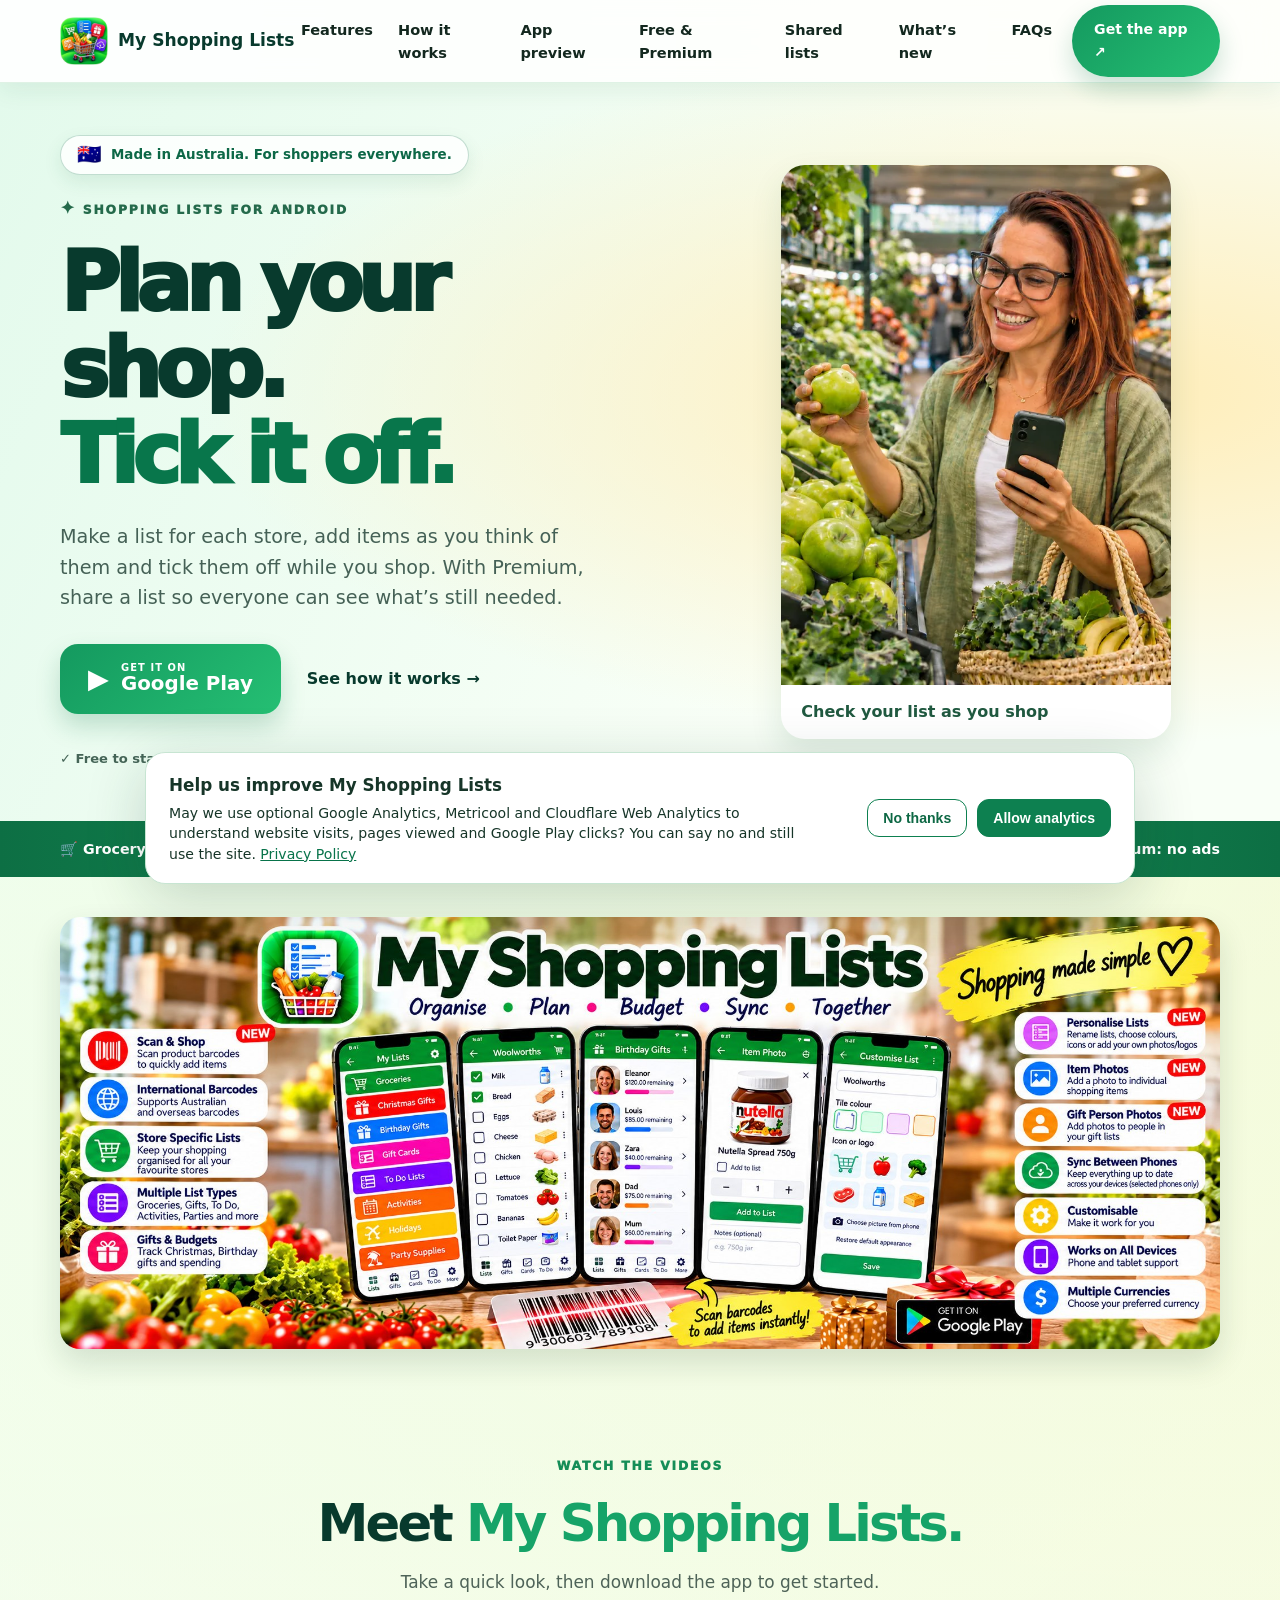
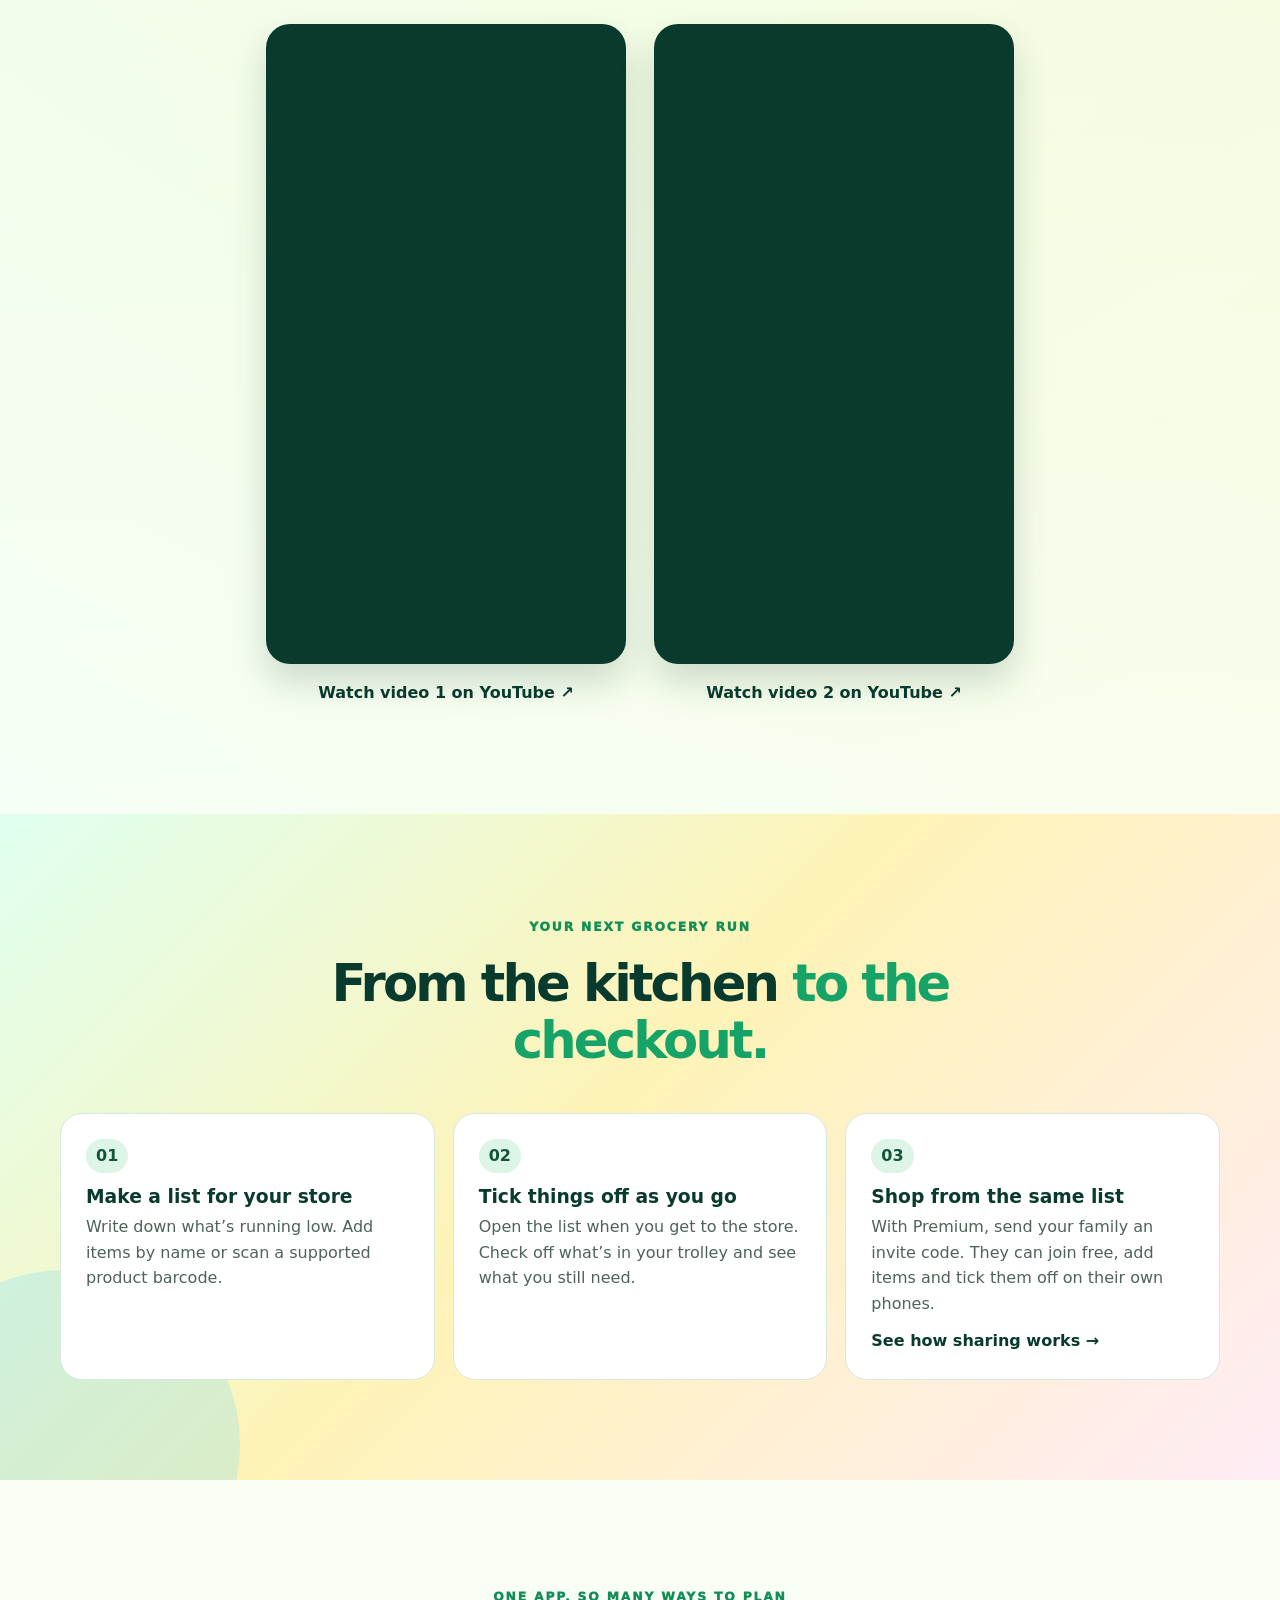
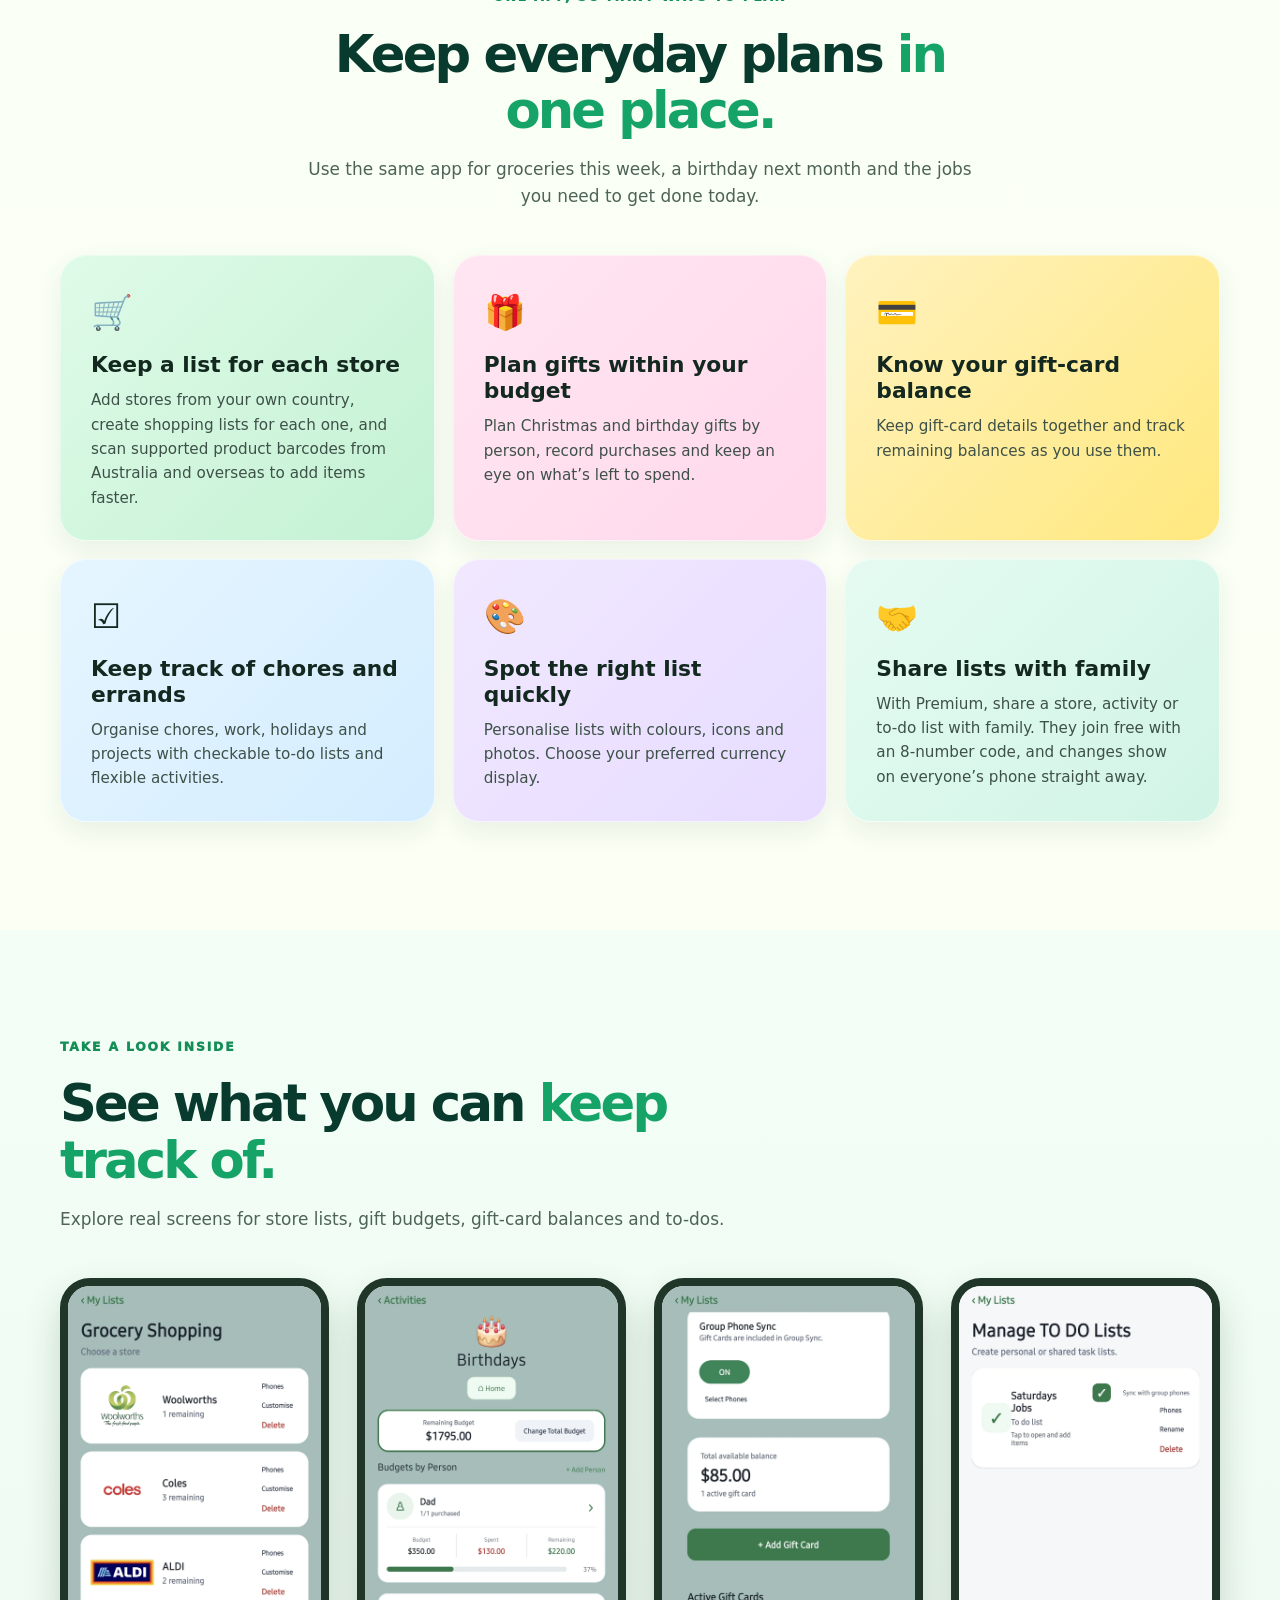
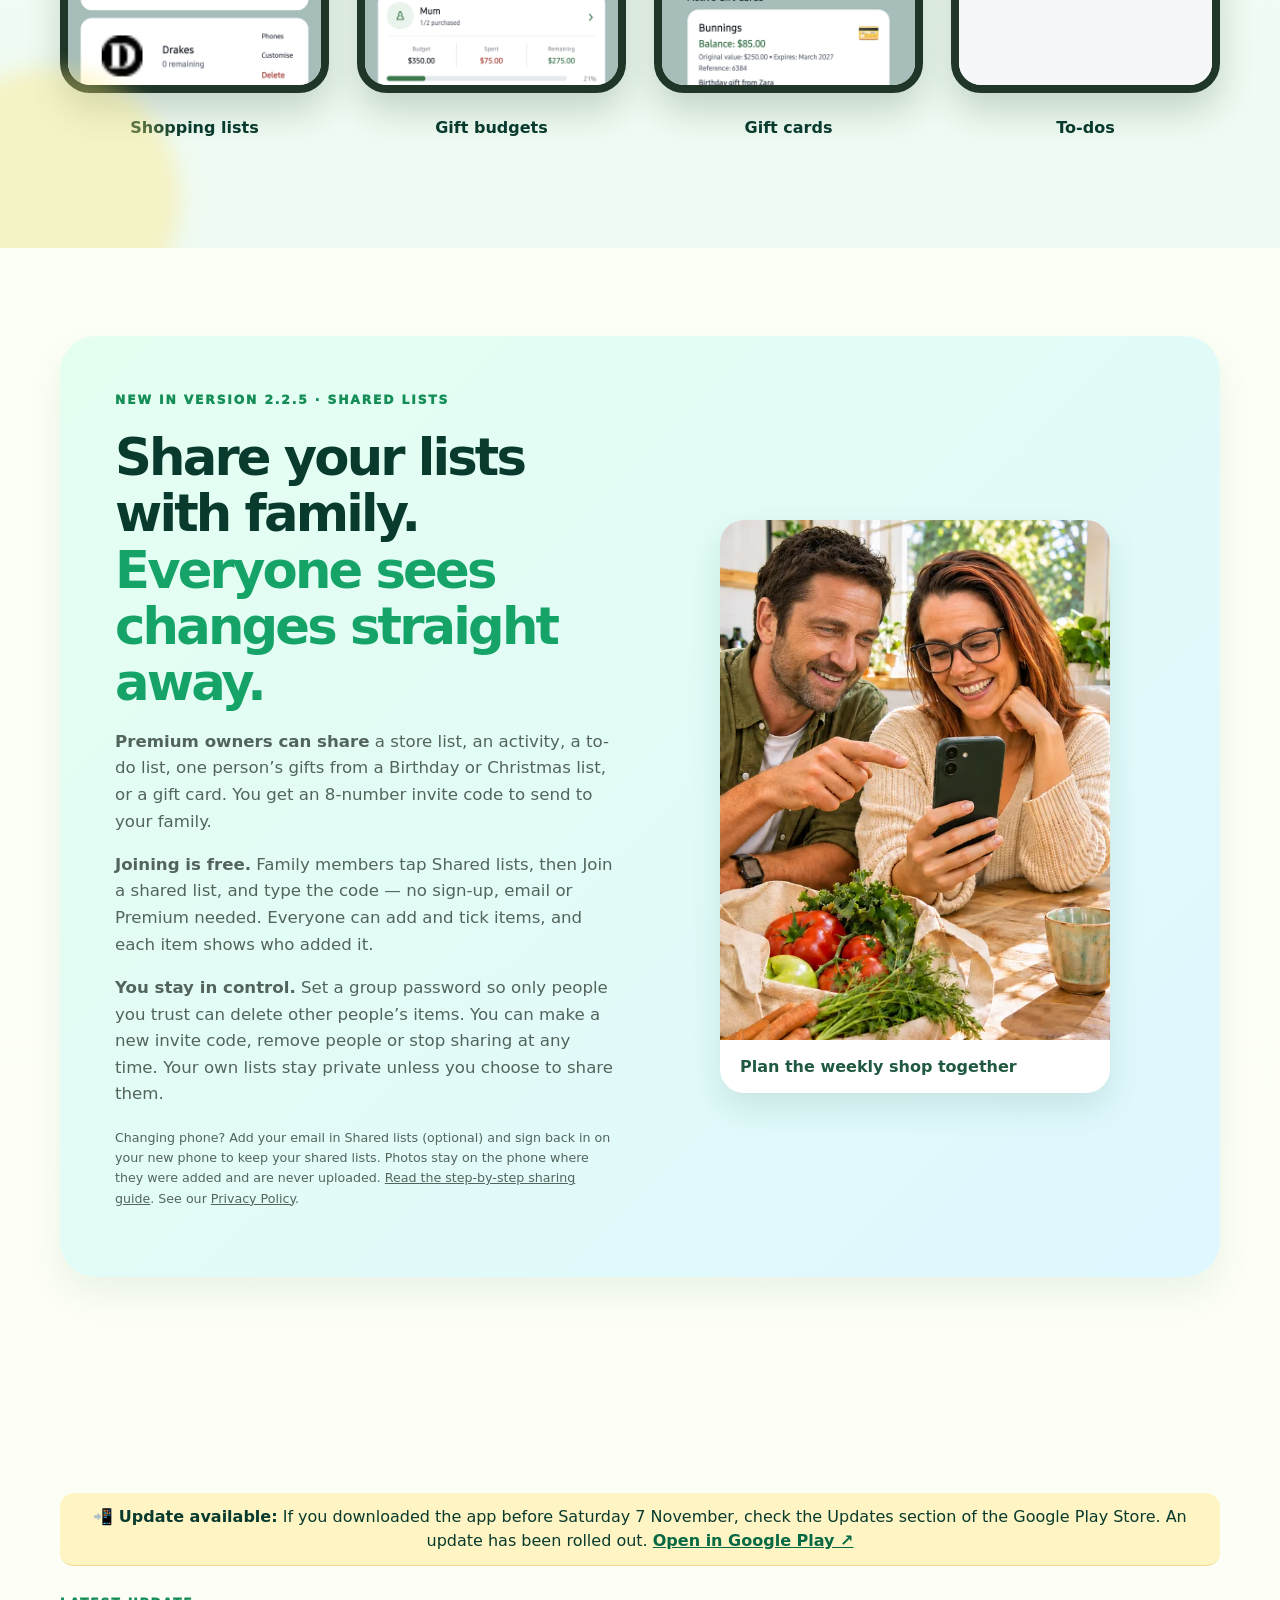
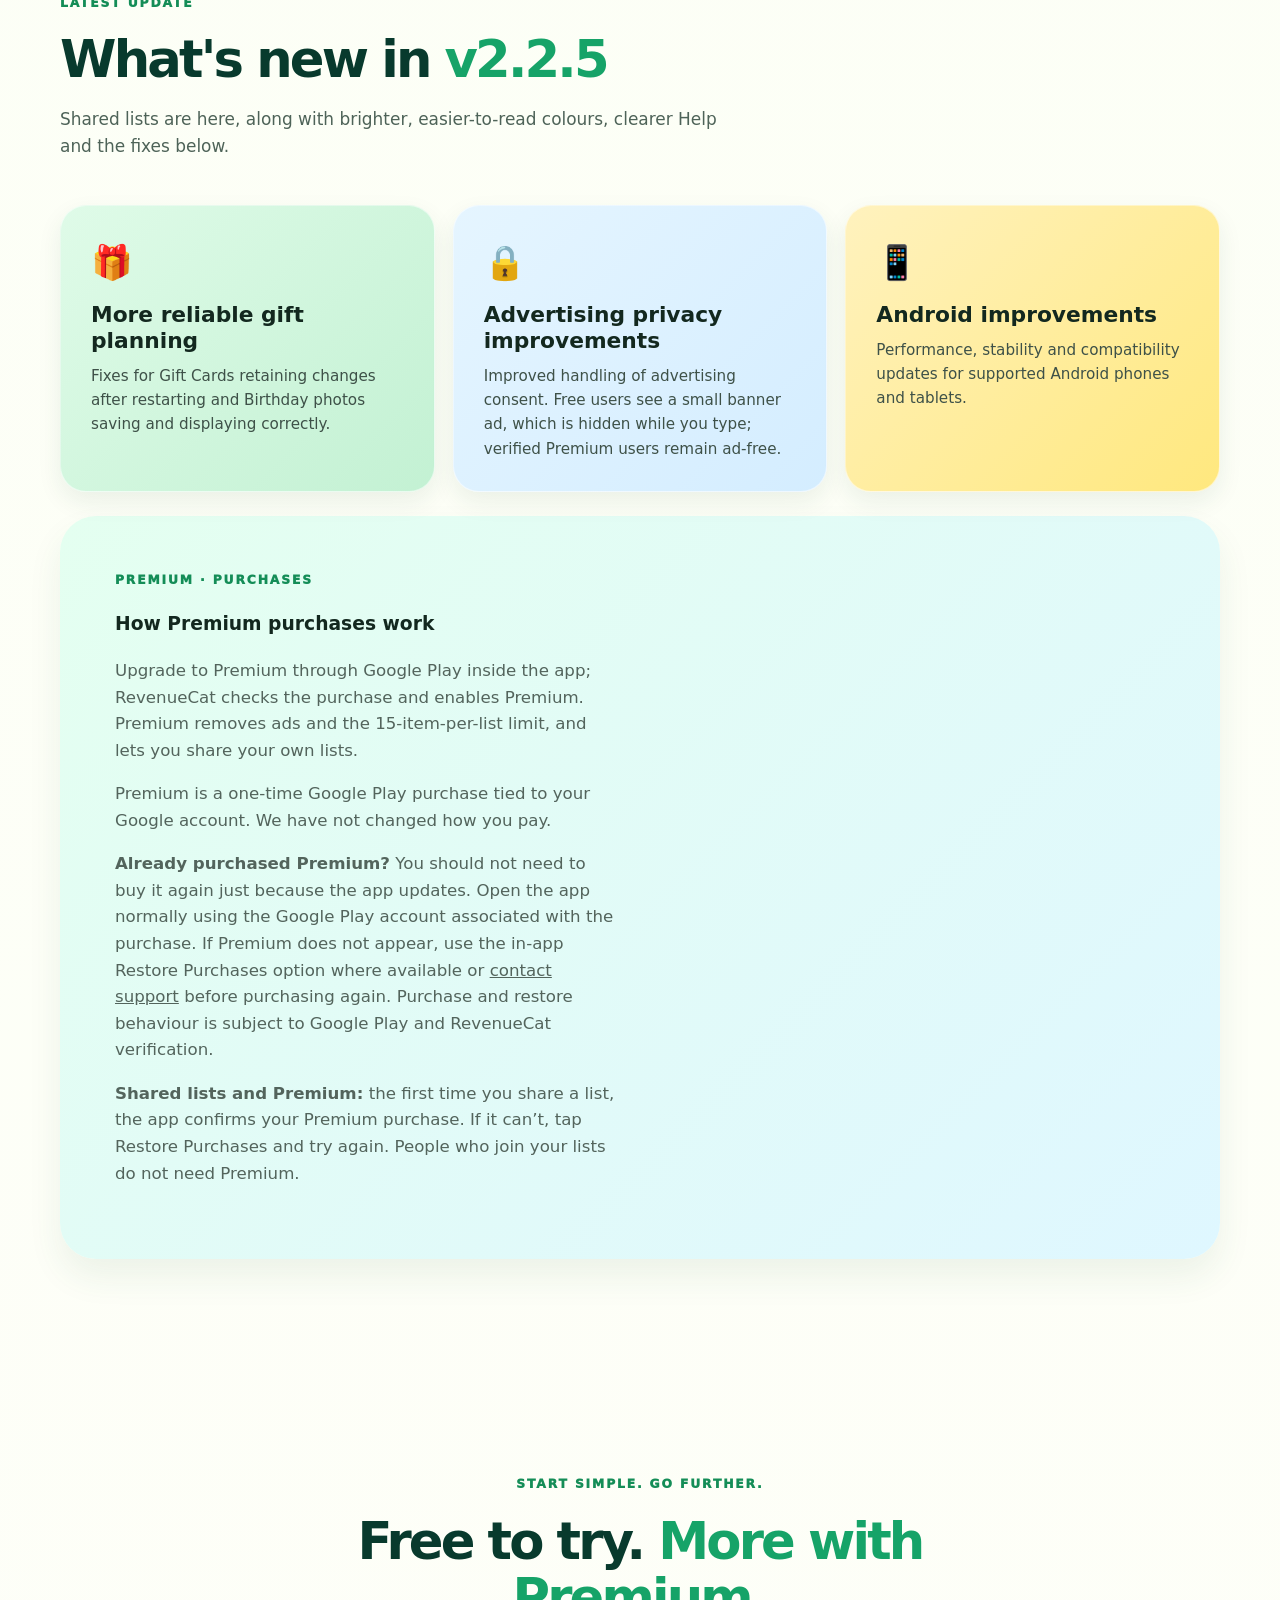
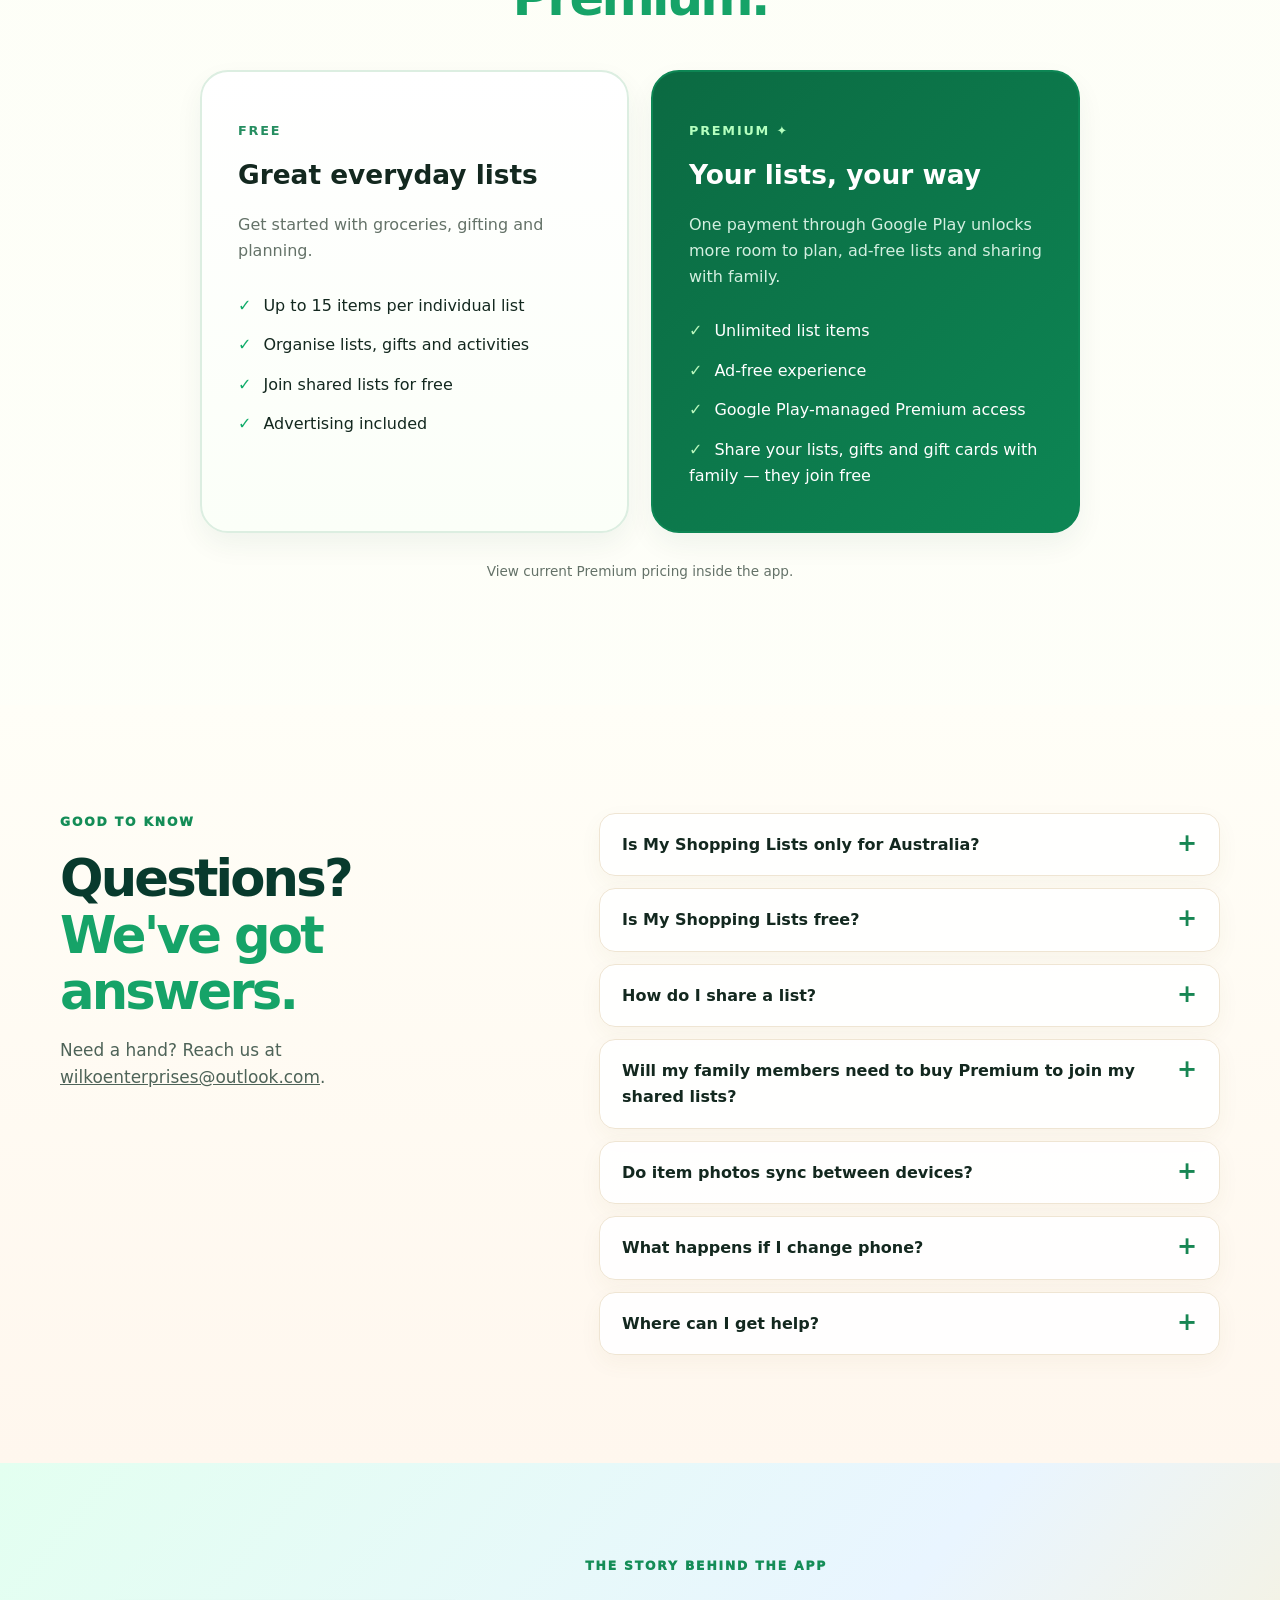
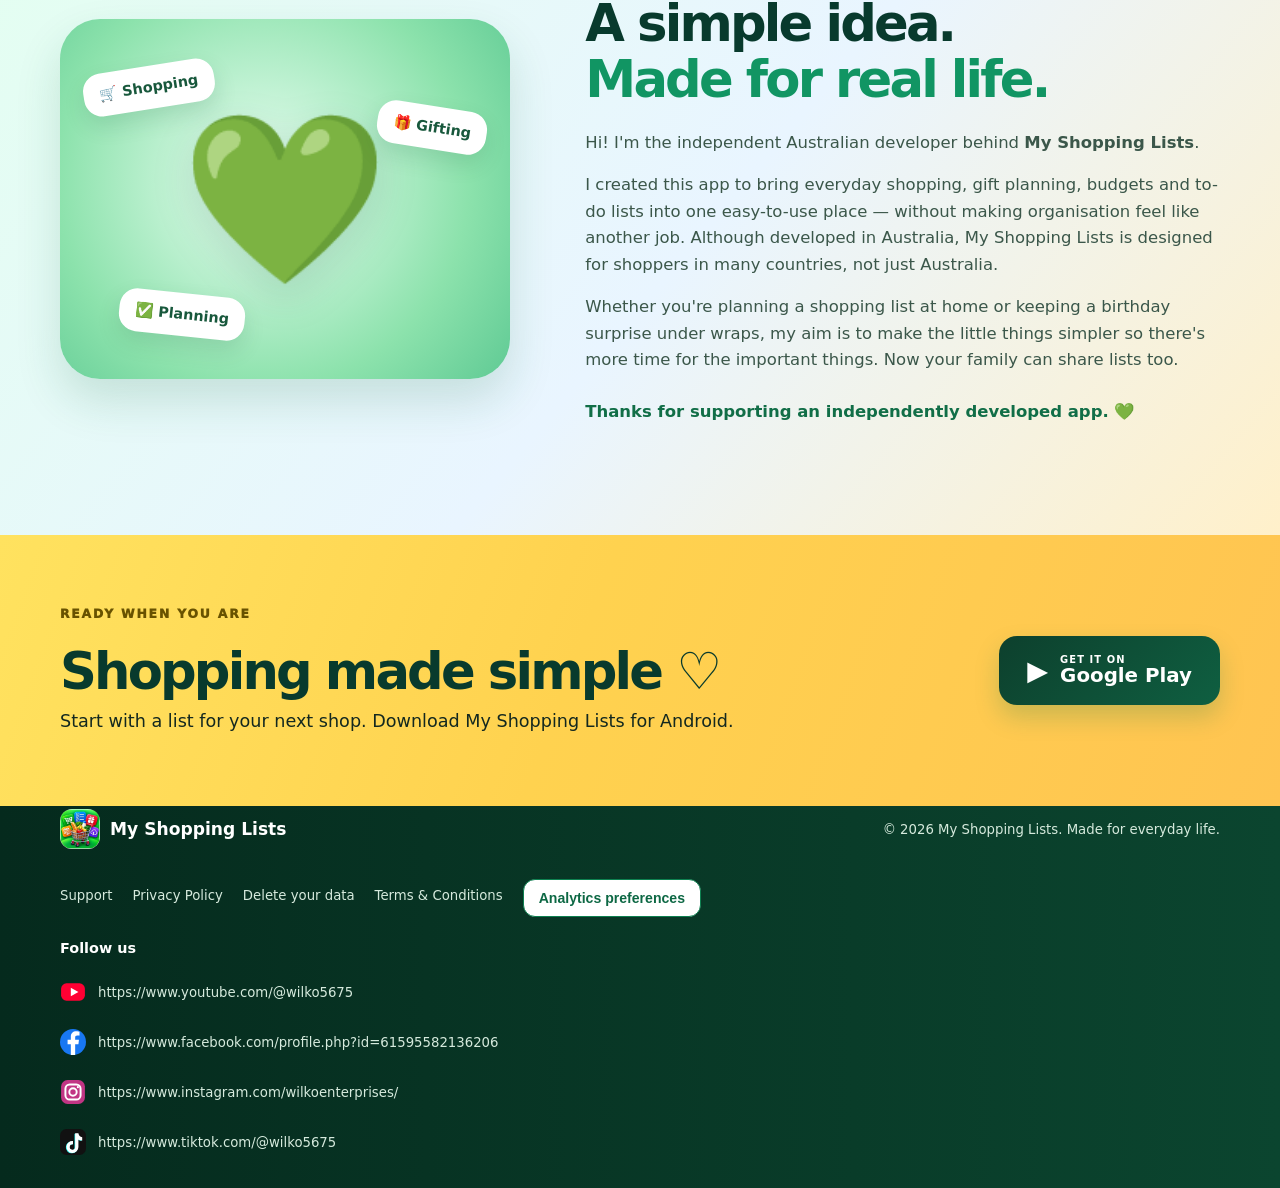
==== index.html @ 92d47229 "Add app feature banner above homepage videos" ====
<!doctype html>
<html lang="en-AU">
<head>
  <meta charset="utf-8">
  <meta name="viewport" content="width=device-width, initial-scale=1">
  <meta name="theme-color" content="#106c45">
  <meta name="description" content="Make shopping lists by store, tick off groceries as you shop and plan gift budgets. Share lists with family using a one-time Premium upgrade. Free to start on Android.">
  <meta property="og:title" content="My Shopping Lists — Organise. Plan. Budget.">
  <meta property="og:description" content="Made in Australia, designed for shoppers worldwide. Organise groceries, gifts and budgets. Premium offers an ad-free experience with unlimited lists.">
  <meta property="og:type" content="website">
  <meta property="og:url" content="https://myshoppinglistsapp.com/">
  <meta property="og:image" content="https://myshoppinglistsapp.com/hero-banner.webp">
  <link rel="icon" href="app-icon.webp" type="image/webp">
  <link rel="stylesheet" href="styles.css">
  <title>My Shopping Lists | Shopping made simple</title>
</head>
<body>
<a class="skip" href="#main">Skip to content</a>
<header class="nav-shell"><nav class="nav wrap" aria-label="Main navigation">
 <a class="brand" href="#top"><img src="app-icon.webp" alt="My Shopping Lists app icon" width="48" height="48"><span>My Shopping Lists</span></a>
 <div class="nav-links"><a href="#features">Features</a><a href="#who-its-for">How it works</a><a href="#screenshots">App preview</a><a href="#premium">Free &amp; Premium</a><a href="#shared-lists">Shared lists</a><a href="#release-225">What’s new</a><a href="#faq">FAQs</a></div>
 <a class="button button-small" href="https://play.google.com/store/apps/details?id=com.wilko.myshoppinglists" rel="noopener noreferrer" target="_blank">Get the app ↗</a>
</nav></header>
<main id="main">
<section class="hero" id="top"><div class="hero-bg"></div><div class="wrap hero-layout">
 <div class="hero-copy"><p class="aussie-badge"><span aria-hidden="true">🇦🇺</span> Made in Australia. For shoppers everywhere.</p><p class="eyebrow"><span class="spark">✦</span> SHOPPING LISTS FOR ANDROID</p><h1>Plan your shop.<br><em>Tick it off.</em></h1><p class="lead">Make a list for each store, add items as you think of them and tick them off while you shop. With Premium, share a list so everyone can see what’s still needed.</p>
 <div class="hero-ctas"><a class="button button-large" href="https://play.google.com/store/apps/details?id=com.wilko.myshoppinglists" target="_blank" rel="noopener noreferrer"><span class="play-icon">▶</span><span><small>GET IT ON</small><strong>Google Play</strong></span></a><a class="text-link" href="#who-its-for">See how it works <span aria-hidden="true">→</span></a></div>
 <div class="hero-facts"><span>✓ Free to start</span><span>✓ Join shared lists free</span><span>✓ One-time Premium upgrade</span></div></div>
 <figure class="lifestyle-card hero-photo">
  <div class="lifestyle-photo lifestyle-store">
   <img class="lifestyle-scene" src="shopping-in-store-v4.webp" alt="A shopper holds an apple and checks My Shopping Lists in the produce aisle." width="600" height="800" fetchpriority="high" decoding="async">
  </div>
  <figcaption>Check your list as you shop</figcaption>
 </figure>
</div></section>
<section class="ribbon" aria-label="What you can organise"><div class="wrap ribbon-items"><span>🛒 Grocery lists</span><span>🎂 Gifts &amp; budgets</span><span>💳 Gift cards</span><span>✓ To-do lists</span><span>✨ Premium: no ads</span></div></section>
<section class="wrap app-banner-section" aria-label="My Shopping Lists app features">
 <a href="https://play.google.com/store/apps/details?id=com.wilko.myshoppinglists" target="_blank" rel="noopener noreferrer">
  <img src="my-shopping-lists-feature-banner.jpg" alt="My Shopping Lists: shopping and barcode scanning, gifts and budgets, gift cards, to-do lists, customisation and sharing. Get the app on Google Play." width="2056" height="765" loading="lazy" decoding="async">
 </a>
</section>
<section class="section wrap video-section" id="watch" aria-labelledby="video-title">
 <div class="section-heading center">
  <p class="eyebrow">WATCH THE VIDEOS</p>
  <h2 id="video-title">Meet <span>My Shopping Lists.</span></h2>
  <p>Take a quick look, then download the app to get started.</p>
 </div>
 <div class="video-grid">
  <figure class="video-card">
   <div class="video-player">
    <iframe src="https://www.youtube-nocookie.com/embed/icVq8qqdOzg" title="My Shopping Lists — short video 1" width="360" height="640" loading="lazy" referrerpolicy="strict-origin-when-cross-origin" allow="encrypted-media; picture-in-picture; fullscreen" allowfullscreen></iframe>
   </div>
   <figcaption><a class="text-link" href="https://www.youtube.com/shorts/icVq8qqdOzg" target="_blank" rel="noopener noreferrer">Watch video 1 on YouTube ↗</a></figcaption>
  </figure>
  <figure class="video-card">
   <div class="video-player">
    <iframe src="https://www.youtube-nocookie.com/embed/Y_ELbmxKWzE" title="My Shopping Lists — short video 2" width="360" height="640" loading="lazy" referrerpolicy="strict-origin-when-cross-origin" allow="encrypted-media; picture-in-picture; fullscreen" allowfullscreen></iframe>
   </div>
   <figcaption><a class="text-link" href="https://www.youtube.com/shorts/Y_ELbmxKWzE" target="_blank" rel="noopener noreferrer">Watch video 2 on YouTube ↗</a></figcaption>
  </figure>
 </div>
</section>
<section class="audience-section" id="who-its-for" aria-labelledby="audience-title">
 <div class="wrap">
  <div class="section-heading center">
   <p class="eyebrow">YOUR NEXT GROCERY RUN</p>
   <h2 id="audience-title">From the kitchen <span>to the checkout.</span></h2>
  </div>
  <ol class="shopping-steps">
   <li><span class="step-number" aria-hidden="true">01</span><h3>Make a list for your store</h3><p>Write down what’s running low. Add items by name or scan a supported product barcode.</p></li>
   <li><span class="step-number" aria-hidden="true">02</span><h3>Tick things off as you go</h3><p>Open the list when you get to the store. Check off what’s in your trolley and see what you still need.</p></li>
   <li><span class="step-number" aria-hidden="true">03</span><h3>Shop from the same list</h3><p>With Premium, send your family an invite code. They can join free, add items and tick them off on their own phones.</p><a class="text-link" href="#shared-lists">See how sharing works →</a></li>
  </ol>
 </div>
</section>
<section class="section wrap" id="features"><div class="section-heading center"><p class="eyebrow">ONE APP, SO MANY WAYS TO PLAN</p><h2>Keep everyday plans <span>in one place.</span></h2><p>Use the same app for groceries this week, a birthday next month and the jobs you need to get done today.</p></div>
<div class="feature-grid">
 <article class="feature f-green"><div class="emoji">🛒</div><h3>Keep a list for each store</h3><p>Add stores from your own country, create shopping lists for each one, and scan supported product barcodes from Australia and overseas to add items faster.</p></article>
 <article class="feature f-pink"><div class="emoji">🎁</div><h3>Plan gifts within your budget</h3><p>Plan Christmas and birthday gifts by person, record purchases and keep an eye on what’s left to spend.</p></article>
 <article class="feature f-yellow"><div class="emoji">💳</div><h3>Know your gift-card balance</h3><p>Keep gift-card details together and track remaining balances as you use them.</p></article>
 <article class="feature f-blue"><div class="emoji">☑️</div><h3>Keep track of chores and errands</h3><p>Organise chores, work, holidays and projects with checkable to-do lists and flexible activities.</p></article>
 <article class="feature f-lilac"><div class="emoji">🎨</div><h3>Spot the right list quickly</h3><p>Personalise lists with colours, icons and photos. Choose your preferred currency display.</p></article>
 <article class="feature f-mint"><div class="emoji">🤝</div><h3>Share lists with family</h3><p>With Premium, share a store, activity or to-do list with family. They join free with an 8-number code, and changes show on everyone’s phone straight away.</p></article>
</div></section>
<section class="section showcase" id="screenshots"><div class="wrap"><div class="section-heading"><p class="eyebrow">TAKE A LOOK INSIDE</p><h2>See what you can <span>keep track of.</span></h2><p>Explore real screens for store lists, gift budgets, gift-card balances and to-dos.</p></div><div class="phone-strip">
 <figure class="phone"><img loading="lazy" src="grocery.webp" alt="Grocery shopping screen showing individual store lists"><figcaption>Shopping lists</figcaption></figure>
 <figure class="phone"><img loading="lazy" src="budgets.webp" alt="Birthday budgets with spending and remaining amounts"><figcaption>Gift budgets</figcaption></figure>
 <figure class="phone"><img loading="lazy" src="giftcards.webp" alt="Gift card balance tracking screen"><figcaption>Gift cards</figcaption></figure>
 <figure class="phone"><img loading="lazy" src="todo.webp" alt="To-do list management screen"><figcaption>To-dos</figcaption></figure>
 </div></div></section>
<section class="section wrap sync-section" id="shared-lists"><div class="sync-card"><div><p class="eyebrow">NEW IN VERSION 2.2.5 · SHARED LISTS</p><h2>Share your lists with family.<br><span>Everyone sees changes straight away.</span></h2><p><strong>Premium owners can share</strong> a store list, an activity, a to-do list, one person’s gifts from a Birthday or Christmas list, or a gift card. You get an 8-number invite code to send to your family.</p><p><strong>Joining is free.</strong> Family members tap Shared lists, then Join a shared list, and type the code — no sign-up, email or Premium needed. Everyone can add and tick items, and each item shows who added it.</p><p><strong>You stay in control.</strong> Set a group password so only people you trust can delete other people’s items. You can make a new invite code, remove people or stop sharing at any time. Your own lists stay private unless you choose to share them.</p><p class="fineprint">Changing phone? Add your email in Shared lists (optional) and sign back in on your new phone to keep your shared lists. Photos stay on the phone where they were added and are never uploaded. <a href="sync-guide.html">Read the step-by-step sharing guide</a>. See our <a href="privacy.html">Privacy Policy</a>.</p></div> <figure class="lifestyle-card sharing-photo">
  <div class="lifestyle-photo lifestyle-home">
   <img class="lifestyle-scene" src="planning-at-home-v4.webp" alt="Two people look at My Shopping Lists together at their kitchen table." width="600" height="800" loading="lazy" decoding="async">
  </div>
  <figcaption>Plan the weekly shop together</figcaption>
 </figure></div></section>
<section class="section wrap" id="release-225" aria-labelledby="release-title">
<div class="update-notice" role="note" style="background:#fff4c4;border-bottom:1px solid #f0dc8a;color:#083a2d;text-align:center;padding:12px 20px;font-size:1rem;line-height:1.5"><strong>📲 Update available:</strong> If you downloaded the app before Saturday 7 November, check the Updates section of the Google Play Store. An update has been rolled out. <a href="https://play.google.com/store/apps/details?id=com.wilko.myshoppinglists" target="_blank" rel="noopener noreferrer" style="color:#086945;font-weight:700">Open in Google Play ↗</a></div>
<div class="section-heading"><p class="eyebrow">LATEST UPDATE</p><h2 id="release-title">What's new in <span>v2.2.5</span></h2><p>Shared lists are here, along with brighter, easier-to-read colours, clearer Help and the fixes below.</p></div>
<div class="feature-grid">
<article class="feature f-green"><div class="emoji" aria-hidden="true">🎁</div><h3>More reliable gift planning</h3><p>Fixes for Gift Cards retaining changes after restarting and Birthday photos saving and displaying correctly.</p></article>
<article class="feature f-blue"><div class="emoji" aria-hidden="true">🔒</div><h3>Advertising privacy improvements</h3><p>Improved handling of advertising consent. Free users see a small banner ad, which is hidden while you type; verified Premium users remain ad-free.</p></article>
<article class="feature f-yellow"><div class="emoji" aria-hidden="true">📱</div><h3>Android improvements</h3><p>Performance, stability and compatibility updates for supported Android phones and tablets.</p></article>
</div>
<div class="sync-card" style="margin-top:24px"><div><p class="eyebrow">PREMIUM · PURCHASES</p><h3>How Premium purchases work</h3>
<p>Upgrade to Premium through Google Play inside the app; RevenueCat checks the purchase and enables Premium. Premium removes ads and the 15-item-per-list limit, and lets you share your own lists.</p>
<p>Premium is a one-time Google Play purchase tied to your Google account. We have not changed how you pay.</p>
<p><strong>Already purchased Premium?</strong> You should not need to buy it again just because the app updates. Open the app normally using the Google Play account associated with the purchase. If Premium does not appear, use the in-app Restore Purchases option where available or <a href="mailto:wilkoenterprises@outlook.com?subject=My%20Shopping%20Lists%20Premium%20Help">contact support</a> before purchasing again. Purchase and restore behaviour is subject to Google Play and RevenueCat verification.</p>
<p><strong>Shared lists and Premium:</strong> the first time you share a list, the app confirms your Premium purchase. If it can’t, tap Restore Purchases and try again. People who join your lists do not need Premium.</p>
</div></div>
</section>
<section class="section wrap" id="premium"><div class="section-heading center"><p class="eyebrow">START SIMPLE. GO FURTHER.</p><h2>Free to try. <span>More with Premium.</span></h2></div><div class="pricing"><article class="tier"><p class="tier-label">FREE</p><h3>Great everyday lists</h3><p>Get started with groceries, gifting and planning.</p><ul><li>Up to 15 items per individual list</li><li>Organise lists, gifts and activities</li><li>Join shared lists for free</li><li>Advertising included</li></ul></article><article class="tier tier-featured"><p class="tier-label">PREMIUM ✦</p><h3>Your lists, your way</h3><p>One payment through Google Play unlocks more room to plan, ad-free lists and sharing with family.</p><ul><li>Unlimited list items</li><li>Ad-free experience</li><li>Google Play-managed Premium access</li><li>Share your lists, gifts and gift cards with family — they join free</li></ul></article></div><p class="center small-note">View current Premium pricing inside the app.</p></section>
<section class="section faq-section" id="faq"><div class="wrap faq-layout"><div class="section-heading"><p class="eyebrow">GOOD TO KNOW</p><h2>Questions?<br><span>We've got answers.</span></h2><p>Need a hand? Reach us at <a href="mailto:wilkoenterprises@outlook.com">wilkoenterprises@outlook.com</a>.</p></div><div class="faq-list">
 <details><summary>Is My Shopping Lists only for Australia?</summary><p>No. It is independently developed in Australia but designed for shoppers internationally. You can add shops from your own country and scan supported product barcodes from Australia and overseas. Product matches depend on available barcode data, and Google Play availability may vary by country.</p></details>
 <details><summary>Is My Shopping Lists free?</summary><p>Yes. The free version supports up to 15 items per individual list and includes advertising, and you can join shared lists for free. Premium removes the limit and ads, and lets you share your own lists.</p></details>
 <details><summary>How do I share a list?</summary><p>With Premium, open a store, activity or to-do list and tap Share, then Share this list. Send the 8-number invite code to the people you want. Only people with the code can join, and you can make a new code, remove people or stop sharing at any time.</p></details>
 <details><summary>Will my family members need to buy Premium to join my shared lists?</summary><p>No. Anyone can join a shared list for free with the invite code. Everyone in the list can add and tick items; deleting other people’s items needs the group password, if the owner set one. Joining does not give members Premium for their own lists.</p></details>
 <details><summary>Do item photos sync between devices?</summary><p>No. Photos for items, list tiles and gift-list people stay on the phone where they were added, including in shared lists. Budgets also stay on each phone.</p></details>
 <details><summary>What happens if I change phone?</summary><p>If you share your own lists, add your email first: tap Shared lists, then Add my email. On your new phone, tap Shared lists, then Moved from another phone? Sign in with email, and your shared lists come back. Use Restore Purchases to get Premium back. If you only joined other people’s lists, just join again with the invite code.</p></details>
 <details><summary>Where can I get help?</summary><p>Open Settings → Help &amp; How To in the app, or email <a href="mailto:wilkoenterprises@outlook.com">wilkoenterprises@outlook.com</a>.</p></details>
 </div></div></section>
<section class="founder-section" id="our-story" aria-labelledby="founder-title">
 <div class="wrap founder-layout">
  <div class="founder-visual" aria-hidden="true"><span class="founder-sticker sticker-one">🛒 Shopping</span><span class="founder-big-icon">💚</span><span class="founder-sticker sticker-two">🎁 Gifting</span><span class="founder-sticker sticker-three">✅ Planning</span></div>
  <div class="founder-copy">
   <p class="eyebrow">THE STORY BEHIND THE APP</p>
   <h2 id="founder-title">A simple idea.<br><span>Made for real life.</span></h2>
   <p>Hi! I'm the independent Australian developer behind <strong>My Shopping Lists</strong>.</p>
   <p>I created this app to bring everyday shopping, gift planning, budgets and to-do lists into one easy-to-use place — without making organisation feel like another job. Although developed in Australia, My Shopping Lists is designed for shoppers in many countries, not just Australia.</p>
   <p>Whether you're planning a shopping list at home or keeping a birthday surprise under wraps, my aim is to make the little things simpler so there's more time for the important things. Now your family can share lists too.</p>
   <p class="founder-signoff">Thanks for supporting an independently developed app. <span aria-hidden="true">💚</span></p>
  </div>
 </div>
</section>
<section class="download-section"><div class="wrap download-content"><div><p class="eyebrow">READY WHEN YOU ARE</p><h2>Shopping made simple <span>♡</span></h2><p>Start with a list for your next shop. Download My Shopping Lists for Android.</p></div><a class="button button-large button-dark" href="https://play.google.com/store/apps/details?id=com.wilko.myshoppinglists" target="_blank" rel="noopener noreferrer"><span class="play-icon">▶</span><span><small>GET IT ON</small><strong>Google Play</strong></span></a></div></section>
</main>
<footer class="footer"><div class="wrap footer-row"><a class="brand" href="#top"><img src="app-icon.webp" alt="" width="40" height="40"><span>My Shopping Lists</span></a><p>© <span id="year">2026</span> My Shopping Lists. Made for everyday life.</p><div class="footer-links"><a href="support.html">Support</a><a href="privacy.html">Privacy Policy</a><a href="delete-data.html">Delete your data</a><a href="terms.html">Terms &amp; Conditions</a><button type="button" id="analytics-preferences" aria-label="Change analytics preferences">Analytics preferences</button></div>
<nav class="social-links" aria-label="Follow My Shopping Lists">
 <span>Follow us</span>
 <ul class="social-list">
  <li><a href="https://www.youtube.com/@wilko5675" target="_blank" rel="noopener noreferrer" aria-label="YouTube: https://www.youtube.com/@wilko5675 (opens in a new tab)"><svg class="social-icon" viewBox="0 0 24 24" aria-hidden="true" focusable="false"><rect x="1" y="4" width="22" height="16" rx="5" fill="#ff0033"/><path d="m10 8 7 4-7 4z" fill="#fff"/></svg><span class="social-address">https://www.youtube.com/@wilko5675</span></a></li>
  <li><a href="https://www.facebook.com/profile.php?id=61595582136206" target="_blank" rel="noopener noreferrer" aria-label="Facebook: https://www.facebook.com/profile.php?id=61595582136206 (opens in a new tab)"><svg class="social-icon" viewBox="0 0 24 24" aria-hidden="true" focusable="false"><circle cx="12" cy="12" r="12" fill="#1877f2"/><path d="M14 24V14h3l.5-4H14V8c0-1.2.4-2 2-2h2V2.5C17.4 2.3 16.3 2 15 2c-3 0-5 1.8-5 5v3H7v4h3v10z" fill="#fff"/></svg><span class="social-address">https://www.facebook.com/profile.php?id=61595582136206</span></a></li>
  <li><a href="https://www.instagram.com/wilkoenterprises/" target="_blank" rel="noopener noreferrer" aria-label="Instagram: https://www.instagram.com/wilkoenterprises/ (opens in a new tab)"><svg class="social-icon" viewBox="0 0 24 24" aria-hidden="true" focusable="false"><rect x="1" y="1" width="22" height="22" rx="6" fill="#c13584"/><rect x="5" y="5" width="14" height="14" rx="4" fill="none" stroke="#fff" stroke-width="1.8"/><circle cx="12" cy="12" r="3.4" fill="none" stroke="#fff" stroke-width="1.8"/><circle cx="16.5" cy="7.5" r="1" fill="#fff"/></svg><span class="social-address">https://www.instagram.com/wilkoenterprises/</span></a></li>
  <li><a href="https://www.tiktok.com/@wilko5675" target="_blank" rel="noopener noreferrer" aria-label="TikTok: https://www.tiktok.com/@wilko5675 (opens in a new tab)"><svg class="social-icon" viewBox="0 0 24 24" aria-hidden="true" focusable="false"><rect width="24" height="24" rx="6" fill="#111"/><path d="M14 4h3c.3 2 1.5 3.3 3.5 3.6v3a8 8 0 0 1-3.5-1v7a5.5 5.5 0 1 1-5-5.5v3a2.5 2.5 0 1 0 2 2.5z" fill="#25f4ee" transform="translate(-.6 .4)"/><path d="M14 4h3c.3 2 1.5 3.3 3.5 3.6v3a8 8 0 0 1-3.5-1v7a5.5 5.5 0 1 1-5-5.5v3a2.5 2.5 0 1 0 2 2.5z" fill="#fff"/></svg><span class="social-address">https://www.tiktok.com/@wilko5675</span></a></li>
 </ul>
</nav></div></footer>
<script src="script.js" defer></script>
<script src="analytics.js?v=20261114-metricool-retry" defer></script></body></html>
---- styles.css ----
:root{
  --forest:#083a2d;
  --green:#14995f;
  --green-2:#25bf73;
  --mint:#e8fff1;
  --mint-2:#d7f9e8;
  --pink:#ffe3f3;
  --yellow:#ffe571;
  --yellow-2:#fff1a8;
  --blue:#dff4ff;
  --purple:#efe4ff;
  --ink:#13281f;
  --muted:#4e6358;
  --off:#fcfff9;
}
*{box-sizing:border-box}
html{scroll-behavior:smooth}
body{
  margin:0;
  color:var(--ink);
  font-family:Inter,ui-sans-serif,system-ui,-apple-system,Segoe UI,Arial,sans-serif;
  line-height:1.6;
  background:
    radial-gradient(circle at top left, #ebfff3 0%, transparent 28%),
    radial-gradient(circle at top right, #fff4af 0%, transparent 25%),
    linear-gradient(180deg,#f7fff9 0%,#fbfff4 38%,#fffefa 100%);
}
a{color:inherit}
img{max-width:100%}
.wrap{width:min(1160px,calc(100% - 40px));margin:auto}
.skip{position:absolute;top:-100px;left:12px;z-index:200;background:white;padding:12px}.skip:focus{top:12px}
.nav-shell{
  background:rgba(255,255,255,.88);
  backdrop-filter:blur(14px);
  position:sticky;top:0;z-index:10;
  border-bottom:1px solid #dff2e5;
  box-shadow:0 8px 22px rgba(30,92,60,.08);
}
.nav{display:flex;align-items:center;justify-content:space-between;gap:20px;min-height:82px}
.brand{display:flex;align-items:center;gap:10px;font-size:1.07rem;font-weight:900;text-decoration:none;color:var(--forest);white-space:nowrap}.brand img{border-radius:12px}
.nav-links{display:flex;gap:25px;font-size:.91rem;font-weight:650}.nav-links a{text-decoration:none}.nav-links a:hover{color:var(--green)}
.button{background:linear-gradient(135deg,var(--green) 0%,var(--green-2) 100%);color:#fff;border-radius:100px;padding:13px 22px;text-decoration:none;font-weight:800;display:inline-flex;align-items:center;justify-content:center;gap:12px;box-shadow:0 12px 24px rgba(18,120,73,.22);transition:transform .2s,box-shadow .2s}.button:hover{transform:translateY(-3px);box-shadow:0 16px 30px rgba(18,120,73,.34)}
.button-small{font-size:.88rem}.button-large{padding:13px 28px;border-radius:18px}.button-large span:last-child{display:flex;flex-direction:column;line-height:1.12;align-items:flex-start}.button small{font-size:.62rem;letter-spacing:.11em}.button strong{font-size:1.24rem}.play-icon{font-size:1.7rem}
.hero{position:relative;overflow:hidden;background:linear-gradient(120deg,#ddffe7 0%,#fff7ae 48%,#ffe7f4 100%)}
.hero:before,.hero:after{content:'';position:absolute;border-radius:50%;filter:blur(8px);opacity:.65;pointer-events:none}
.hero:before{width:420px;height:420px;left:-120px;top:-80px;background:#92f4b8}
.hero:after{width:380px;height:380px;right:-90px;bottom:-80px;background:#ffe17a}
.hero-layout{display:grid;grid-template-columns:1.1fr .9fr;align-items:center;gap:24px;min-height:620px;padding-block:70px}
.hero-copy{position:relative;z-index:2}.eyebrow{font-size:.77rem;font-weight:950;letter-spacing:.15em;color:#148d57;margin:0 0 18px}.spark{font-size:1.1rem}
.hero h1{font-size:clamp(3.7rem,6.2vw,6.6rem);line-height:1.05;letter-spacing:-.075em;color:var(--forest);margin:0 0 24px;font-weight:950}.hero h1 em{font-style:normal;color:#0fa565}
.lead{font-size:1.2rem;color:#456156;max-width:545px}
.hero-ctas{display:flex;align-items:center;gap:26px;flex-wrap:wrap;margin-top:30px}.text-link{font-weight:800;color:var(--forest);text-decoration:none}.text-link:hover{text-decoration:underline}.hero-facts{display:flex;flex-wrap:wrap;gap:12px 19px;margin-top:34px;font-size:.82rem;color:#456557;font-weight:700}
.hero-art{height:480px;display:grid;place-items:center;position:relative}.blob{position:absolute;border-radius:50%}
.blob-a{width:460px;height:460px;background:radial-gradient(circle at 40% 40%, #f5fff7 0%, #baf3ca 55%, #84df9f 100%);filter:blur(1px)}
.blob-b{width:320px;height:320px;background:radial-gradient(circle at 50% 50%, #fff8d0 0%, #ffe56e 75%, #ffd952 100%);right:-20px;top:5px;opacity:.78}
.icon-card{position:relative;z-index:2;width:min(350px,85%);filter:drop-shadow(0 30px 34px rgba(30,112,58,.34));transform:rotate(-7deg)}.icon-card img{border-radius:25%;display:block}
.floating-note{position:absolute;z-index:3;background:rgba(255,255,255,.95);padding:13px 18px;border-radius:16px;font-weight:850;box-shadow:0 12px 35px rgba(34,93,37,.20);font-size:.84rem}.note-top{top:55px;right:-10px;transform:rotate(7deg)}.note-bottom{bottom:27px;left:-10px;transform:rotate(-5deg)}
.ribbon{background:linear-gradient(90deg,#0d6f44 0%,#159457 48%,#0d6f44 100%);color:white}.ribbon-items{display:flex;align-items:center;justify-content:space-between;gap:14px;flex-wrap:wrap;padding:17px 0;font-size:.89rem;font-weight:750}
.section{padding-block:108px}
.section-heading{margin-bottom:45px;max-width:670px}.section-heading.center{text-align:center;margin-inline:auto}.section-heading h2,.sync-card h2,.download-section h2{font-size:clamp(2.2rem,4vw,3.65rem);line-height:1.1;letter-spacing:-.055em;margin:0 0 18px;color:var(--forest);font-weight:900}.section-heading h2 span,.sync-card h2 span{color:#16a368}.section-heading>p:last-child{font-size:1.06rem;color:var(--muted)}
.feature-grid{display:grid;grid-template-columns:repeat(3,1fr);gap:18px}
.feature{border-radius:26px;padding:30px;min-height:235px;transition:transform .2s, box-shadow .2s;box-shadow:0 10px 24px rgba(24,74,47,.08);border:1px solid rgba(255,255,255,.55)}.feature:hover{transform:translateY(-5px);box-shadow:0 18px 30px rgba(24,74,47,.14)}
.feature h3{font-size:1.36rem;line-height:1.2;margin:12px 0 10px}.feature p{margin:0;color:#3e5148;font-size:.95rem}.emoji{font-size:2.1rem}
.f-green{background:linear-gradient(135deg,#dffbe8 0%,#c3f1d3 100%)}
.f-pink{background:linear-gradient(135deg,#ffe6f1 0%,#ffd8ec 100%)}
.f-yellow{background:linear-gradient(135deg,#fff2be 0%,#ffe87e 100%)}
.f-blue{background:linear-gradient(135deg,#e5f5ff 0%,#d4edff 100%)}
.f-lilac{background:linear-gradient(135deg,#f1e8ff 0%,#e7dcff 100%)}
.f-mint{background:linear-gradient(135deg,#e5fbf2 0%,#d1f4e6 100%)}
.showcase{background:linear-gradient(180deg,#f3fff6 0%,#effaf2 100%);overflow:hidden;position:relative}
.showcase:before{content:'';position:absolute;inset:auto auto -80px -80px;width:260px;height:260px;border-radius:50%;background:rgba(255,229,113,.35);filter:blur(10px)}
.phone-strip{display:grid;grid-template-columns:repeat(4,minmax(0,1fr));gap:28px}.phone{margin:0;text-align:center}.phone img{width:100%;height:415px;object-fit:cover;object-position:top;border:8px solid #203629;border-radius:30px;background:#fff;box-shadow:0 18px 36px rgba(19,59,36,.20)}.phone figcaption{margin-top:14px;font-weight:850;color:var(--forest)}
.sync-section{padding-top:88px}.sync-card{background:linear-gradient(135deg,#e4fff0 0%,#dff7ff 100%);border-radius:36px;padding:55px;display:grid;grid-template-columns:1fr 1fr;gap:50px;align-items:center;box-shadow:0 18px 34px rgba(32,99,60,.08)}.sync-card p:not(.eyebrow){color:#53645c;font-size:1.04rem}.sync-card .fineprint{font-size:.79rem!important;margin-top:20px}.sync-visual{display:flex;justify-content:center;align-items:center;gap:13px}.device{background:white;box-shadow:0 10px 26px rgba(38,106,66,.16);border:5px solid #2e4938;border-radius:24px;padding:20px 13px;display:flex;flex-direction:column;gap:10px;text-align:center;min-width:140px;font-size:1.4rem}.device strong{font-size:.86rem}.device span{border-radius:9px;background:#ecf6ef;padding:9px 3px;font-size:.73rem}.sync-lines{font-size:2rem;color:#128652;font-weight:900}
.pricing{display:grid;grid-template-columns:1fr 1fr;gap:22px;max-width:880px;margin:0 auto}.tier{border:2px solid #dceee1;border-radius:28px;padding:36px;background:linear-gradient(180deg,#ffffff 0%,#fbfff8 100%);box-shadow:0 12px 28px rgba(23,74,47,.06)}.tier-featured{background:linear-gradient(135deg,#0b6a42 0%,#0d8654 100%);color:white;border-color:#0d8654}.tier-label{font-size:.8rem;font-weight:900;letter-spacing:.14em;color:#268e61}.tier-featured .tier-label{color:#b5ffbf}.tier h3{font-size:1.65rem;margin:0 0 9px}.tier>p:not(.tier-label){color:#647268}.tier-featured>p:not(.tier-label){color:#d3efe0}.tier ul{list-style:none;padding:0;margin:22px 0 0}.tier li{padding:7px 0}.tier li:before{content:'✓';font-weight:900;color:#10ac6a;margin-right:12px}.tier-featured li:before{color:#baf7bd}.center{text-align:center}.small-note{font-size:.85rem;color:#647268;margin-top:28px}
.faq-section{background:linear-gradient(180deg,#fffef7 0%,#fff7ee 100%)}.faq-layout{display:grid;grid-template-columns:.85fr 1.15fr;gap:80px}.faq-list{display:flex;flex-direction:column;gap:12px}.faq-list details{background:rgba(255,255,255,.92);border:1px solid #efe5d3;border-radius:16px;padding:18px 22px;box-shadow:0 8px 22px rgba(120,90,30,.05)}.faq-list summary{font-weight:800;cursor:pointer;list-style:none;position:relative;padding-right:20px}.faq-list summary:after{content:'+';position:absolute;right:0;font-size:1.5rem;top:-8px;color:#178653}.faq-list details[open] summary:after{content:'−'}.faq-list details p{color:var(--muted);font-size:.95rem}
.download-section{background:linear-gradient(110deg,#ffe25f 0%,#ffd24f 45%,#ffc451 100%)}.download-content{display:flex;justify-content:space-between;align-items:center;gap:35px;padding-block:70px}.download-section h2{margin:0 0 8px}.download-section h2 span{font-weight:500}.download-section p:last-child{margin:0;font-size:1.1rem}.download-section .eyebrow{color:#685200}.button-dark{background:linear-gradient(135deg,#0d402d 0%,#0f5f41 100%)}
.footer{background:linear-gradient(90deg,#052a1d 0%,#0b452f 100%);color:white}.footer-row{display:flex;align-items:center;justify-content:space-between;gap:20px;flex-wrap:wrap;min-height:125px}.footer .brand{color:white}.footer p,.footer a:not(.brand){font-size:.83rem;color:#d6eadd}
@media(max-width:930px){.nav-links{display:none}.hero-layout{grid-template-columns:1fr 1fr}.hero-art{height:380px}.blob-a{width:320px;height:320px}.feature-grid{grid-template-columns:repeat(2,1fr)}.phone-strip{gap:12px}.phone img{height:340px}.sync-card{gap:20px;padding:34px}.faq-layout{gap:35px}}
@media(max-width:650px){.wrap{width:min(100% - 30px,1160px)}.nav{min-height:70px}.brand{font-size:.85rem}.brand img{width:37px;height:37px}.button-small{font-size:.77rem;padding:10px 13px}.hero-layout{display:flex;flex-direction:column;padding-block:55px 35px;text-align:center}.hero h1{font-size:clamp(3.1rem,13vw,4.6rem)}.hero-ctas,.hero-facts{justify-content:center}.hero-art{height:320px;width:100%}.icon-card{width:245px}.blob-a{width:270px;height:270px}.blob-b{width:200px;height:200px;right:5%}.floating-note{font-size:.68rem;padding:8px 10px}.note-top{top:18px;right:0}.note-bottom{bottom:8px;left:0}.ribbon-items{justify-content:center;font-size:.75rem;gap:10px 16px}.section{padding-block:65px}.feature-grid{grid-template-columns:1fr;gap:13px}.feature{min-height:0;padding:25px}.phone-strip{grid-template-columns:repeat(2,1fr);gap:16px}.phone img{height:350px;border-width:6px;border-radius:23px}.sync-card{grid-template-columns:1fr;padding:28px 20px}.sync-visual{gap:7px}.device{min-width:0;flex:1}.pricing{grid-template-columns:1fr}.faq-layout{grid-template-columns:1fr;gap:0}.download-content{text-align:center;flex-direction:column;padding-block:54px}.footer-row{flex-direction:column;padding-block:25px;min-height:0;text-align:center}.footer p{margin:0}}


/* Who it's for — vibrant audience section */
.audience-section{padding:104px 0 100px;background:linear-gradient(135deg,#e0fff0 0%,#fef3b7 47%,#ffecf6 100%);position:relative;overflow:hidden}
.audience-section:before{content:"";position:absolute;left:-110px;bottom:-140px;width:350px;height:350px;border-radius:50%;background:rgba(104,214,251,.24);pointer-events:none}
.audience-section .wrap{position:relative;z-index:1}
.audience-grid{display:grid;grid-template-columns:repeat(4,minmax(0,1fr));gap:18px}
.audience-card{background:rgba(255,255,255,.88);border:1px solid rgba(255,255,255,.95);box-shadow:0 15px 32px rgba(22,88,55,.11);border-radius:27px;padding:27px 23px;transition:transform .2s,box-shadow .2s}
.audience-card:hover{transform:translateY(-5px);box-shadow:0 20px 40px rgba(22,88,55,.17)}
.audience-card:nth-child(1){border-top:6px solid #26b66f}
.audience-card:nth-child(2){border-top:6px solid #ff6d9d}
.audience-card:nth-child(3){border-top:6px solid #ffbd3b}
.audience-card:nth-child(4){border-top:6px solid #9471ee}
.audience-icon{display:inline-grid;place-items:center;font-size:2.2rem;width:68px;height:68px;border-radius:20px;background:#f4faf5}
.audience-card h3{font-size:1.15rem;line-height:1.25;margin:17px 0 11px;color:#083a2d}
.audience-card p{font-size:.94rem;line-height:1.6;color:#486256;margin:0}
.audience-closing{text-align:center;color:#205940;font-size:1.07rem;margin:33px 0 0}
@media(max-width:930px){.audience-grid{grid-template-columns:repeat(2,minmax(0,1fr))}}
@media(max-width:650px){.audience-section{padding:67px 0}.audience-grid{grid-template-columns:1fr;gap:14px}.audience-card{padding:25px}}


/* The story behind My Shopping Lists */
.founder-section{padding:94px 0;background:linear-gradient(130deg,#e3fff0 0%,#e9f5ff 55%,#fff0ca 100%)}
.founder-layout{display:grid;grid-template-columns:.83fr 1.17fr;gap:75px;align-items:center}
.founder-visual{min-height:360px;border-radius:40px;background:radial-gradient(circle at 45% 45%,#ecfff4 0%,#8ce2ac 65%,#5fca94 100%);position:relative;display:grid;place-items:center;overflow:hidden;box-shadow:0 22px 45px rgba(19,103,65,.16)}
.founder-big-icon{font-size:clamp(6rem,13vw,11rem);filter:drop-shadow(0 14px 20px rgba(18,83,59,.16))}
.founder-sticker{position:absolute;background:white;padding:10px 16px;border-radius:18px;box-shadow:0 10px 22px rgba(18,83,59,.14);font-weight:850;font-size:.9rem;color:#18583c}
.sticker-one{left:5%;top:13%;transform:rotate(-9deg)}.sticker-two{right:5%;top:24%;transform:rotate(9deg)}.sticker-three{left:13%;bottom:12%;transform:rotate(6deg)}
.founder-copy h2{font-size:clamp(2.2rem,4vw,3.65rem);line-height:1.1;letter-spacing:-.055em;margin:0 0 22px;color:#083a2d;font-weight:900}.founder-copy h2 span{color:#119563}
.founder-copy p:not(.eyebrow){font-size:1.03rem;color:#3b574a;max-width:650px}.founder-copy .founder-signoff{font-weight:800;color:#116e47!important;margin-top:25px}
@media(max-width:930px){.founder-layout{gap:30px}.founder-visual{min-height:310px}}
@media(max-width:650px){.founder-section{padding:65px 0}.founder-layout{grid-template-columns:1fr;gap:35px}.founder-visual{min-height:260px}.founder-big-icon{font-size:7rem}}


/* Australian-made badge in the hero */
.aussie-badge{display:inline-flex;align-items:center;gap:9px;margin:0 0 19px;padding:9px 16px;border:1px solid rgba(9,114,70,.24);border-radius:999px;background:rgba(255,255,255,.84);color:#0d6847;font-weight:850;font-size:.84rem;line-height:1.3;box-shadow:0 7px 18px rgba(26,103,64,.10)}
.aussie-badge span{font-size:1.23rem;line-height:1}
@media(max-width:650px){.aussie-badge{font-size:.76rem;padding:9px 13px}}

.footer-links{display:flex;flex-wrap:wrap;gap:12px 20px;align-items:center}.footer-links a{text-decoration:none}.footer-links a:hover{text-decoration:underline}


/* Consent choices: optional Google Analytics does not load until accepted. */
#analytics-consent{position:fixed;bottom:16px;left:16px;right:16px;z-index:1000;max-width:990px;margin:auto;background:#fff;color:#163528;border:1px solid #c7e5d2;box-shadow:0 14px 60px #153d2f33;border-radius:20px;padding:19px 23px;display:flex;align-items:center;justify-content:space-between;gap:20px}
#analytics-consent strong{font-size:1.05rem}
#analytics-consent p{font-size:.88rem;line-height:1.45;margin:4px 0 0;max-width:640px}
#analytics-consent a{color:#08734a}
.analytics-buttons{display:flex;gap:10px;flex-shrink:0}
.analytics-buttons button,#analytics-preferences{border-radius:12px;padding:10px 15px;font-size:.88rem;font-weight:750;cursor:pointer;border:1px solid #0d8050;background:#fff;color:#0d6844}
.analytics-buttons #analytics-accept{background:#0d8050;color:white}
#analytics-preferences{margin-top:6px}
@media(max-width:650px){#analytics-consent{flex-direction:column;align-items:stretch;padding:16px}.analytics-buttons{justify-content:flex-end;flex-wrap:wrap}}

/* Lifestyle scenes in the app preview */
.lifestyle-gallery {
  display: grid;
  grid-template-columns: repeat(2, minmax(0, 1fr));
  gap: 20px;
  max-width: 800px;
  margin: 0 auto 40px;
}
.lifestyle-card {
  margin: 0;
  overflow: hidden;
  border-radius: 24px;
  background: #fff;
  box-shadow: 0 15px 32px rgba(22, 88, 55, .12);
}
.lifestyle-photo {
  position: relative;
  aspect-ratio: 3 / 4;
}
.lifestyle-scene {
  display: block;
  width: 100%;
  height: auto;
}
.lifestyle-card figcaption {
  padding: 14px 16px;
  color: #205940;
  text-align: center;
  font-weight: 750;
}
@media (max-width: 540px) {
  .lifestyle-gallery {
    grid-template-columns: 1fr;
    max-width: 390px;
  }
}

/* Homepage shopping story */
.hero {
  background: radial-gradient(ellipse at 86% 42%, #ffedb8, transparent 58%),
    linear-gradient(115deg, #e3faec, #f9fff7 65%);
}
.hero::before, .hero::after { content: none; }
.hero-layout { gap: clamp(30px, 6vw, 88px); padding-block: 52px; }
.hero h1 { font-size: clamp(3.1rem, 6.4vw, 6rem); }
.hero h1 em { color: #08764b; }
.hero-copy .eyebrow { color: #246a4b; }
.hero-photo, .sharing-photo { width: min(100%, 390px); justify-self: center; }
.hero-photo .lifestyle-photo { background: #c4dac1; }
.sharing-photo .lifestyle-photo { background: #e8d5b8; }
.hero-photo figcaption, .sharing-photo figcaption { text-align: left; padding-inline: 20px; }
.shopping-steps {
  list-style: none;
  margin: 0;
  padding: 0;
  display: grid;
  grid-template-columns: repeat(3, minmax(0, 1fr));
  gap: 18px;
}
.shopping-steps li { padding: 25px; border: 1px solid #d7e8dc; border-radius: 22px; background: #fff; }
.step-number { display: inline-block; padding: 4px 10px; border-radius: 100px; background: #dcf5e6; color: #145537; font-weight: 800; }
.shopping-steps h3 { margin: 12px 0 6px; color: var(--forest); line-height: 1.25; }
.shopping-steps p { margin: 0; color: var(--muted); }
.shopping-steps a { display: inline-block; margin-top: 12px; }
#release-225 .update-notice { border-radius: 14px; margin-bottom: 28px; }
main [id] { scroll-margin-top: 95px; }
@media (max-width: 650px) {
  .hero-layout { padding-block: 40px 30px; }
  .hero h1 { font-size: clamp(2.8rem, 11vw, 4.25rem); }
  .hero-facts { margin-top: 23px; }
  .shopping-steps { grid-template-columns: 1fr; }
}

/* Responsive portrait YouTube Short; playback starts only on user action. */
.video-section .section-heading{margin-bottom:28px}
.video-player{width:min(100%,360px);aspect-ratio:9/16;margin-inline:auto;border-radius:24px;overflow:hidden;background:#083a2d;box-shadow:0 18px 36px rgba(19,59,36,.18)}
.video-player iframe{display:block;width:100%;height:100%;border:0}

/* Keep both Shorts side by side at every screen width. */
.video-grid{display:grid;grid-template-columns:repeat(2,minmax(0,360px));justify-content:center;gap:28px;max-width:748px;margin-inline:auto}
.video-card{min-width:0;margin:0;text-align:center}
.video-card figcaption{margin-top:16px}
@media(max-width:650px){.video-grid{gap:12px}.video-player{border-radius:14px}.video-card figcaption{font-size:.8rem}}

/* Social profiles: one linked address per row, with platform emblems. */
.social-links{width:100%;padding:0 0 24px}
.social-links>span{display:block;font-weight:800;font-size:.9rem;color:#fff;margin-bottom:10px}
.social-list{list-style:none;margin:0;padding:0;display:flex;flex-direction:column;gap:6px}
.social-list li{min-width:0}
.social-links a{display:inline-flex;align-items:center;gap:12px;max-width:100%;min-height:44px;text-align:left;text-decoration:none;padding:6px 0}
.social-address{min-width:0;overflow-wrap:anywhere}
.social-icon{width:26px;height:26px;flex:0 0 26px}
.social-links a:hover .social-address{text-decoration:underline}
.social-links a:focus-visible{outline:2px solid #b5ffbf;outline-offset:5px;border-radius:2px}

/* Full promotional banner, preserved without cropping. */
.app-banner-section{padding-top:40px}
.app-banner-section a{display:block;border-radius:20px;overflow:hidden;box-shadow:0 14px 30px rgba(19,59,36,.14)}
.app-banner-section img{display:block;width:100%;height:auto}
.app-banner-section a:focus-visible{outline:3px solid #14995f;outline-offset:5px}
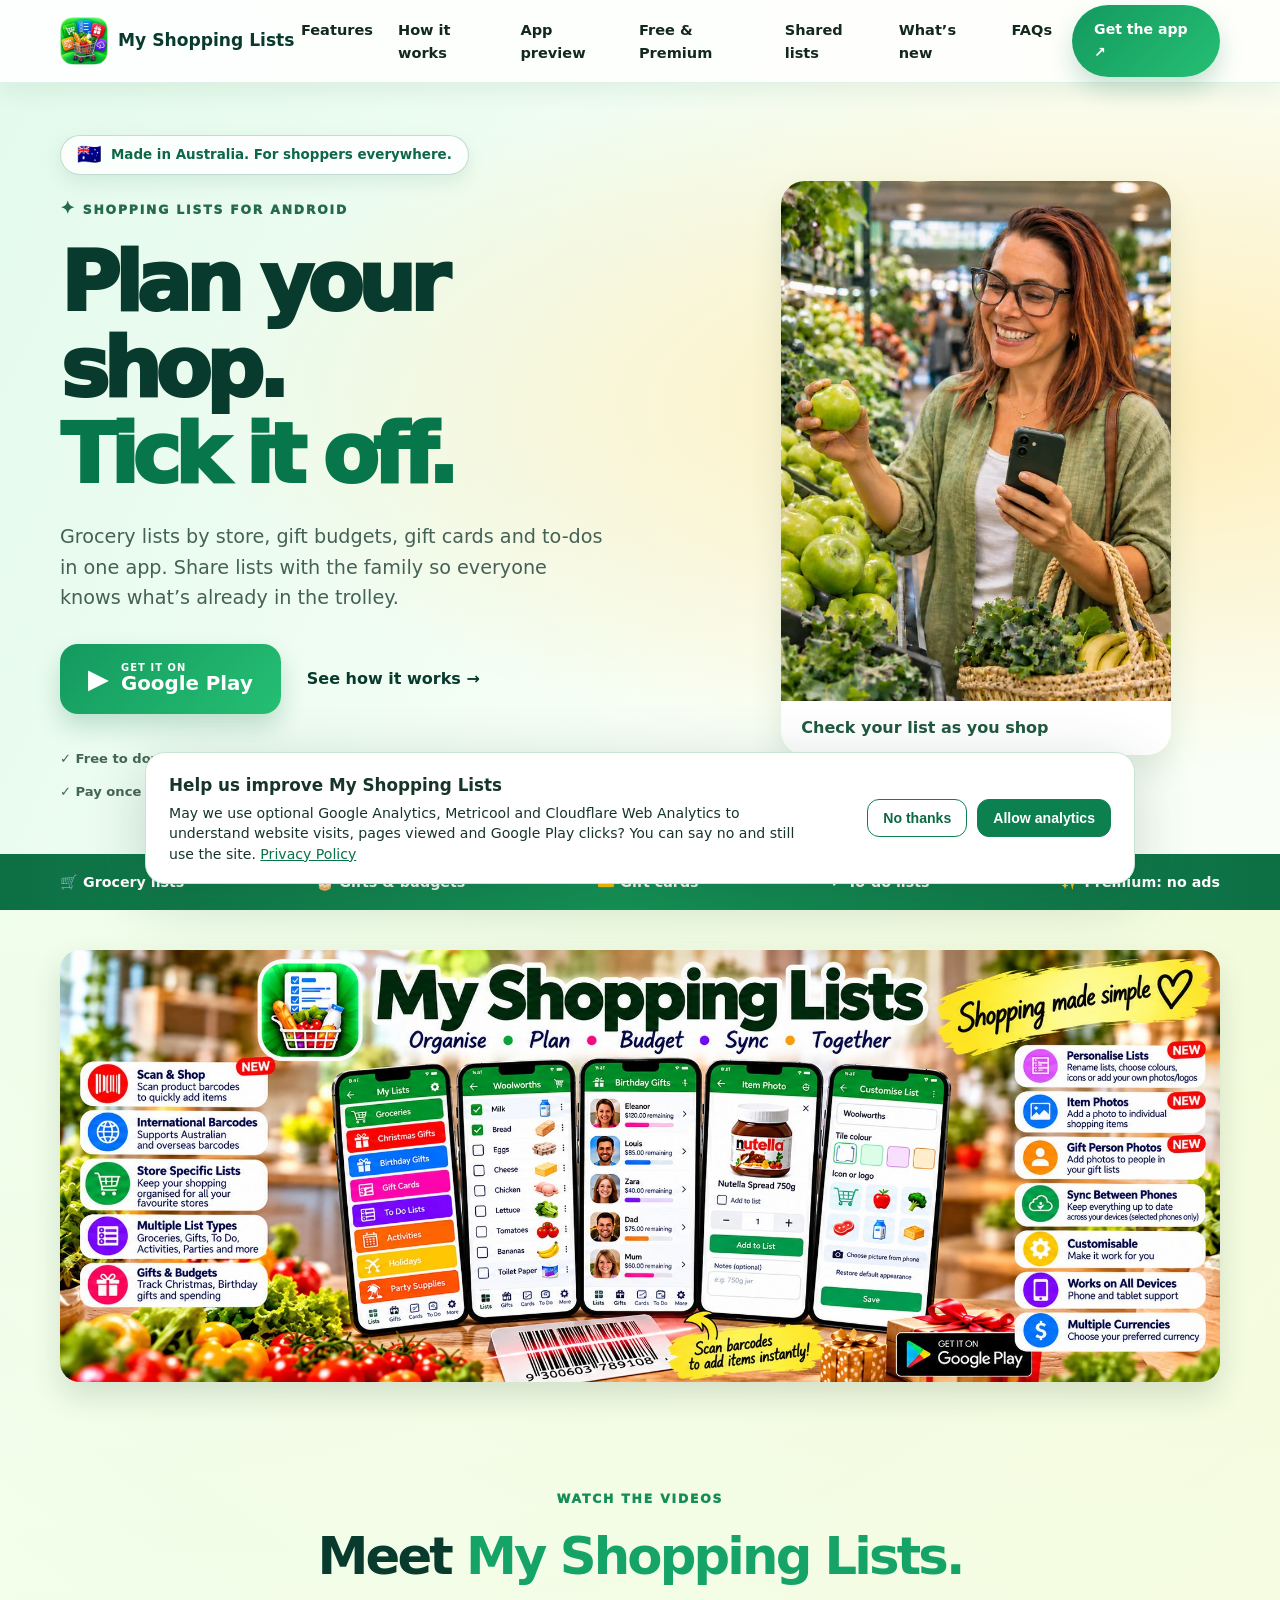
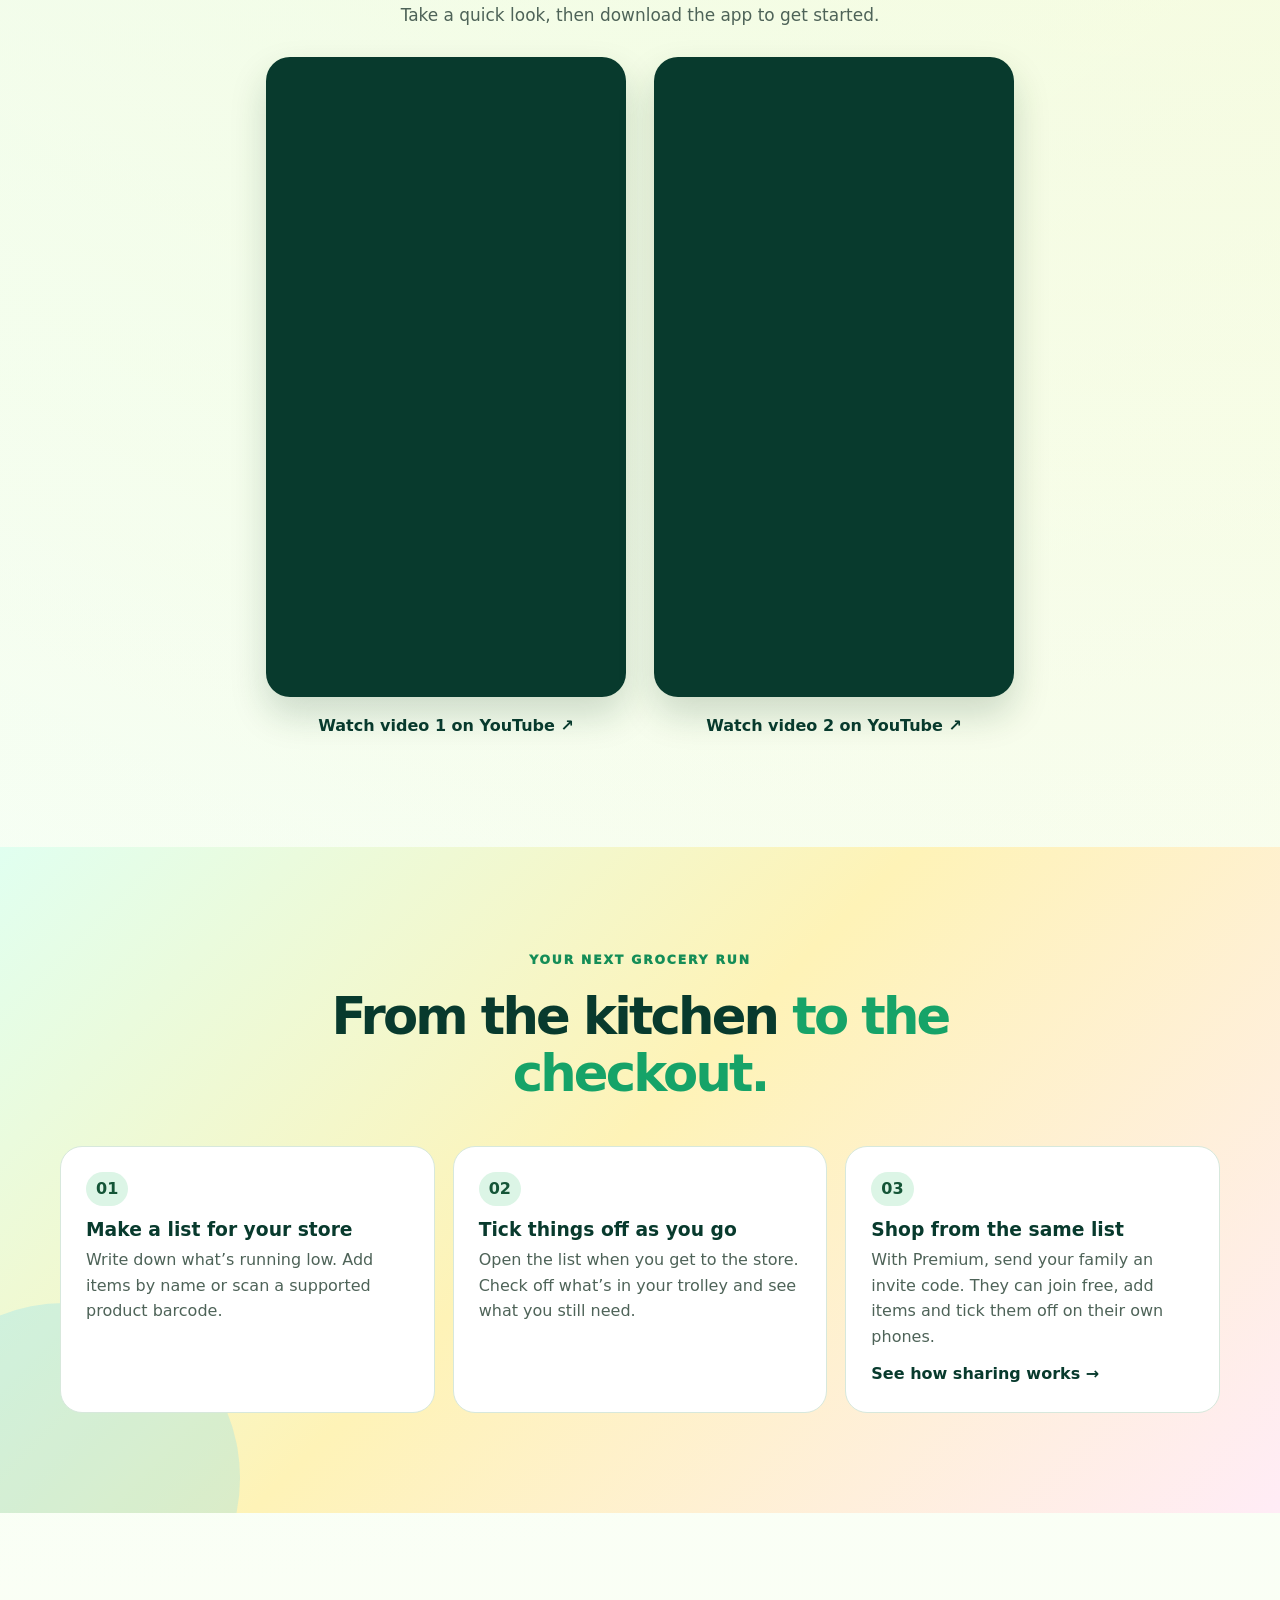
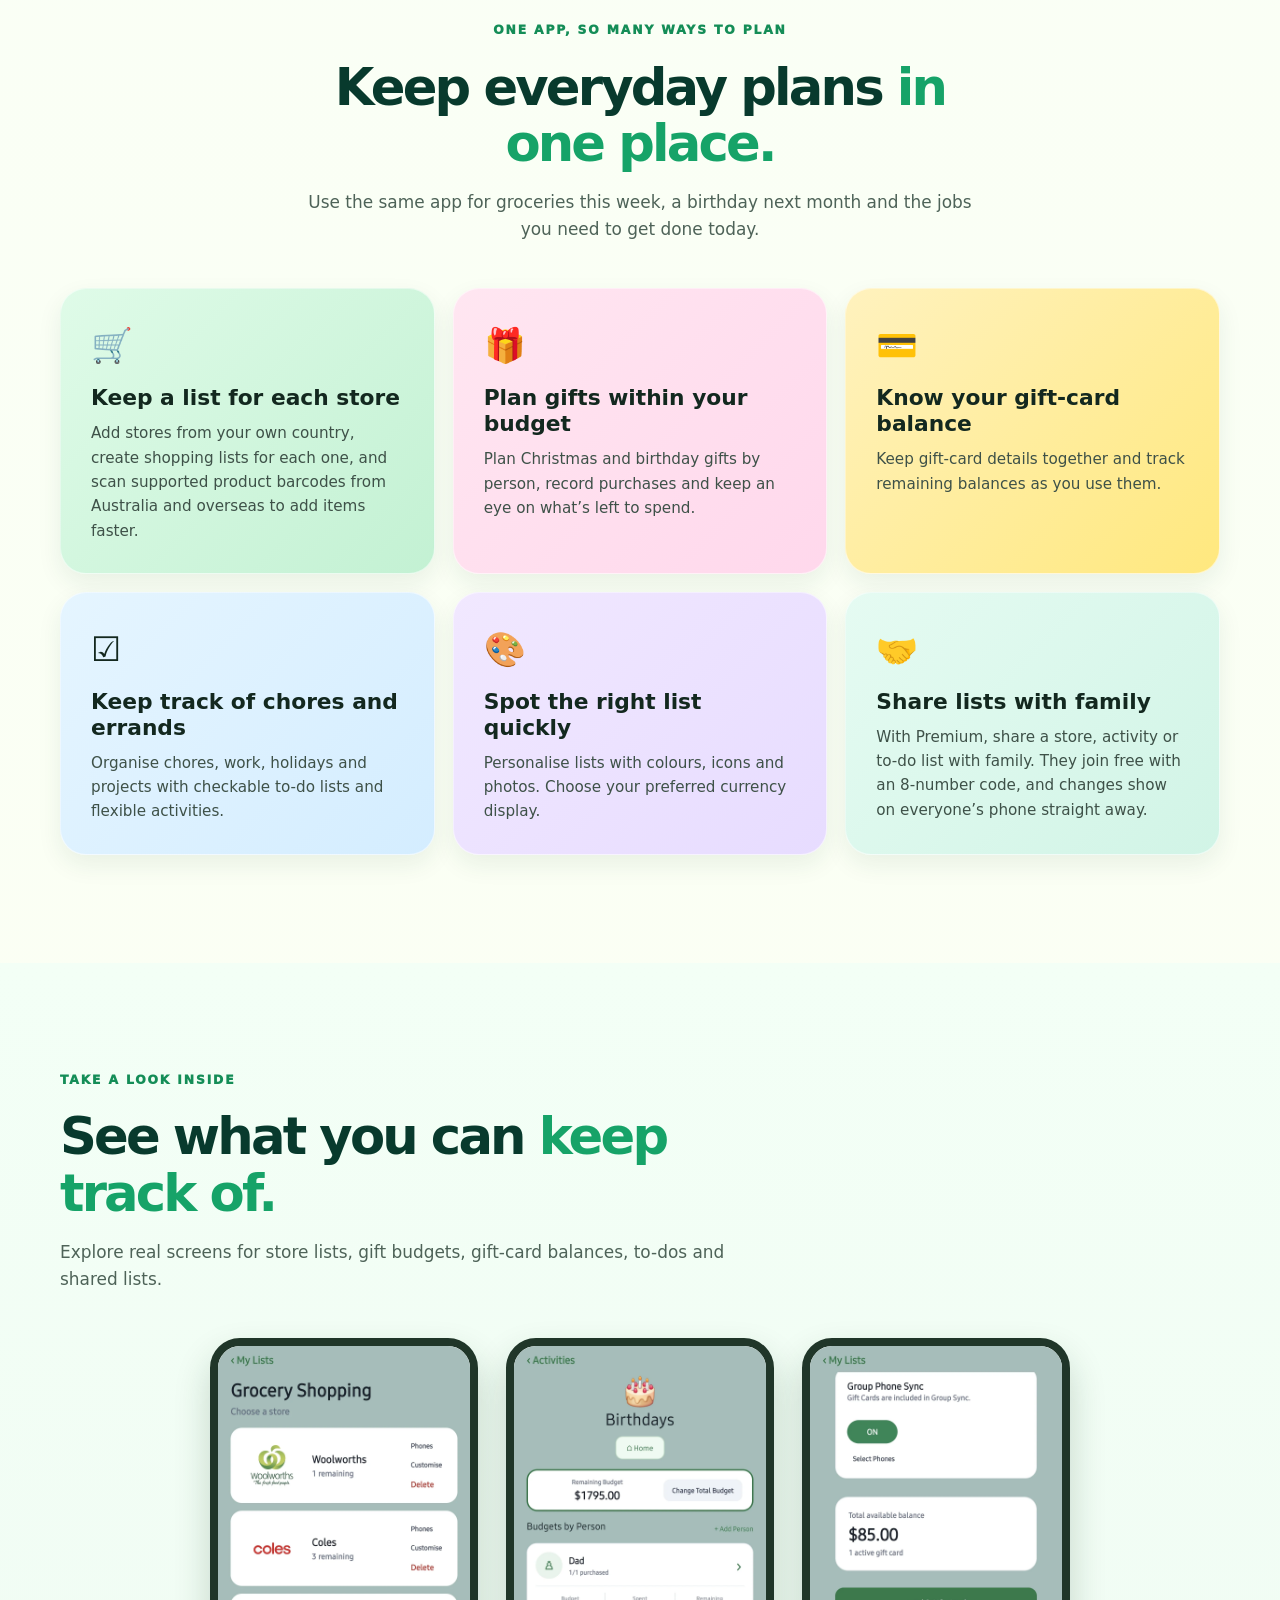
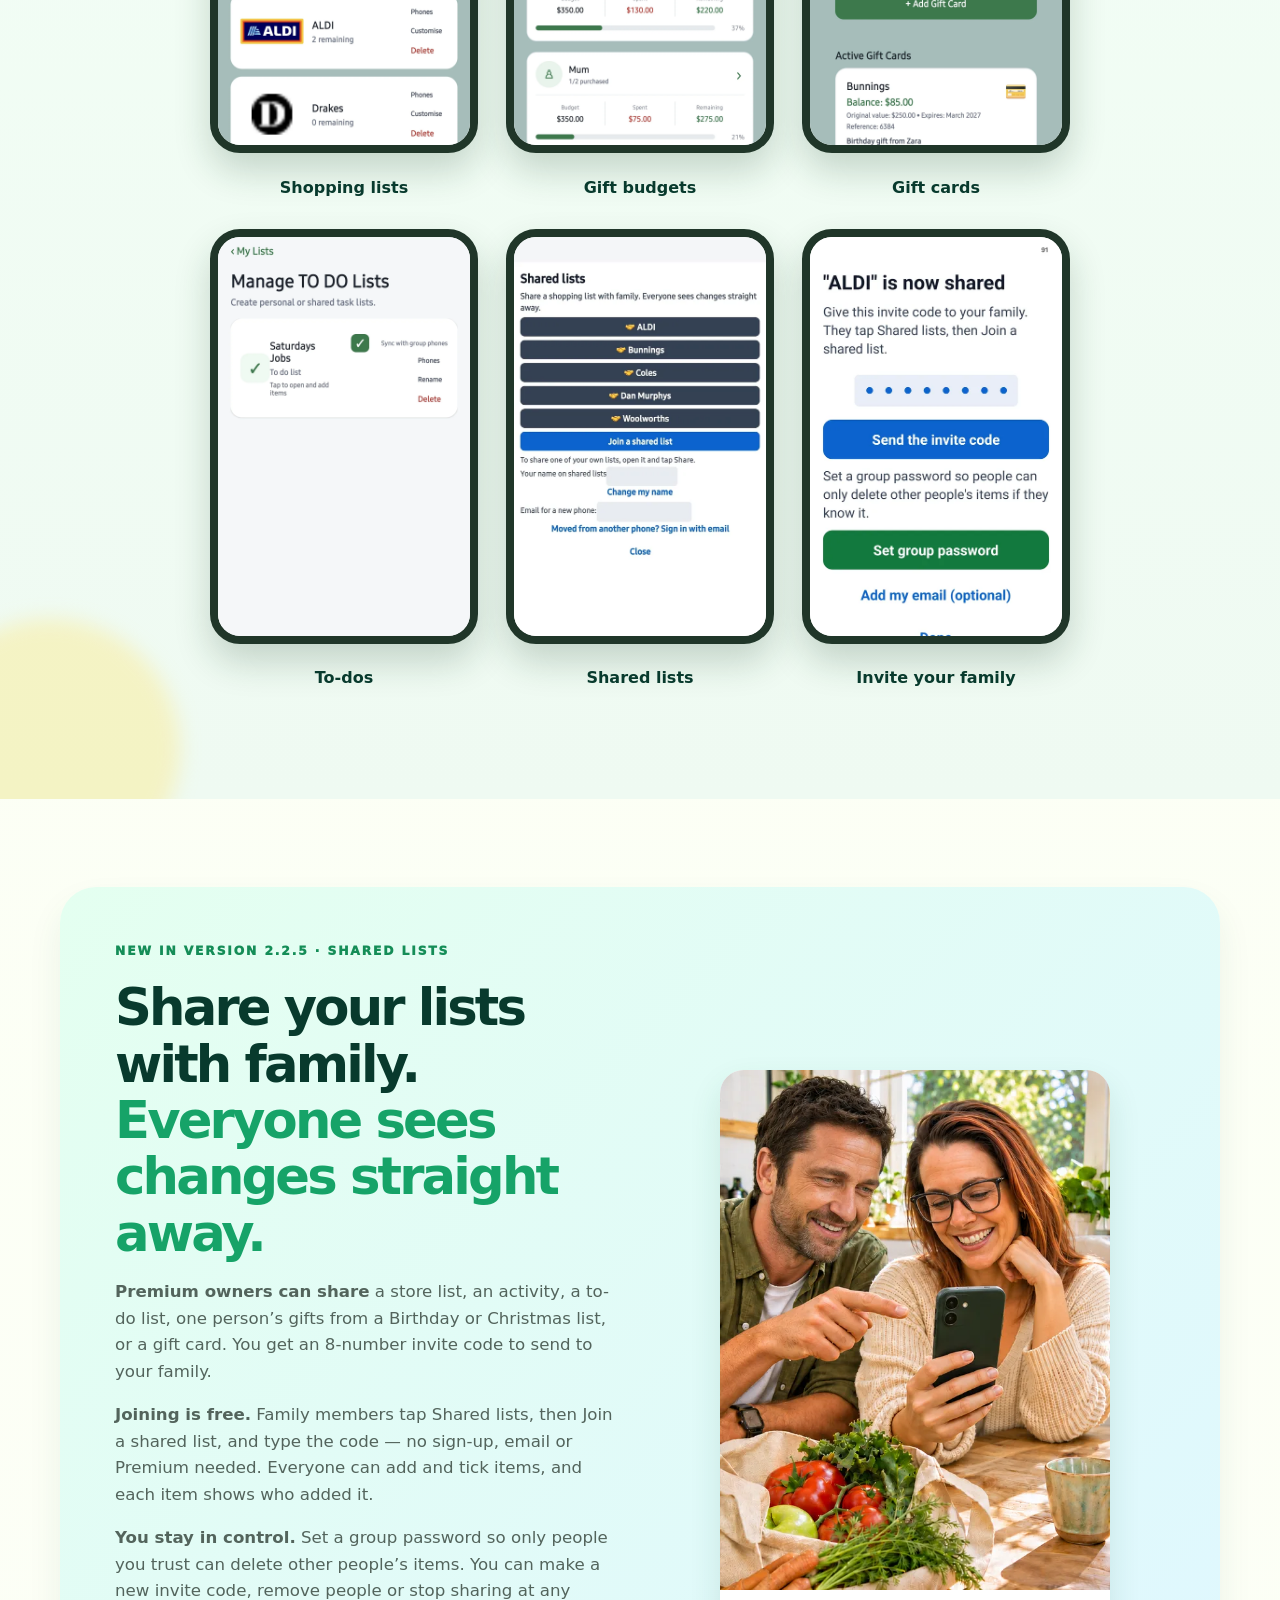
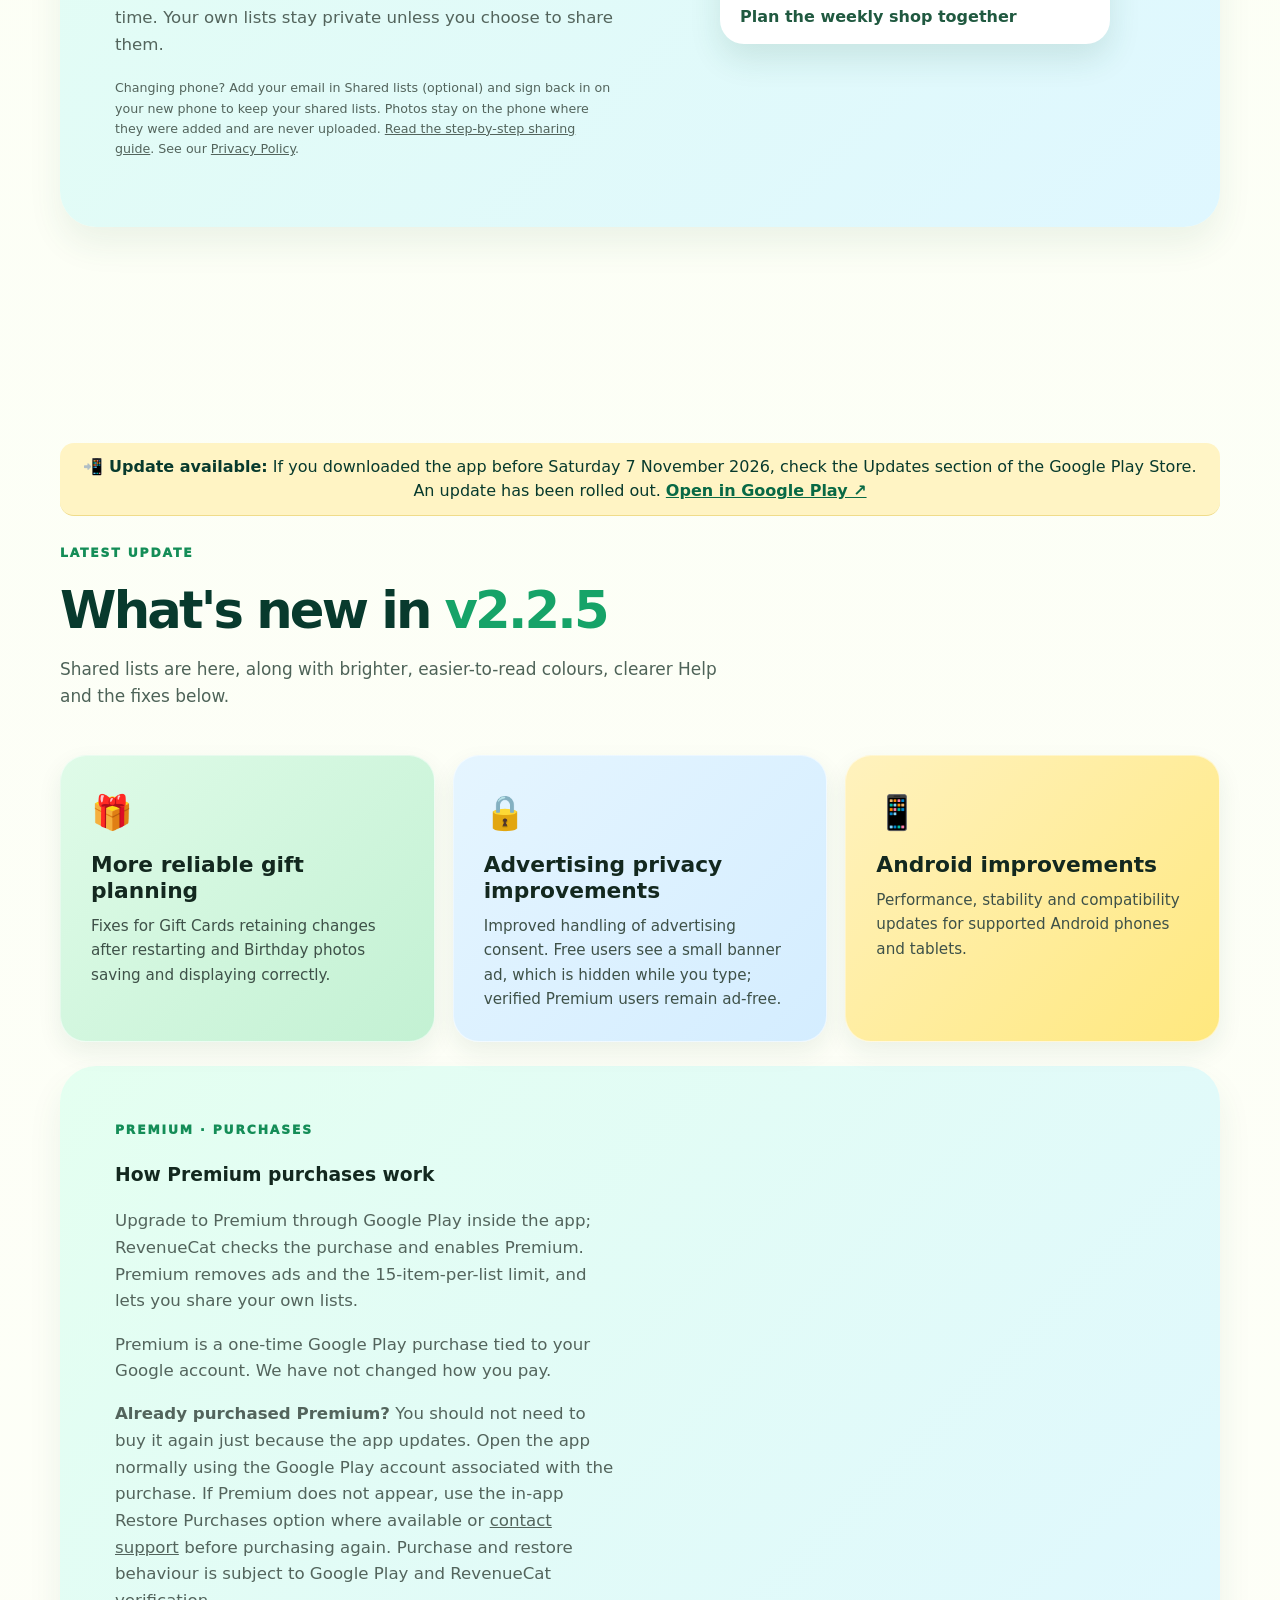
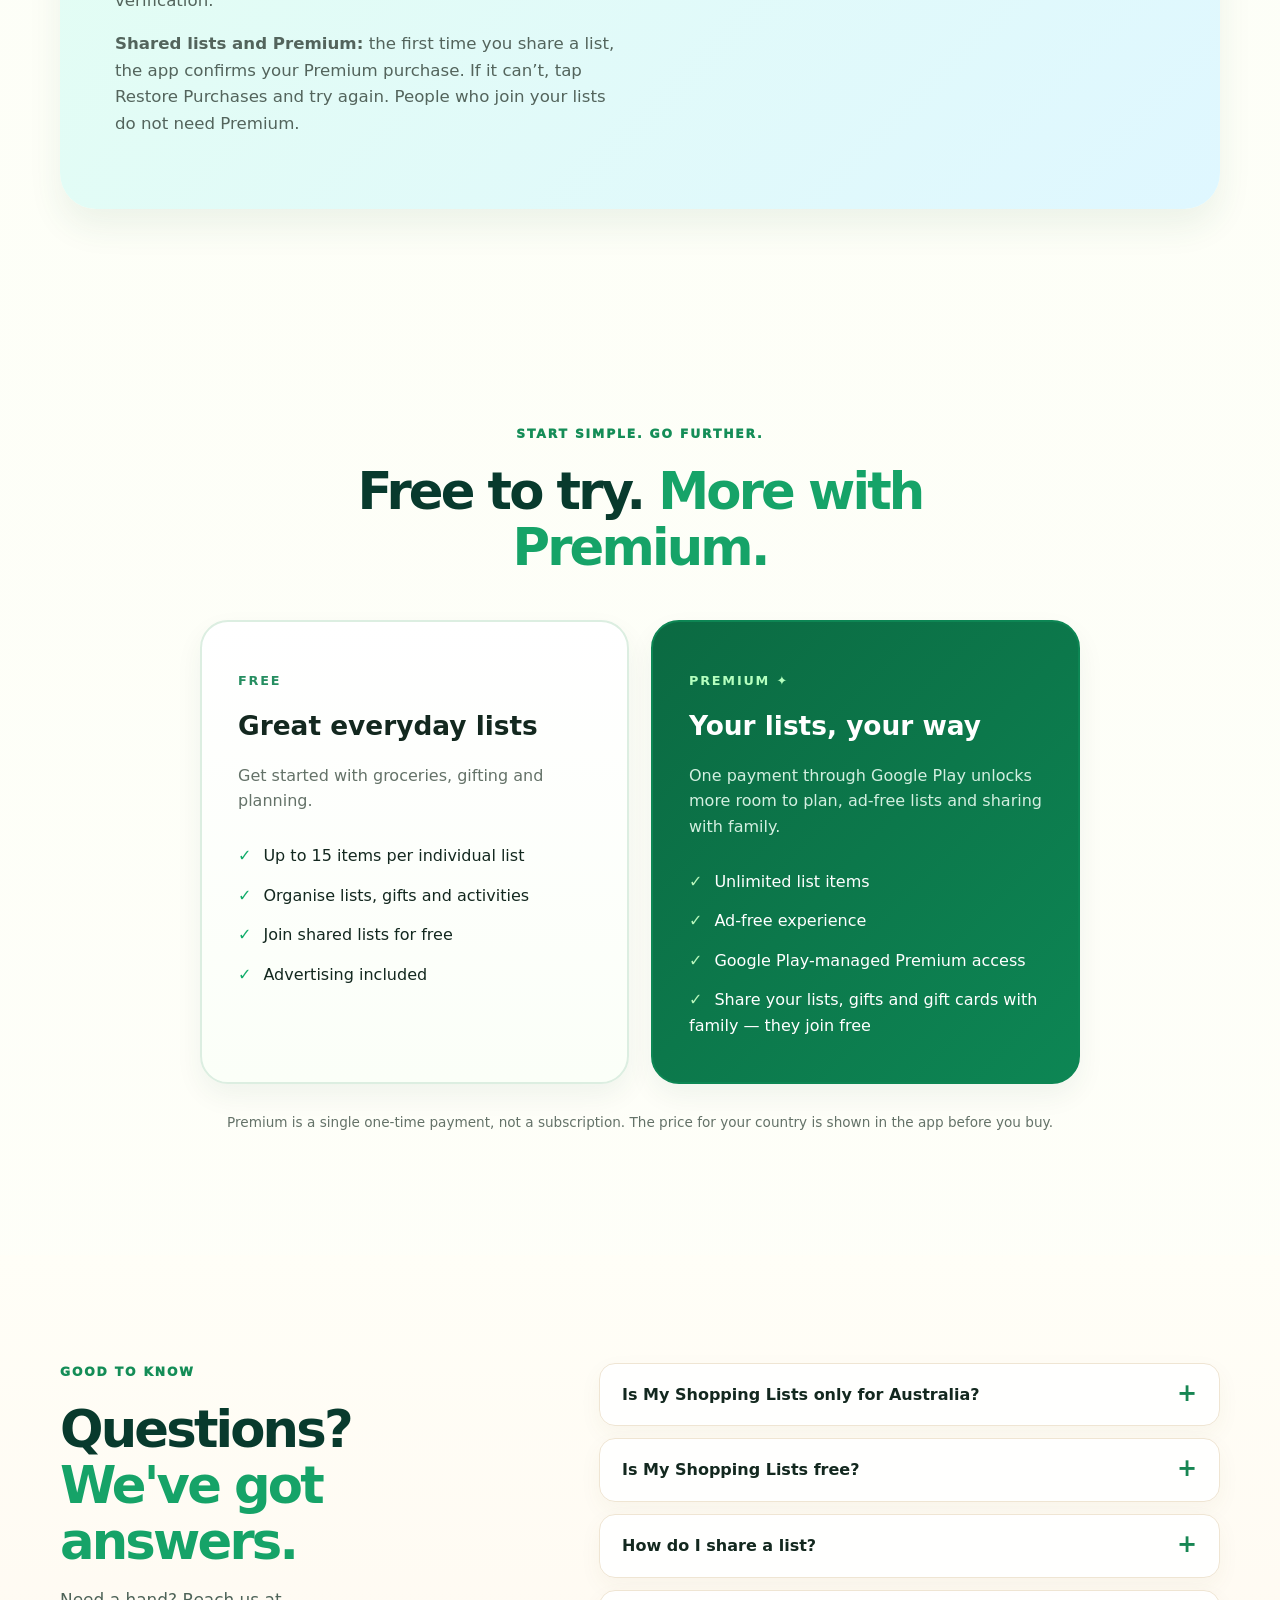
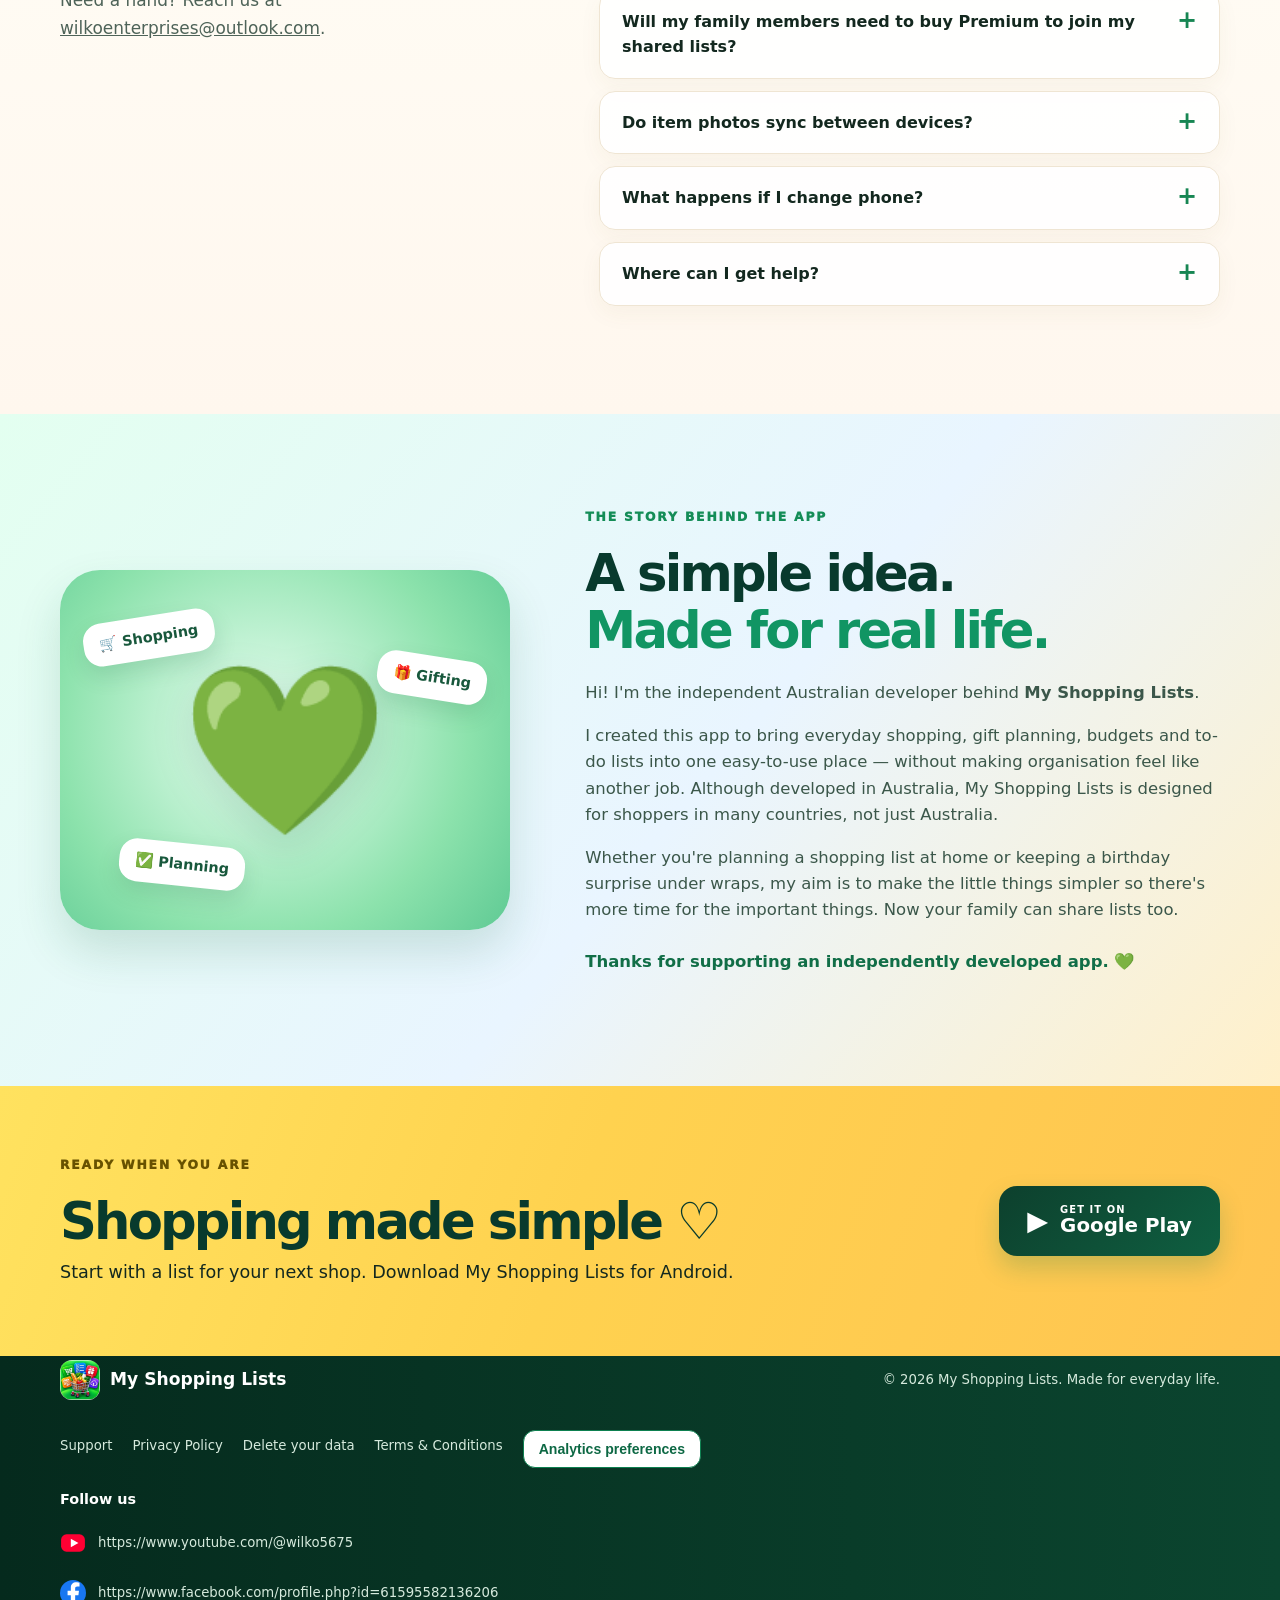
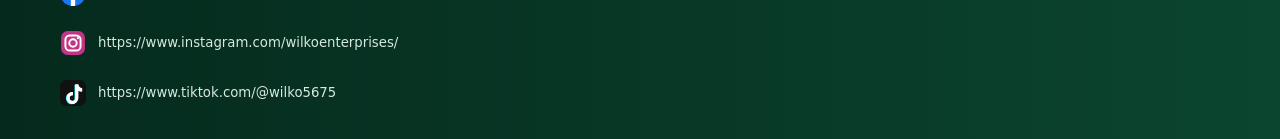
==== commit c2cc9405: "Sharpen hero, search title and pricing copy; show sharing screens - New page title, meta and OG titl" ====
--- a/index.html
+++ b/index.html
@@ -4,15 +4,15 @@
   <meta charset="utf-8">
   <meta name="viewport" content="width=device-width, initial-scale=1">
   <meta name="theme-color" content="#106c45">
-  <meta name="description" content="Make shopping lists by store, tick off groceries as you shop and plan gift budgets. Share lists with family using a one-time Premium upgrade. Free to start on Android.">
-  <meta property="og:title" content="My Shopping Lists — Organise. Plan. Budget.">
+  <meta name="description" content="Make grocery lists by store, share them with family, plan gift budgets and track gift card balances. Free on Android, with a one-time Premium upgrade and no subscription.">
+  <meta property="og:title" content="My Shopping Lists — Shared shopping lists &amp; gift budgets for Android">
   <meta property="og:description" content="Made in Australia, designed for shoppers worldwide. Organise groceries, gifts and budgets. Premium offers an ad-free experience with unlimited lists.">
   <meta property="og:type" content="website">
   <meta property="og:url" content="https://myshoppinglistsapp.com/">
   <meta property="og:image" content="https://myshoppinglistsapp.com/hero-banner.webp">
   <link rel="icon" href="app-icon.webp" type="image/webp">
   <link rel="stylesheet" href="styles.css">
-  <title>My Shopping Lists | Shopping made simple</title>
+  <title>Shared Shopping List &amp; Gift Budget App for Android | My Shopping Lists</title>
 </head>
 <body>
 <a class="skip" href="#main">Skip to content</a>
@@ -23,9 +23,9 @@
 </nav></header>
 <main id="main">
 <section class="hero" id="top"><div class="hero-bg"></div><div class="wrap hero-layout">
- <div class="hero-copy"><p class="aussie-badge"><span aria-hidden="true">🇦🇺</span> Made in Australia. For shoppers everywhere.</p><p class="eyebrow"><span class="spark">✦</span> SHOPPING LISTS FOR ANDROID</p><h1>Plan your shop.<br><em>Tick it off.</em></h1><p class="lead">Make a list for each store, add items as you think of them and tick them off while you shop. With Premium, share a list so everyone can see what’s still needed.</p>
+ <div class="hero-copy"><p class="aussie-badge"><span aria-hidden="true">🇦🇺</span> Made in Australia. For shoppers everywhere.</p><p class="eyebrow"><span class="spark">✦</span> SHOPPING LISTS FOR ANDROID</p><h1>Plan your shop.<br><em>Tick it off.</em></h1><p class="lead">Grocery lists by store, gift budgets, gift cards and to-dos in one app. Share lists with the family so everyone knows what’s already in the trolley.</p>
  <div class="hero-ctas"><a class="button button-large" href="https://play.google.com/store/apps/details?id=com.wilko.myshoppinglists" target="_blank" rel="noopener noreferrer"><span class="play-icon">▶</span><span><small>GET IT ON</small><strong>Google Play</strong></span></a><a class="text-link" href="#who-its-for">See how it works <span aria-hidden="true">→</span></a></div>
- <div class="hero-facts"><span>✓ Free to start</span><span>✓ Join shared lists free</span><span>✓ One-time Premium upgrade</span></div></div>
+ <div class="hero-facts"><span>✓ Free to download, no sign-up</span><span>✓ Family joins shared lists free</span><span>✓ Pay once for Premium, no subscription</span></div></div>
  <figure class="lifestyle-card hero-photo">
   <div class="lifestyle-photo lifestyle-store">
    <img class="lifestyle-scene" src="shopping-in-store-v4.webp" alt="A shopper holds an apple and checks My Shopping Lists in the produce aisle." width="600" height="800" fetchpriority="high" decoding="async">
@@ -82,11 +82,13 @@
  <article class="feature f-lilac"><div class="emoji">🎨</div><h3>Spot the right list quickly</h3><p>Personalise lists with colours, icons and photos. Choose your preferred currency display.</p></article>
  <article class="feature f-mint"><div class="emoji">🤝</div><h3>Share lists with family</h3><p>With Premium, share a store, activity or to-do list with family. They join free with an 8-number code, and changes show on everyone’s phone straight away.</p></article>
 </div></section>
-<section class="section showcase" id="screenshots"><div class="wrap"><div class="section-heading"><p class="eyebrow">TAKE A LOOK INSIDE</p><h2>See what you can <span>keep track of.</span></h2><p>Explore real screens for store lists, gift budgets, gift-card balances and to-dos.</p></div><div class="phone-strip">
+<section class="section showcase" id="screenshots"><div class="wrap"><div class="section-heading"><p class="eyebrow">TAKE A LOOK INSIDE</p><h2>See what you can <span>keep track of.</span></h2><p>Explore real screens for store lists, gift budgets, gift-card balances, to-dos and shared lists.</p></div><div class="phone-strip">
  <figure class="phone"><img loading="lazy" src="grocery.webp" alt="Grocery shopping screen showing individual store lists"><figcaption>Shopping lists</figcaption></figure>
  <figure class="phone"><img loading="lazy" src="budgets.webp" alt="Birthday budgets with spending and remaining amounts"><figcaption>Gift budgets</figcaption></figure>
  <figure class="phone"><img loading="lazy" src="giftcards.webp" alt="Gift card balance tracking screen"><figcaption>Gift cards</figcaption></figure>
  <figure class="phone"><img loading="lazy" src="todo.webp" alt="To-do list management screen"><figcaption>To-dos</figcaption></figure>
+ <figure class="phone"><img loading="lazy" src="guide/shared-lists-screen.webp" alt="Shared lists screen showing store lists shared with family and a Join a shared list button"><figcaption>Shared lists</figcaption></figure>
+ <figure class="phone"><img loading="lazy" src="guide/invite-code-shared.webp" alt="Invite code screen after sharing a list, with options to send the code and set a group password"><figcaption>Invite your family</figcaption></figure>
  </div></div></section>
 <section class="section wrap sync-section" id="shared-lists"><div class="sync-card"><div><p class="eyebrow">NEW IN VERSION 2.2.5 · SHARED LISTS</p><h2>Share your lists with family.<br><span>Everyone sees changes straight away.</span></h2><p><strong>Premium owners can share</strong> a store list, an activity, a to-do list, one person’s gifts from a Birthday or Christmas list, or a gift card. You get an 8-number invite code to send to your family.</p><p><strong>Joining is free.</strong> Family members tap Shared lists, then Join a shared list, and type the code — no sign-up, email or Premium needed. Everyone can add and tick items, and each item shows who added it.</p><p><strong>You stay in control.</strong> Set a group password so only people you trust can delete other people’s items. You can make a new invite code, remove people or stop sharing at any time. Your own lists stay private unless you choose to share them.</p><p class="fineprint">Changing phone? Add your email in Shared lists (optional) and sign back in on your new phone to keep your shared lists. Photos stay on the phone where they were added and are never uploaded. <a href="sync-guide.html">Read the step-by-step sharing guide</a>. See our <a href="privacy.html">Privacy Policy</a>.</p></div> <figure class="lifestyle-card sharing-photo">
   <div class="lifestyle-photo lifestyle-home">
@@ -95,7 +97,7 @@
   <figcaption>Plan the weekly shop together</figcaption>
  </figure></div></section>
 <section class="section wrap" id="release-225" aria-labelledby="release-title">
-<div class="update-notice" role="note" style="background:#fff4c4;border-bottom:1px solid #f0dc8a;color:#083a2d;text-align:center;padding:12px 20px;font-size:1rem;line-height:1.5"><strong>📲 Update available:</strong> If you downloaded the app before Saturday 7 November, check the Updates section of the Google Play Store. An update has been rolled out. <a href="https://play.google.com/store/apps/details?id=com.wilko.myshoppinglists" target="_blank" rel="noopener noreferrer" style="color:#086945;font-weight:700">Open in Google Play ↗</a></div>
+<div class="update-notice" role="note" style="background:#fff4c4;border-bottom:1px solid #f0dc8a;color:#083a2d;text-align:center;padding:12px 20px;font-size:1rem;line-height:1.5"><strong>📲 Update available:</strong> If you downloaded the app before Saturday 7 November 2026, check the Updates section of the Google Play Store. An update has been rolled out. <a href="https://play.google.com/store/apps/details?id=com.wilko.myshoppinglists" target="_blank" rel="noopener noreferrer" style="color:#086945;font-weight:700">Open in Google Play ↗</a></div>
 <div class="section-heading"><p class="eyebrow">LATEST UPDATE</p><h2 id="release-title">What's new in <span>v2.2.5</span></h2><p>Shared lists are here, along with brighter, easier-to-read colours, clearer Help and the fixes below.</p></div>
 <div class="feature-grid">
 <article class="feature f-green"><div class="emoji" aria-hidden="true">🎁</div><h3>More reliable gift planning</h3><p>Fixes for Gift Cards retaining changes after restarting and Birthday photos saving and displaying correctly.</p></article>
@@ -109,10 +111,10 @@
 <p><strong>Shared lists and Premium:</strong> the first time you share a list, the app confirms your Premium purchase. If it can’t, tap Restore Purchases and try again. People who join your lists do not need Premium.</p>
 </div></div>
 </section>
-<section class="section wrap" id="premium"><div class="section-heading center"><p class="eyebrow">START SIMPLE. GO FURTHER.</p><h2>Free to try. <span>More with Premium.</span></h2></div><div class="pricing"><article class="tier"><p class="tier-label">FREE</p><h3>Great everyday lists</h3><p>Get started with groceries, gifting and planning.</p><ul><li>Up to 15 items per individual list</li><li>Organise lists, gifts and activities</li><li>Join shared lists for free</li><li>Advertising included</li></ul></article><article class="tier tier-featured"><p class="tier-label">PREMIUM ✦</p><h3>Your lists, your way</h3><p>One payment through Google Play unlocks more room to plan, ad-free lists and sharing with family.</p><ul><li>Unlimited list items</li><li>Ad-free experience</li><li>Google Play-managed Premium access</li><li>Share your lists, gifts and gift cards with family — they join free</li></ul></article></div><p class="center small-note">View current Premium pricing inside the app.</p></section>
+<section class="section wrap" id="premium"><div class="section-heading center"><p class="eyebrow">START SIMPLE. GO FURTHER.</p><h2>Free to try. <span>More with Premium.</span></h2></div><div class="pricing"><article class="tier"><p class="tier-label">FREE</p><h3>Great everyday lists</h3><p>Get started with groceries, gifting and planning.</p><ul><li>Up to 15 items per individual list</li><li>Organise lists, gifts and activities</li><li>Join shared lists for free</li><li>Advertising included</li></ul></article><article class="tier tier-featured"><p class="tier-label">PREMIUM ✦</p><h3>Your lists, your way</h3><p>One payment through Google Play unlocks more room to plan, ad-free lists and sharing with family.</p><ul><li>Unlimited list items</li><li>Ad-free experience</li><li>Google Play-managed Premium access</li><li>Share your lists, gifts and gift cards with family — they join free</li></ul></article></div><p class="center small-note">Premium is a single one-time payment, not a subscription. The price for your country is shown in the app before you buy.</p></section>
 <section class="section faq-section" id="faq"><div class="wrap faq-layout"><div class="section-heading"><p class="eyebrow">GOOD TO KNOW</p><h2>Questions?<br><span>We've got answers.</span></h2><p>Need a hand? Reach us at <a href="mailto:wilkoenterprises@outlook.com">wilkoenterprises@outlook.com</a>.</p></div><div class="faq-list">
  <details><summary>Is My Shopping Lists only for Australia?</summary><p>No. It is independently developed in Australia but designed for shoppers internationally. You can add shops from your own country and scan supported product barcodes from Australia and overseas. Product matches depend on available barcode data, and Google Play availability may vary by country.</p></details>
- <details><summary>Is My Shopping Lists free?</summary><p>Yes. The free version supports up to 15 items per individual list and includes advertising, and you can join shared lists for free. Premium removes the limit and ads, and lets you share your own lists.</p></details>
+ <details><summary>Is My Shopping Lists free?</summary><p>Yes. The free version supports up to 15 items per individual list and includes advertising, and you can join shared lists for free. Premium removes the limit and ads, and lets you share your own lists. It is a one-time payment, not a subscription, and the price for your country is shown in the app before you buy.</p></details>
  <details><summary>How do I share a list?</summary><p>With Premium, open a store, activity or to-do list and tap Share, then Share this list. Send the 8-number invite code to the people you want. Only people with the code can join, and you can make a new code, remove people or stop sharing at any time.</p></details>
  <details><summary>Will my family members need to buy Premium to join my shared lists?</summary><p>No. Anyone can join a shared list for free with the invite code. Everyone in the list can add and tick items; deleting other people’s items needs the group password, if the owner set one. Joining does not give members Premium for their own lists.</p></details>
  <details><summary>Do item photos sync between devices?</summary><p>No. Photos for items, list tiles and gift-list people stay on the phone where they were added, including in shared lists. Budgets also stay on each phone.</p></details>
--- a/styles.css
+++ b/styles.css
@@ -230,3 +230,6 @@
 .app-banner-section a{display:block;border-radius:20px;overflow:hidden;box-shadow:0 14px 30px rgba(19,59,36,.14)}
 .app-banner-section img{display:block;width:100%;height:auto}
 .app-banner-section a:focus-visible{outline:3px solid #14995f;outline-offset:5px}
+
+/* Six app screens: three per row on wider screens */
+@media(min-width:651px){.phone-strip{grid-template-columns:repeat(3,minmax(0,1fr));max-width:860px;margin-inline:auto}}
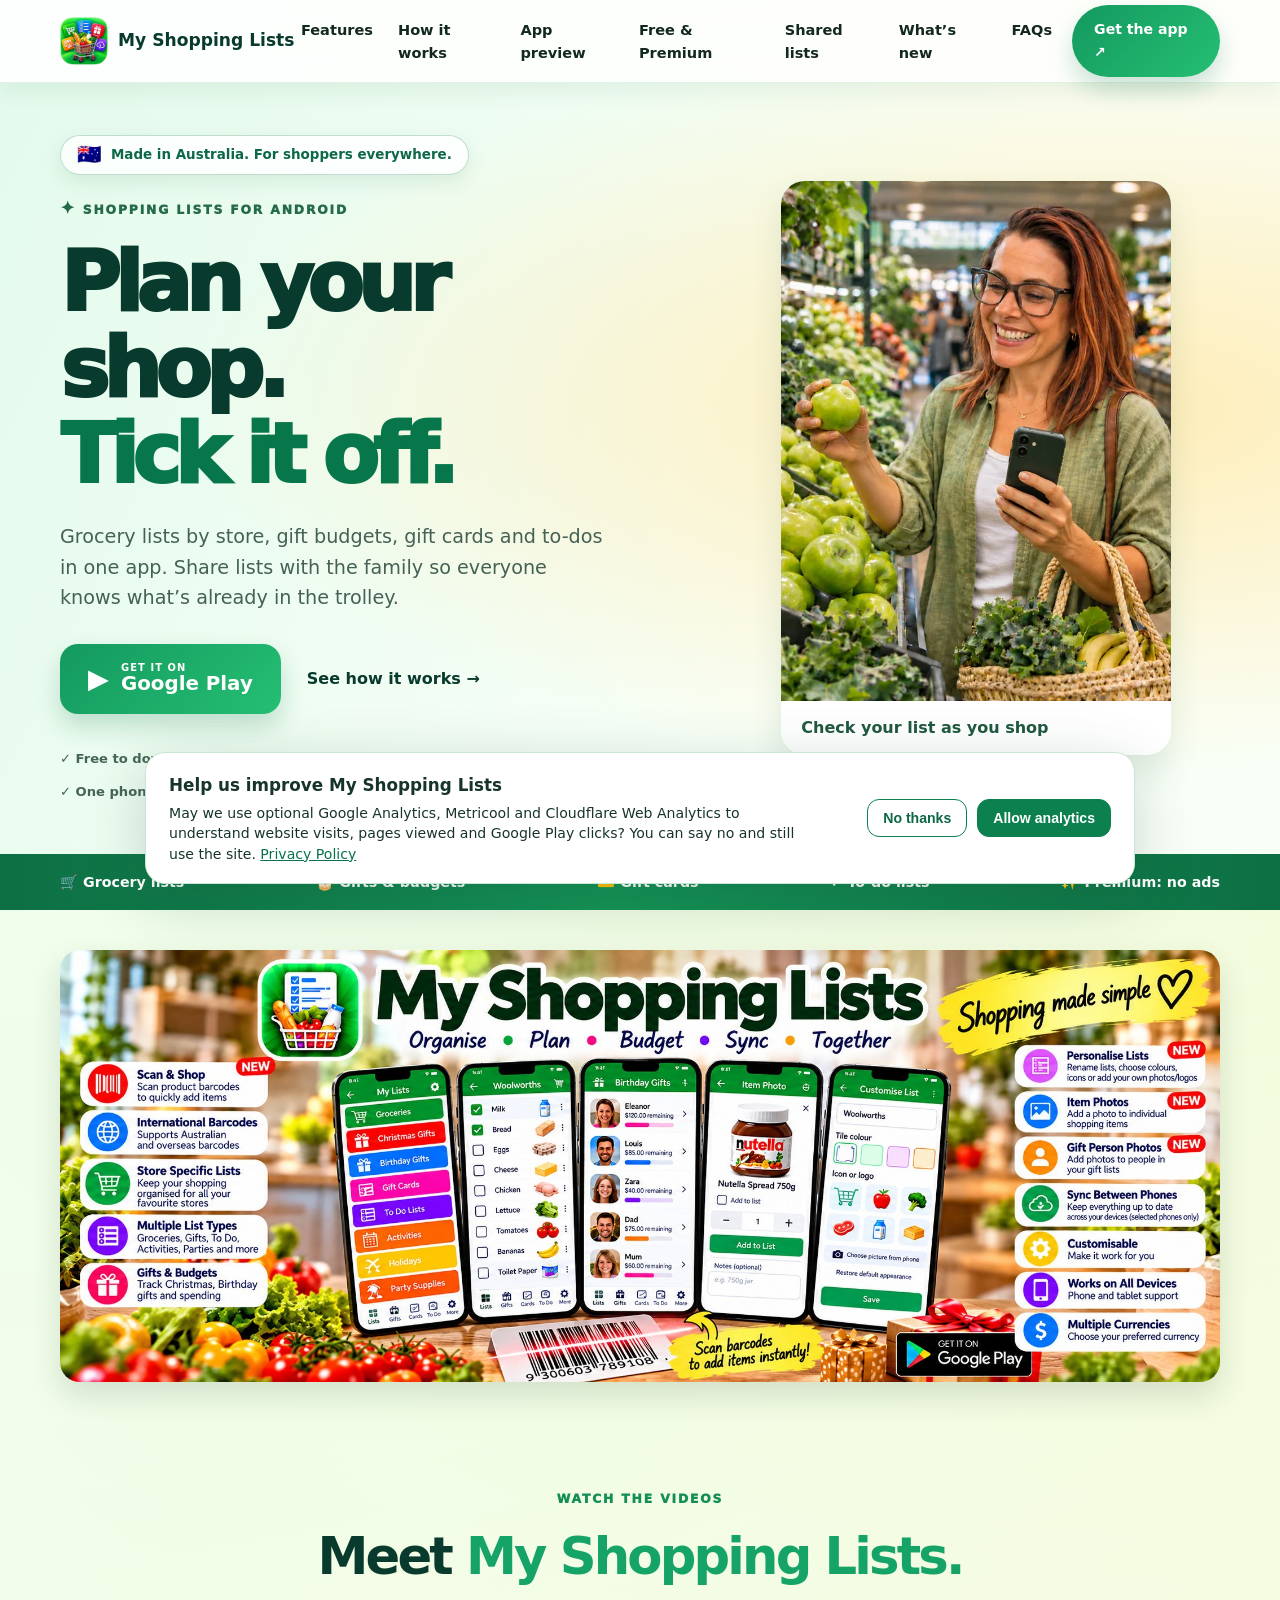
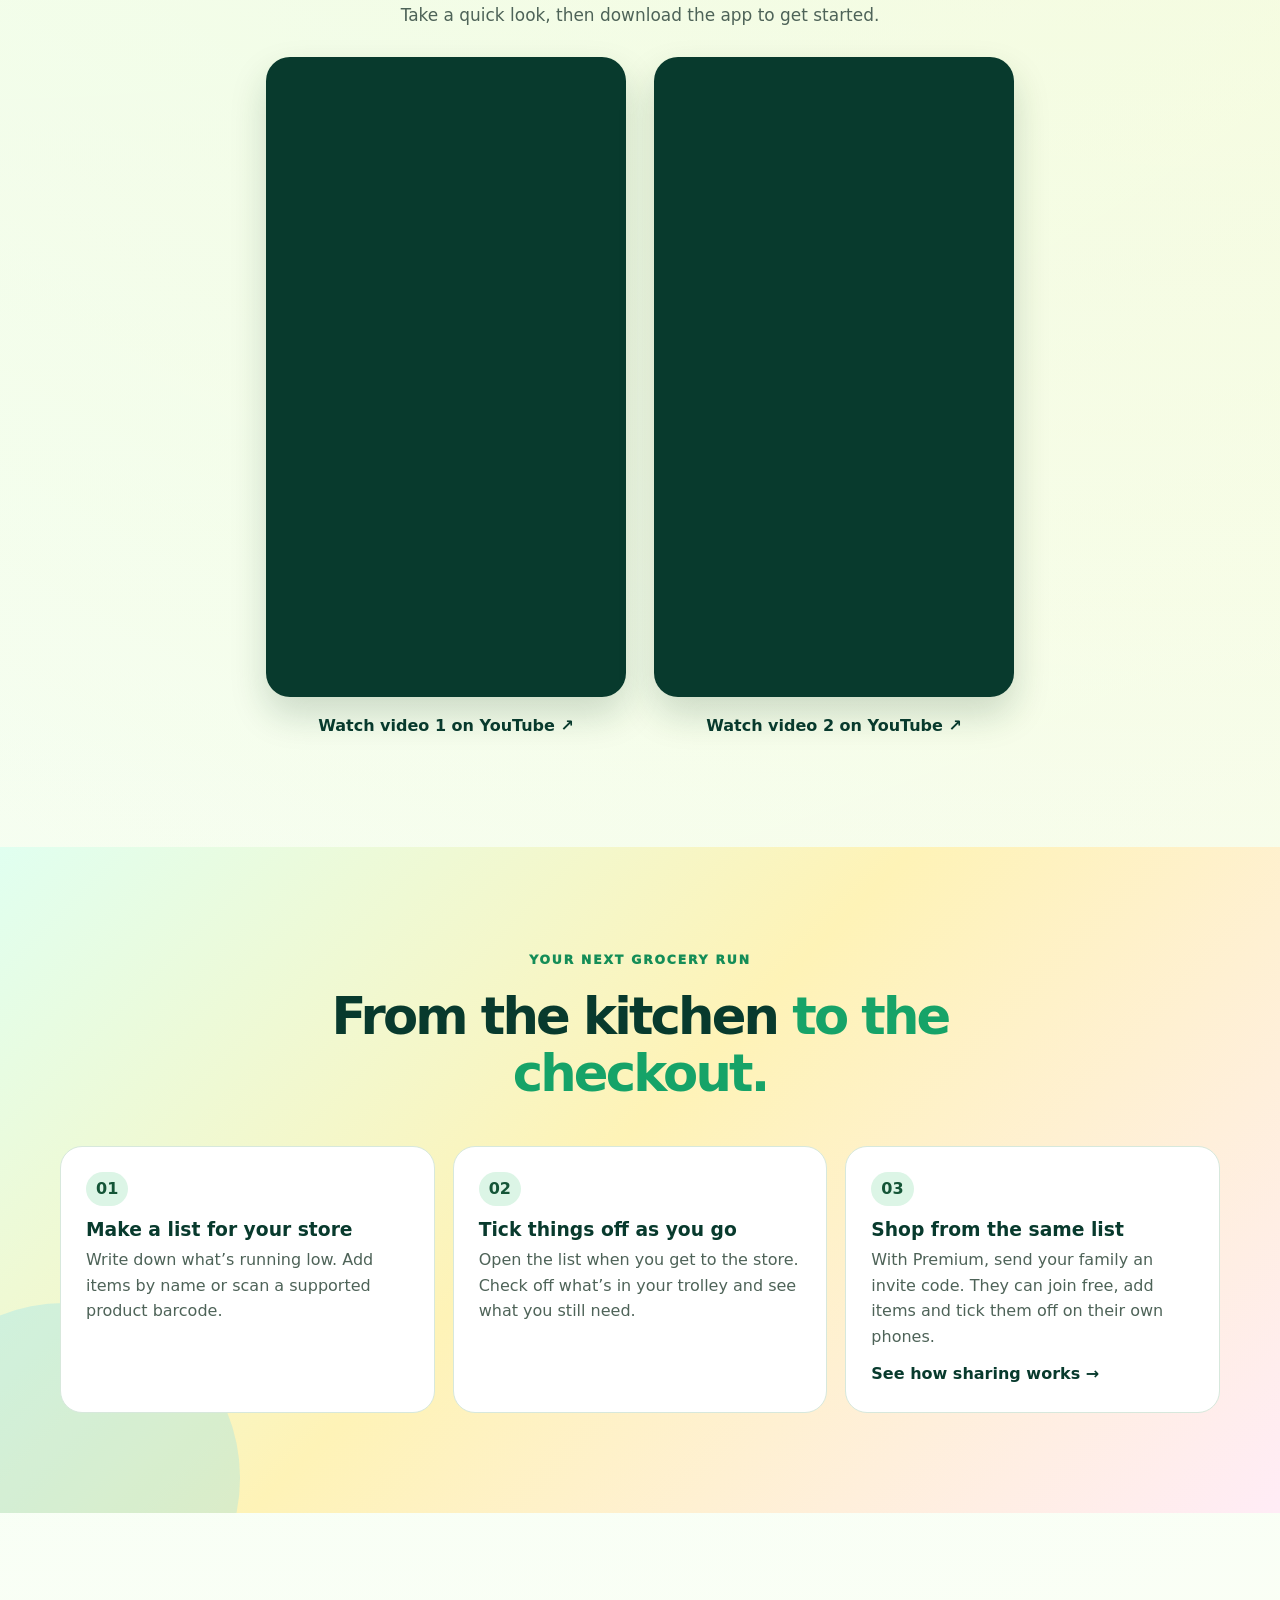
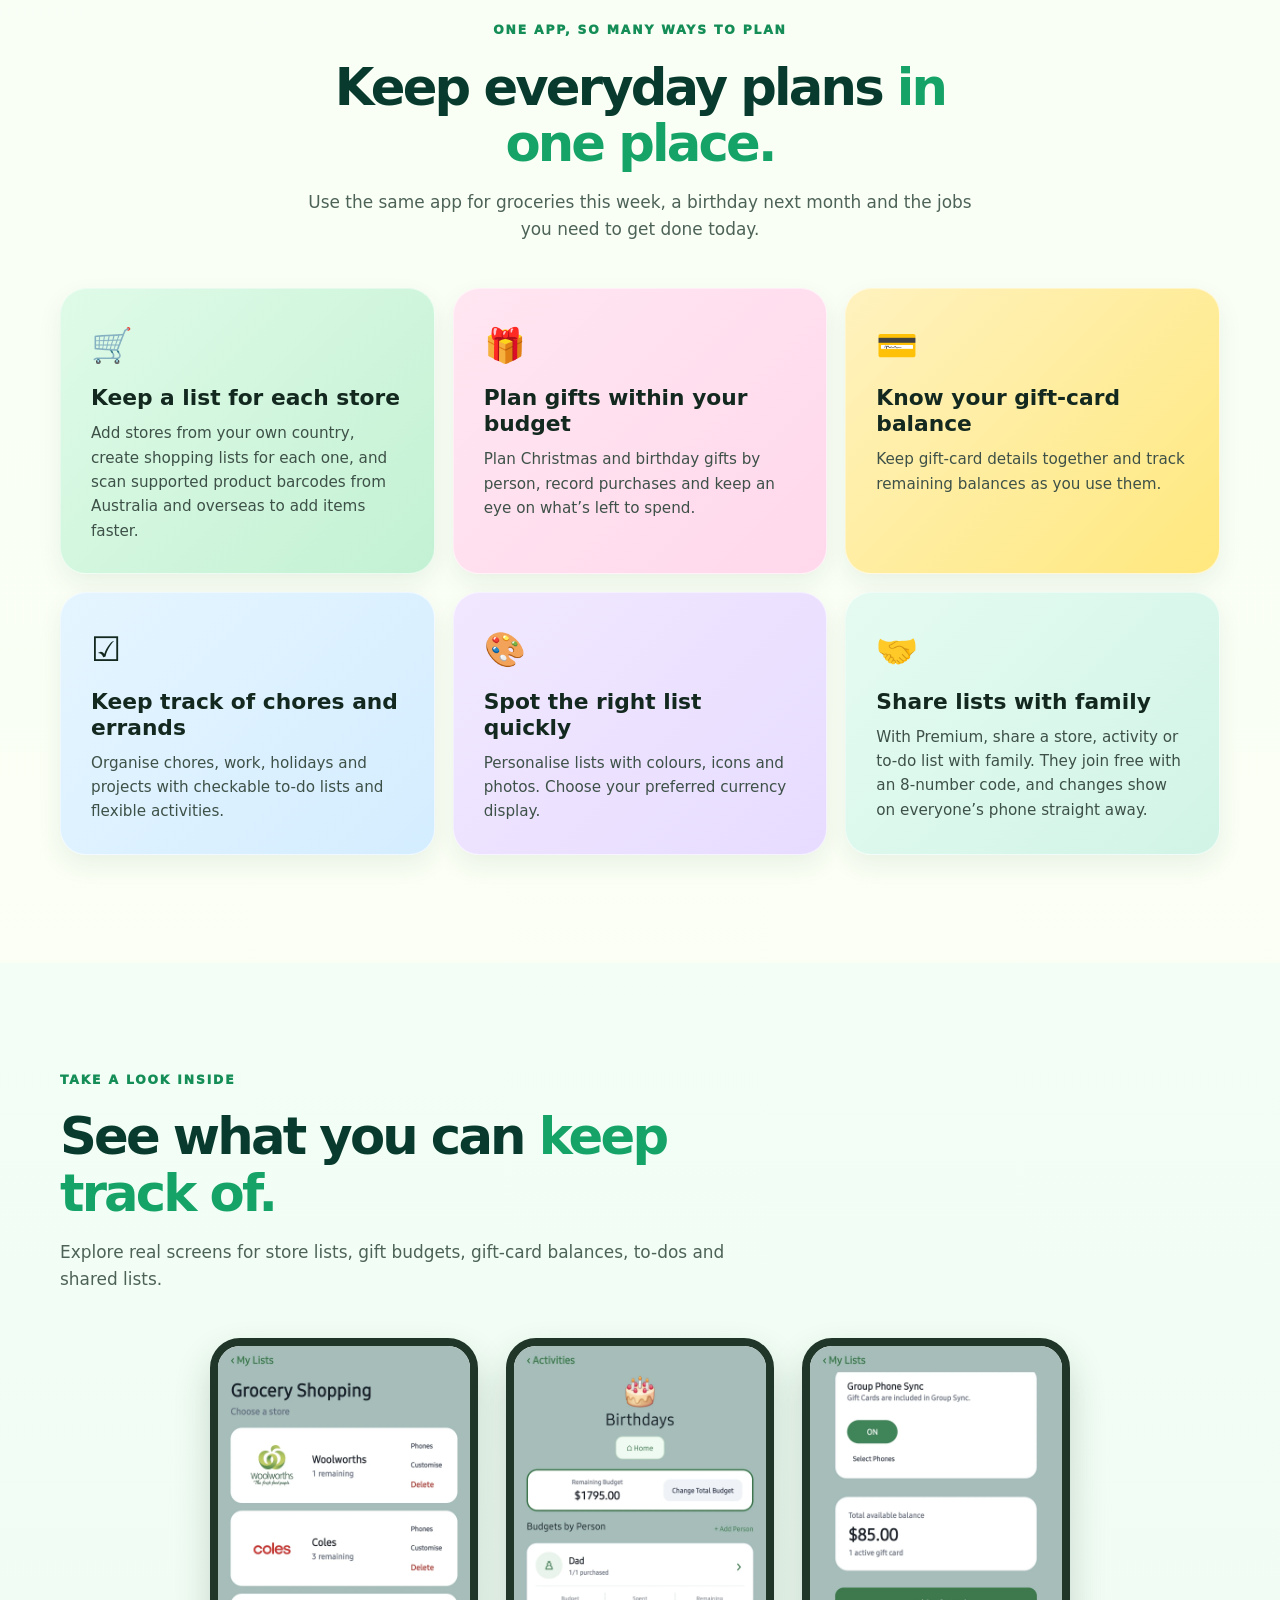
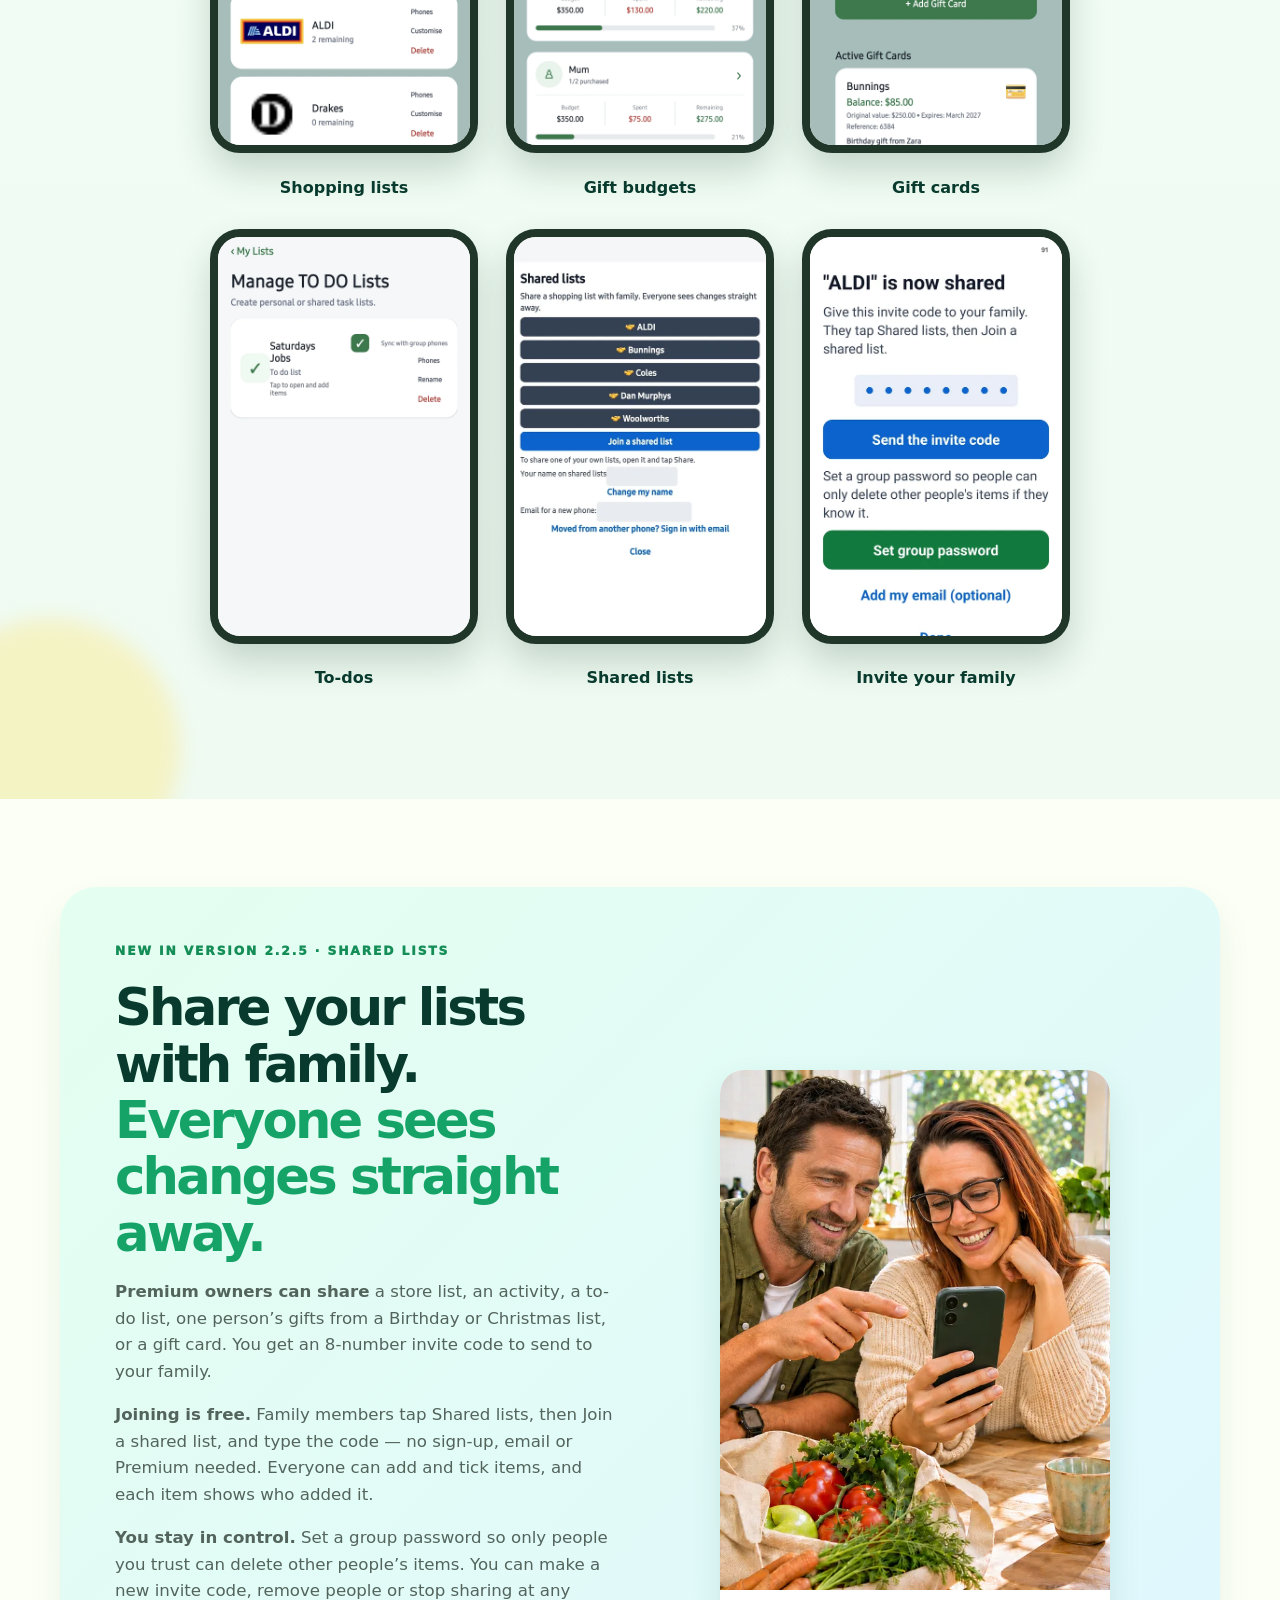
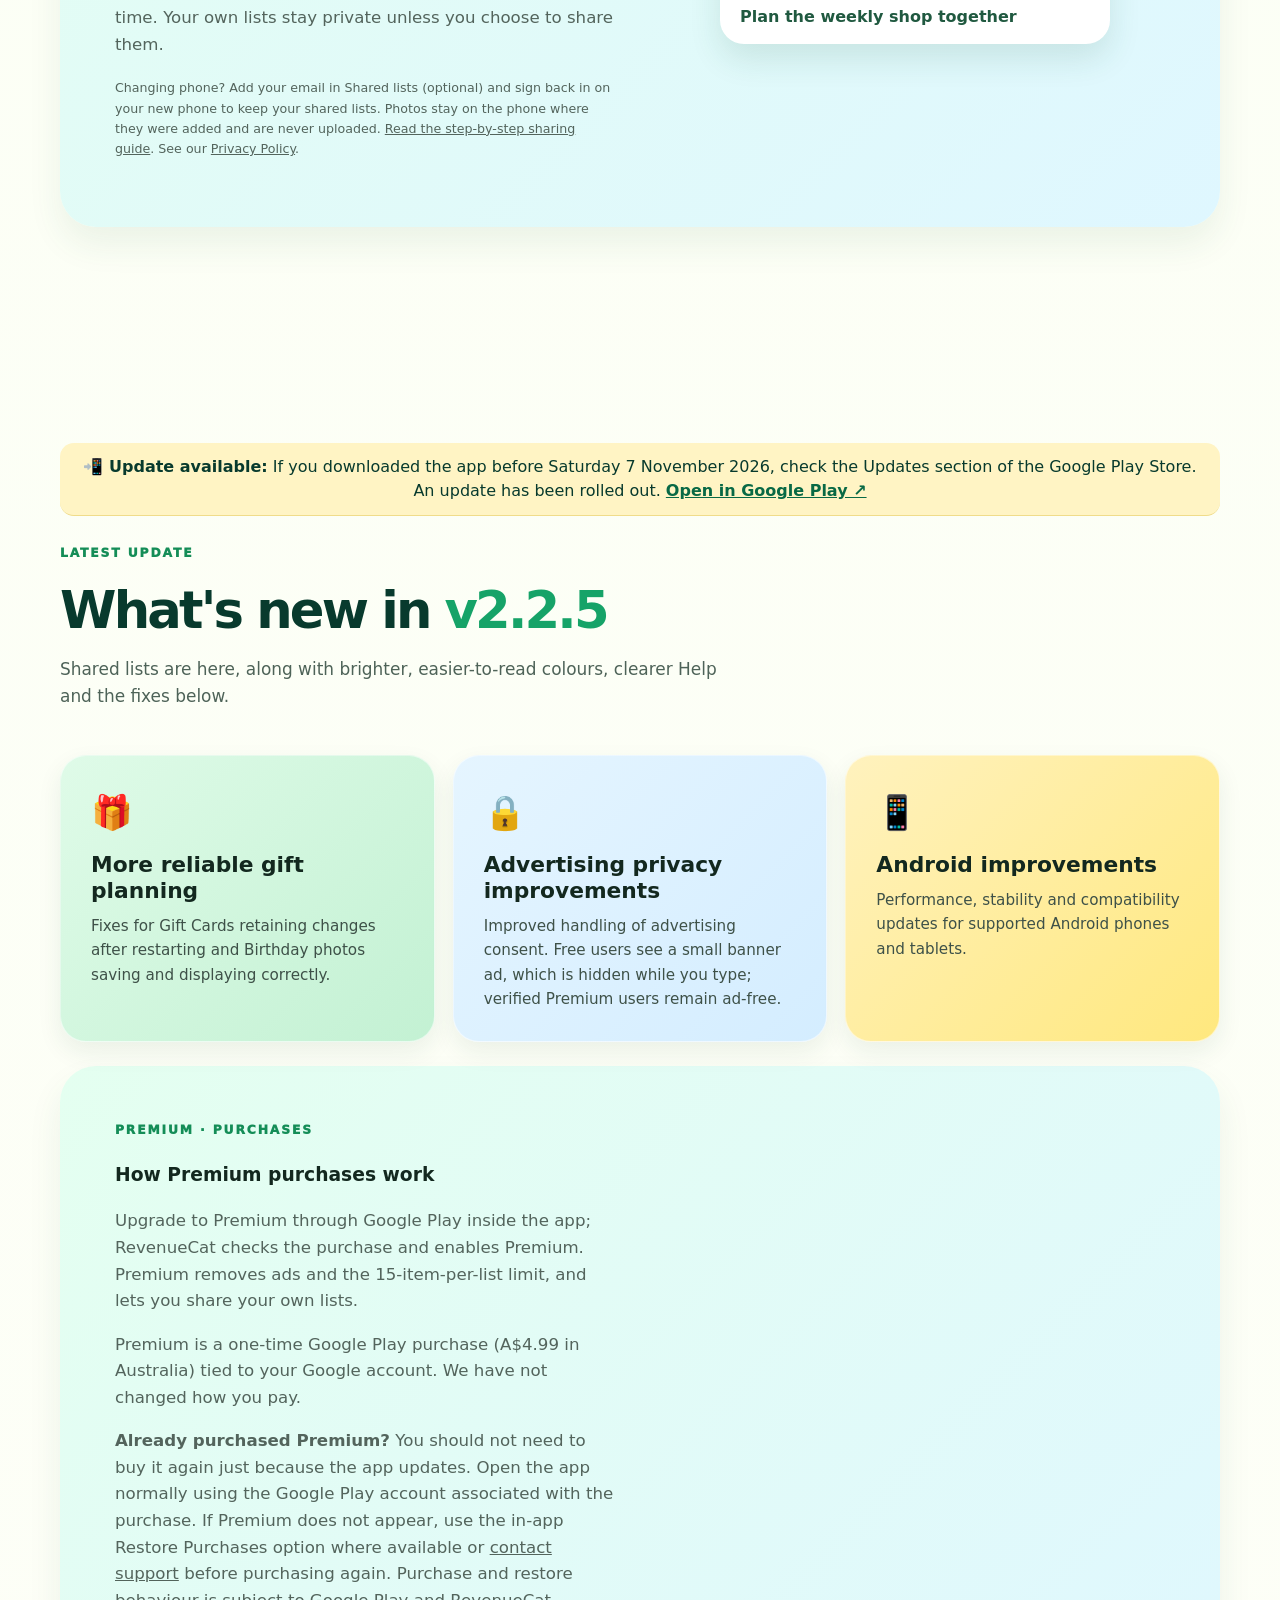
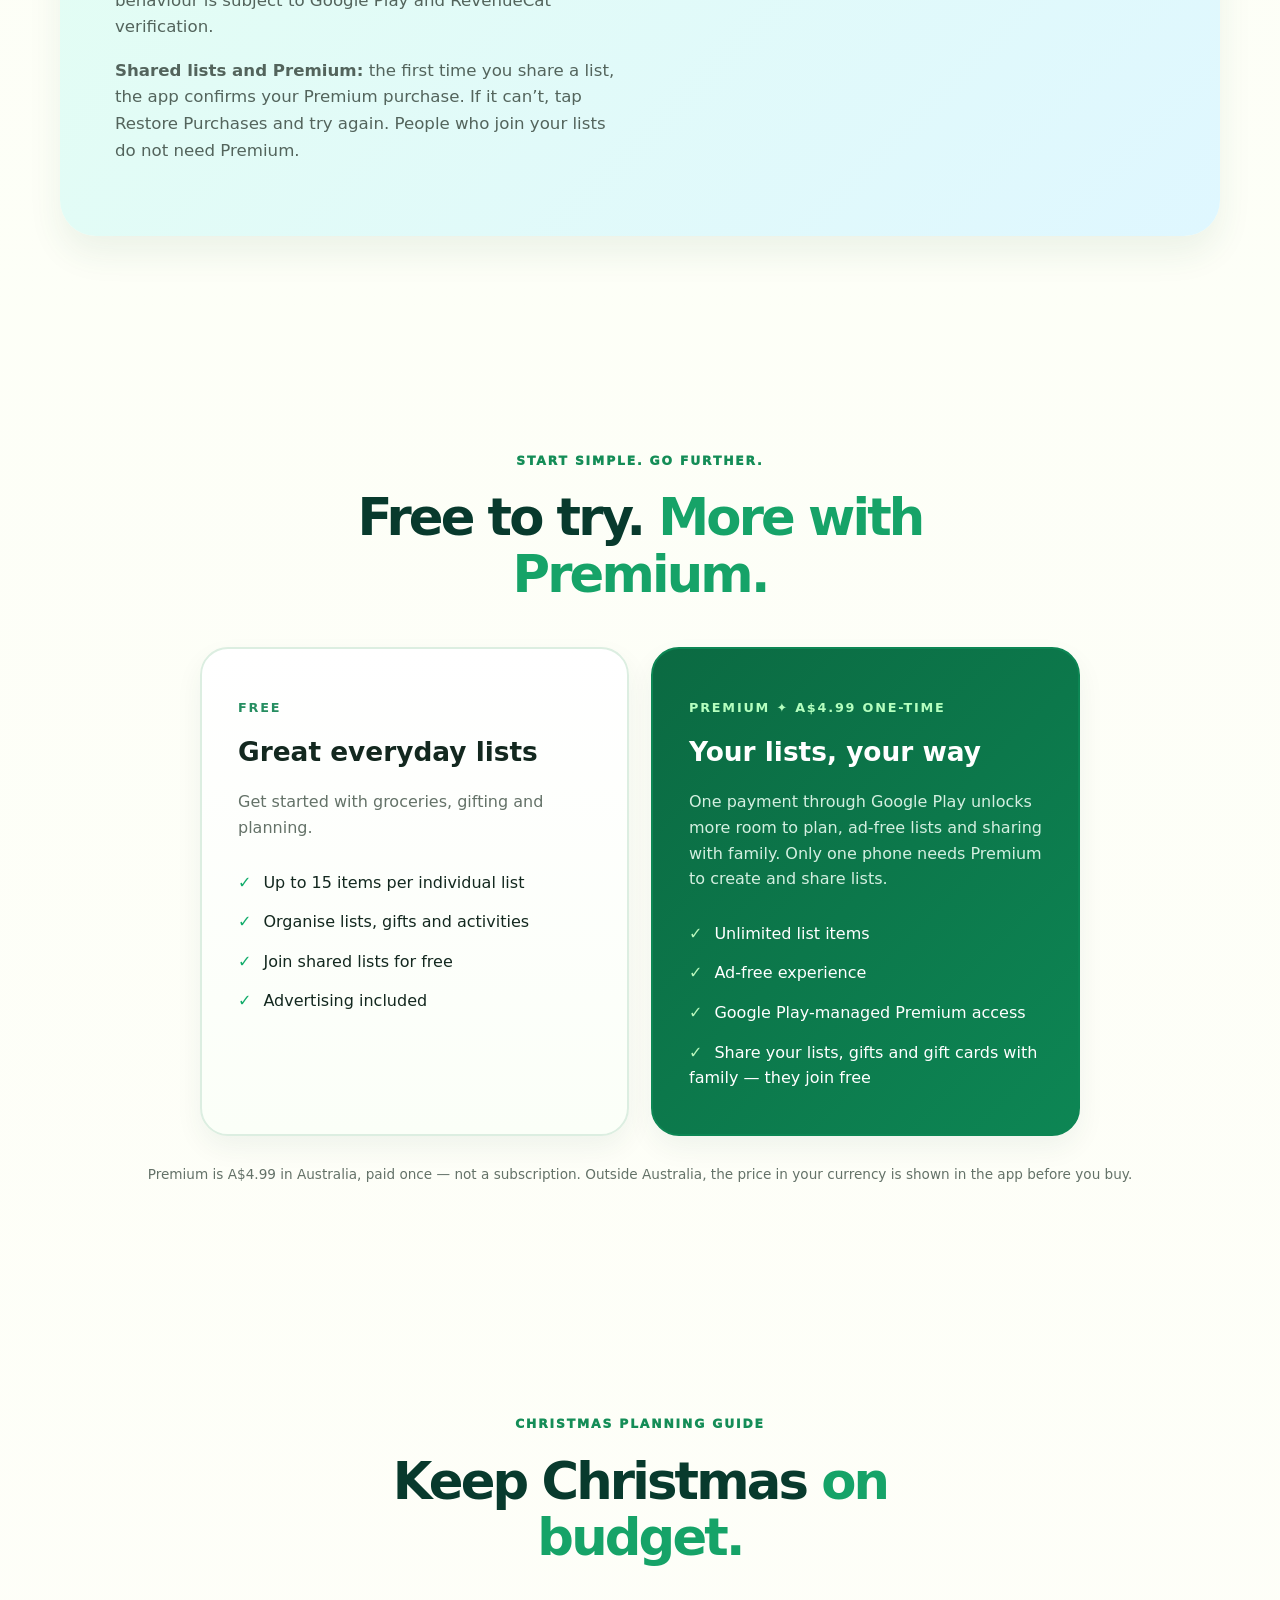
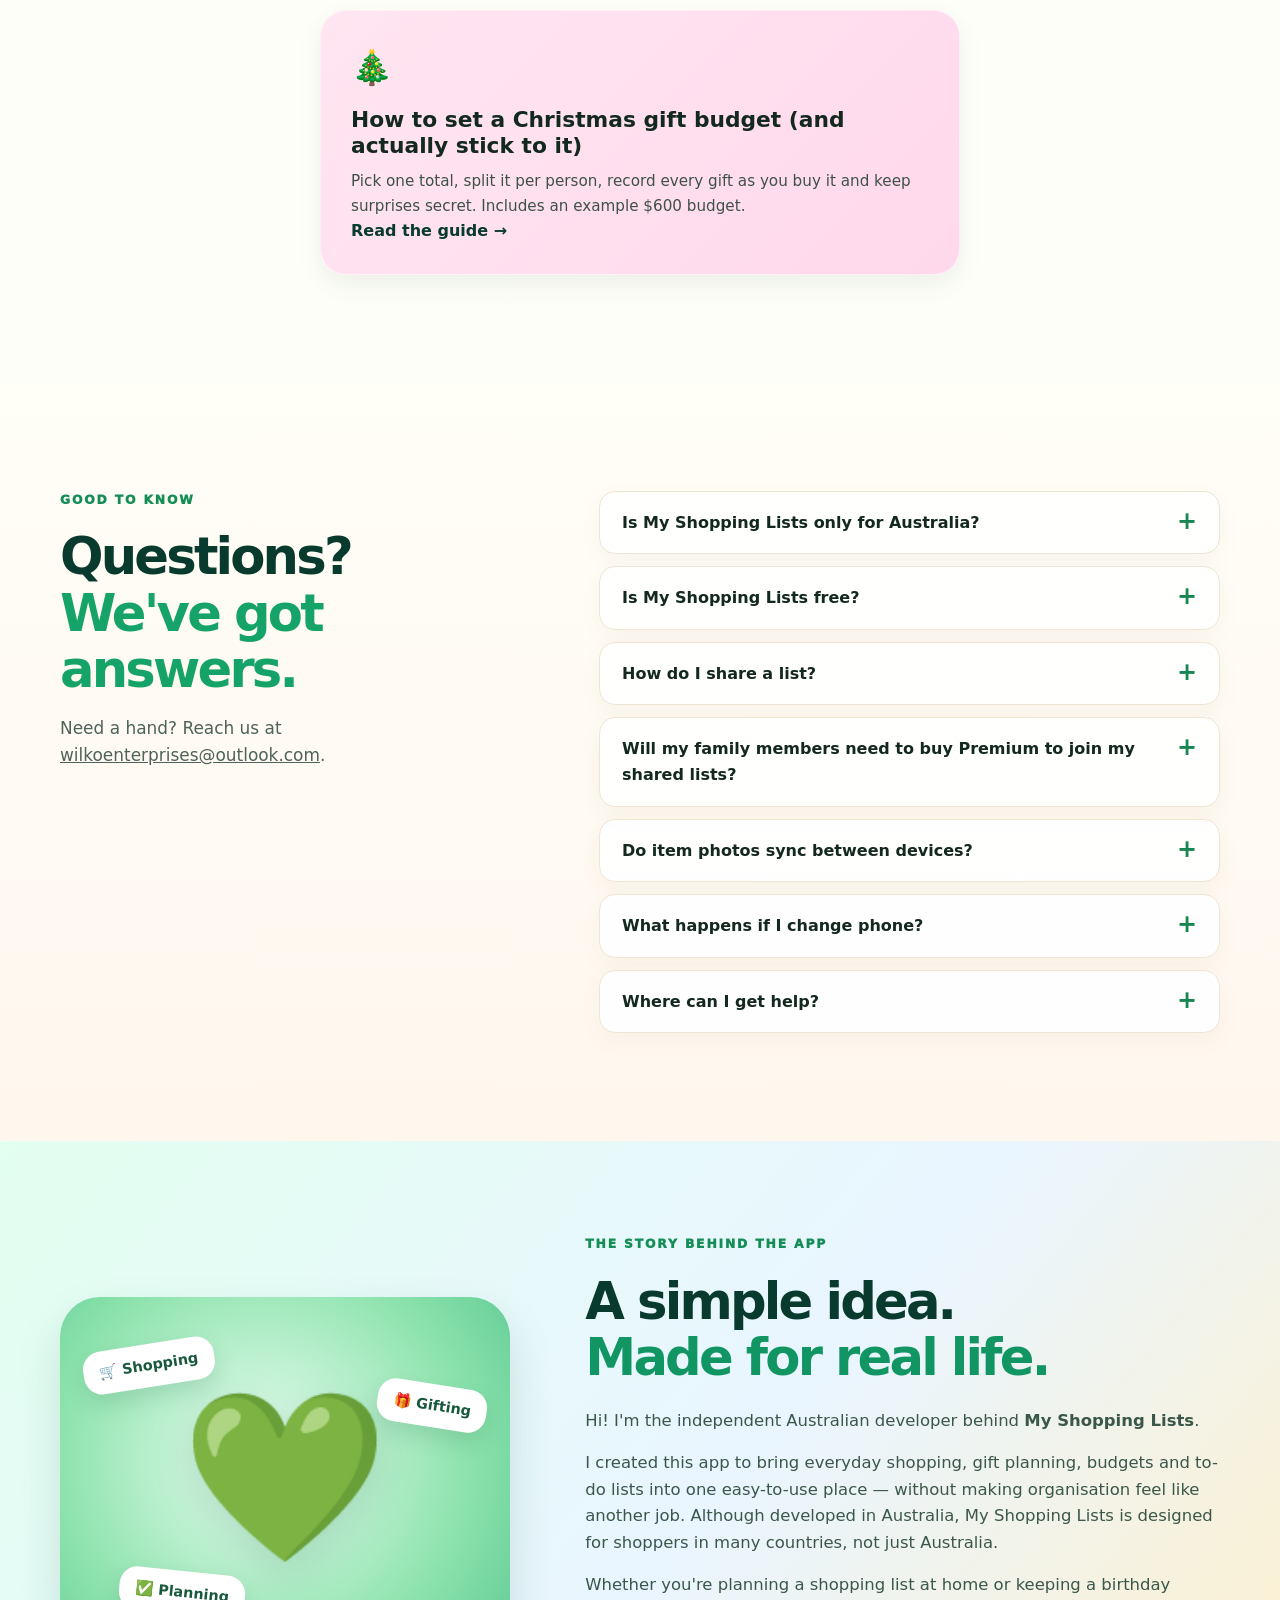
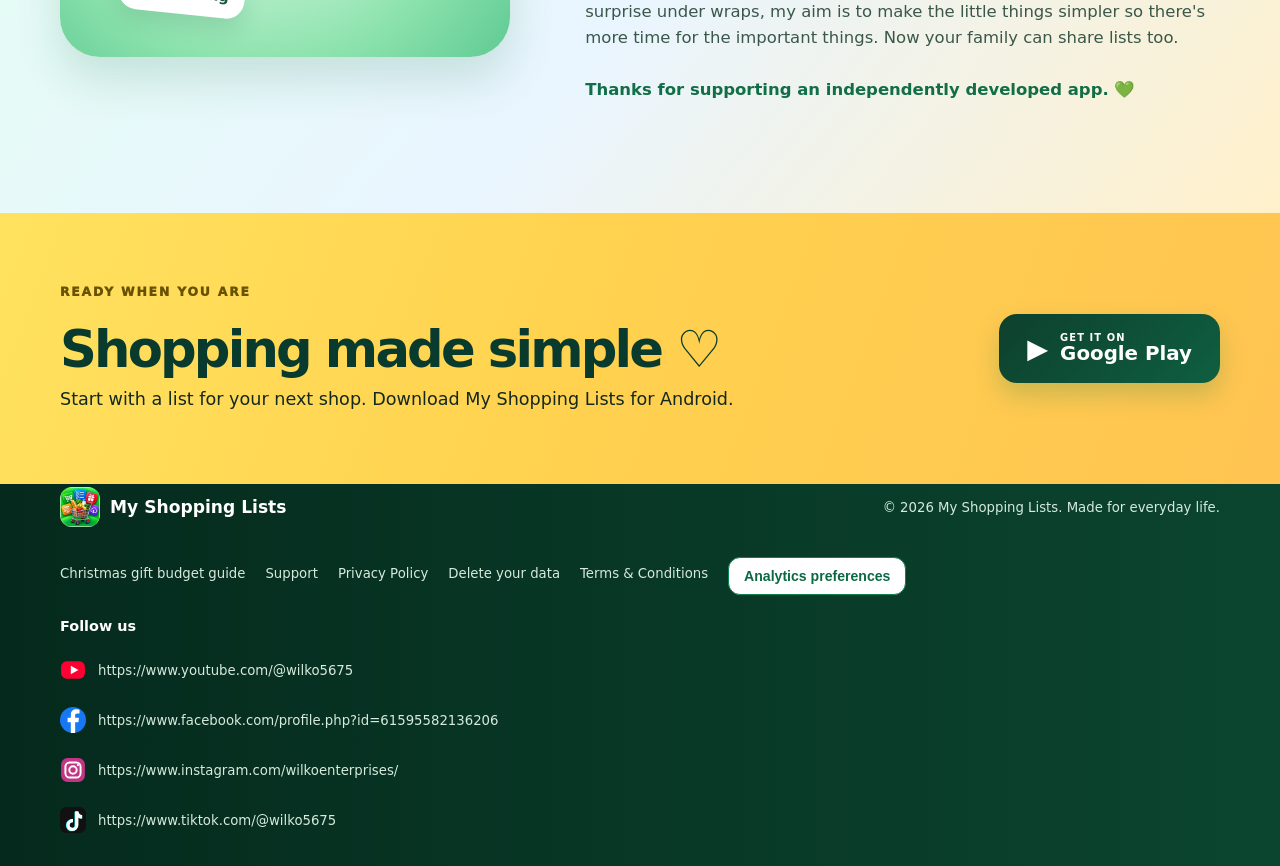
==== commit 3ce8dba7: "Add A$4.99 Premium price and Christmas gift budget guide - Show A$4.99 one-time price in hero, prici" ====
--- a/index.html
+++ b/index.html
@@ -4,7 +4,7 @@
   <meta charset="utf-8">
   <meta name="viewport" content="width=device-width, initial-scale=1">
   <meta name="theme-color" content="#106c45">
-  <meta name="description" content="Make grocery lists by store, share them with family, plan gift budgets and track gift card balances. Free on Android, with a one-time Premium upgrade and no subscription.">
+  <meta name="description" content="Make grocery lists by store, share them with family, plan gift budgets and track gift card balances. Free on Android. Premium is a one-time A$4.99 — only one phone needs it, family joins free.">
   <meta property="og:title" content="My Shopping Lists — Shared shopping lists &amp; gift budgets for Android">
   <meta property="og:description" content="Made in Australia, designed for shoppers worldwide. Organise groceries, gifts and budgets. Premium offers an ad-free experience with unlimited lists.">
   <meta property="og:type" content="website">
@@ -25,7 +25,7 @@
 <section class="hero" id="top"><div class="hero-bg"></div><div class="wrap hero-layout">
  <div class="hero-copy"><p class="aussie-badge"><span aria-hidden="true">🇦🇺</span> Made in Australia. For shoppers everywhere.</p><p class="eyebrow"><span class="spark">✦</span> SHOPPING LISTS FOR ANDROID</p><h1>Plan your shop.<br><em>Tick it off.</em></h1><p class="lead">Grocery lists by store, gift budgets, gift cards and to-dos in one app. Share lists with the family so everyone knows what’s already in the trolley.</p>
  <div class="hero-ctas"><a class="button button-large" href="https://play.google.com/store/apps/details?id=com.wilko.myshoppinglists" target="_blank" rel="noopener noreferrer"><span class="play-icon">▶</span><span><small>GET IT ON</small><strong>Google Play</strong></span></a><a class="text-link" href="#who-its-for">See how it works <span aria-hidden="true">→</span></a></div>
- <div class="hero-facts"><span>✓ Free to download, no sign-up</span><span>✓ Family joins shared lists free</span><span>✓ Pay once for Premium, no subscription</span></div></div>
+ <div class="hero-facts"><span>✓ Free to download, no sign-up</span><span>✓ Premium A$4.99 once, no subscription</span><span>✓ One phone buys, the family joins free</span></div></div>
  <figure class="lifestyle-card hero-photo">
   <div class="lifestyle-photo lifestyle-store">
    <img class="lifestyle-scene" src="shopping-in-store-v4.webp" alt="A shopper holds an apple and checks My Shopping Lists in the produce aisle." width="600" height="800" fetchpriority="high" decoding="async">
@@ -106,17 +106,18 @@
 </div>
 <div class="sync-card" style="margin-top:24px"><div><p class="eyebrow">PREMIUM · PURCHASES</p><h3>How Premium purchases work</h3>
 <p>Upgrade to Premium through Google Play inside the app; RevenueCat checks the purchase and enables Premium. Premium removes ads and the 15-item-per-list limit, and lets you share your own lists.</p>
-<p>Premium is a one-time Google Play purchase tied to your Google account. We have not changed how you pay.</p>
+<p>Premium is a one-time Google Play purchase (A$4.99 in Australia) tied to your Google account. We have not changed how you pay.</p>
 <p><strong>Already purchased Premium?</strong> You should not need to buy it again just because the app updates. Open the app normally using the Google Play account associated with the purchase. If Premium does not appear, use the in-app Restore Purchases option where available or <a href="mailto:wilkoenterprises@outlook.com?subject=My%20Shopping%20Lists%20Premium%20Help">contact support</a> before purchasing again. Purchase and restore behaviour is subject to Google Play and RevenueCat verification.</p>
 <p><strong>Shared lists and Premium:</strong> the first time you share a list, the app confirms your Premium purchase. If it can’t, tap Restore Purchases and try again. People who join your lists do not need Premium.</p>
 </div></div>
 </section>
-<section class="section wrap" id="premium"><div class="section-heading center"><p class="eyebrow">START SIMPLE. GO FURTHER.</p><h2>Free to try. <span>More with Premium.</span></h2></div><div class="pricing"><article class="tier"><p class="tier-label">FREE</p><h3>Great everyday lists</h3><p>Get started with groceries, gifting and planning.</p><ul><li>Up to 15 items per individual list</li><li>Organise lists, gifts and activities</li><li>Join shared lists for free</li><li>Advertising included</li></ul></article><article class="tier tier-featured"><p class="tier-label">PREMIUM ✦</p><h3>Your lists, your way</h3><p>One payment through Google Play unlocks more room to plan, ad-free lists and sharing with family.</p><ul><li>Unlimited list items</li><li>Ad-free experience</li><li>Google Play-managed Premium access</li><li>Share your lists, gifts and gift cards with family — they join free</li></ul></article></div><p class="center small-note">Premium is a single one-time payment, not a subscription. The price for your country is shown in the app before you buy.</p></section>
+<section class="section wrap" id="premium"><div class="section-heading center"><p class="eyebrow">START SIMPLE. GO FURTHER.</p><h2>Free to try. <span>More with Premium.</span></h2></div><div class="pricing"><article class="tier"><p class="tier-label">FREE</p><h3>Great everyday lists</h3><p>Get started with groceries, gifting and planning.</p><ul><li>Up to 15 items per individual list</li><li>Organise lists, gifts and activities</li><li>Join shared lists for free</li><li>Advertising included</li></ul></article><article class="tier tier-featured"><p class="tier-label">PREMIUM ✦ A$4.99 ONE-TIME</p><h3>Your lists, your way</h3><p>One payment through Google Play unlocks more room to plan, ad-free lists and sharing with family. Only one phone needs Premium to create and share lists.</p><ul><li>Unlimited list items</li><li>Ad-free experience</li><li>Google Play-managed Premium access</li><li>Share your lists, gifts and gift cards with family — they join free</li></ul></article></div><p class="center small-note">Premium is A$4.99 in Australia, paid once — not a subscription. Outside Australia, the price in your currency is shown in the app before you buy.</p></section>
+<section class="section wrap" id="guides" aria-labelledby="guides-title"><div class="section-heading center"><p class="eyebrow">CHRISTMAS PLANNING GUIDE</p><h2 id="guides-title">Keep Christmas <span>on budget.</span></h2></div><div class="feature-grid" style="grid-template-columns:minmax(0,640px);justify-content:center"><article class="feature f-pink"><div class="emoji" aria-hidden="true">🎄</div><h3><a href="christmas-gift-budget.html" style="color:inherit;text-decoration:none">How to set a Christmas gift budget (and actually stick to it)</a></h3><p>Pick one total, split it per person, record every gift as you buy it and keep surprises secret. Includes an example $600 budget.</p><a class="text-link" href="christmas-gift-budget.html">Read the guide →</a></article></div></section>
 <section class="section faq-section" id="faq"><div class="wrap faq-layout"><div class="section-heading"><p class="eyebrow">GOOD TO KNOW</p><h2>Questions?<br><span>We've got answers.</span></h2><p>Need a hand? Reach us at <a href="mailto:wilkoenterprises@outlook.com">wilkoenterprises@outlook.com</a>.</p></div><div class="faq-list">
  <details><summary>Is My Shopping Lists only for Australia?</summary><p>No. It is independently developed in Australia but designed for shoppers internationally. You can add shops from your own country and scan supported product barcodes from Australia and overseas. Product matches depend on available barcode data, and Google Play availability may vary by country.</p></details>
- <details><summary>Is My Shopping Lists free?</summary><p>Yes. The free version supports up to 15 items per individual list and includes advertising, and you can join shared lists for free. Premium removes the limit and ads, and lets you share your own lists. It is a one-time payment, not a subscription, and the price for your country is shown in the app before you buy.</p></details>
+ <details><summary>Is My Shopping Lists free?</summary><p>Yes. The free version supports up to 15 items per individual list and includes advertising, and you can join shared lists for free. Premium removes the limit and ads, and lets you share your own lists. Premium is a one-time payment of A$4.99 in Australia, not a subscription. Outside Australia, the price in your currency is shown in the app before you buy.</p></details>
  <details><summary>How do I share a list?</summary><p>With Premium, open a store, activity or to-do list and tap Share, then Share this list. Send the 8-number invite code to the people you want. Only people with the code can join, and you can make a new code, remove people or stop sharing at any time.</p></details>
- <details><summary>Will my family members need to buy Premium to join my shared lists?</summary><p>No. Anyone can join a shared list for free with the invite code. Everyone in the list can add and tick items; deleting other people’s items needs the group password, if the owner set one. Joining does not give members Premium for their own lists.</p></details>
+ <details><summary>Will my family members need to buy Premium to join my shared lists?</summary><p>No. Only one phone needs Premium to create and share lists. Anyone can join a shared list for free with the invite code. Everyone in the list can add and tick items; deleting other people’s items needs the group password, if the owner set one. Joining does not give members Premium for their own lists.</p></details>
  <details><summary>Do item photos sync between devices?</summary><p>No. Photos for items, list tiles and gift-list people stay on the phone where they were added, including in shared lists. Budgets also stay on each phone.</p></details>
  <details><summary>What happens if I change phone?</summary><p>If you share your own lists, add your email first: tap Shared lists, then Add my email. On your new phone, tap Shared lists, then Moved from another phone? Sign in with email, and your shared lists come back. Use Restore Purchases to get Premium back. If you only joined other people’s lists, just join again with the invite code.</p></details>
  <details><summary>Where can I get help?</summary><p>Open Settings → Help &amp; How To in the app, or email <a href="mailto:wilkoenterprises@outlook.com">wilkoenterprises@outlook.com</a>.</p></details>
@@ -136,7 +137,7 @@
 </section>
 <section class="download-section"><div class="wrap download-content"><div><p class="eyebrow">READY WHEN YOU ARE</p><h2>Shopping made simple <span>♡</span></h2><p>Start with a list for your next shop. Download My Shopping Lists for Android.</p></div><a class="button button-large button-dark" href="https://play.google.com/store/apps/details?id=com.wilko.myshoppinglists" target="_blank" rel="noopener noreferrer"><span class="play-icon">▶</span><span><small>GET IT ON</small><strong>Google Play</strong></span></a></div></section>
 </main>
-<footer class="footer"><div class="wrap footer-row"><a class="brand" href="#top"><img src="app-icon.webp" alt="" width="40" height="40"><span>My Shopping Lists</span></a><p>© <span id="year">2026</span> My Shopping Lists. Made for everyday life.</p><div class="footer-links"><a href="support.html">Support</a><a href="privacy.html">Privacy Policy</a><a href="delete-data.html">Delete your data</a><a href="terms.html">Terms &amp; Conditions</a><button type="button" id="analytics-preferences" aria-label="Change analytics preferences">Analytics preferences</button></div>
+<footer class="footer"><div class="wrap footer-row"><a class="brand" href="#top"><img src="app-icon.webp" alt="" width="40" height="40"><span>My Shopping Lists</span></a><p>© <span id="year">2026</span> My Shopping Lists. Made for everyday life.</p><div class="footer-links"><a href="christmas-gift-budget.html">Christmas gift budget guide</a><a href="support.html">Support</a><a href="privacy.html">Privacy Policy</a><a href="delete-data.html">Delete your data</a><a href="terms.html">Terms &amp; Conditions</a><button type="button" id="analytics-preferences" aria-label="Change analytics preferences">Analytics preferences</button></div>
 <nav class="social-links" aria-label="Follow My Shopping Lists">
  <span>Follow us</span>
  <ul class="social-list">
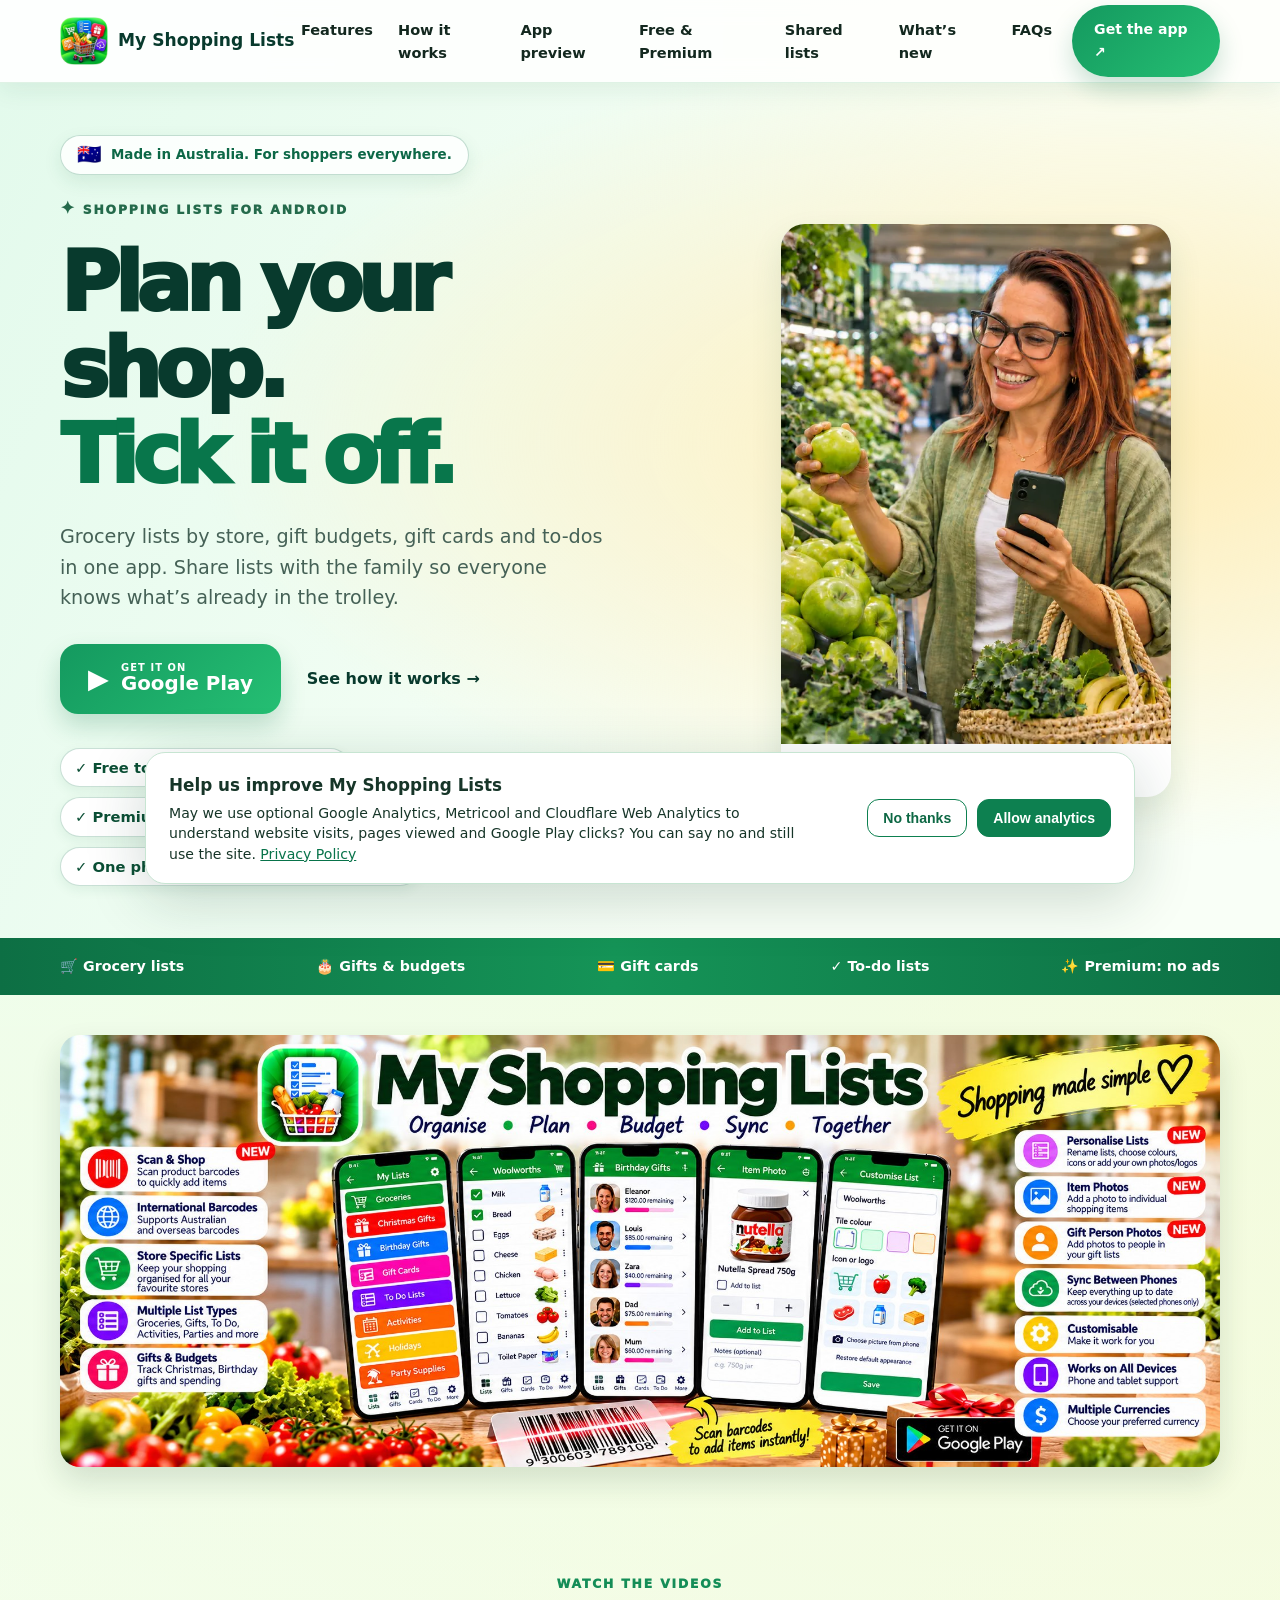
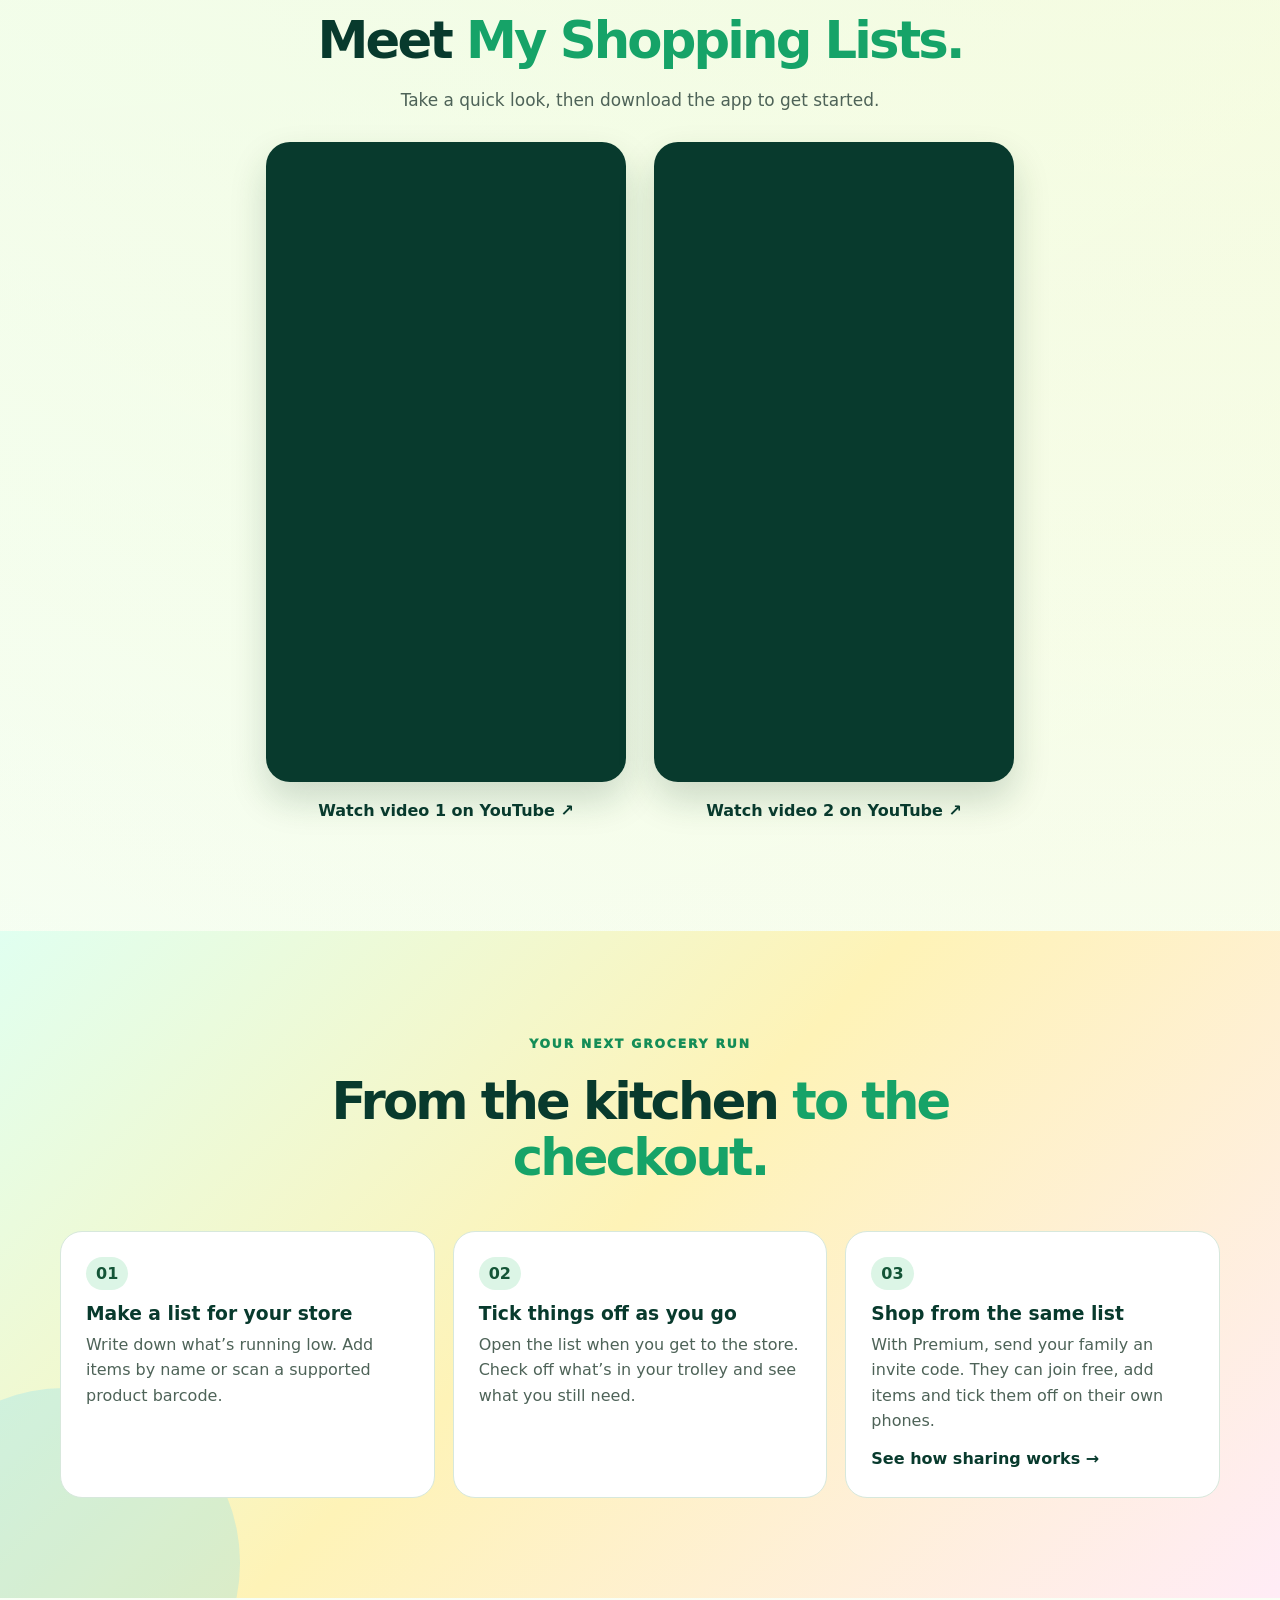
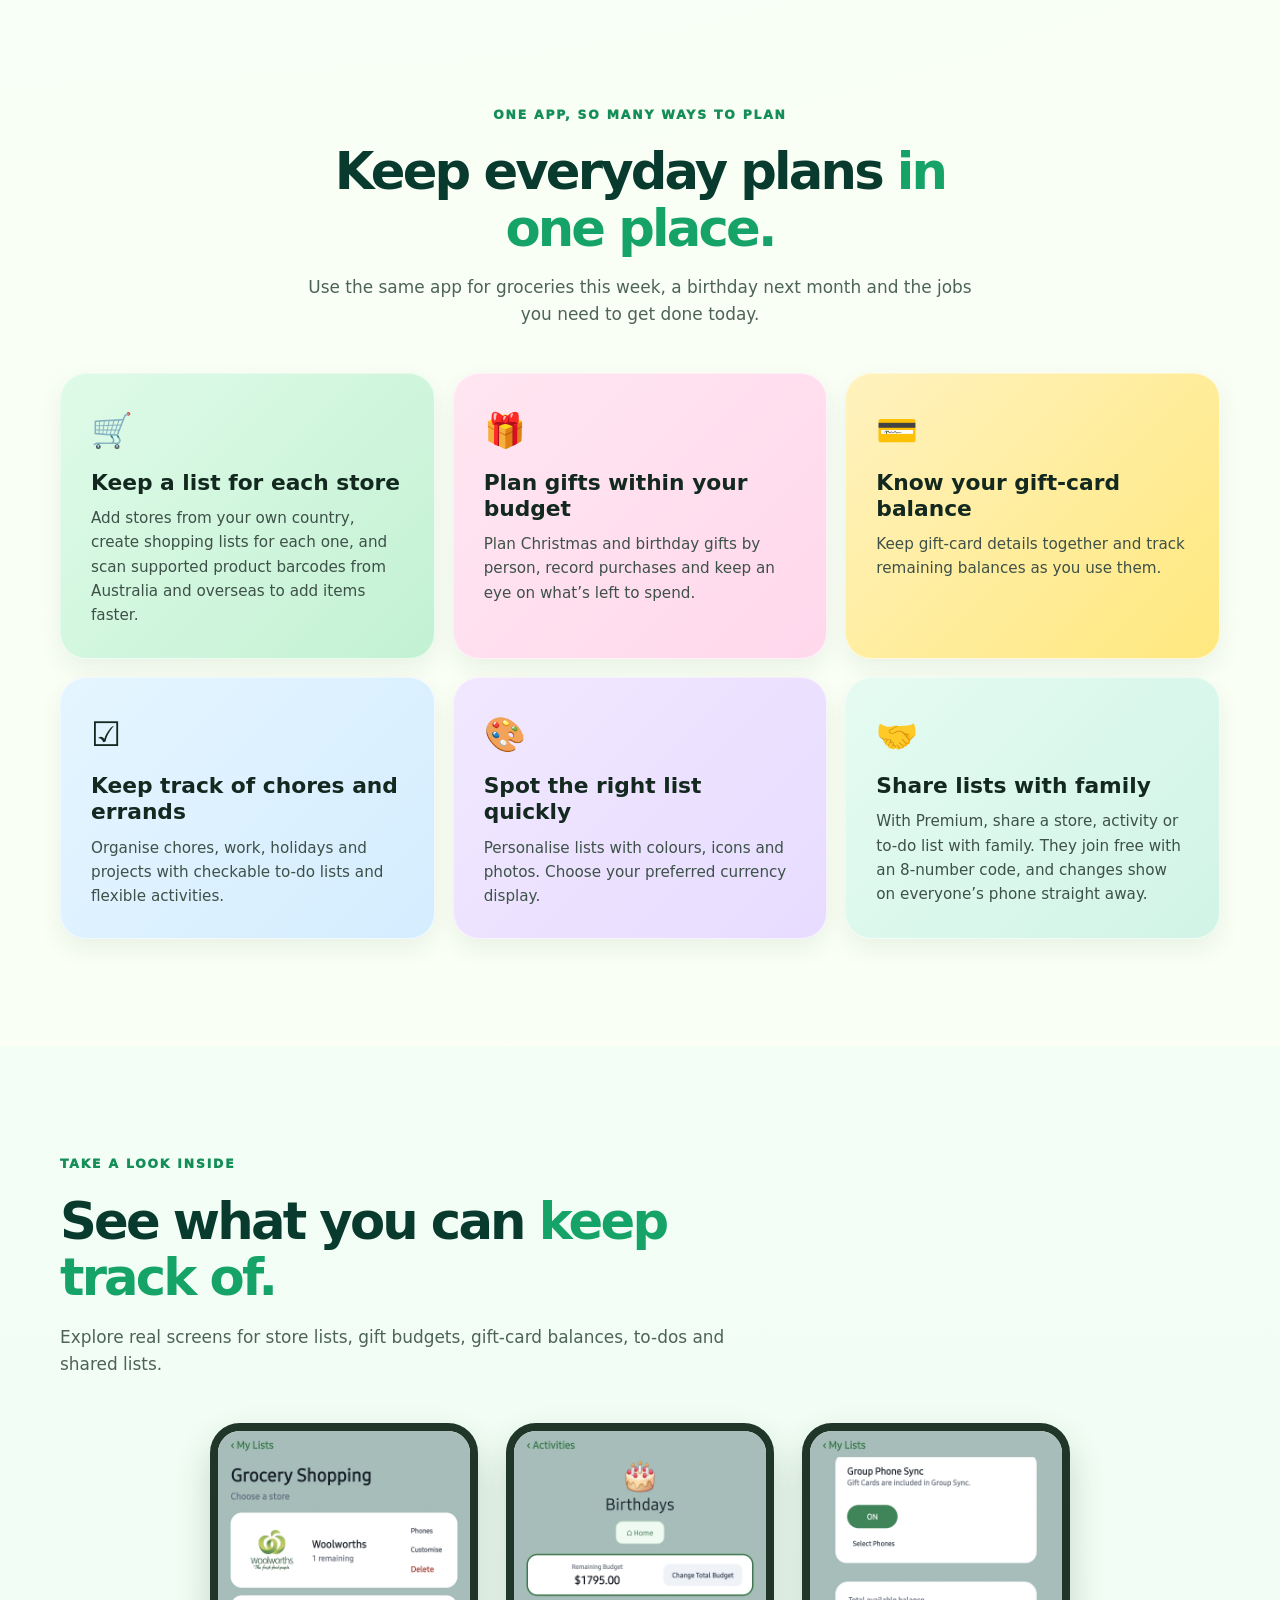
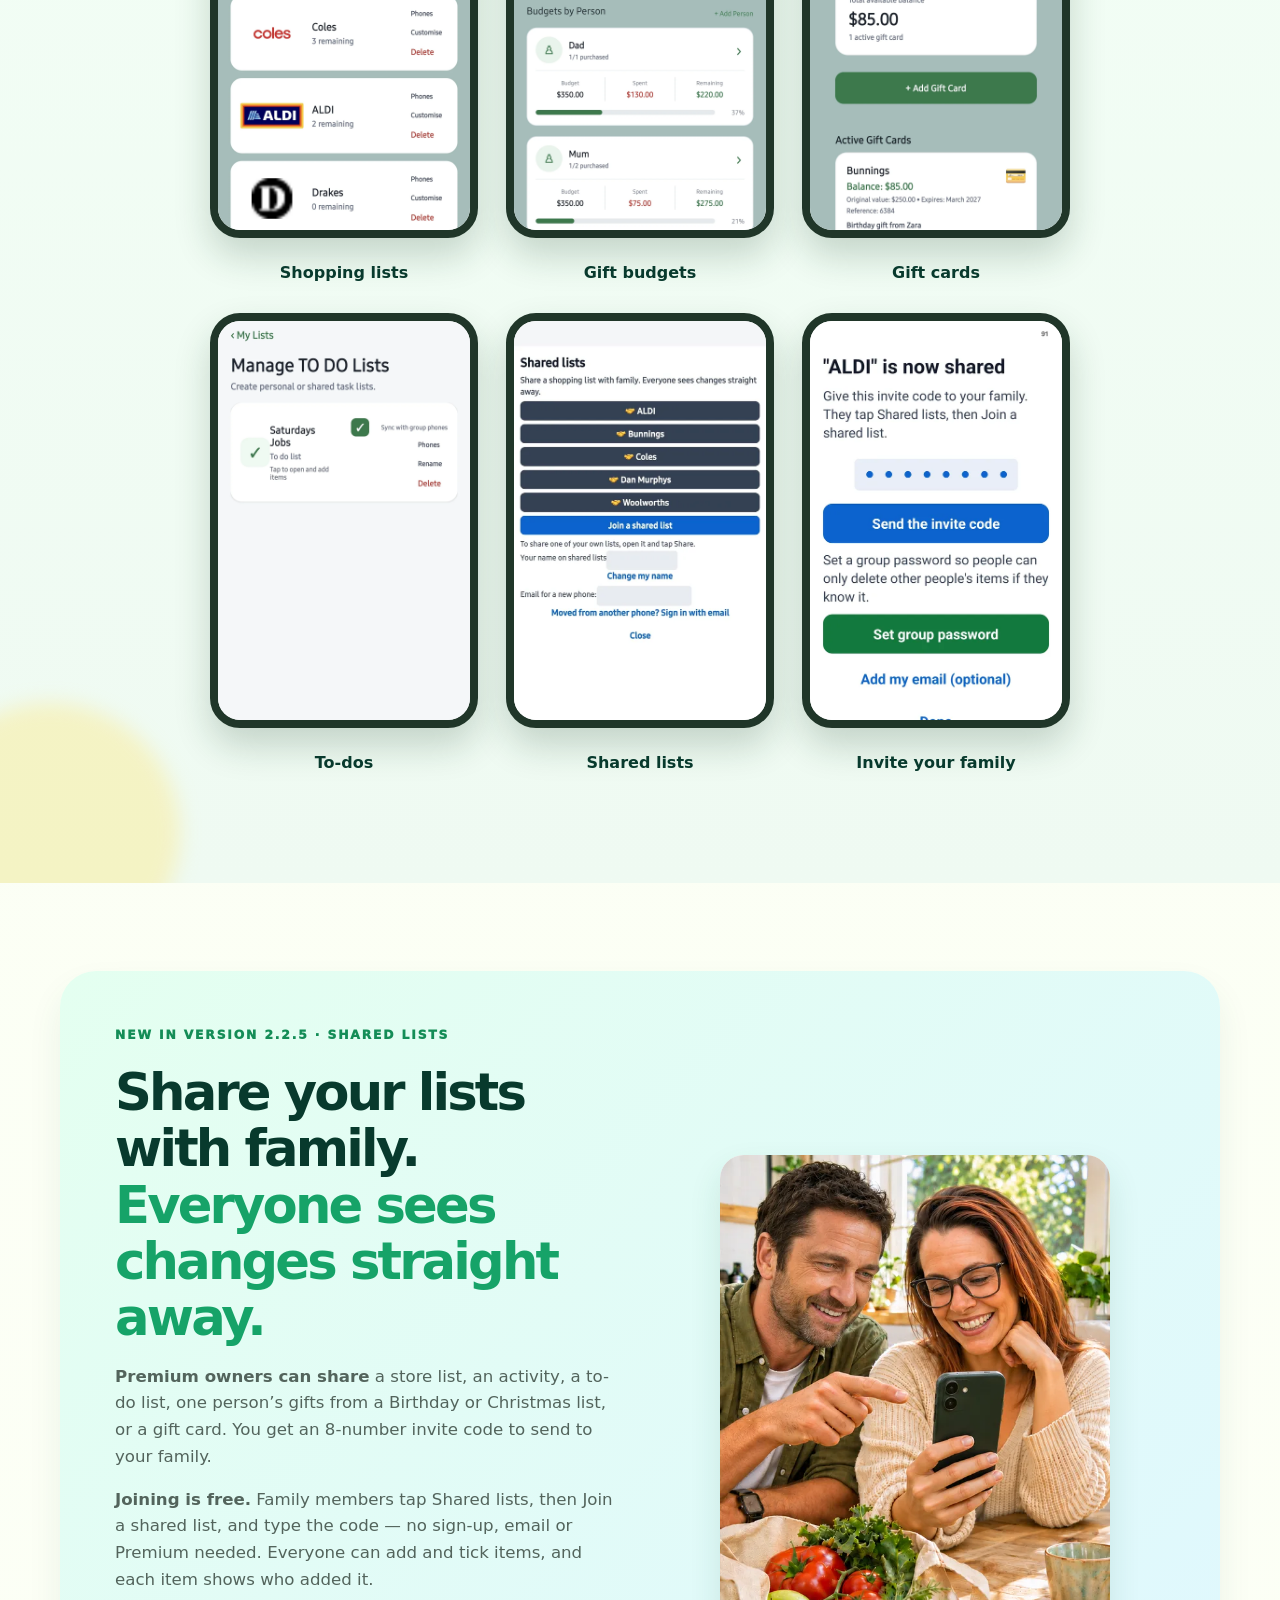
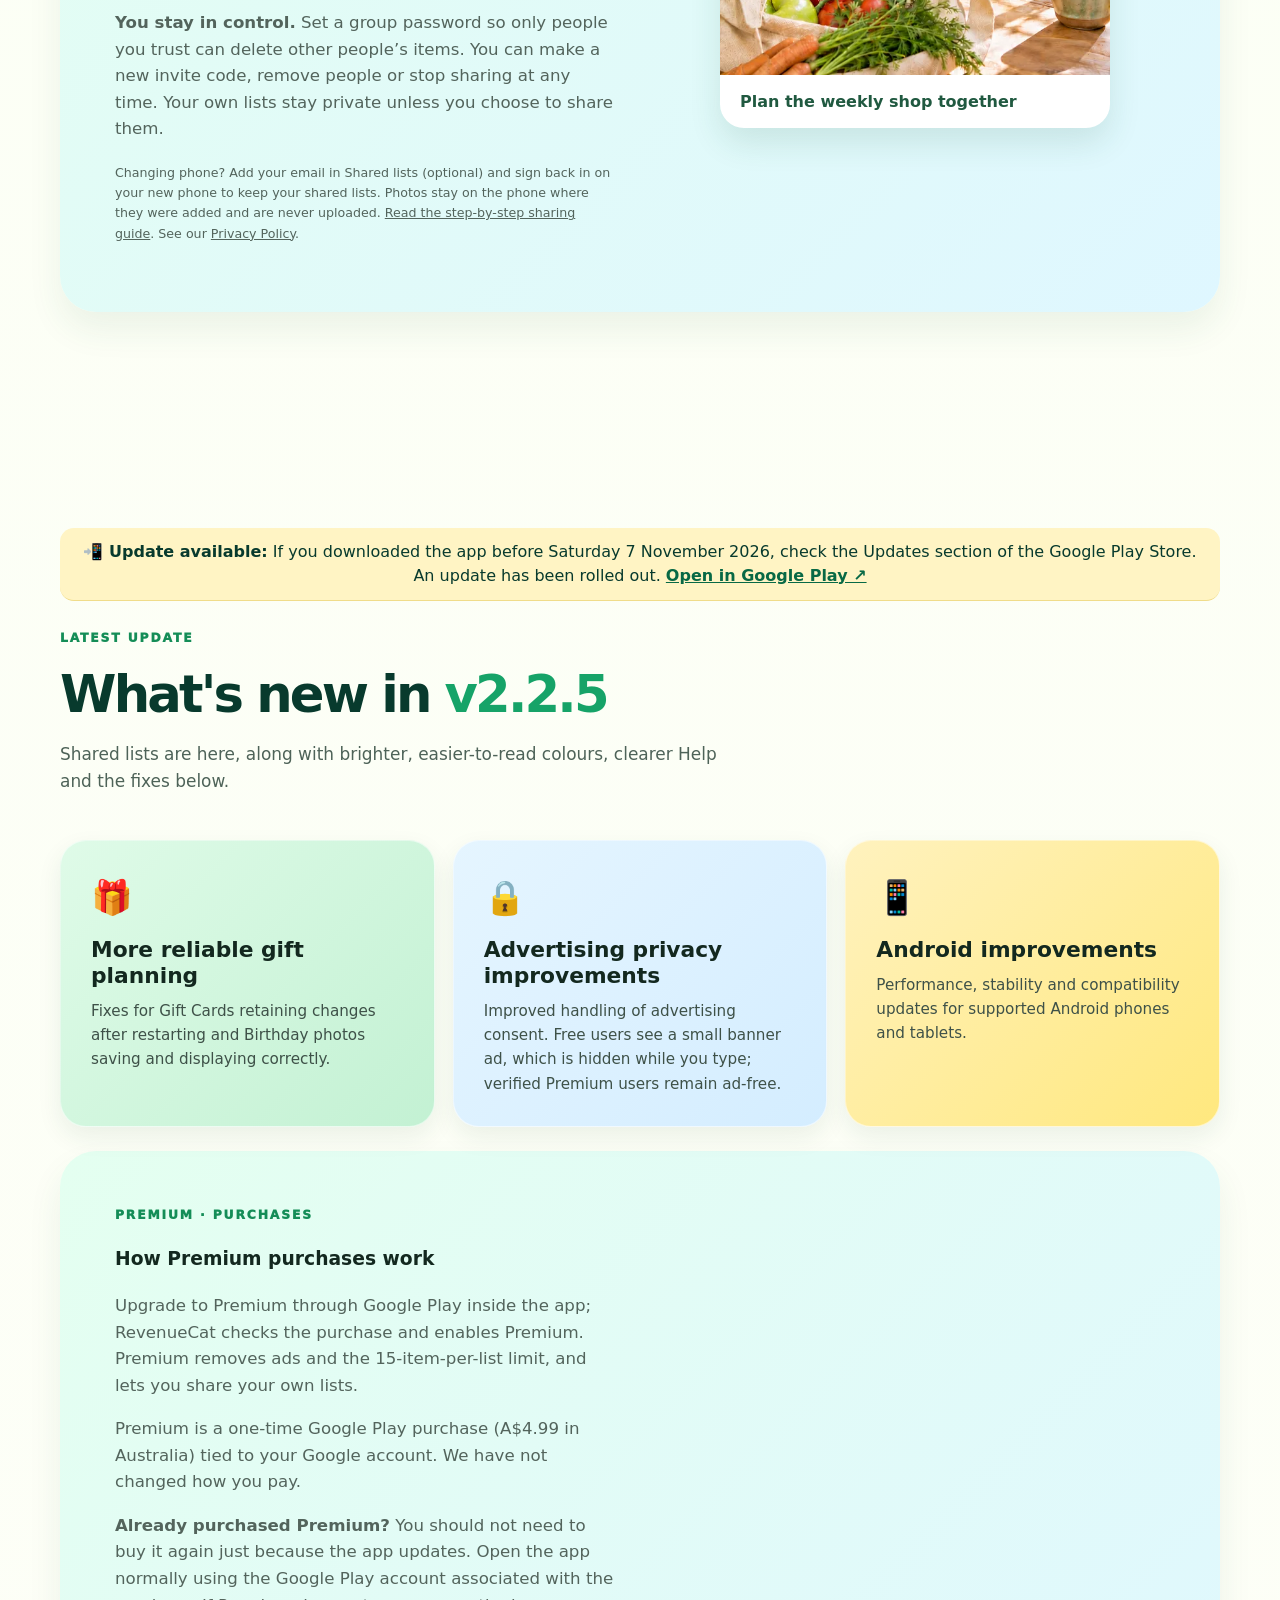
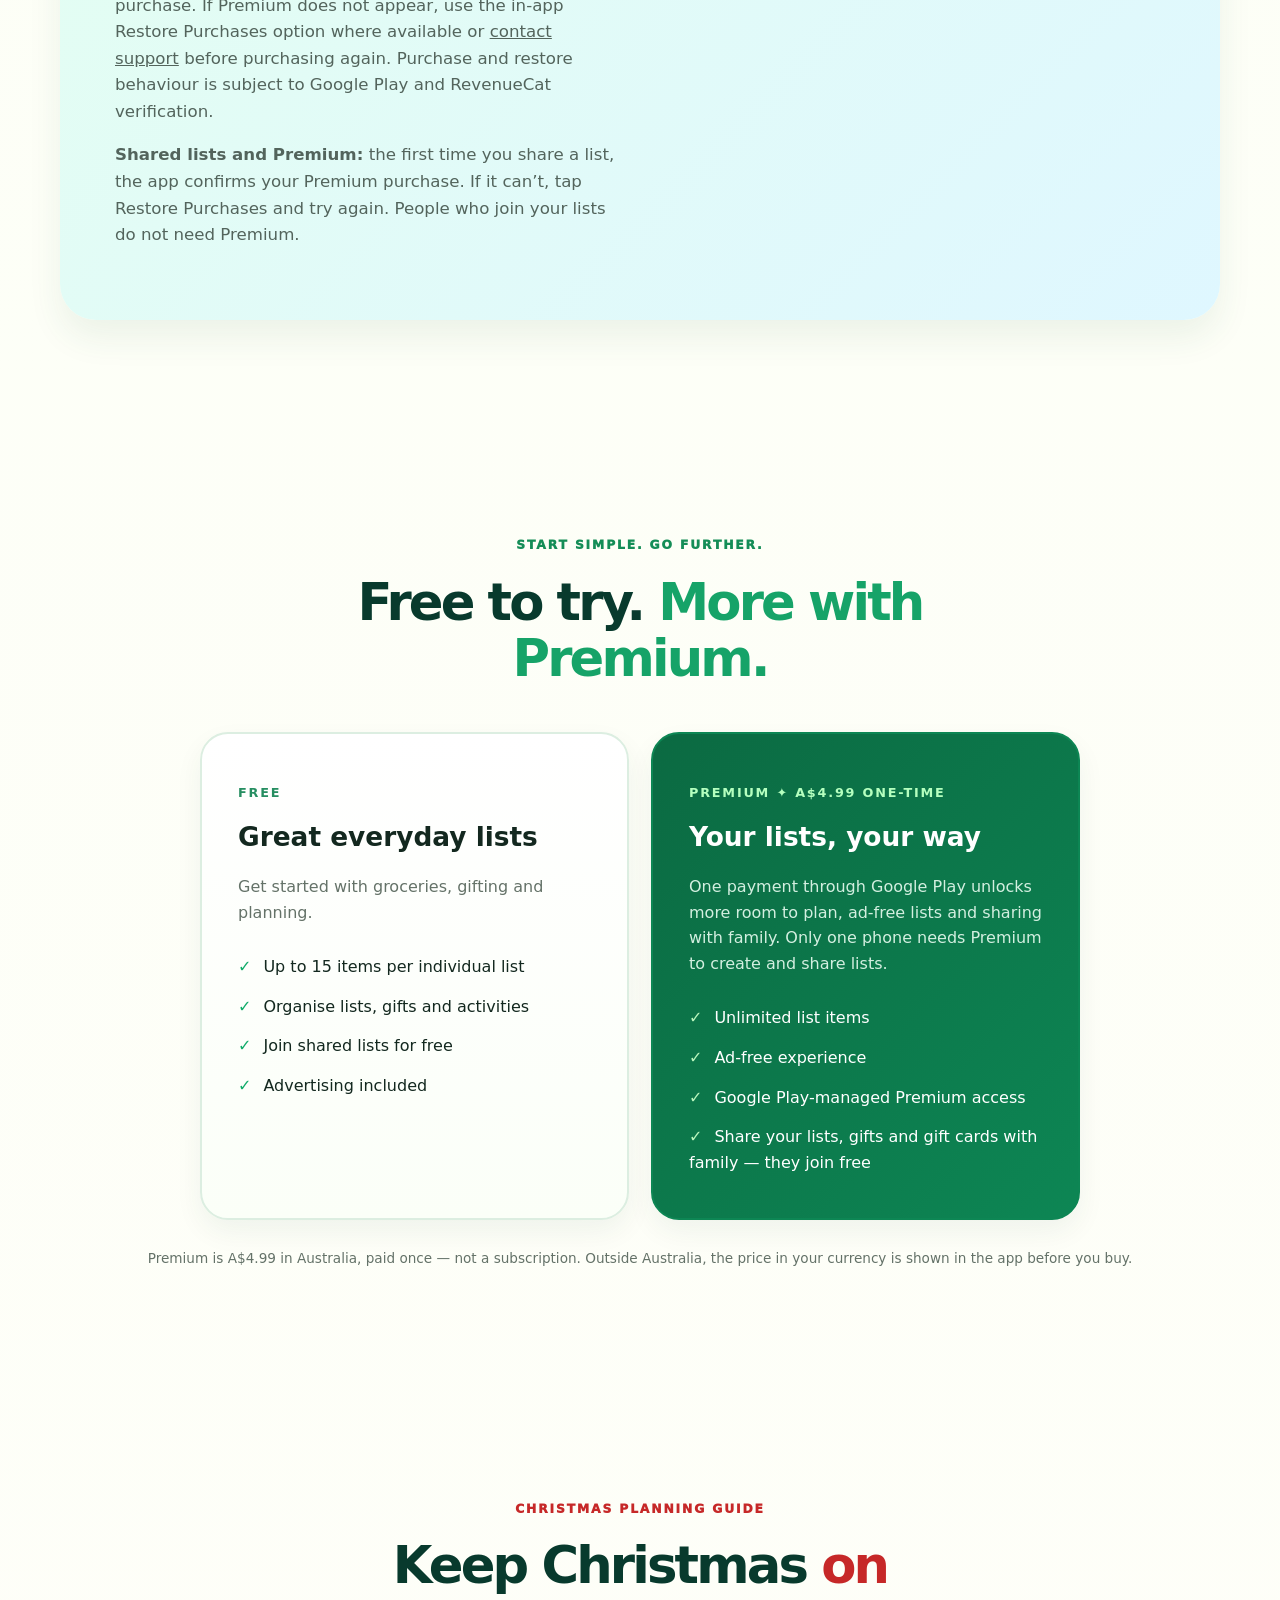
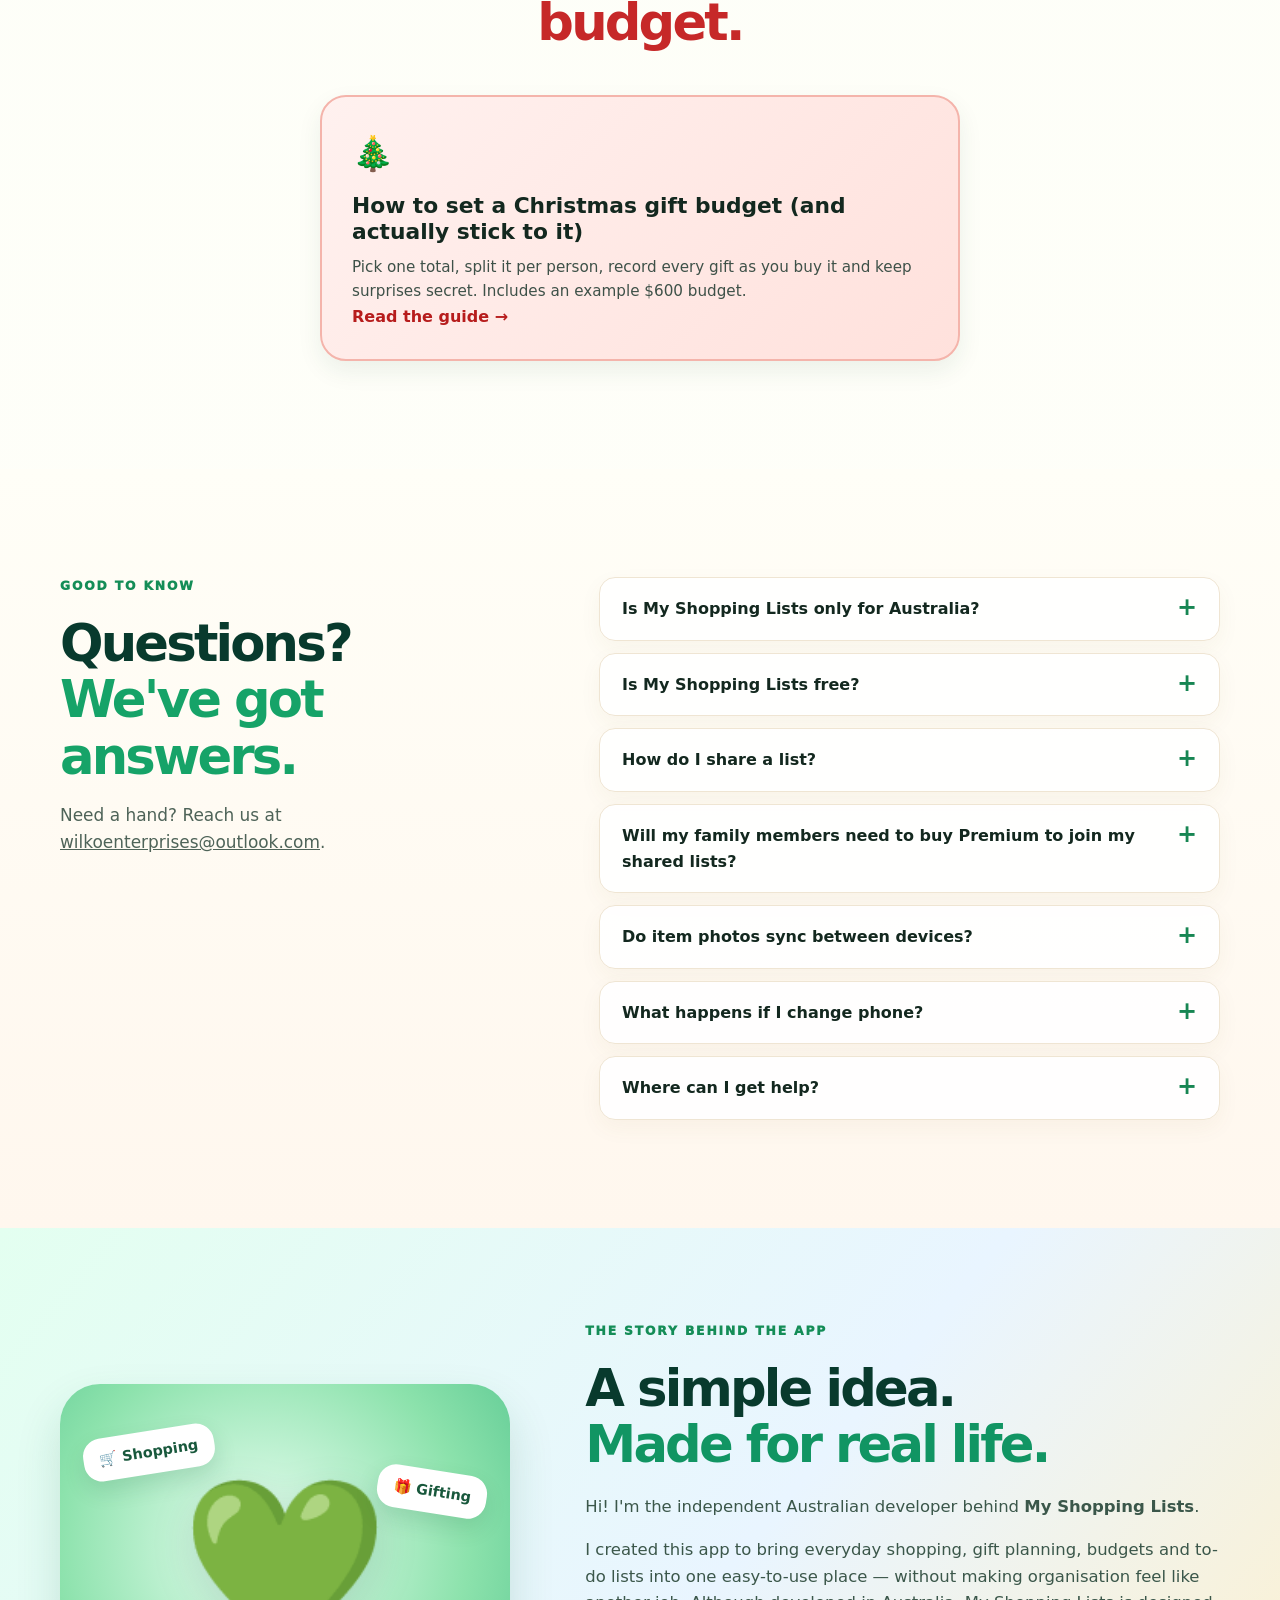
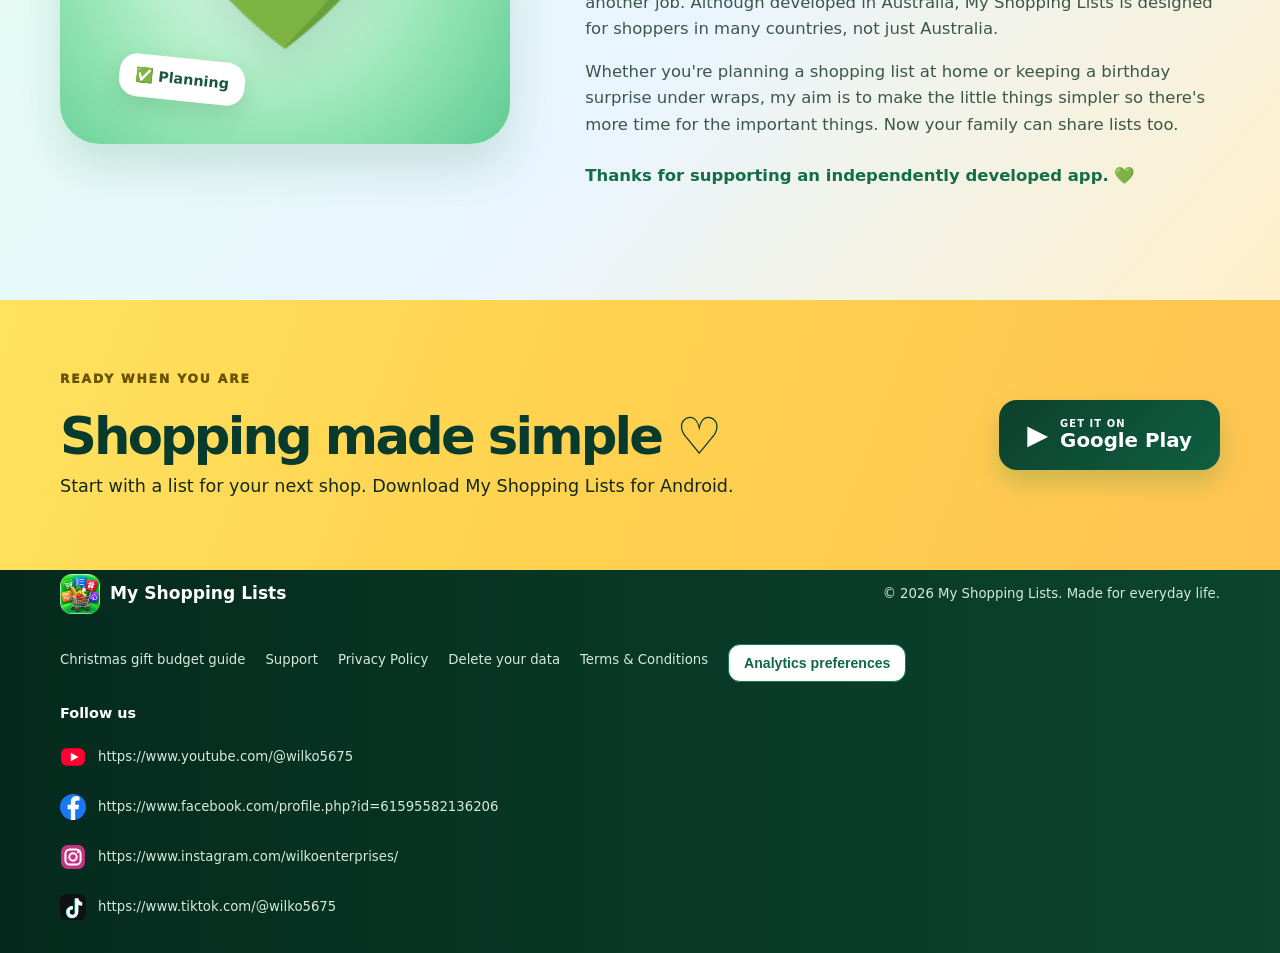
==== commit 4275f2a4: "Higher-contrast hero selling points; festive red Christmas guide card Co-Authored-By: Claude Opus 5." ====
--- a/index.html
+++ b/index.html
@@ -112,7 +112,7 @@
 </div></div>
 </section>
 <section class="section wrap" id="premium"><div class="section-heading center"><p class="eyebrow">START SIMPLE. GO FURTHER.</p><h2>Free to try. <span>More with Premium.</span></h2></div><div class="pricing"><article class="tier"><p class="tier-label">FREE</p><h3>Great everyday lists</h3><p>Get started with groceries, gifting and planning.</p><ul><li>Up to 15 items per individual list</li><li>Organise lists, gifts and activities</li><li>Join shared lists for free</li><li>Advertising included</li></ul></article><article class="tier tier-featured"><p class="tier-label">PREMIUM ✦ A$4.99 ONE-TIME</p><h3>Your lists, your way</h3><p>One payment through Google Play unlocks more room to plan, ad-free lists and sharing with family. Only one phone needs Premium to create and share lists.</p><ul><li>Unlimited list items</li><li>Ad-free experience</li><li>Google Play-managed Premium access</li><li>Share your lists, gifts and gift cards with family — they join free</li></ul></article></div><p class="center small-note">Premium is A$4.99 in Australia, paid once — not a subscription. Outside Australia, the price in your currency is shown in the app before you buy.</p></section>
-<section class="section wrap" id="guides" aria-labelledby="guides-title"><div class="section-heading center"><p class="eyebrow">CHRISTMAS PLANNING GUIDE</p><h2 id="guides-title">Keep Christmas <span>on budget.</span></h2></div><div class="feature-grid" style="grid-template-columns:minmax(0,640px);justify-content:center"><article class="feature f-pink"><div class="emoji" aria-hidden="true">🎄</div><h3><a href="christmas-gift-budget.html" style="color:inherit;text-decoration:none">How to set a Christmas gift budget (and actually stick to it)</a></h3><p>Pick one total, split it per person, record every gift as you buy it and keep surprises secret. Includes an example $600 budget.</p><a class="text-link" href="christmas-gift-budget.html">Read the guide →</a></article></div></section>
+<section class="section wrap" id="guides" aria-labelledby="guides-title"><div class="section-heading center"><p class="eyebrow">CHRISTMAS PLANNING GUIDE</p><h2 id="guides-title">Keep Christmas <span>on budget.</span></h2></div><div class="feature-grid" style="grid-template-columns:minmax(0,640px);justify-content:center"><article class="feature xmas"><div class="emoji" aria-hidden="true">🎄</div><h3><a href="christmas-gift-budget.html" style="color:inherit;text-decoration:none">How to set a Christmas gift budget (and actually stick to it)</a></h3><p>Pick one total, split it per person, record every gift as you buy it and keep surprises secret. Includes an example $600 budget.</p><a class="text-link" href="christmas-gift-budget.html">Read the guide →</a></article></div></section>
 <section class="section faq-section" id="faq"><div class="wrap faq-layout"><div class="section-heading"><p class="eyebrow">GOOD TO KNOW</p><h2>Questions?<br><span>We've got answers.</span></h2><p>Need a hand? Reach us at <a href="mailto:wilkoenterprises@outlook.com">wilkoenterprises@outlook.com</a>.</p></div><div class="faq-list">
  <details><summary>Is My Shopping Lists only for Australia?</summary><p>No. It is independently developed in Australia but designed for shoppers internationally. You can add shops from your own country and scan supported product barcodes from Australia and overseas. Product matches depend on available barcode data, and Google Play availability may vary by country.</p></details>
  <details><summary>Is My Shopping Lists free?</summary><p>Yes. The free version supports up to 15 items per individual list and includes advertising, and you can join shared lists for free. Premium removes the limit and ads, and lets you share your own lists. Premium is a one-time payment of A$4.99 in Australia, not a subscription. Outside Australia, the price in your currency is shown in the app before you buy.</p></details>
--- a/styles.css
+++ b/styles.css
@@ -233,3 +233,14 @@
 
 /* Six app screens: three per row on wider screens */
 @media(min-width:651px){.phone-strip{grid-template-columns:repeat(3,minmax(0,1fr));max-width:860px;margin-inline:auto}}
+
+/* Hero selling points: higher contrast pills */
+.hero-facts{gap:10px;font-size:.92rem}
+.hero-facts span{background:#fff;color:#0b4f35;border:1px solid rgba(9,114,70,.22);border-radius:999px;padding:7px 14px;box-shadow:0 4px 12px rgba(26,103,64,.08)}
+@media(max-width:650px){.hero-facts{font-size:.84rem;gap:8px}.hero-facts span{padding:6px 12px}}
+
+/* Seasonal: Christmas guide card (remove after Christmas) */
+#guides .eyebrow{color:#c62828}
+#guides h2 span{color:#c62828}
+#guides .feature.xmas{background:linear-gradient(135deg,#fff1ef 0%,#ffe1dc 100%);border:2px solid #f4b4ab}
+#guides .feature.xmas .text-link{color:#b71c1c}
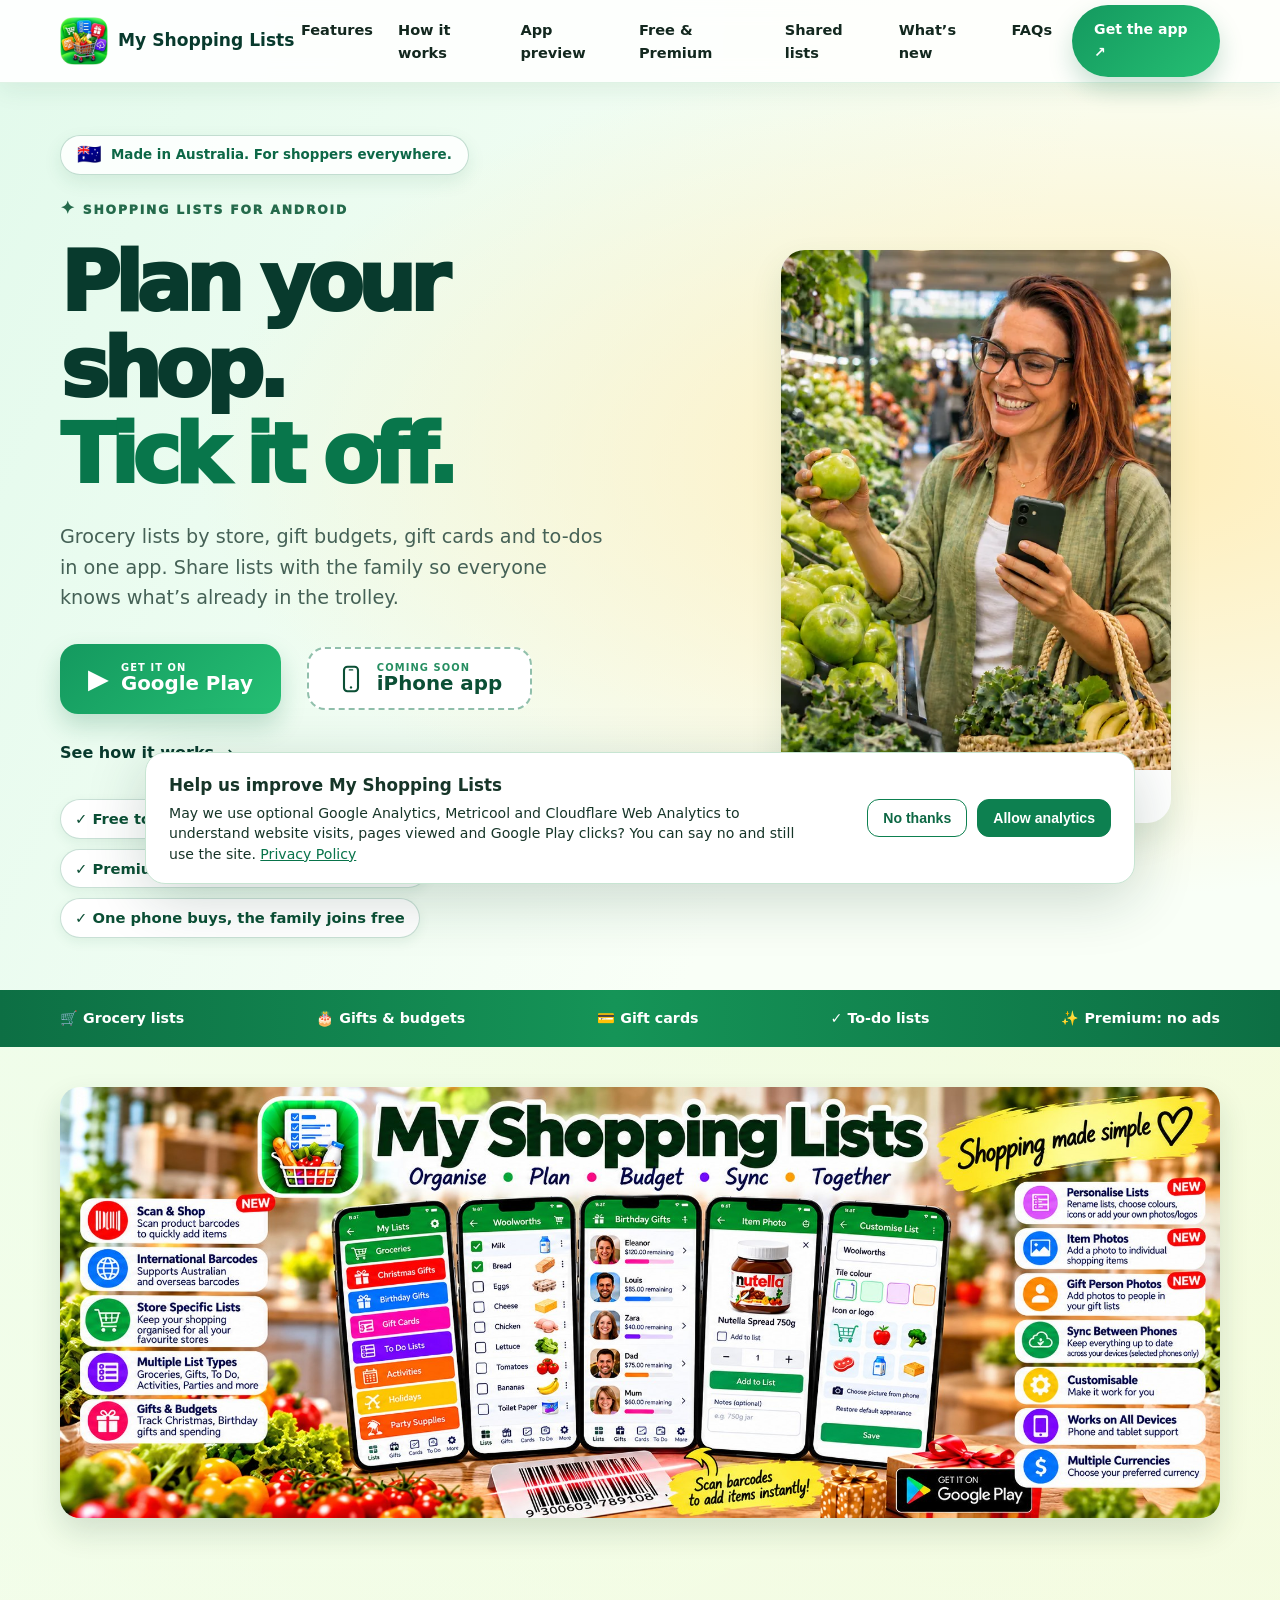
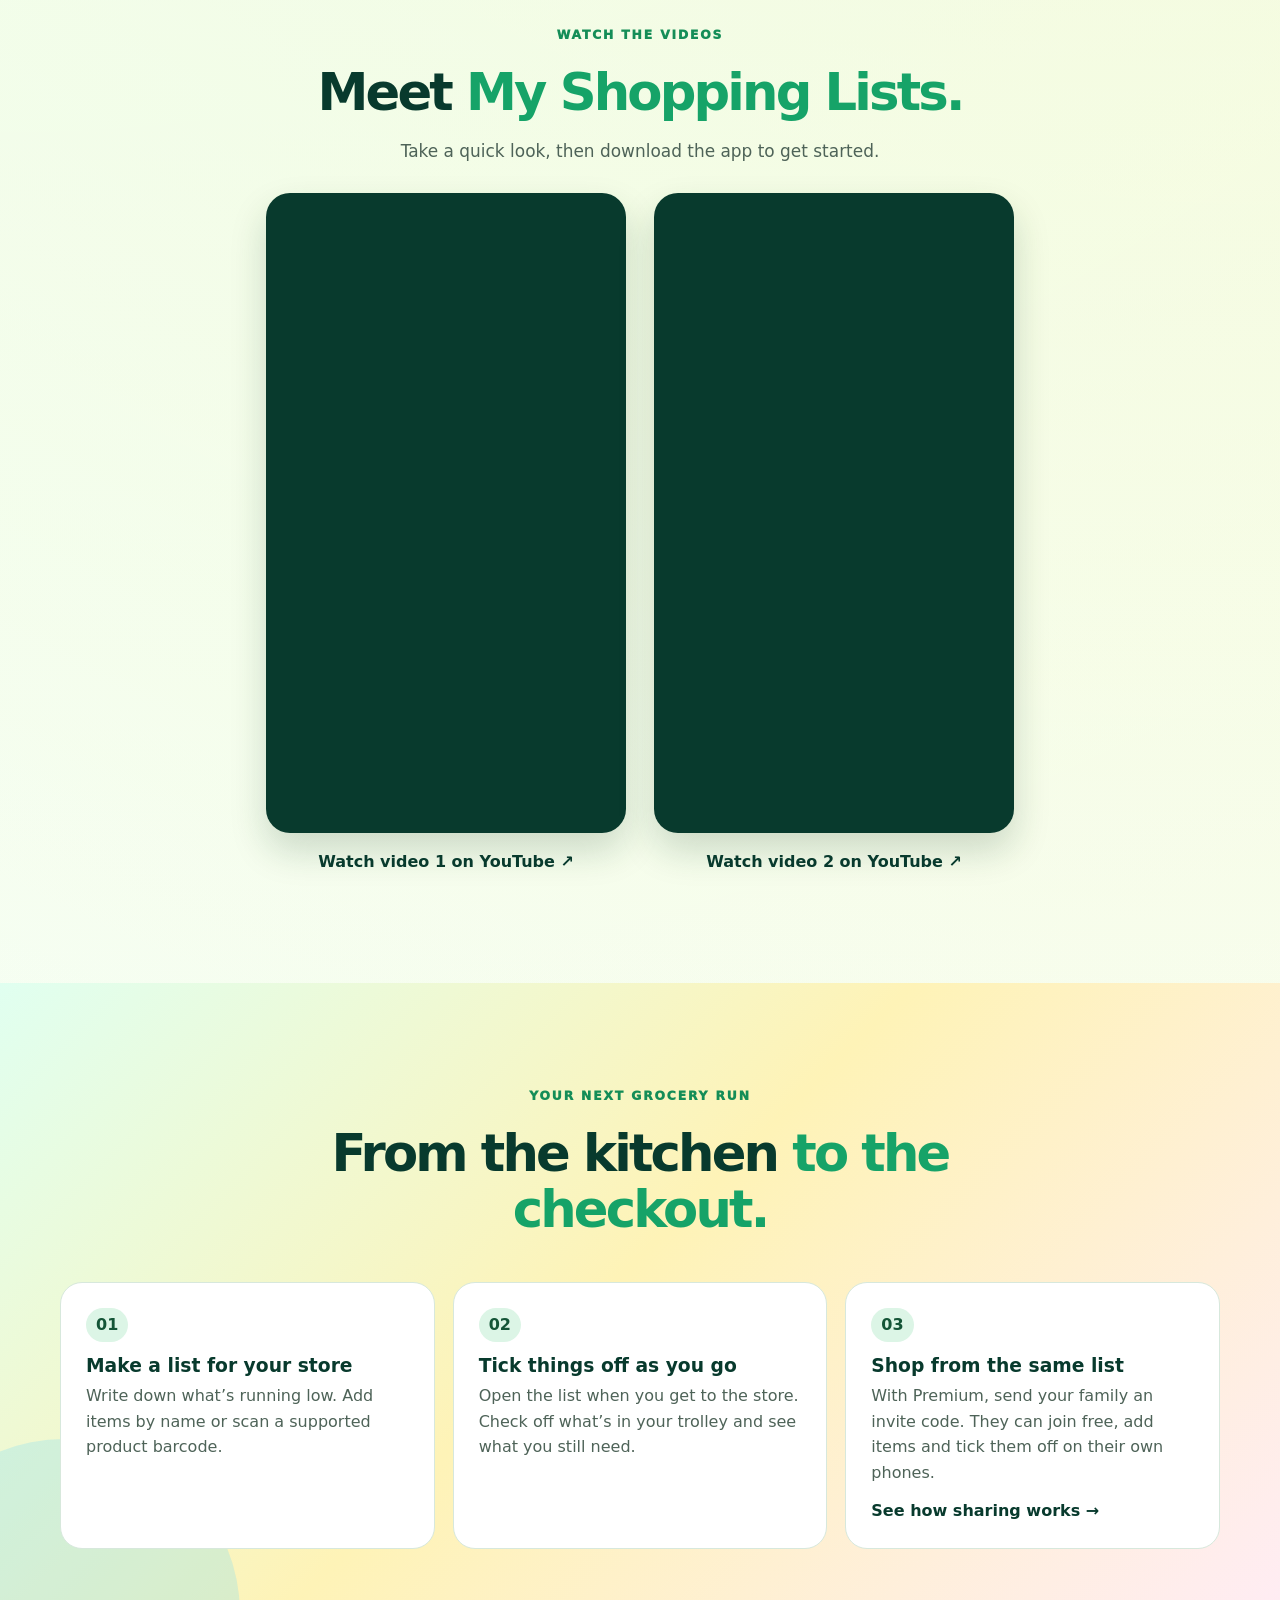
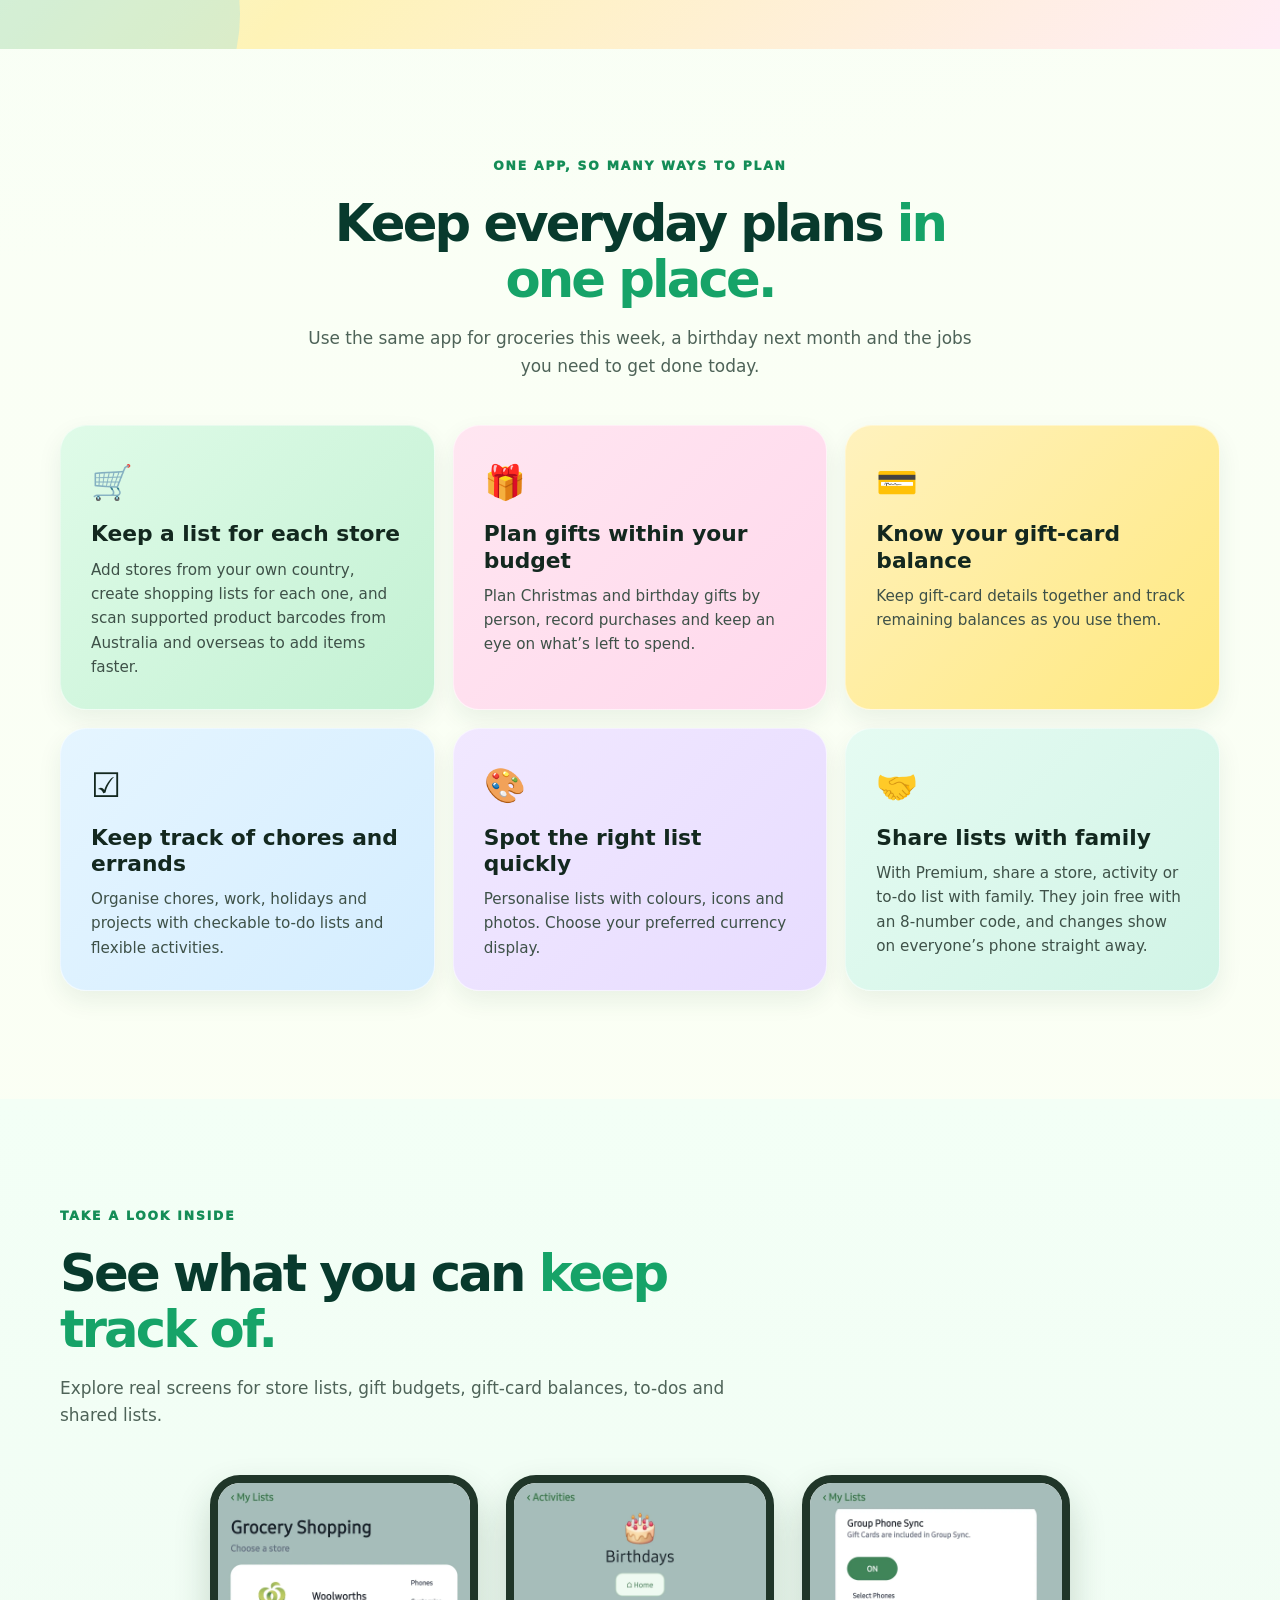
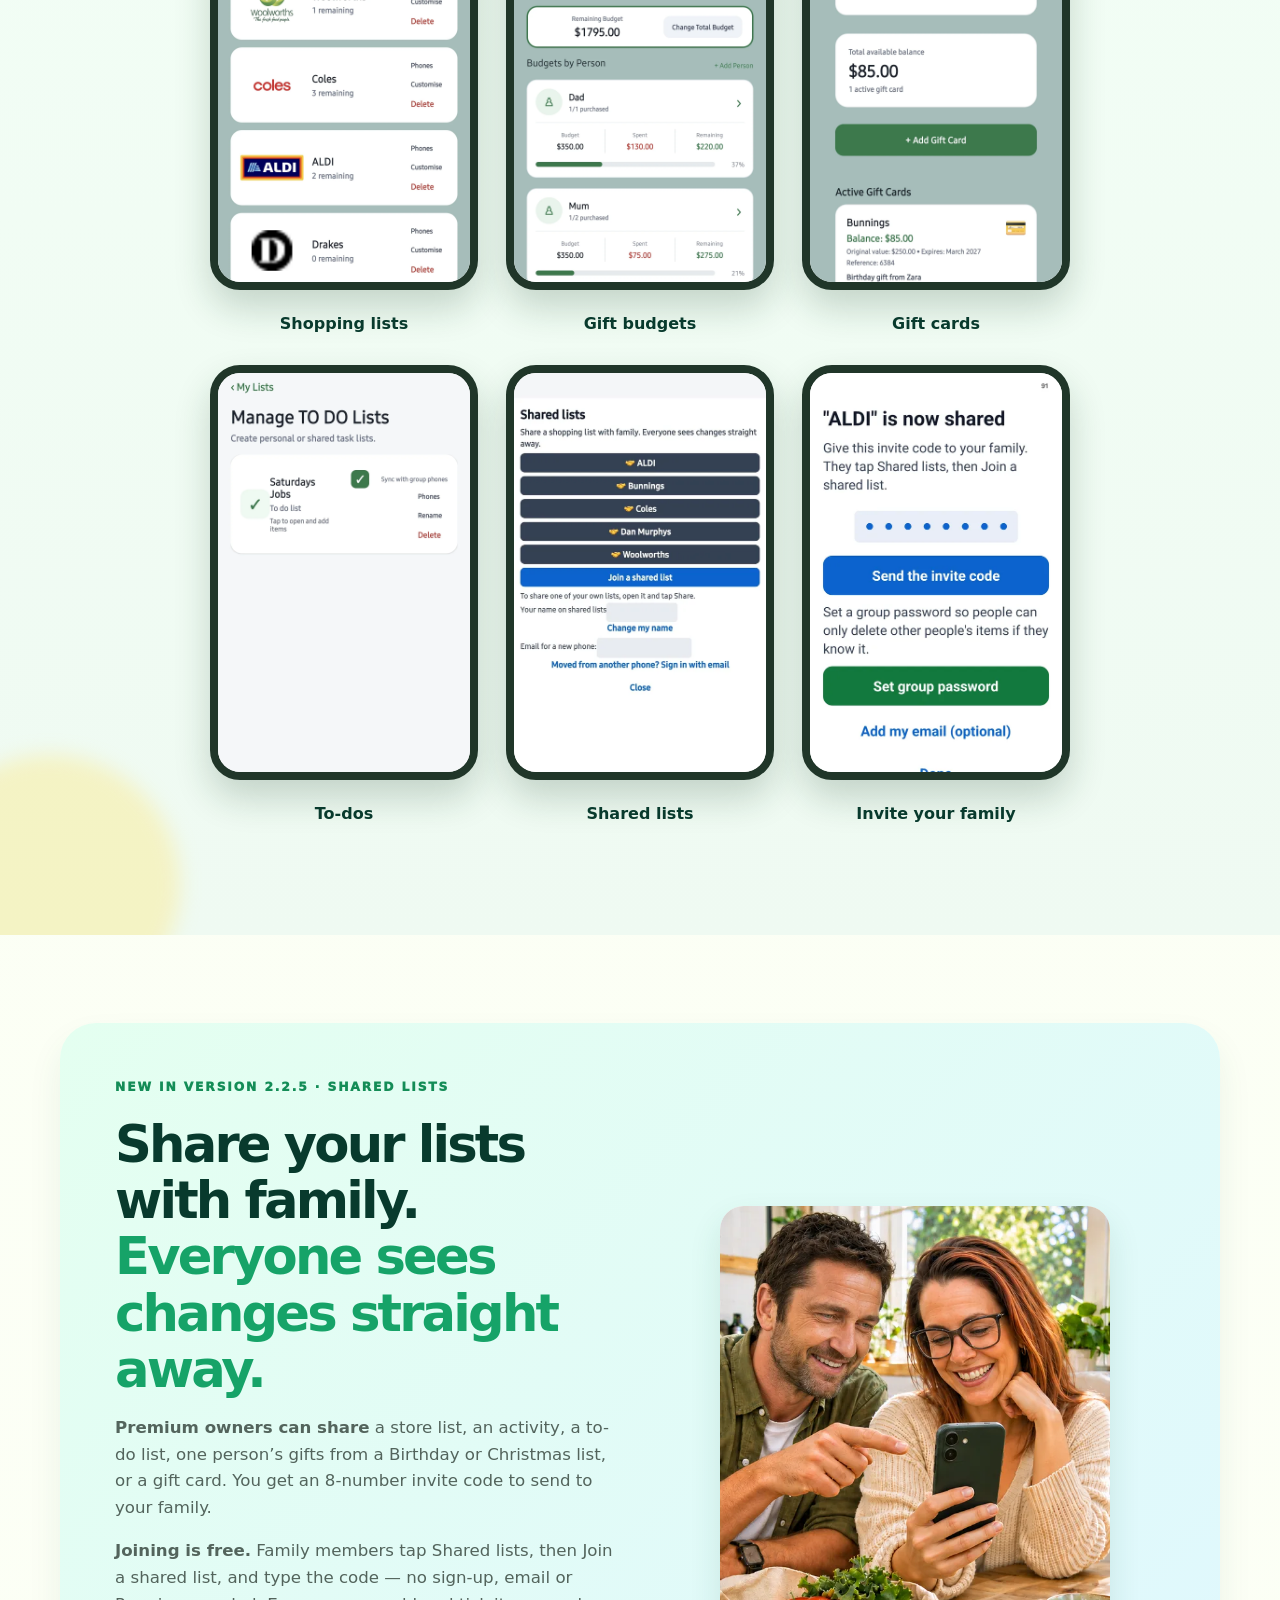
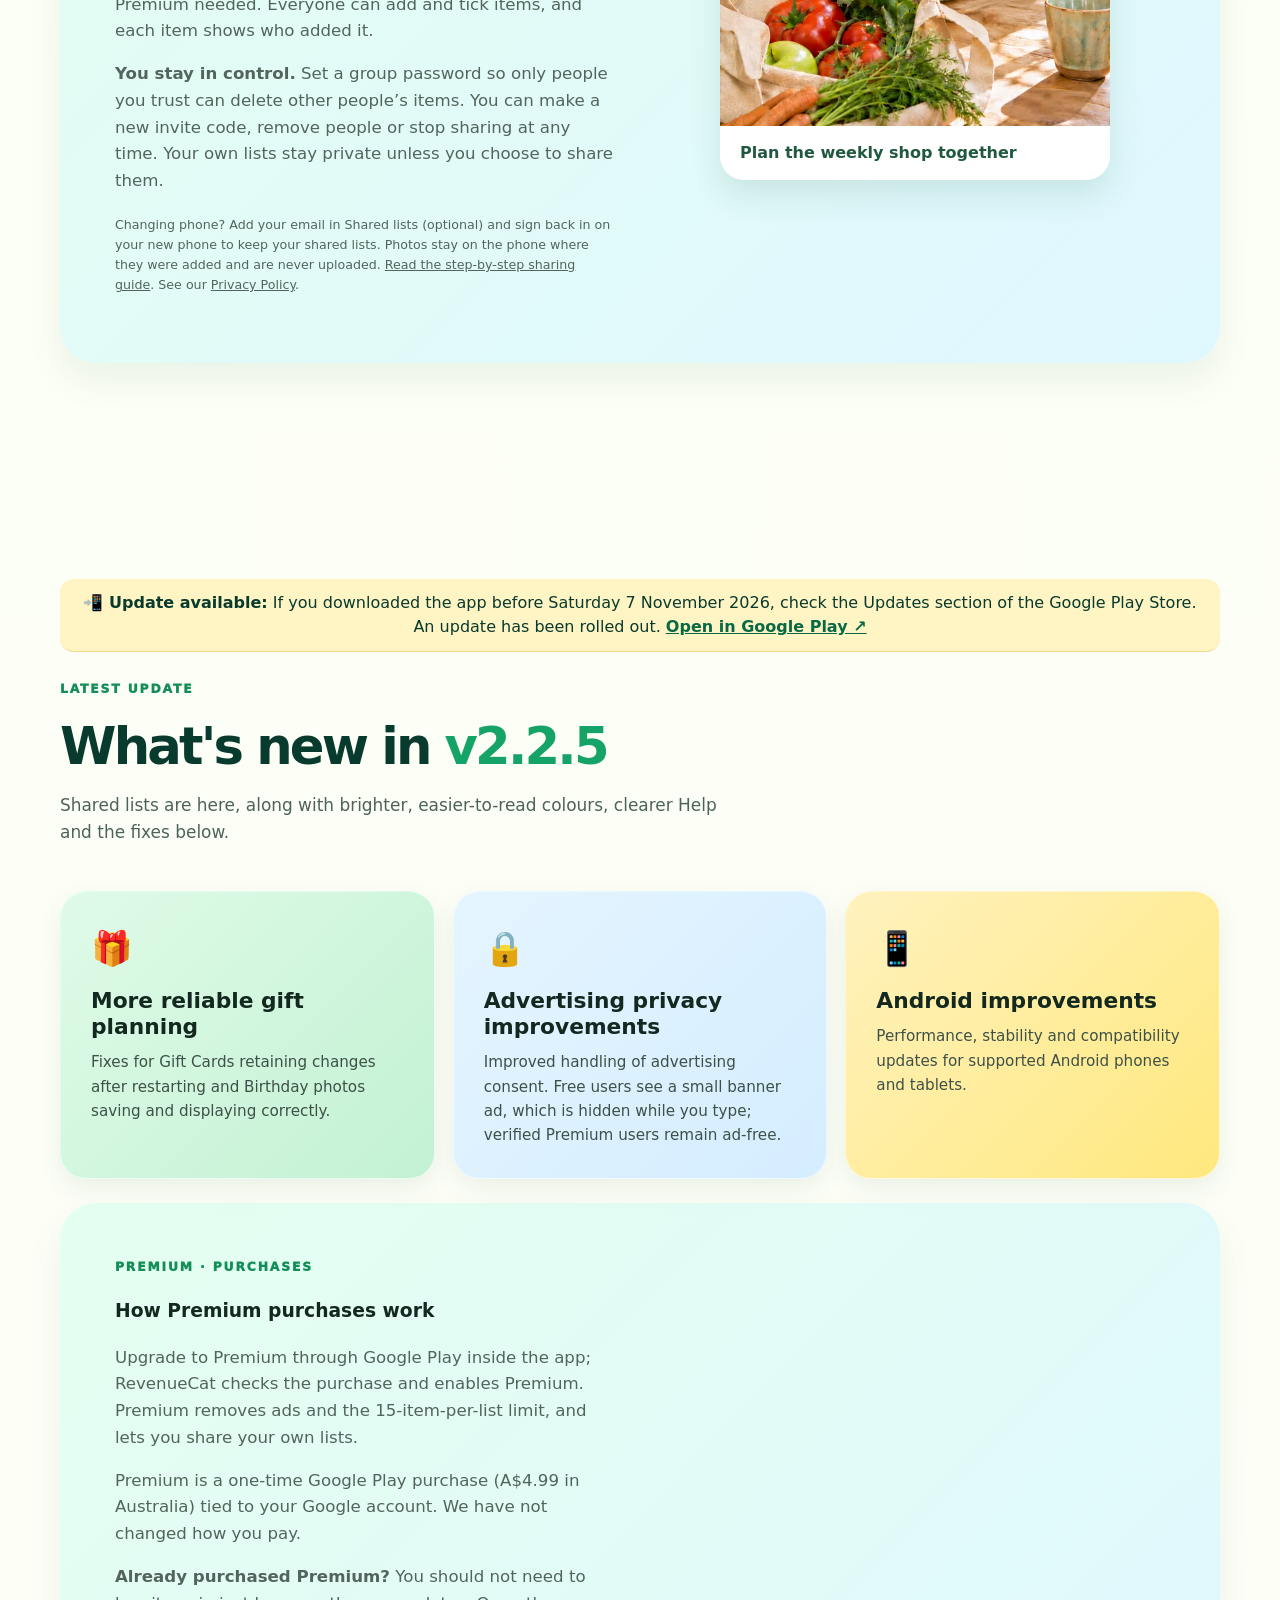
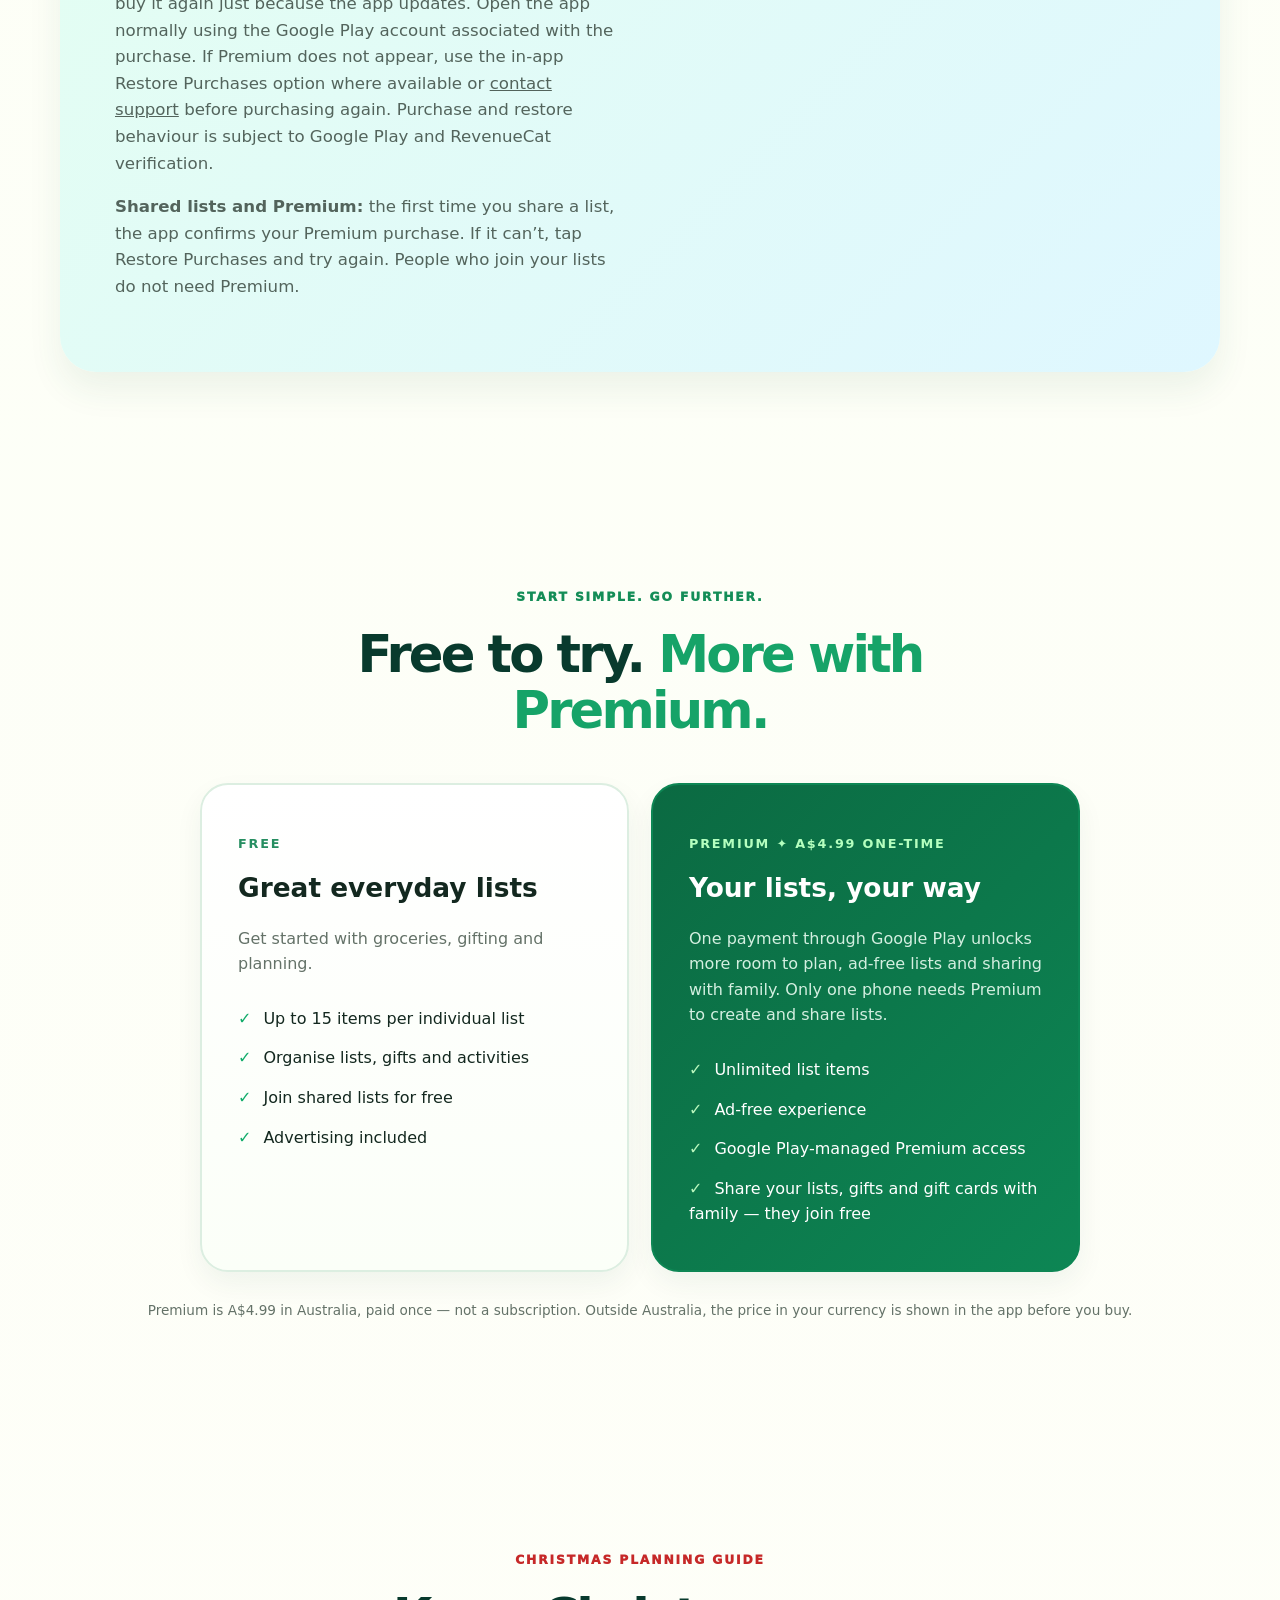
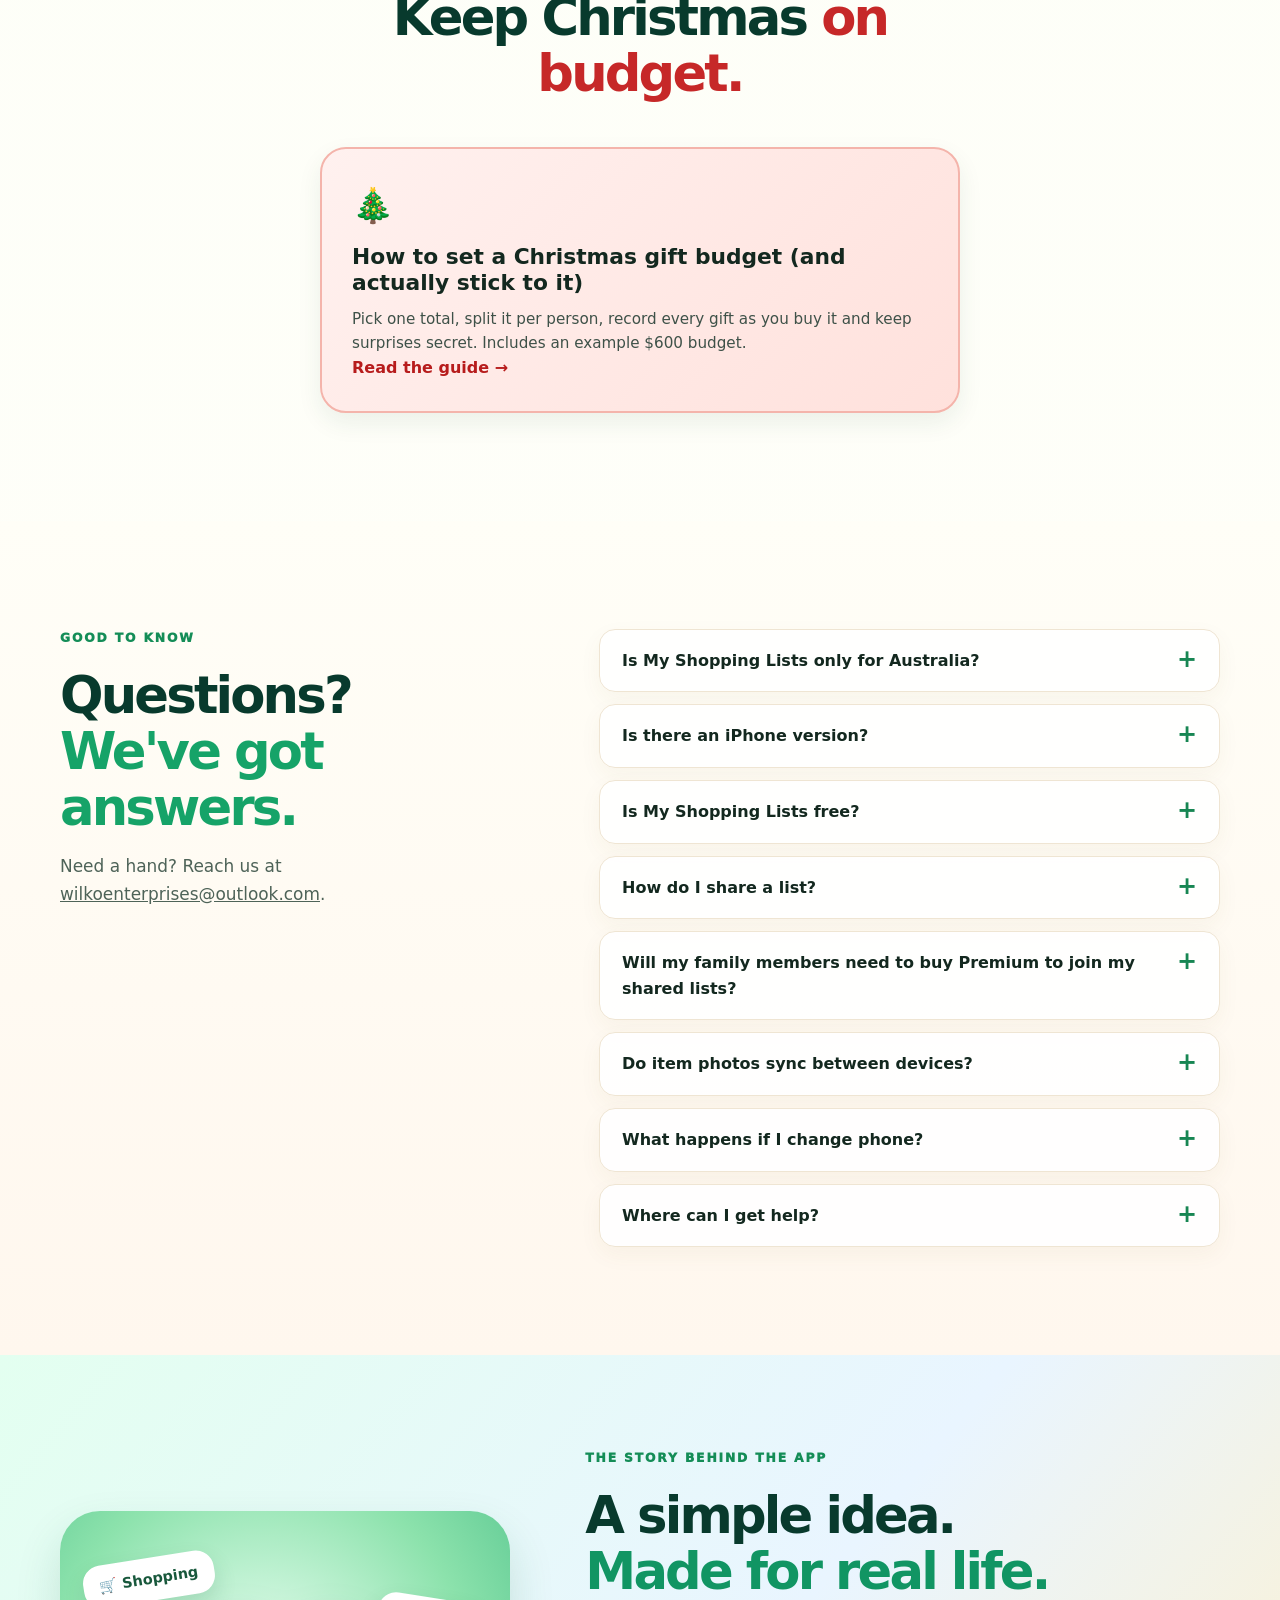
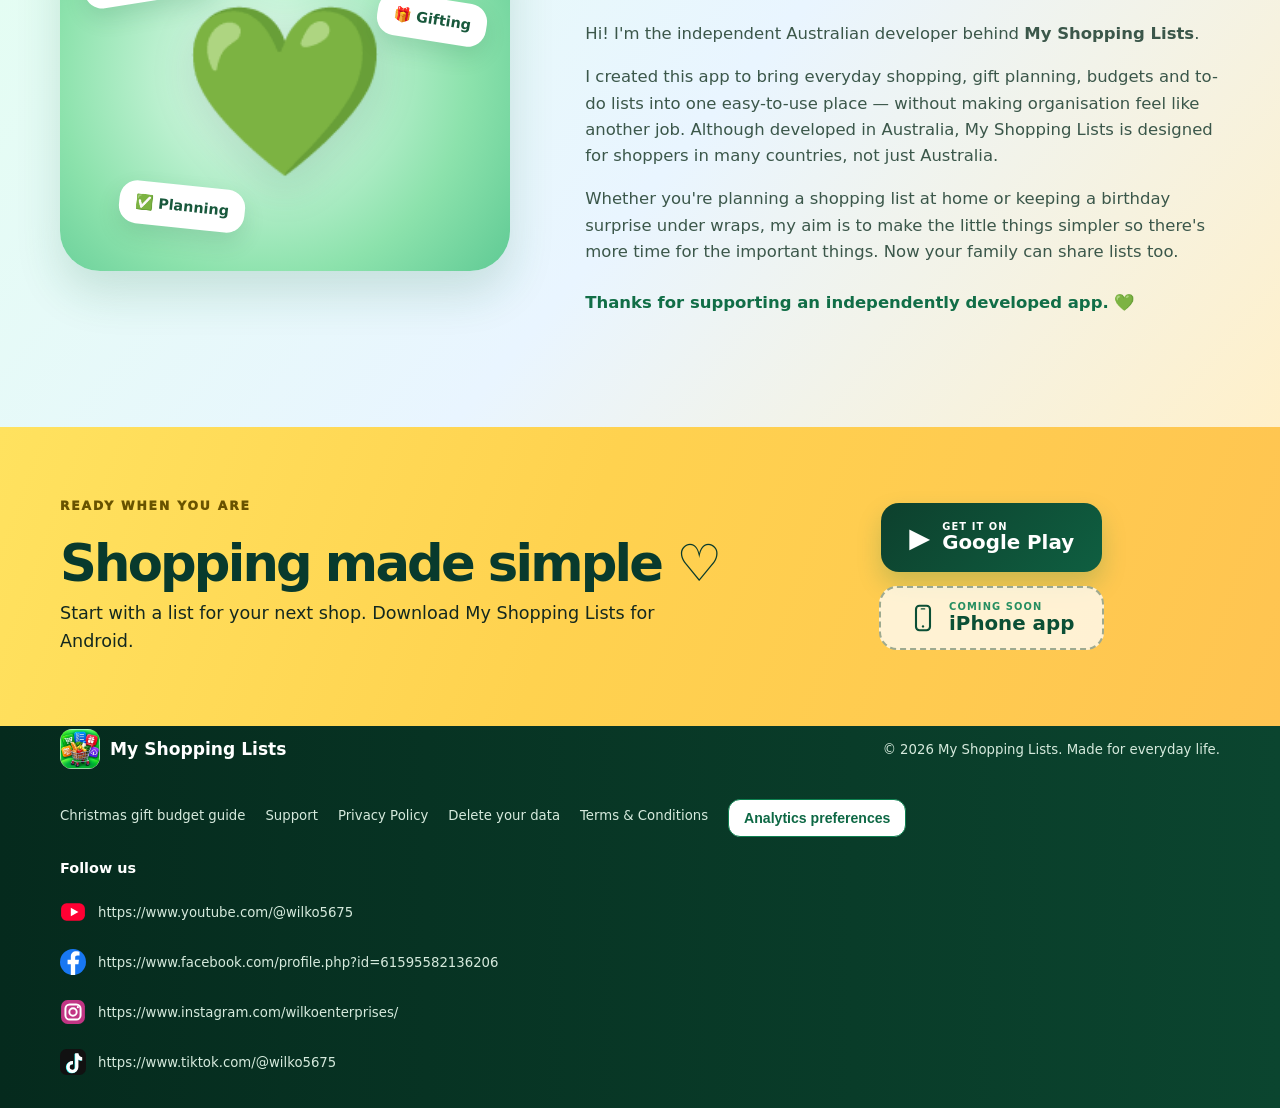
==== commit cd9836b4: "Add 'iPhone app coming soon' badge and FAQ Co-Authored-By: Claude Opus 5.5 <noreply@anthropic.com> C" ====
--- a/index.html
+++ b/index.html
@@ -24,7 +24,7 @@
 <main id="main">
 <section class="hero" id="top"><div class="hero-bg"></div><div class="wrap hero-layout">
  <div class="hero-copy"><p class="aussie-badge"><span aria-hidden="true">🇦🇺</span> Made in Australia. For shoppers everywhere.</p><p class="eyebrow"><span class="spark">✦</span> SHOPPING LISTS FOR ANDROID</p><h1>Plan your shop.<br><em>Tick it off.</em></h1><p class="lead">Grocery lists by store, gift budgets, gift cards and to-dos in one app. Share lists with the family so everyone knows what’s already in the trolley.</p>
- <div class="hero-ctas"><a class="button button-large" href="https://play.google.com/store/apps/details?id=com.wilko.myshoppinglists" target="_blank" rel="noopener noreferrer"><span class="play-icon">▶</span><span><small>GET IT ON</small><strong>Google Play</strong></span></a><a class="text-link" href="#who-its-for">See how it works <span aria-hidden="true">→</span></a></div>
+ <div class="hero-ctas"><a class="button button-large" href="https://play.google.com/store/apps/details?id=com.wilko.myshoppinglists" target="_blank" rel="noopener noreferrer"><span class="play-icon">▶</span><span><small>GET IT ON</small><strong>Google Play</strong></span></a><span class="button button-large button-soon" role="note" aria-label="iPhone app coming soon"><svg class="soon-icon" viewBox="0 0 24 24" aria-hidden="true" focusable="false"><rect x="6" y="1.5" width="12" height="21" rx="3" fill="none" stroke="currentColor" stroke-width="1.8"/><rect x="10" y="3.6" width="4" height="1.2" rx=".6" fill="currentColor"/><circle cx="12" cy="19.2" r="1" fill="currentColor"/></svg><span><small>COMING SOON</small><strong>iPhone app</strong></span></span><a class="text-link" href="#who-its-for">See how it works <span aria-hidden="true">→</span></a></div>
  <div class="hero-facts"><span>✓ Free to download, no sign-up</span><span>✓ Premium A$4.99 once, no subscription</span><span>✓ One phone buys, the family joins free</span></div></div>
  <figure class="lifestyle-card hero-photo">
   <div class="lifestyle-photo lifestyle-store">
@@ -115,6 +115,7 @@
 <section class="section wrap" id="guides" aria-labelledby="guides-title"><div class="section-heading center"><p class="eyebrow">CHRISTMAS PLANNING GUIDE</p><h2 id="guides-title">Keep Christmas <span>on budget.</span></h2></div><div class="feature-grid" style="grid-template-columns:minmax(0,640px);justify-content:center"><article class="feature xmas"><div class="emoji" aria-hidden="true">🎄</div><h3><a href="christmas-gift-budget.html" style="color:inherit;text-decoration:none">How to set a Christmas gift budget (and actually stick to it)</a></h3><p>Pick one total, split it per person, record every gift as you buy it and keep surprises secret. Includes an example $600 budget.</p><a class="text-link" href="christmas-gift-budget.html">Read the guide →</a></article></div></section>
 <section class="section faq-section" id="faq"><div class="wrap faq-layout"><div class="section-heading"><p class="eyebrow">GOOD TO KNOW</p><h2>Questions?<br><span>We've got answers.</span></h2><p>Need a hand? Reach us at <a href="mailto:wilkoenterprises@outlook.com">wilkoenterprises@outlook.com</a>.</p></div><div class="faq-list">
  <details><summary>Is My Shopping Lists only for Australia?</summary><p>No. It is independently developed in Australia but designed for shoppers internationally. You can add shops from your own country and scan supported product barcodes from Australia and overseas. Product matches depend on available barcode data, and Google Play availability may vary by country.</p></details>
+ <details><summary>Is there an iPhone version?</summary><p>Not yet, but an iPhone version is coming soon. For now, My Shopping Lists is available on Android phones and tablets through Google Play.</p></details>
  <details><summary>Is My Shopping Lists free?</summary><p>Yes. The free version supports up to 15 items per individual list and includes advertising, and you can join shared lists for free. Premium removes the limit and ads, and lets you share your own lists. Premium is a one-time payment of A$4.99 in Australia, not a subscription. Outside Australia, the price in your currency is shown in the app before you buy.</p></details>
  <details><summary>How do I share a list?</summary><p>With Premium, open a store, activity or to-do list and tap Share, then Share this list. Send the 8-number invite code to the people you want. Only people with the code can join, and you can make a new code, remove people or stop sharing at any time.</p></details>
  <details><summary>Will my family members need to buy Premium to join my shared lists?</summary><p>No. Only one phone needs Premium to create and share lists. Anyone can join a shared list for free with the invite code. Everyone in the list can add and tick items; deleting other people’s items needs the group password, if the owner set one. Joining does not give members Premium for their own lists.</p></details>
@@ -135,7 +136,7 @@
   </div>
  </div>
 </section>
-<section class="download-section"><div class="wrap download-content"><div><p class="eyebrow">READY WHEN YOU ARE</p><h2>Shopping made simple <span>♡</span></h2><p>Start with a list for your next shop. Download My Shopping Lists for Android.</p></div><a class="button button-large button-dark" href="https://play.google.com/store/apps/details?id=com.wilko.myshoppinglists" target="_blank" rel="noopener noreferrer"><span class="play-icon">▶</span><span><small>GET IT ON</small><strong>Google Play</strong></span></a></div></section>
+<section class="download-section"><div class="wrap download-content"><div><p class="eyebrow">READY WHEN YOU ARE</p><h2>Shopping made simple <span>♡</span></h2><p>Start with a list for your next shop. Download My Shopping Lists for Android.</p></div><div class="download-buttons"><a class="button button-large button-dark" href="https://play.google.com/store/apps/details?id=com.wilko.myshoppinglists" target="_blank" rel="noopener noreferrer"><span class="play-icon">▶</span><span><small>GET IT ON</small><strong>Google Play</strong></span></a><span class="button button-large button-soon button-soon-light" role="note" aria-label="iPhone app coming soon"><svg class="soon-icon" viewBox="0 0 24 24" aria-hidden="true" focusable="false"><rect x="6" y="1.5" width="12" height="21" rx="3" fill="none" stroke="currentColor" stroke-width="1.8"/><rect x="10" y="3.6" width="4" height="1.2" rx=".6" fill="currentColor"/><circle cx="12" cy="19.2" r="1" fill="currentColor"/></svg><span><small>COMING SOON</small><strong>iPhone app</strong></span></span></div></div></section>
 </main>
 <footer class="footer"><div class="wrap footer-row"><a class="brand" href="#top"><img src="app-icon.webp" alt="" width="40" height="40"><span>My Shopping Lists</span></a><p>© <span id="year">2026</span> My Shopping Lists. Made for everyday life.</p><div class="footer-links"><a href="christmas-gift-budget.html">Christmas gift budget guide</a><a href="support.html">Support</a><a href="privacy.html">Privacy Policy</a><a href="delete-data.html">Delete your data</a><a href="terms.html">Terms &amp; Conditions</a><button type="button" id="analytics-preferences" aria-label="Change analytics preferences">Analytics preferences</button></div>
 <nav class="social-links" aria-label="Follow My Shopping Lists">
--- a/styles.css
+++ b/styles.css
@@ -244,3 +244,11 @@
 #guides h2 span{color:#c62828}
 #guides .feature.xmas{background:linear-gradient(135deg,#fff1ef 0%,#ffe1dc 100%);border:2px solid #f4b4ab}
 #guides .feature.xmas .text-link{color:#b71c1c}
+
+/* iPhone coming soon badge (not a link) */
+.button-soon{background:#fff;color:#0b4f35;border:2px dashed rgba(9,114,70,.45);box-shadow:none;cursor:default}
+.button-soon:hover{transform:none;box-shadow:none}
+.button-soon .soon-icon{width:28px;height:28px;flex:none}
+.button-soon small{color:#268e61}
+.button-soon-light{background:rgba(255,255,255,.75);border-color:rgba(13,64,45,.4)}
+.download-buttons{display:flex;gap:14px;flex-wrap:wrap;align-items:center;justify-content:center}
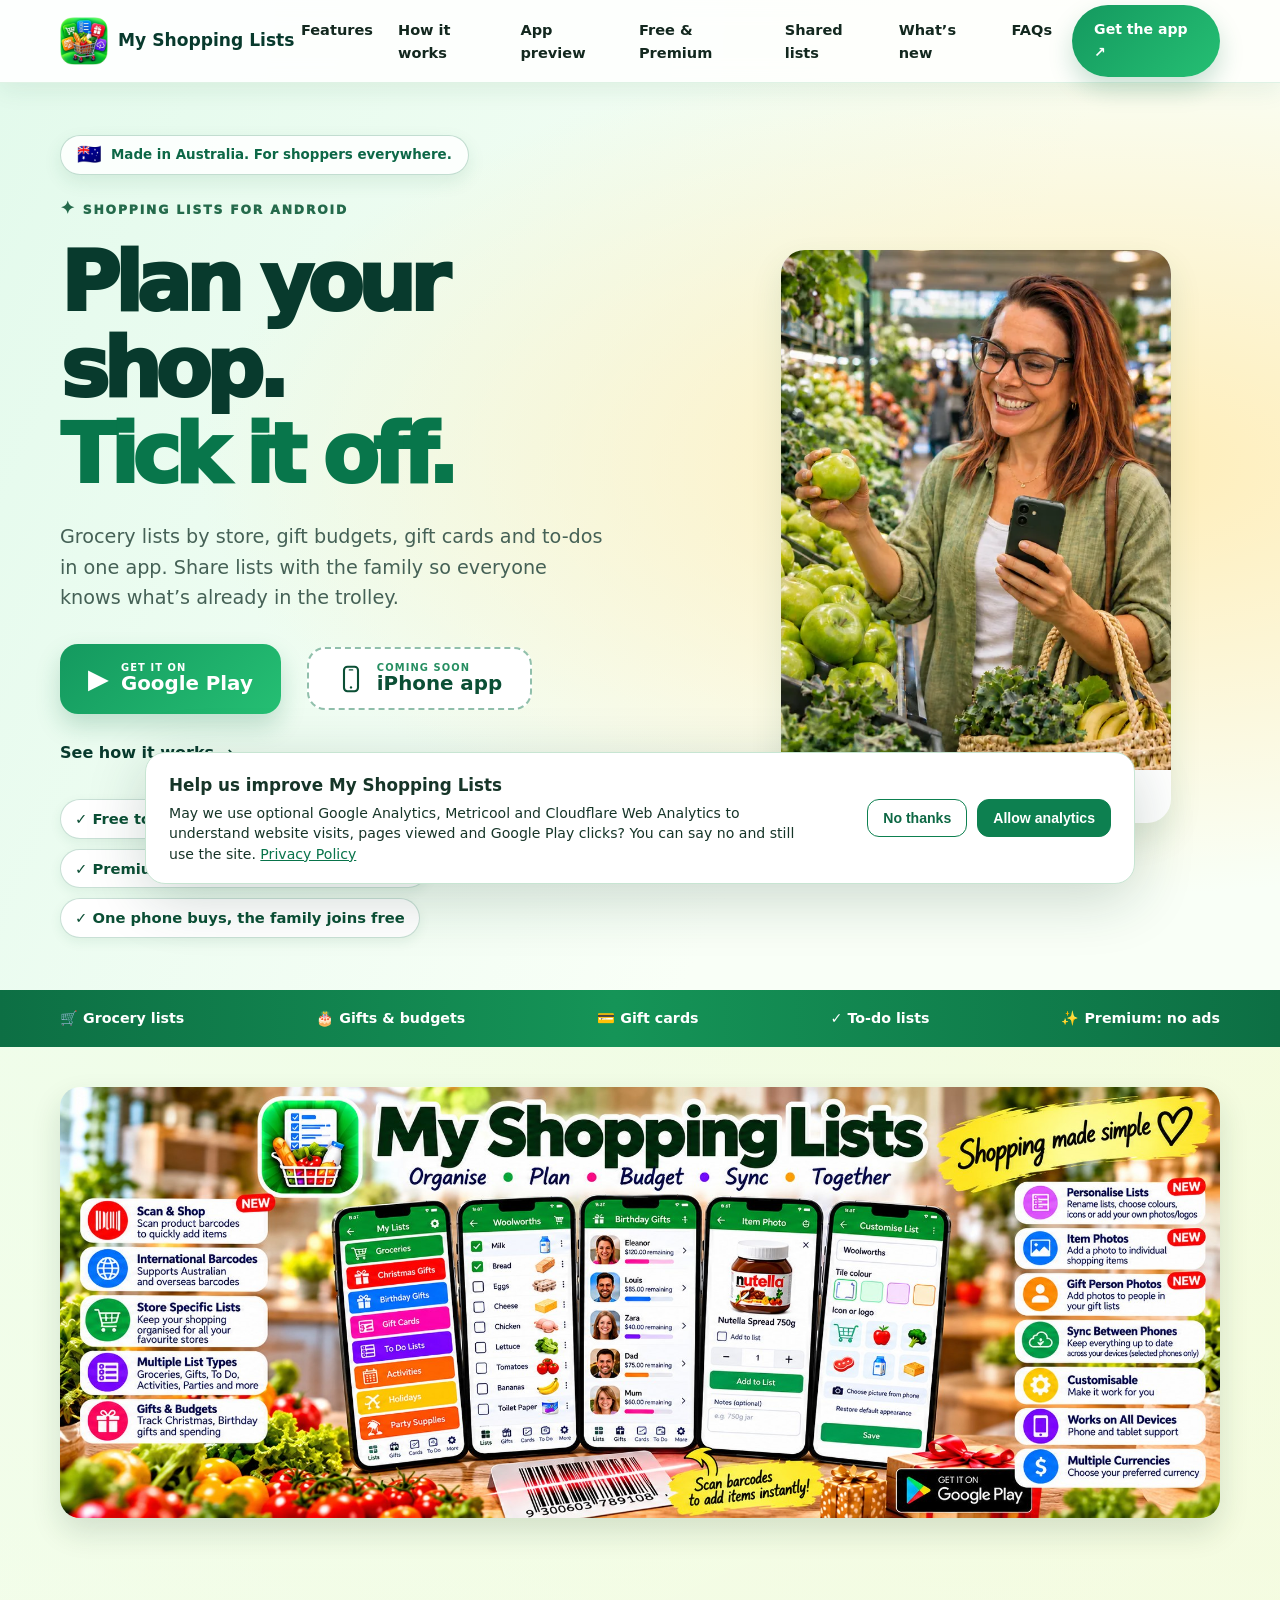
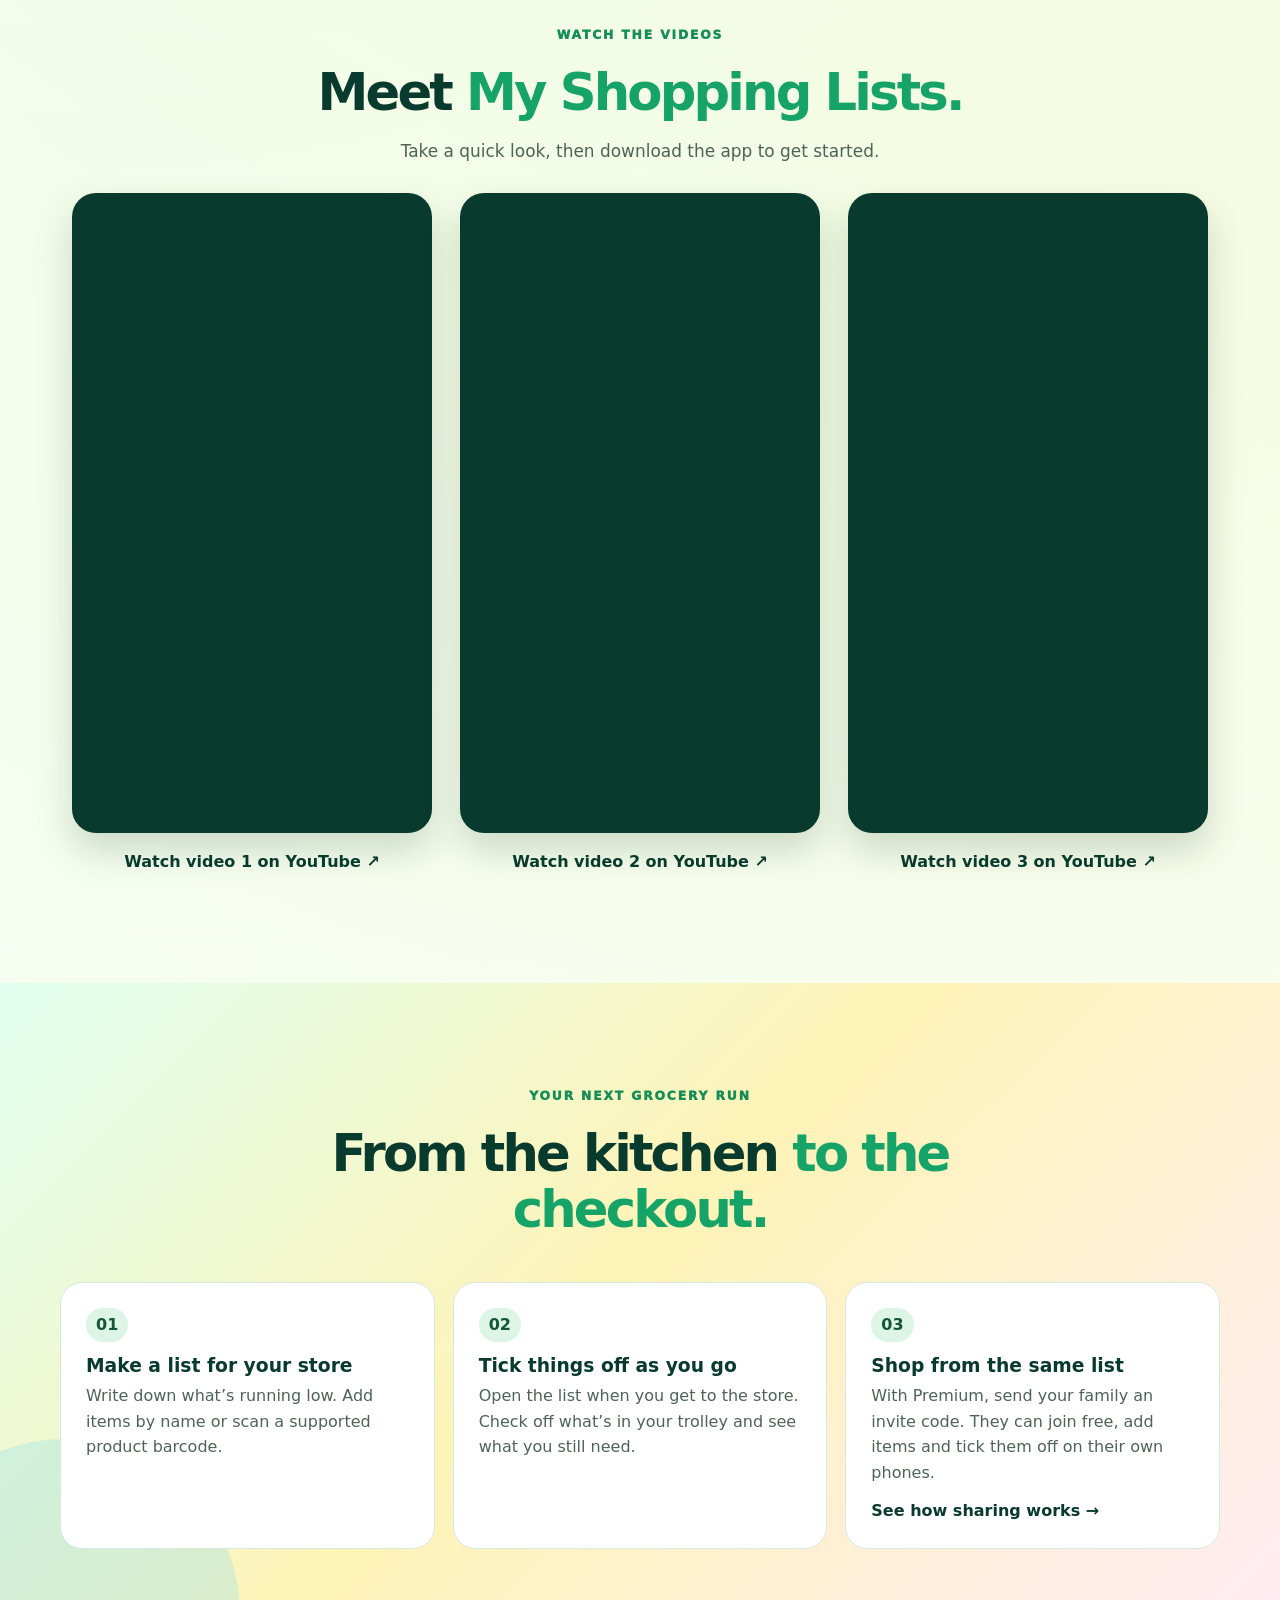
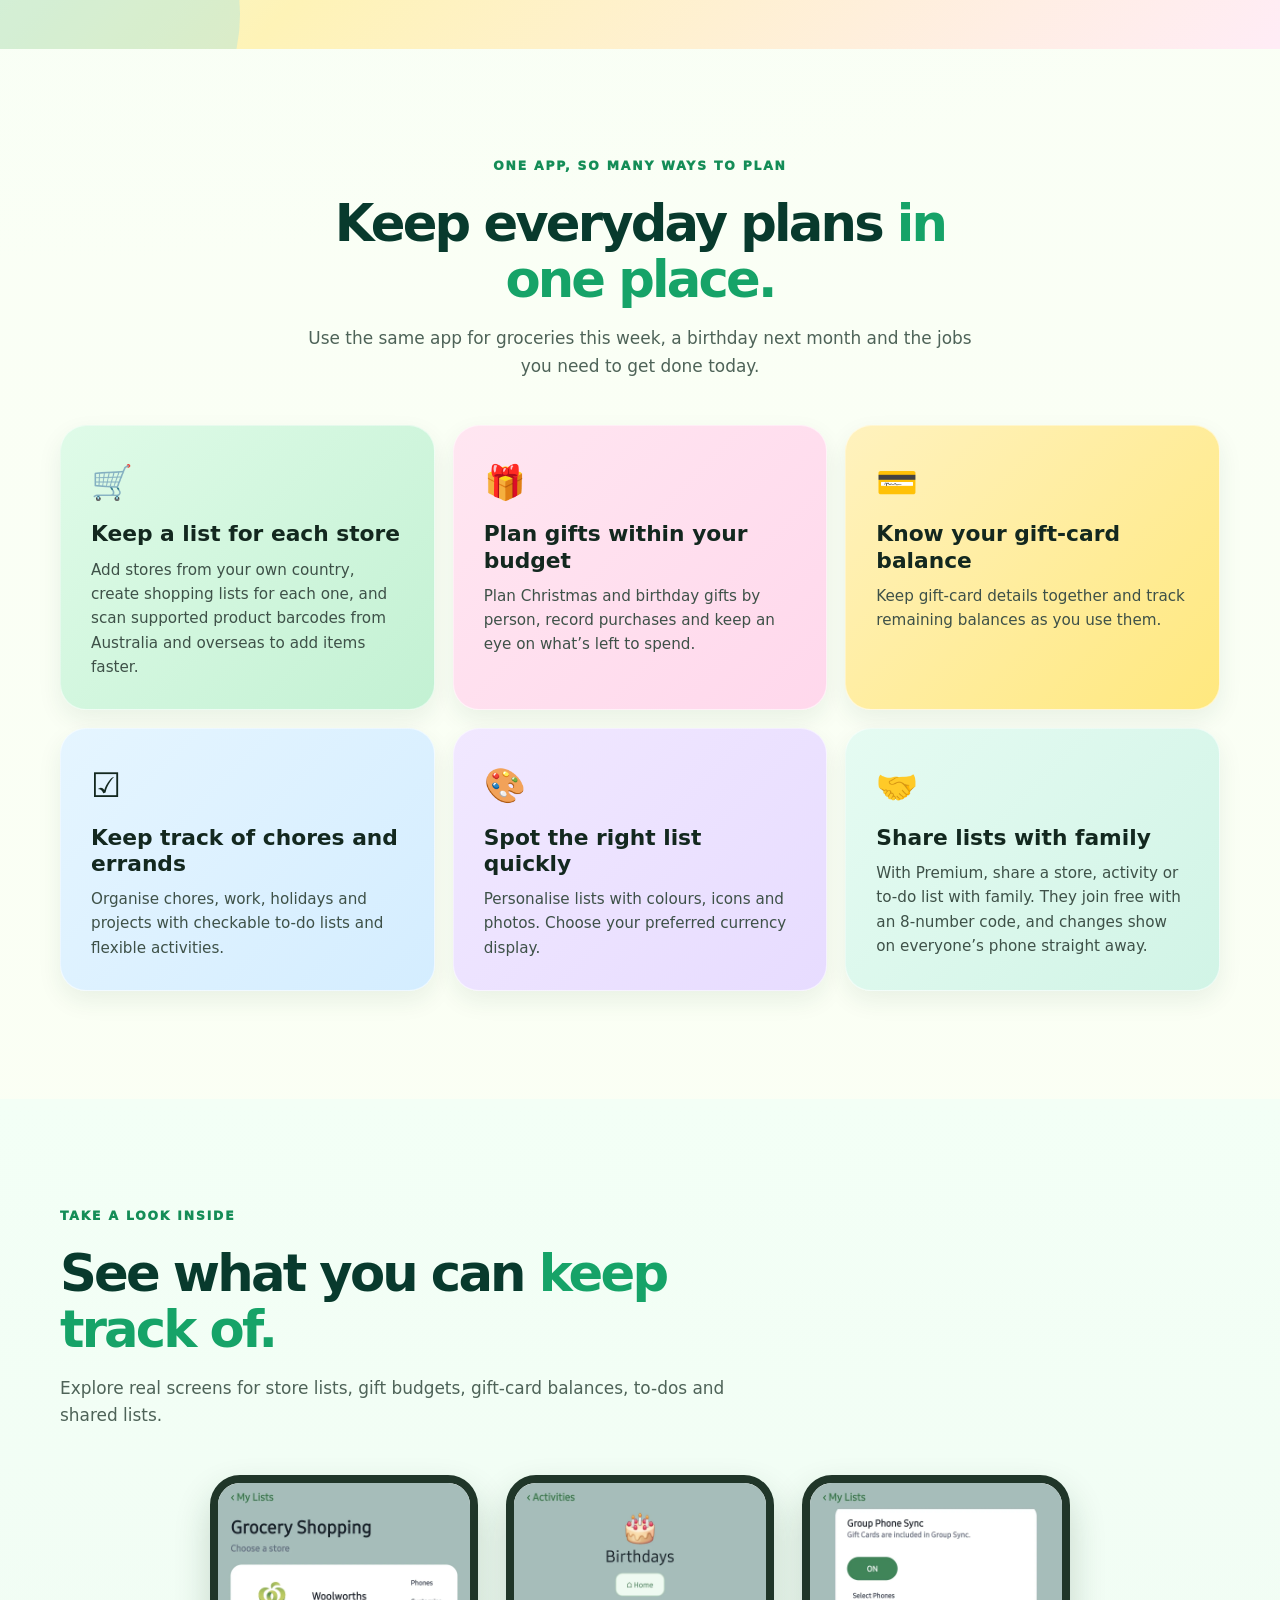
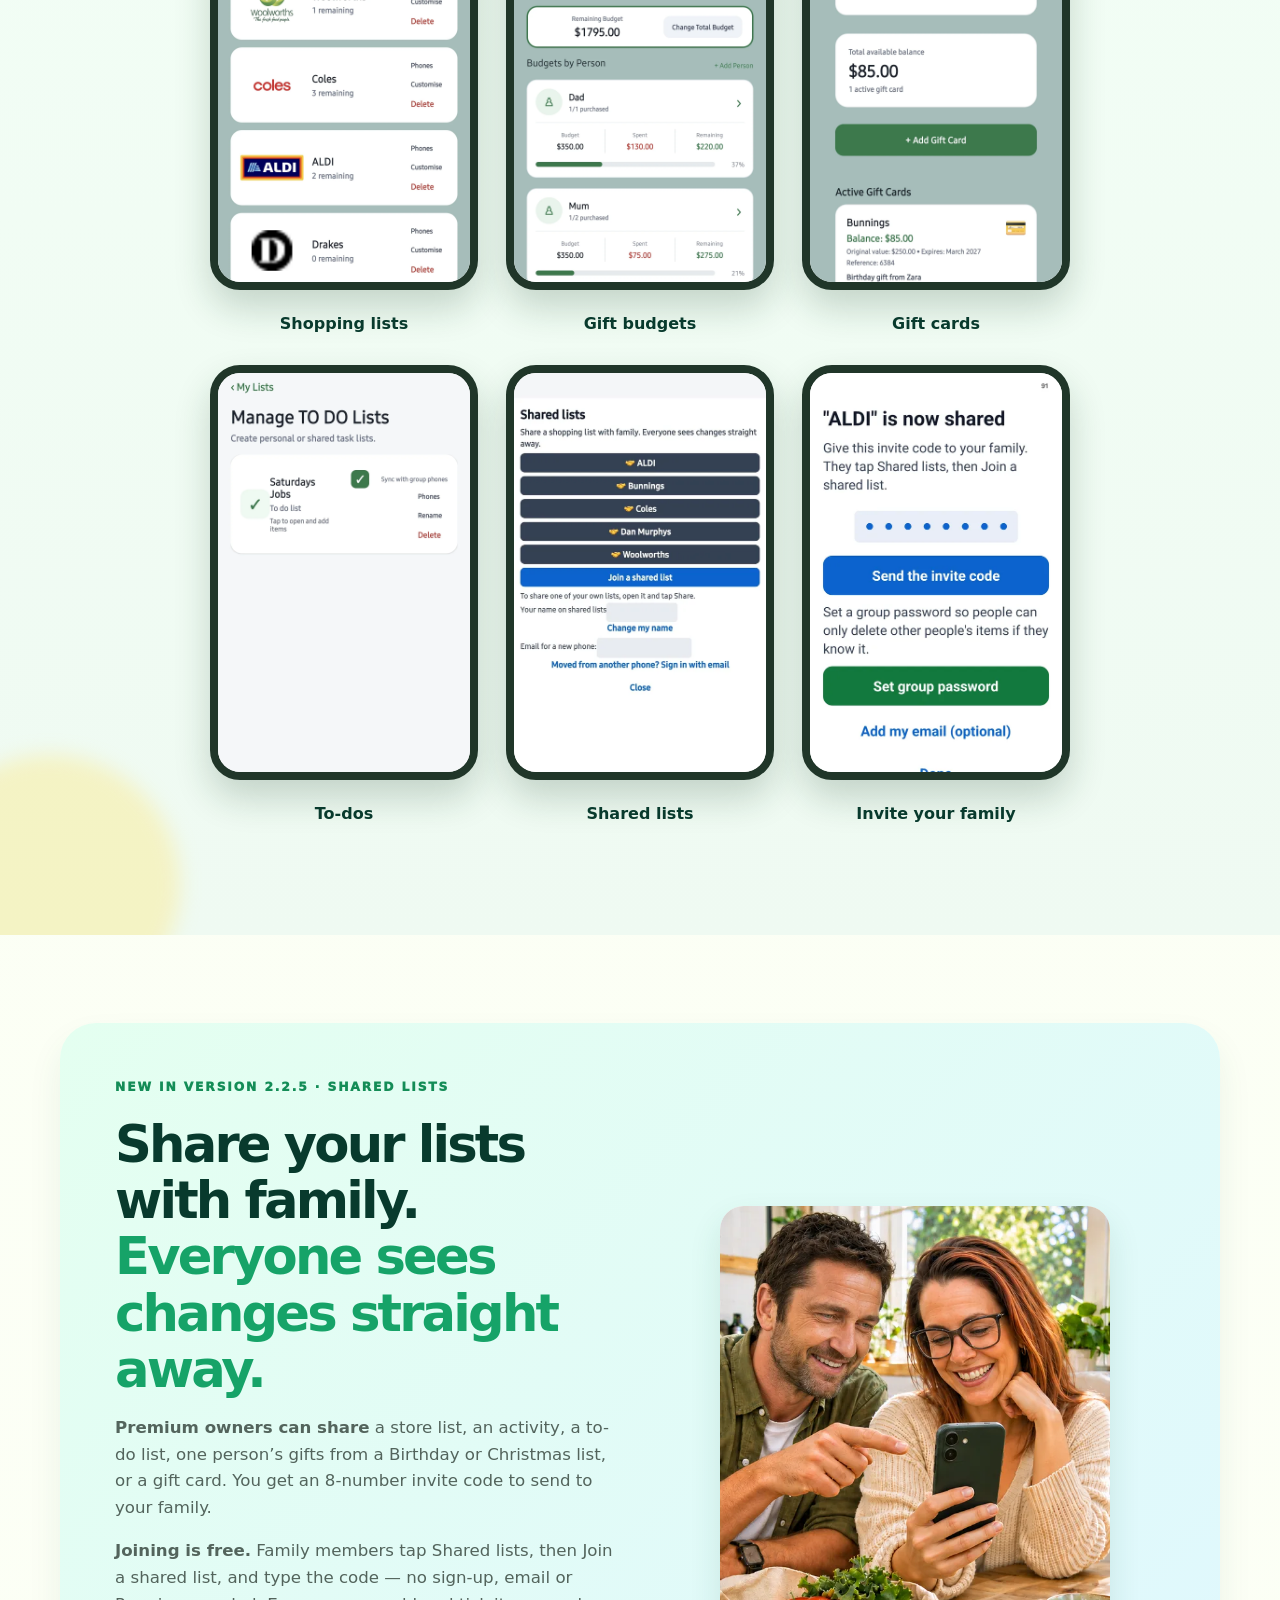
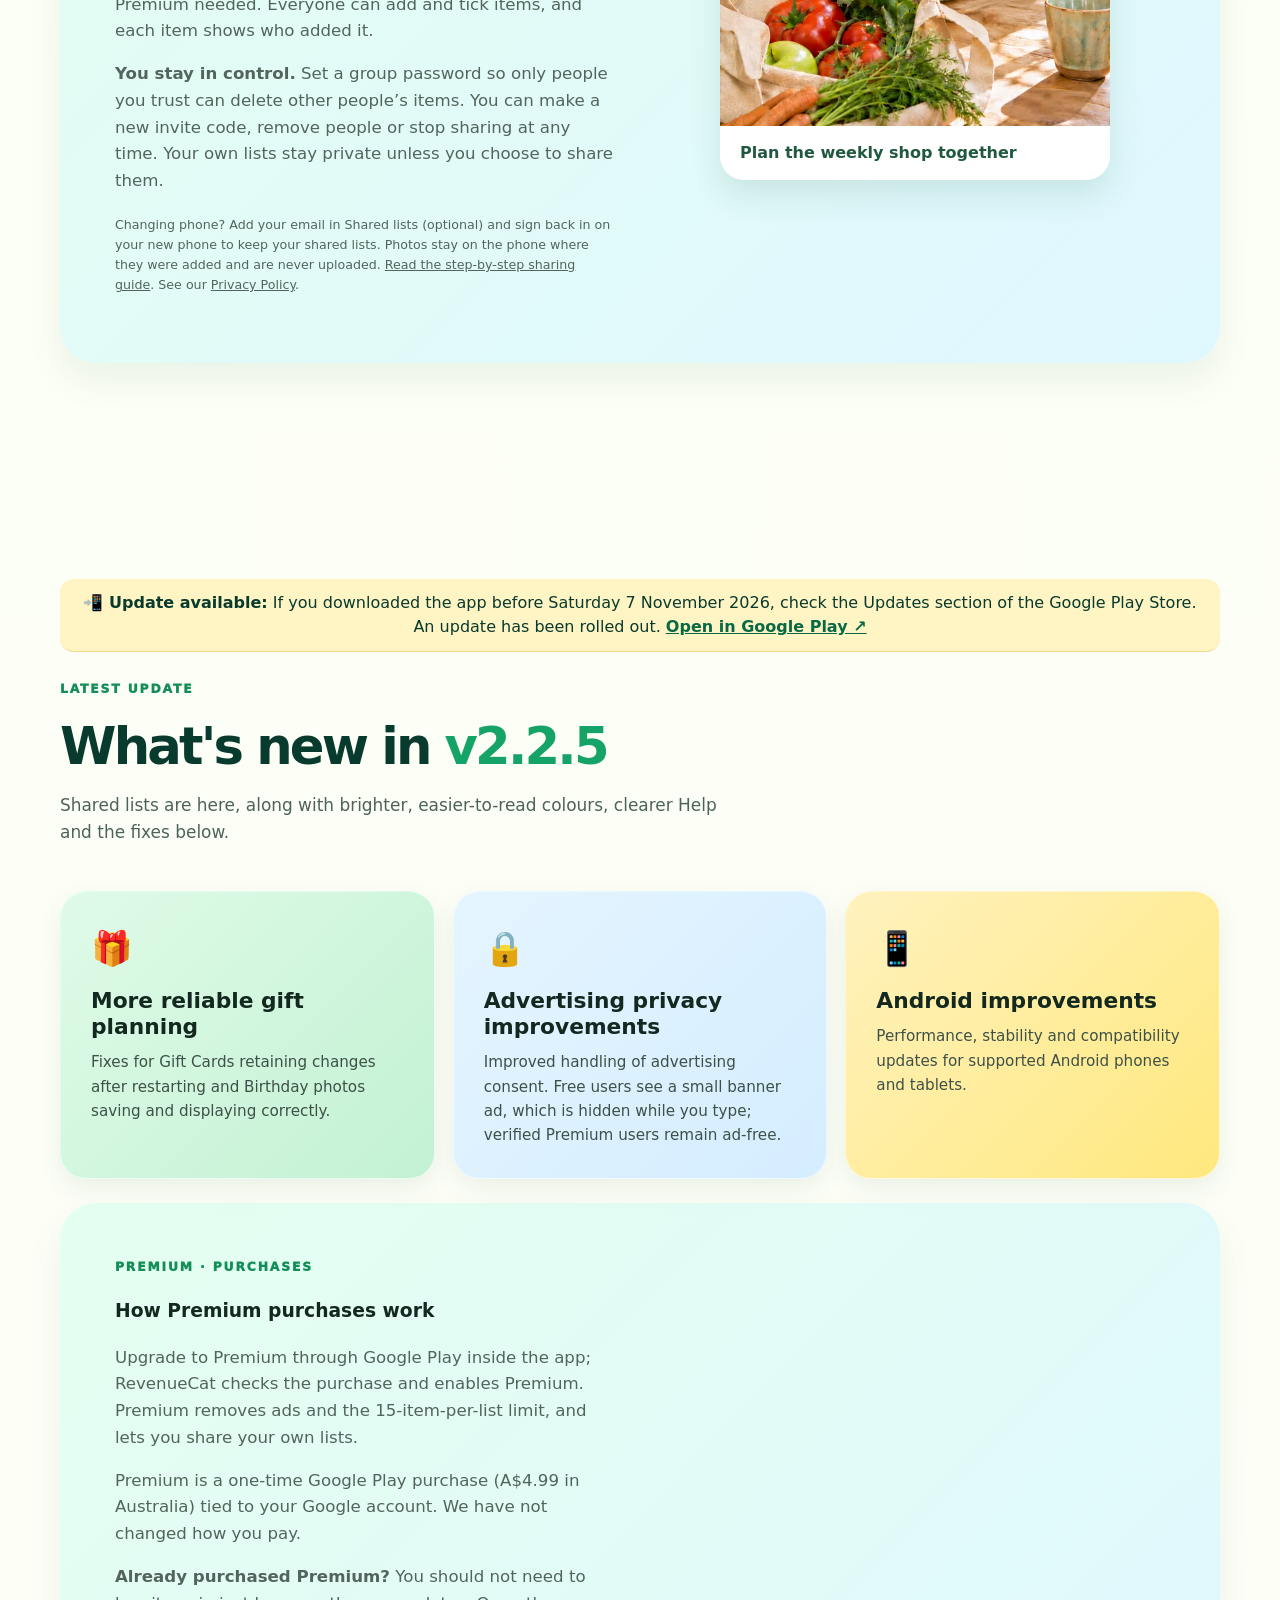
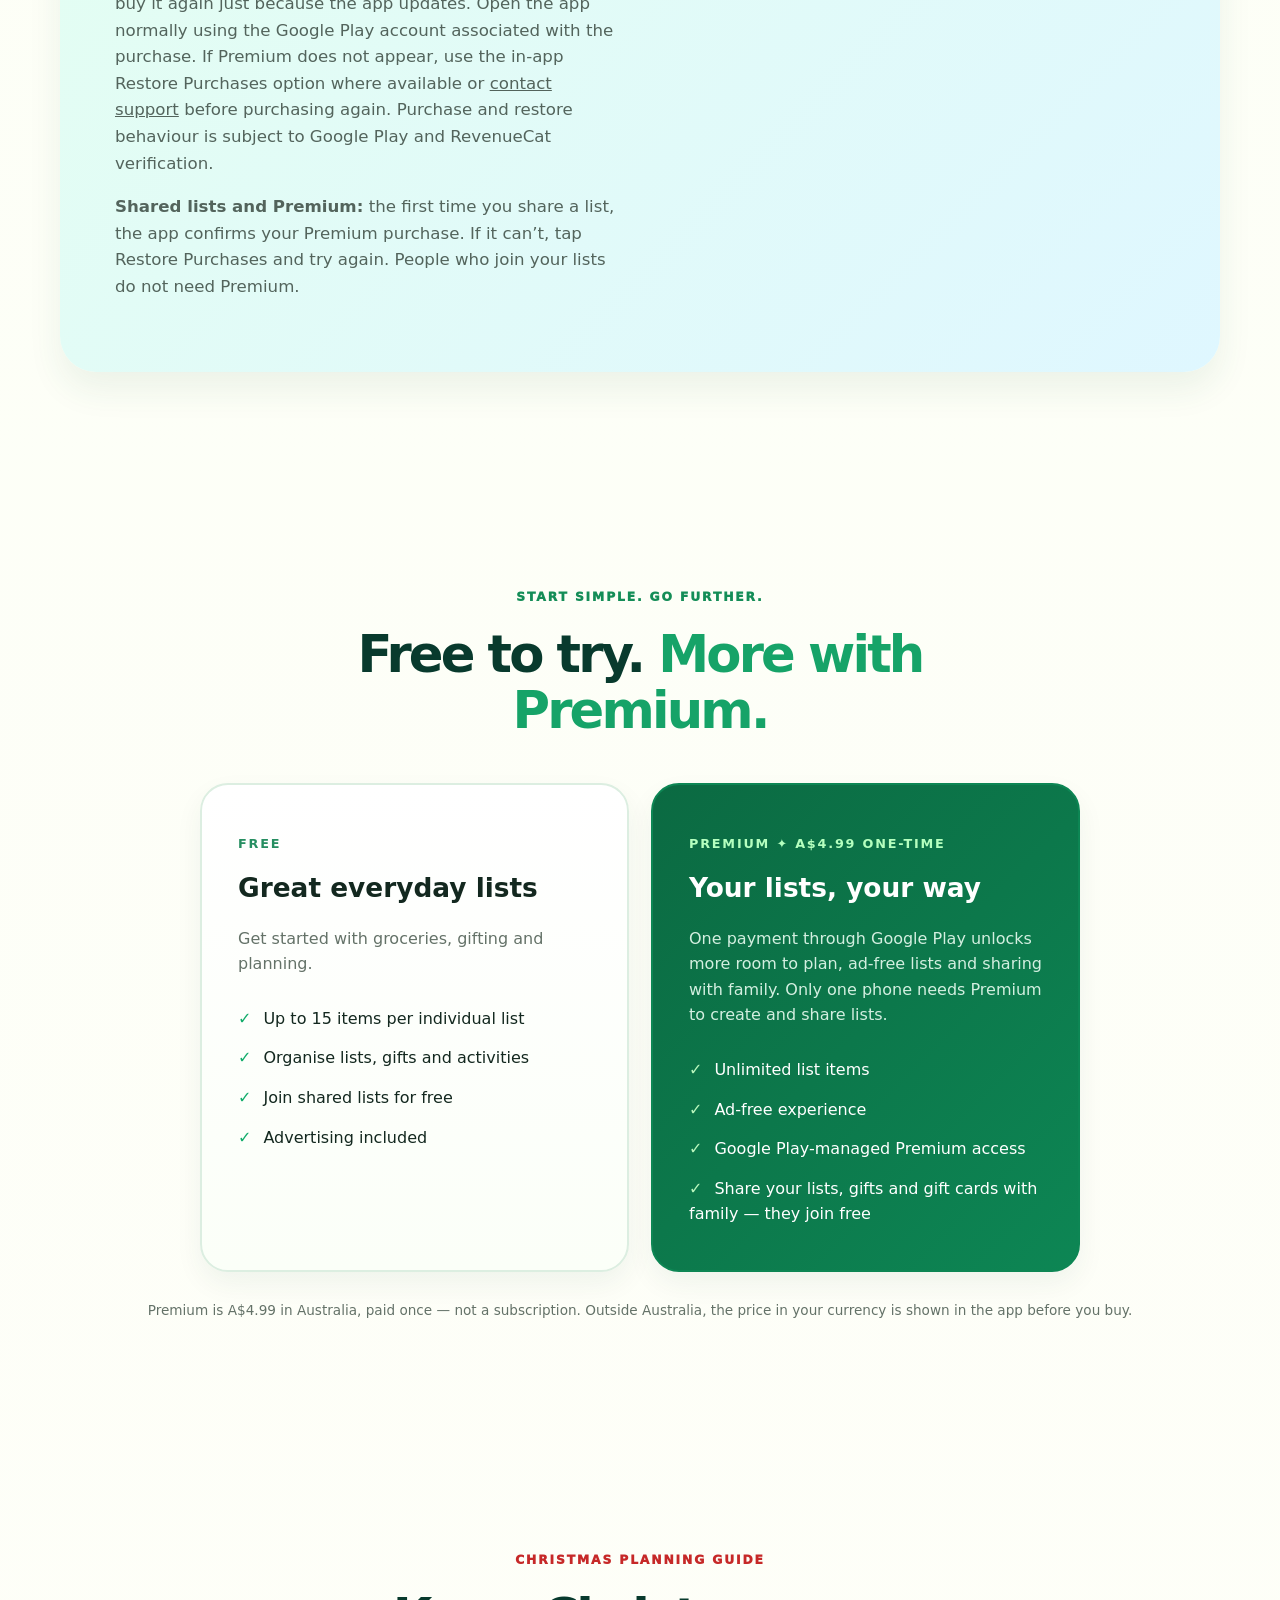
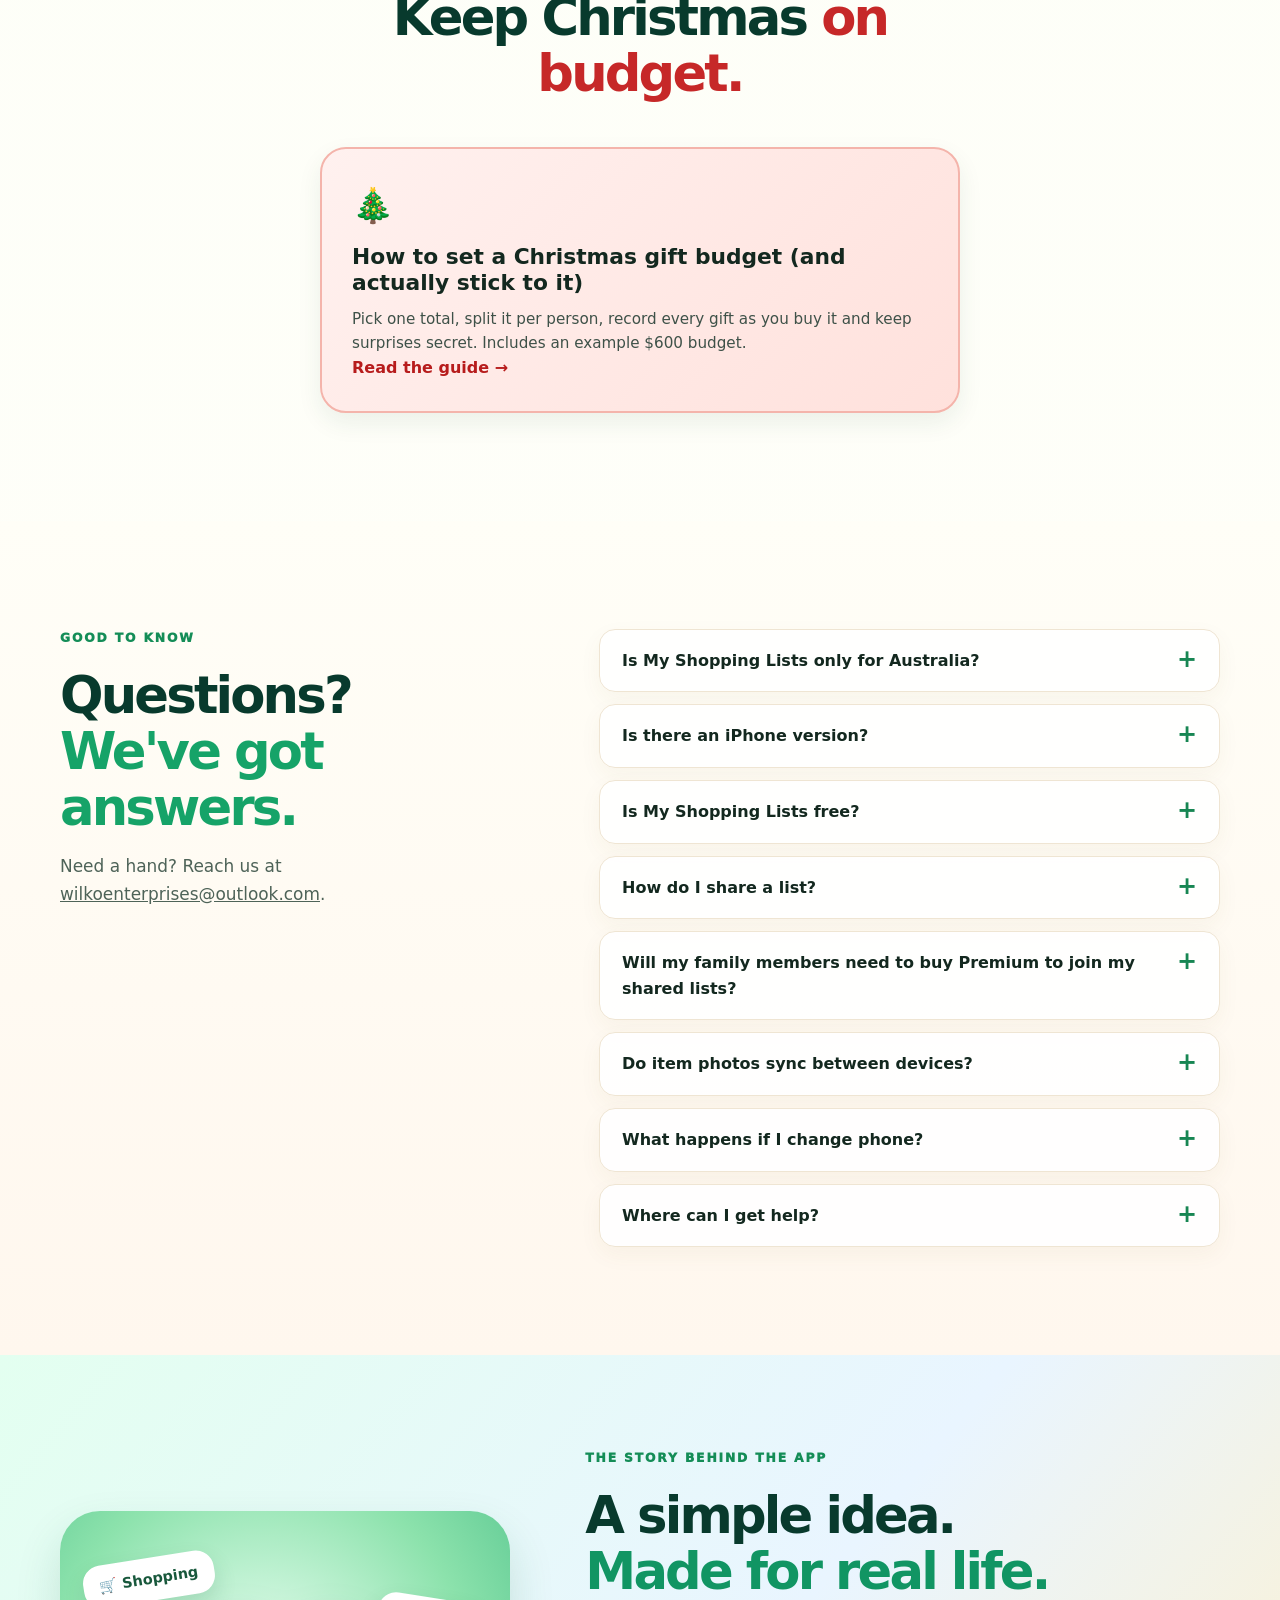
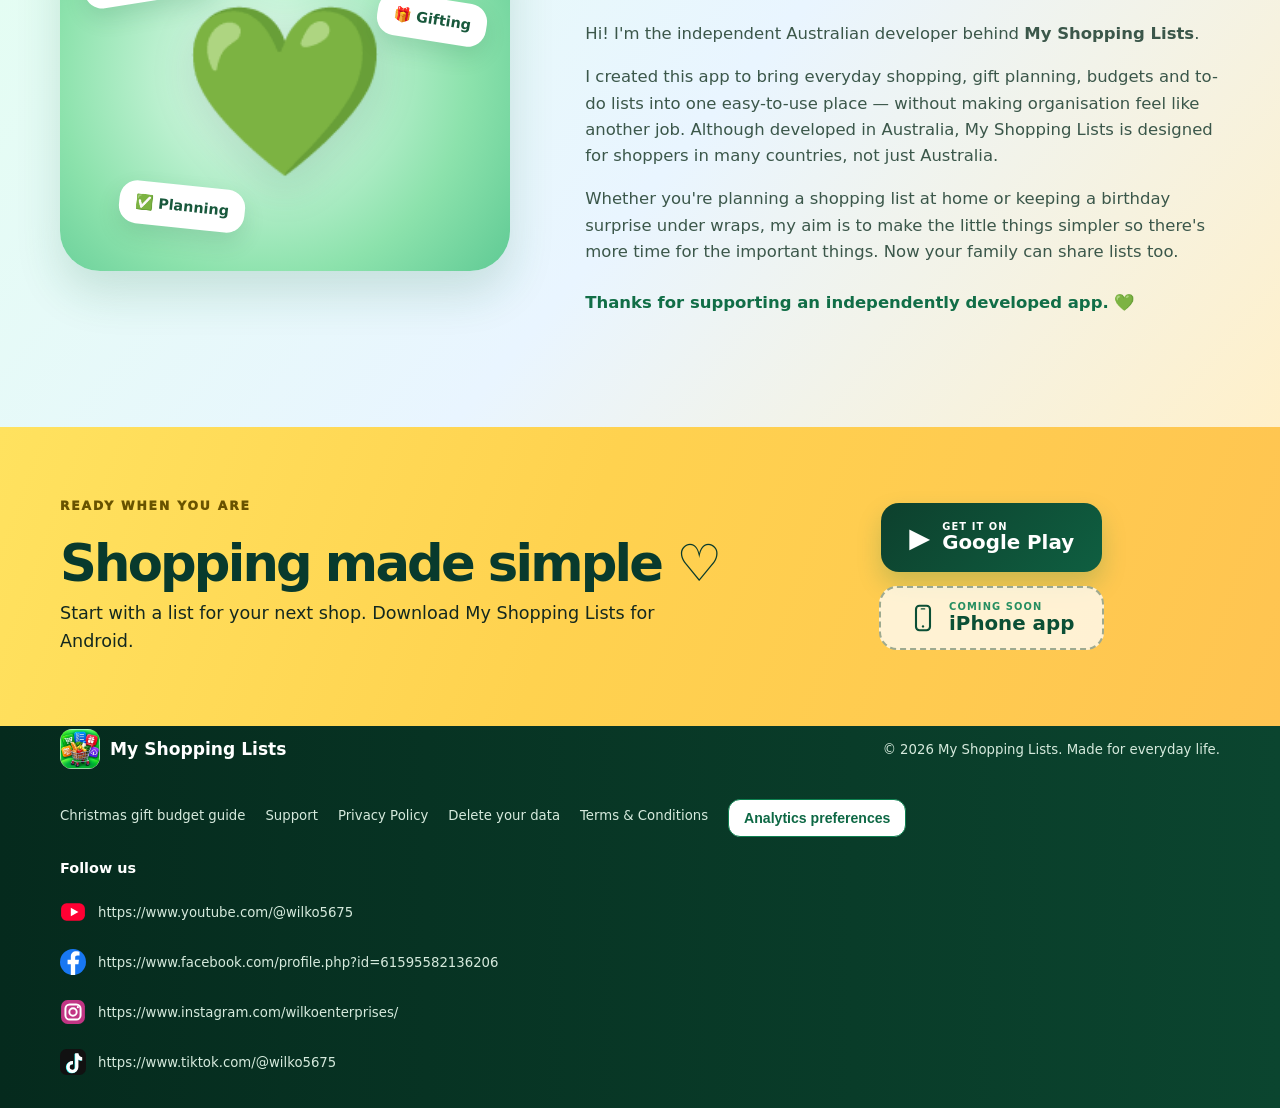
==== commit e2dcfa3a: "Add third YouTube Short to the video section Embed gp_Xc0eUUVU alongside the two existing Shorts and" ====
--- a/index.html
+++ b/index.html
@@ -57,6 +57,12 @@
     <iframe src="https://www.youtube-nocookie.com/embed/Y_ELbmxKWzE" title="My Shopping Lists — short video 2" width="360" height="640" loading="lazy" referrerpolicy="strict-origin-when-cross-origin" allow="encrypted-media; picture-in-picture; fullscreen" allowfullscreen></iframe>
    </div>
    <figcaption><a class="text-link" href="https://www.youtube.com/shorts/Y_ELbmxKWzE" target="_blank" rel="noopener noreferrer">Watch video 2 on YouTube ↗</a></figcaption>
+  </figure>
+  <figure class="video-card">
+   <div class="video-player">
+    <iframe src="https://www.youtube-nocookie.com/embed/gp_Xc0eUUVU" title="My Shopping Lists — short video 3" width="360" height="640" loading="lazy" referrerpolicy="strict-origin-when-cross-origin" allow="encrypted-media; picture-in-picture; fullscreen" allowfullscreen></iframe>
+   </div>
+   <figcaption><a class="text-link" href="https://www.youtube.com/shorts/gp_Xc0eUUVU" target="_blank" rel="noopener noreferrer">Watch video 3 on YouTube ↗</a></figcaption>
   </figure>
  </div>
 </section>
--- a/styles.css
+++ b/styles.css
@@ -208,11 +208,11 @@
 .video-player{width:min(100%,360px);aspect-ratio:9/16;margin-inline:auto;border-radius:24px;overflow:hidden;background:#083a2d;box-shadow:0 18px 36px rgba(19,59,36,.18)}
 .video-player iframe{display:block;width:100%;height:100%;border:0}
 
-/* Keep both Shorts side by side at every screen width. */
-.video-grid{display:grid;grid-template-columns:repeat(2,minmax(0,360px));justify-content:center;gap:28px;max-width:748px;margin-inline:auto}
-.video-card{min-width:0;margin:0;text-align:center}
+/* Three Shorts in a row on wide screens; two up with the third centred below on narrower ones. */
+.video-grid{display:flex;flex-wrap:wrap;justify-content:center;gap:28px;max-width:1136px;margin-inline:auto}
+.video-card{flex:1 1 240px;max-width:360px;min-width:0;margin:0;text-align:center}
 .video-card figcaption{margin-top:16px}
-@media(max-width:650px){.video-grid{gap:12px}.video-player{border-radius:14px}.video-card figcaption{font-size:.8rem}}
+@media(max-width:650px){.video-grid{gap:12px}.video-card{flex:0 1 calc(50% - 6px)}.video-player{border-radius:14px}.video-card figcaption{font-size:.8rem}}
 
 /* Social profiles: one linked address per row, with platform emblems. */
 .social-links{width:100%;padding:0 0 24px}
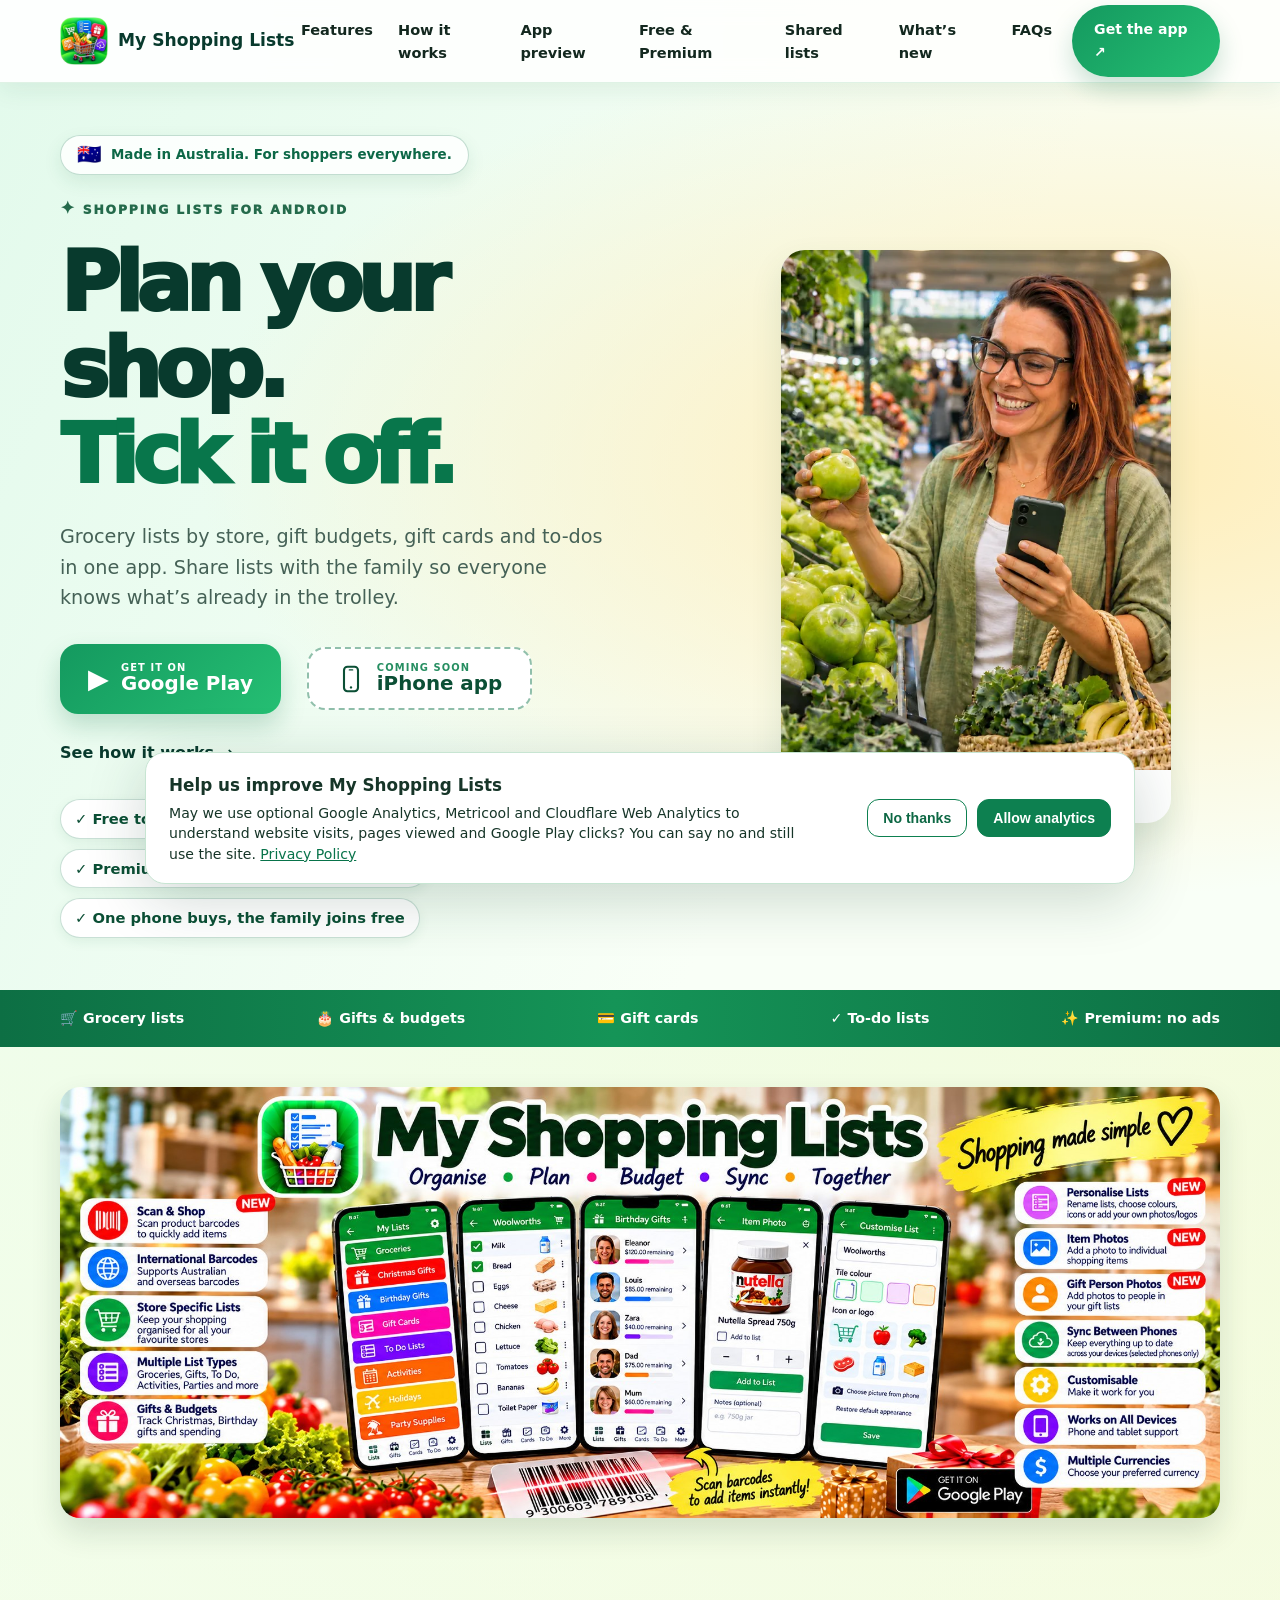
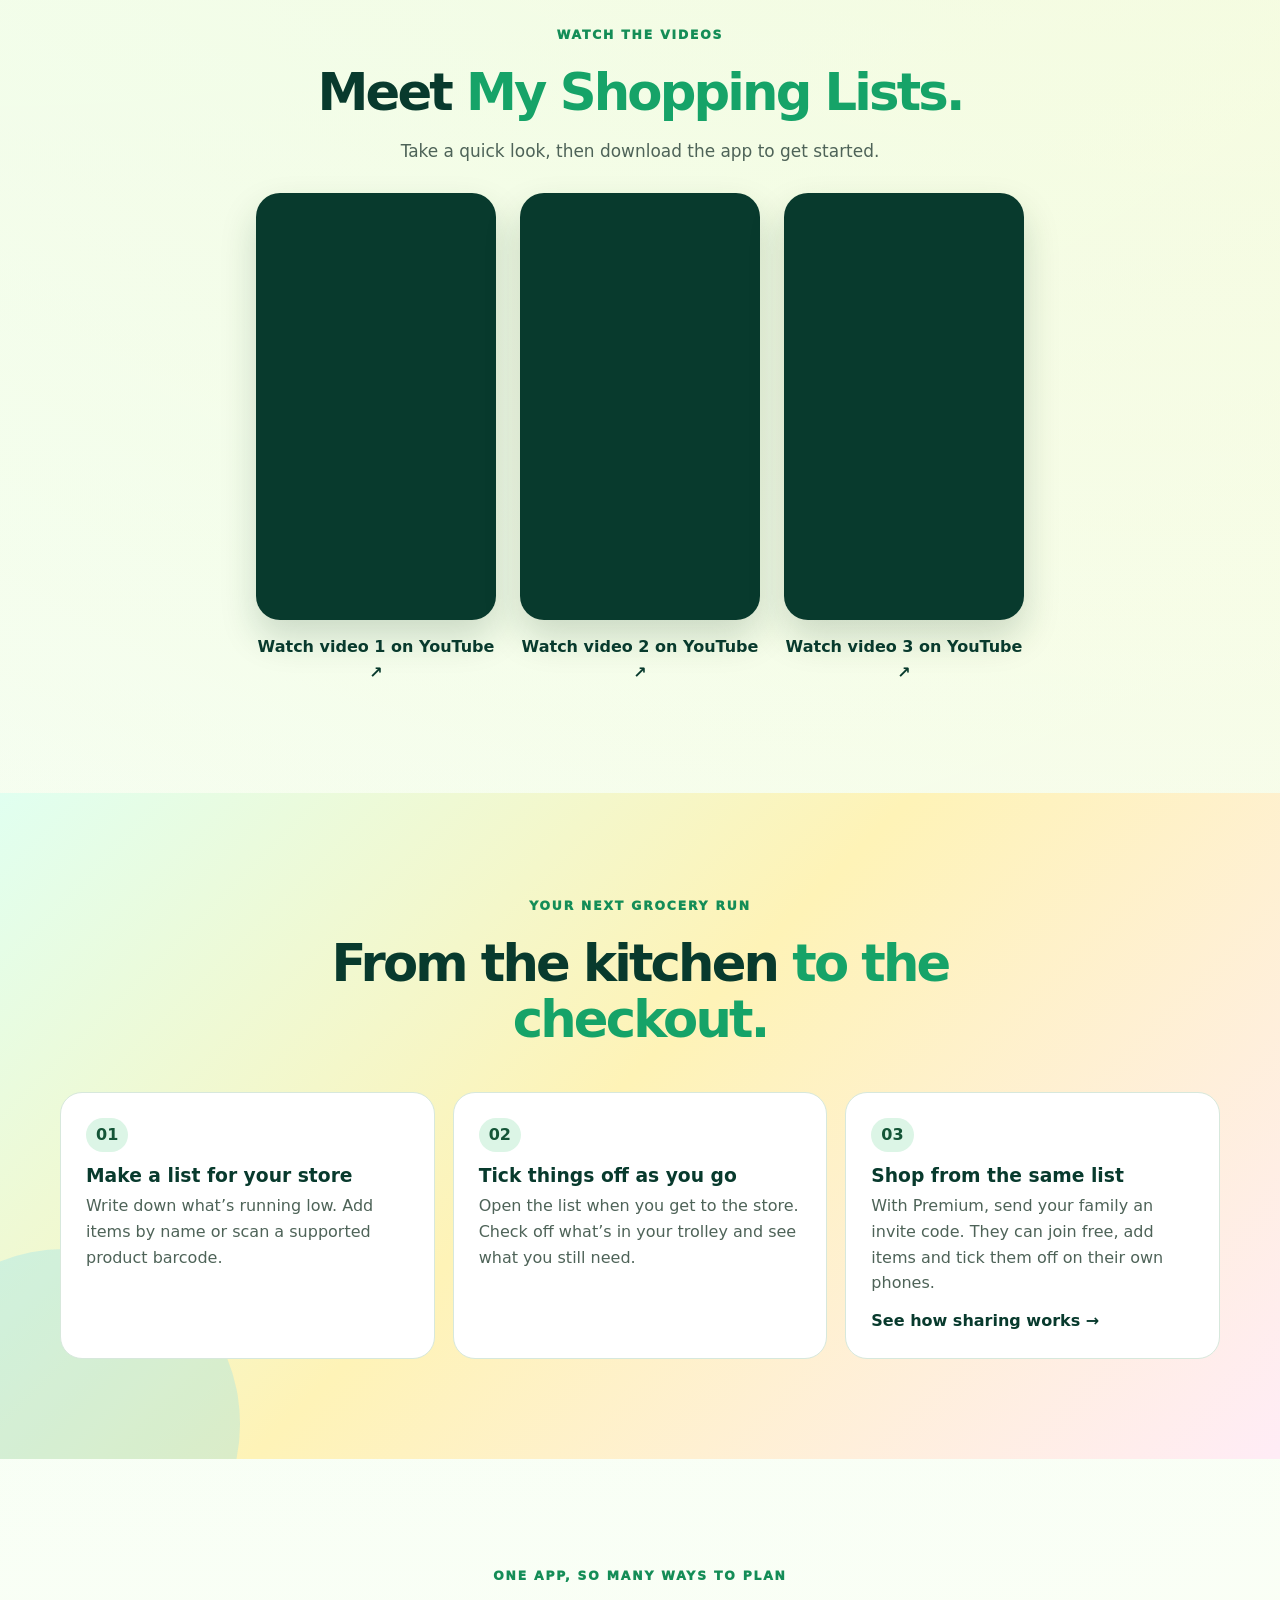
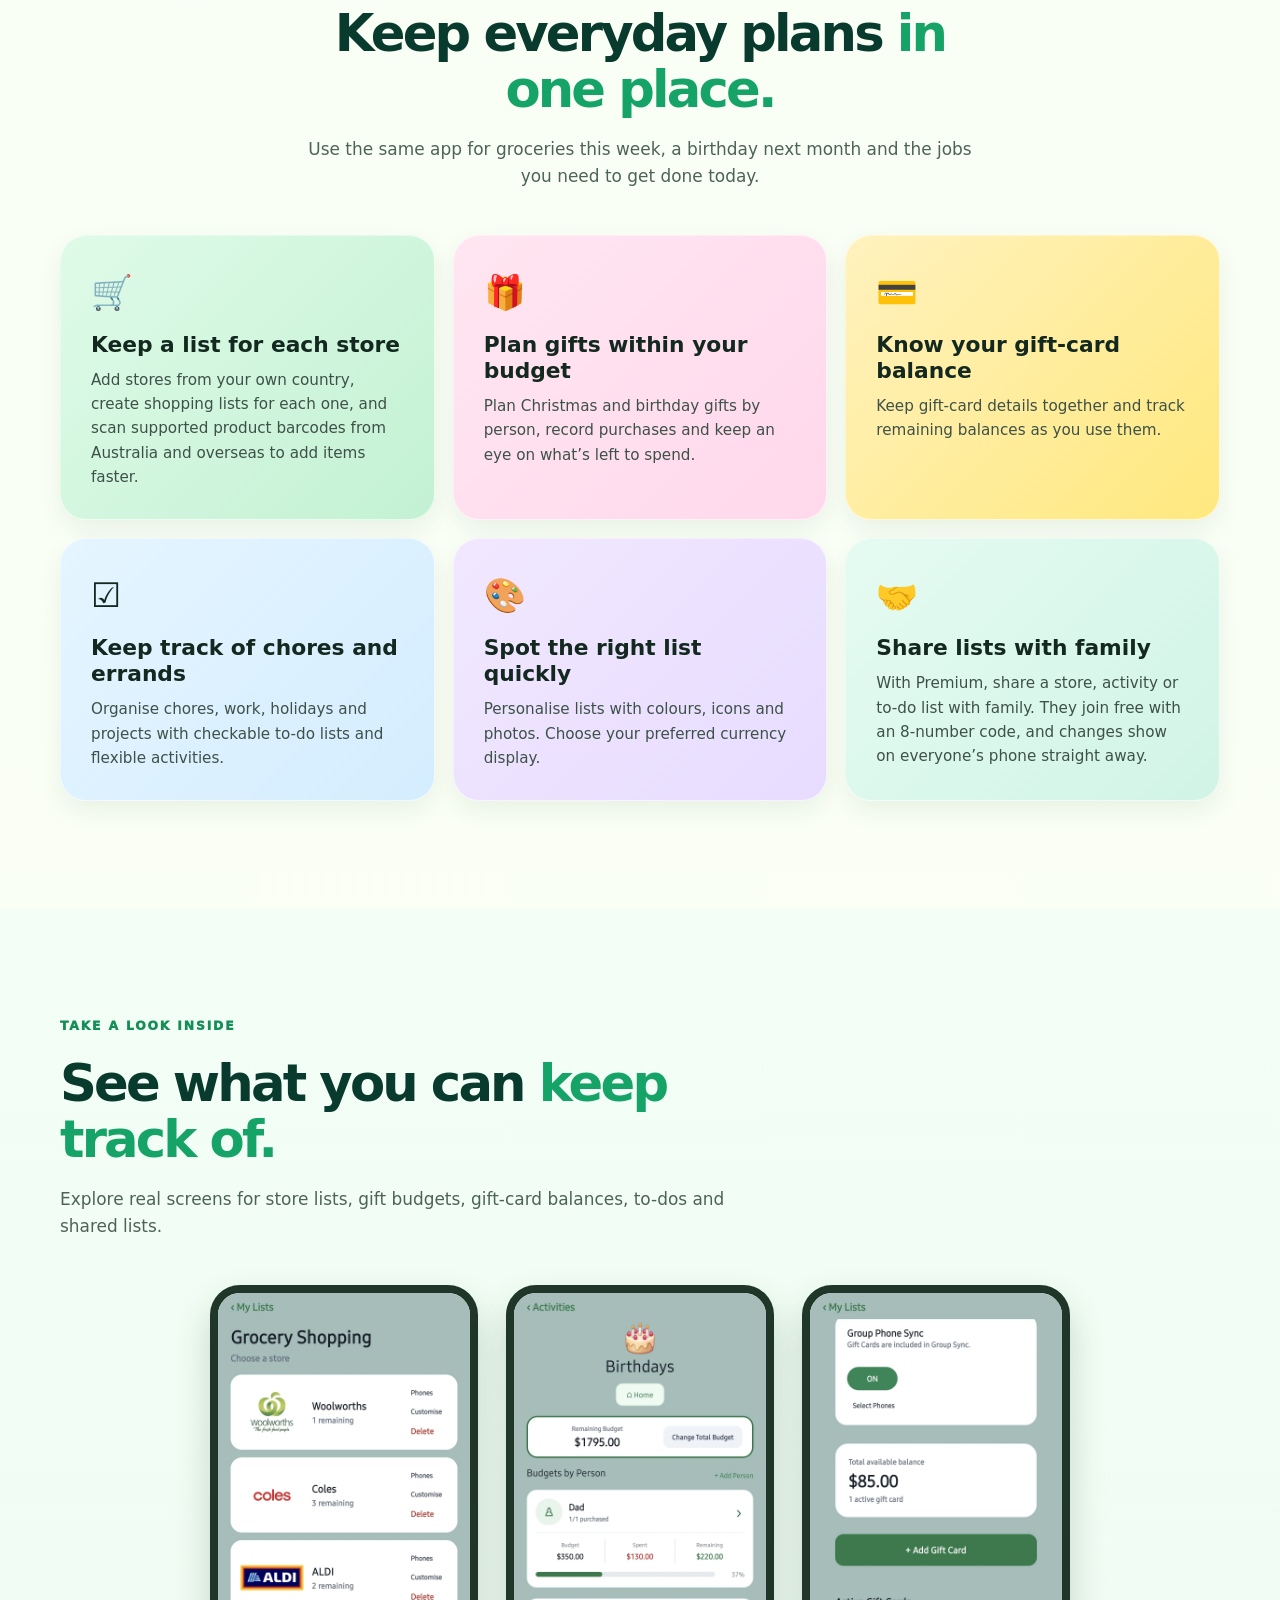
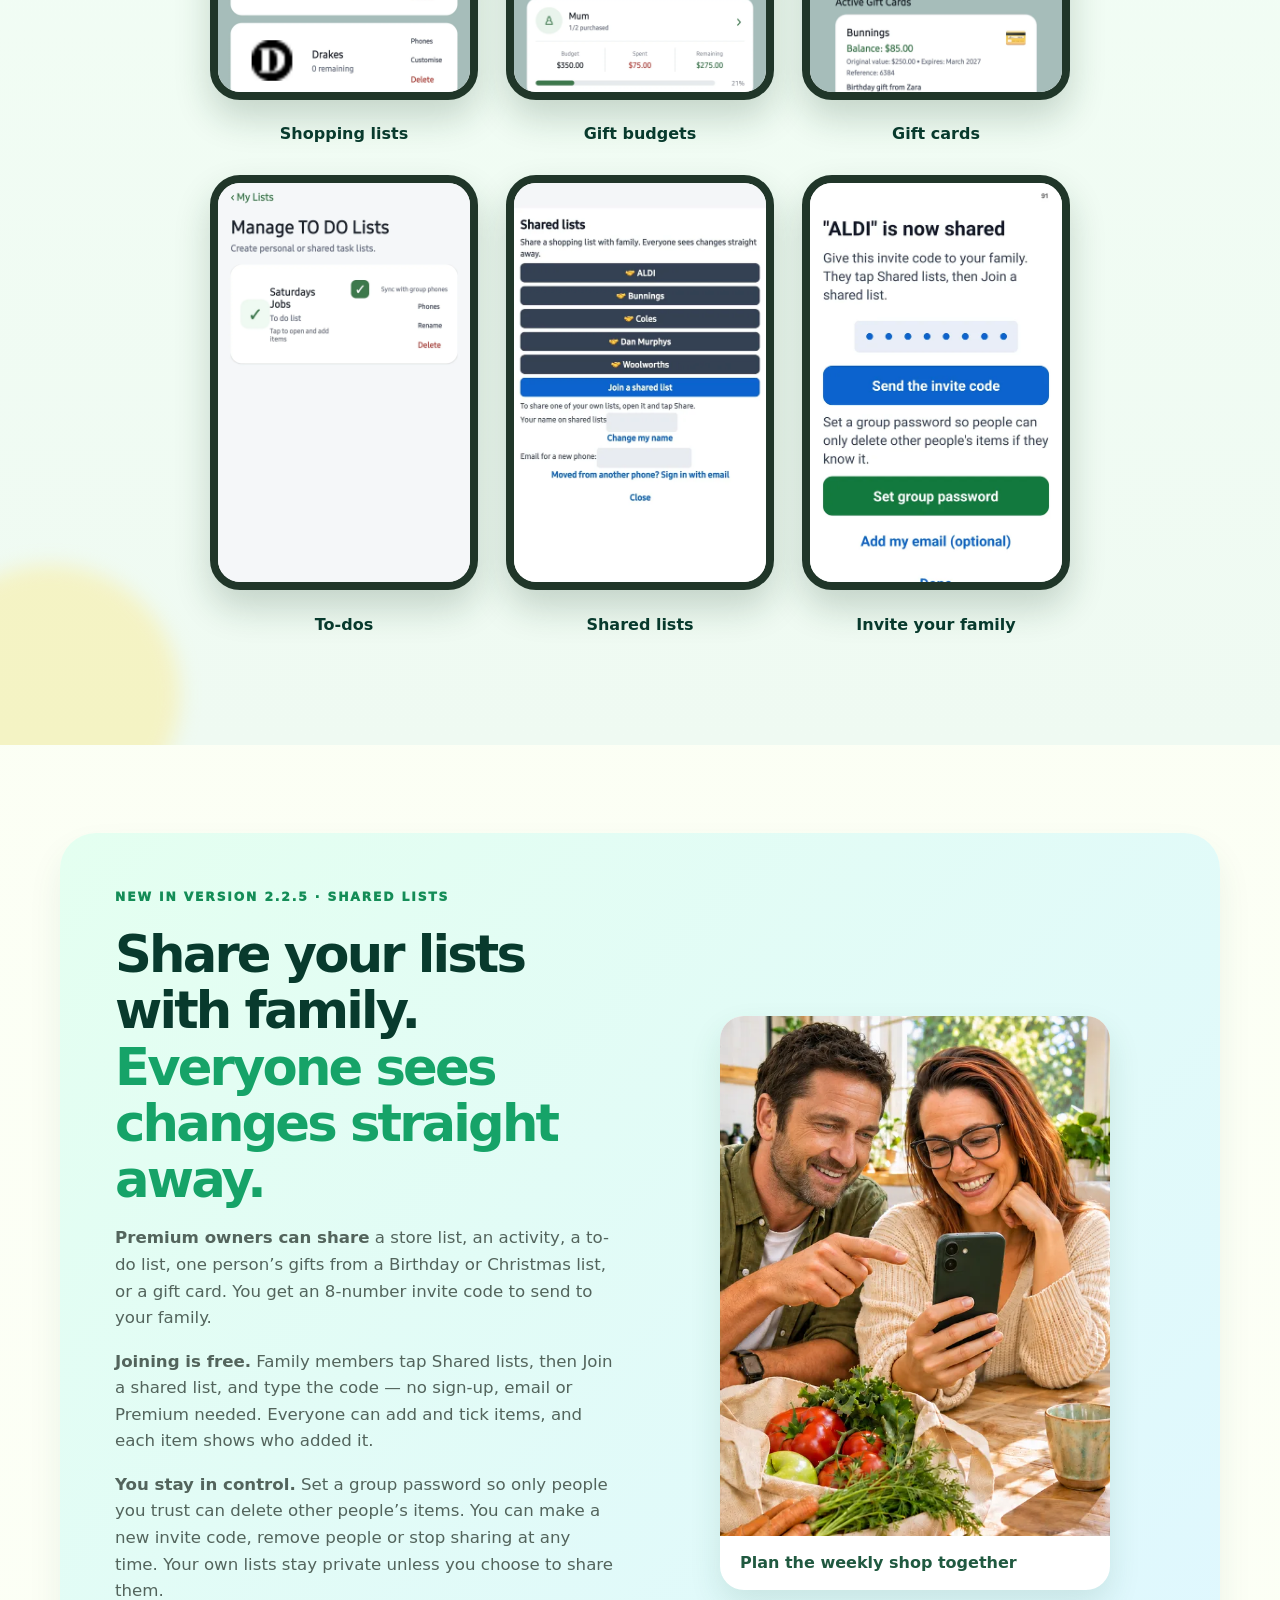
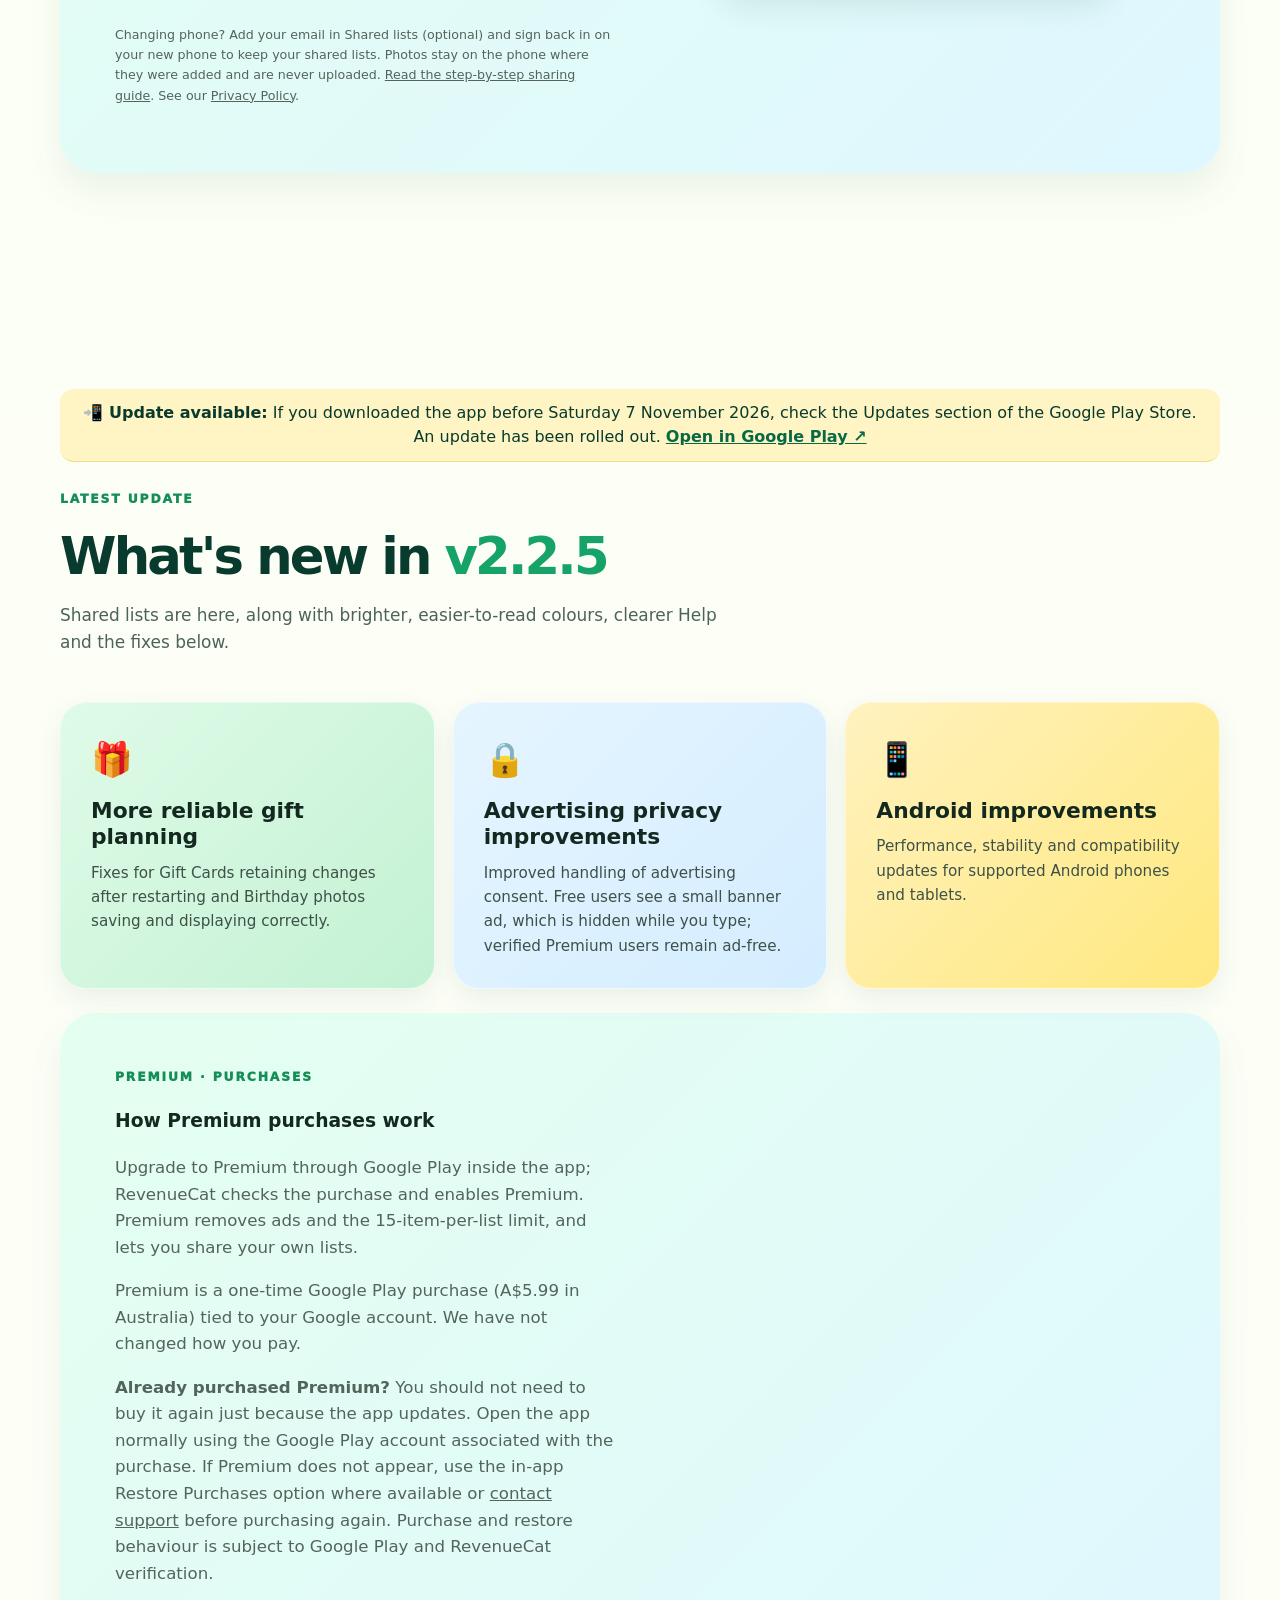
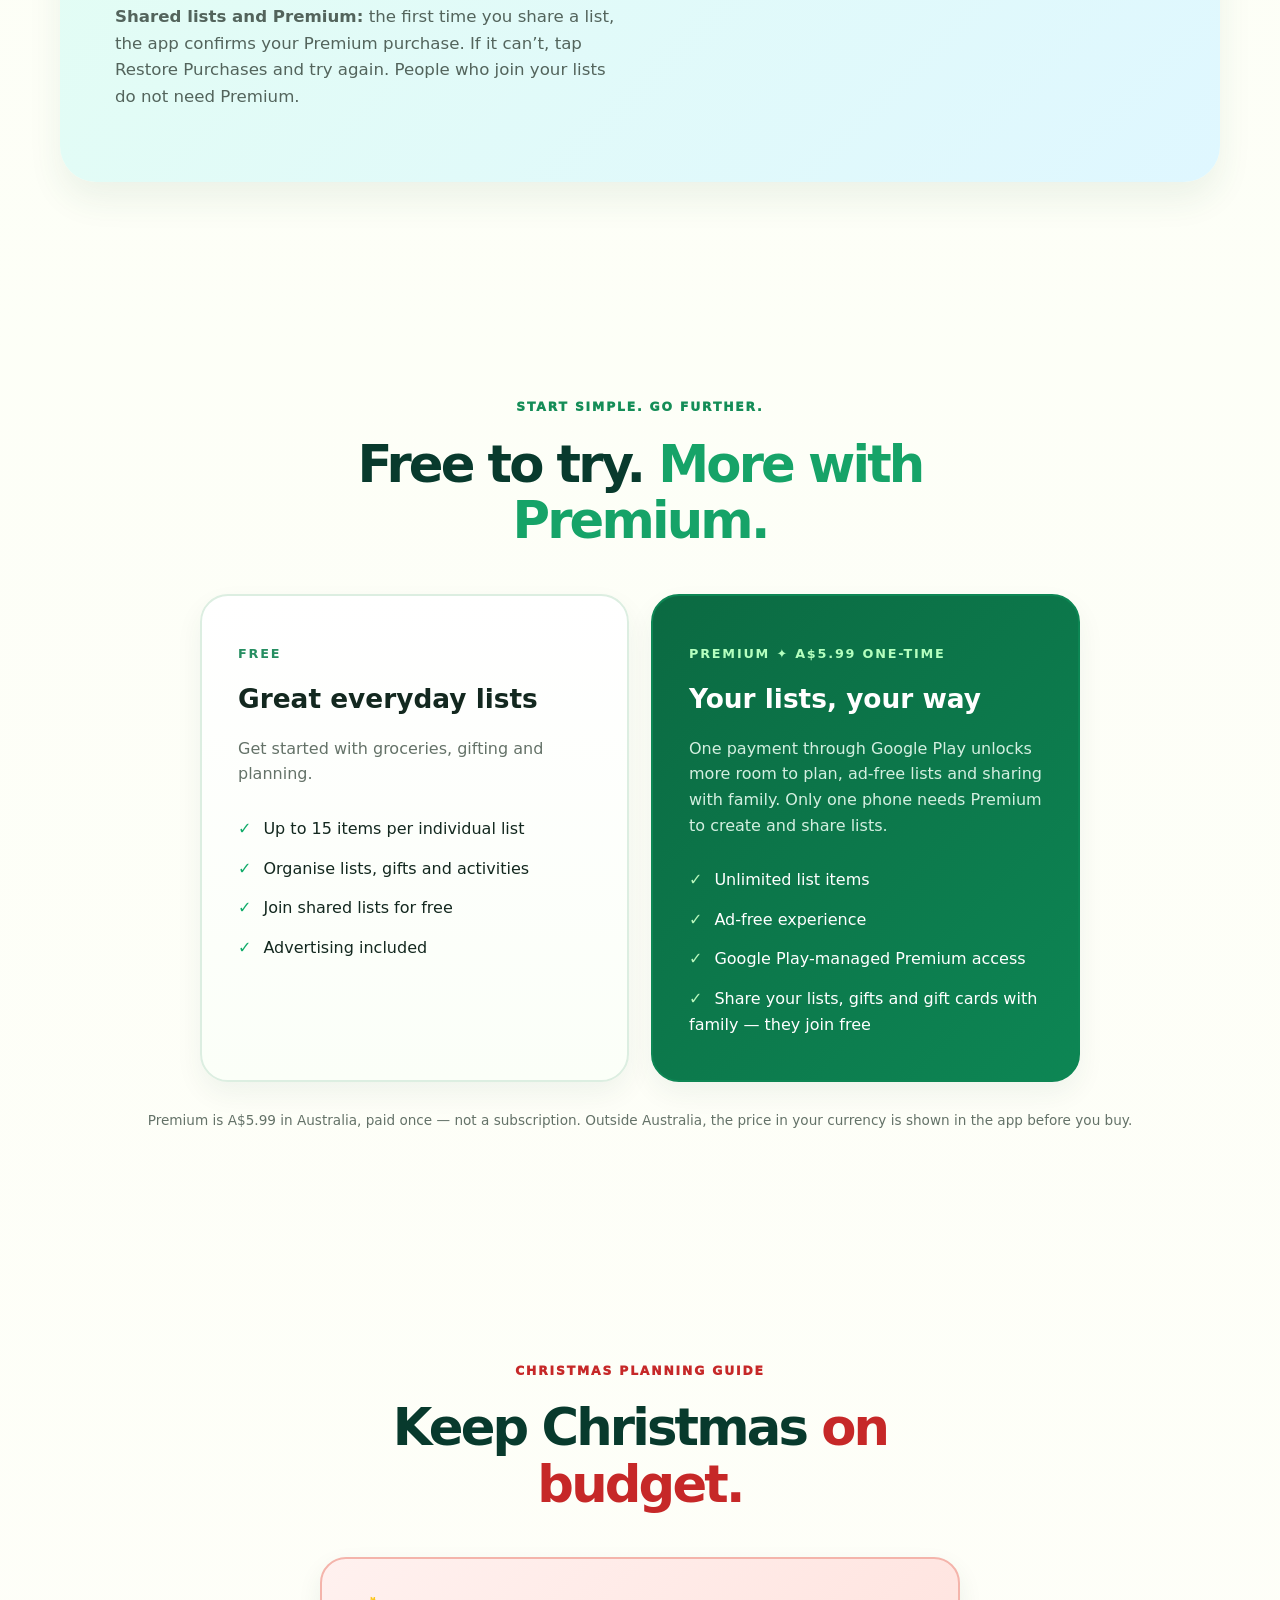
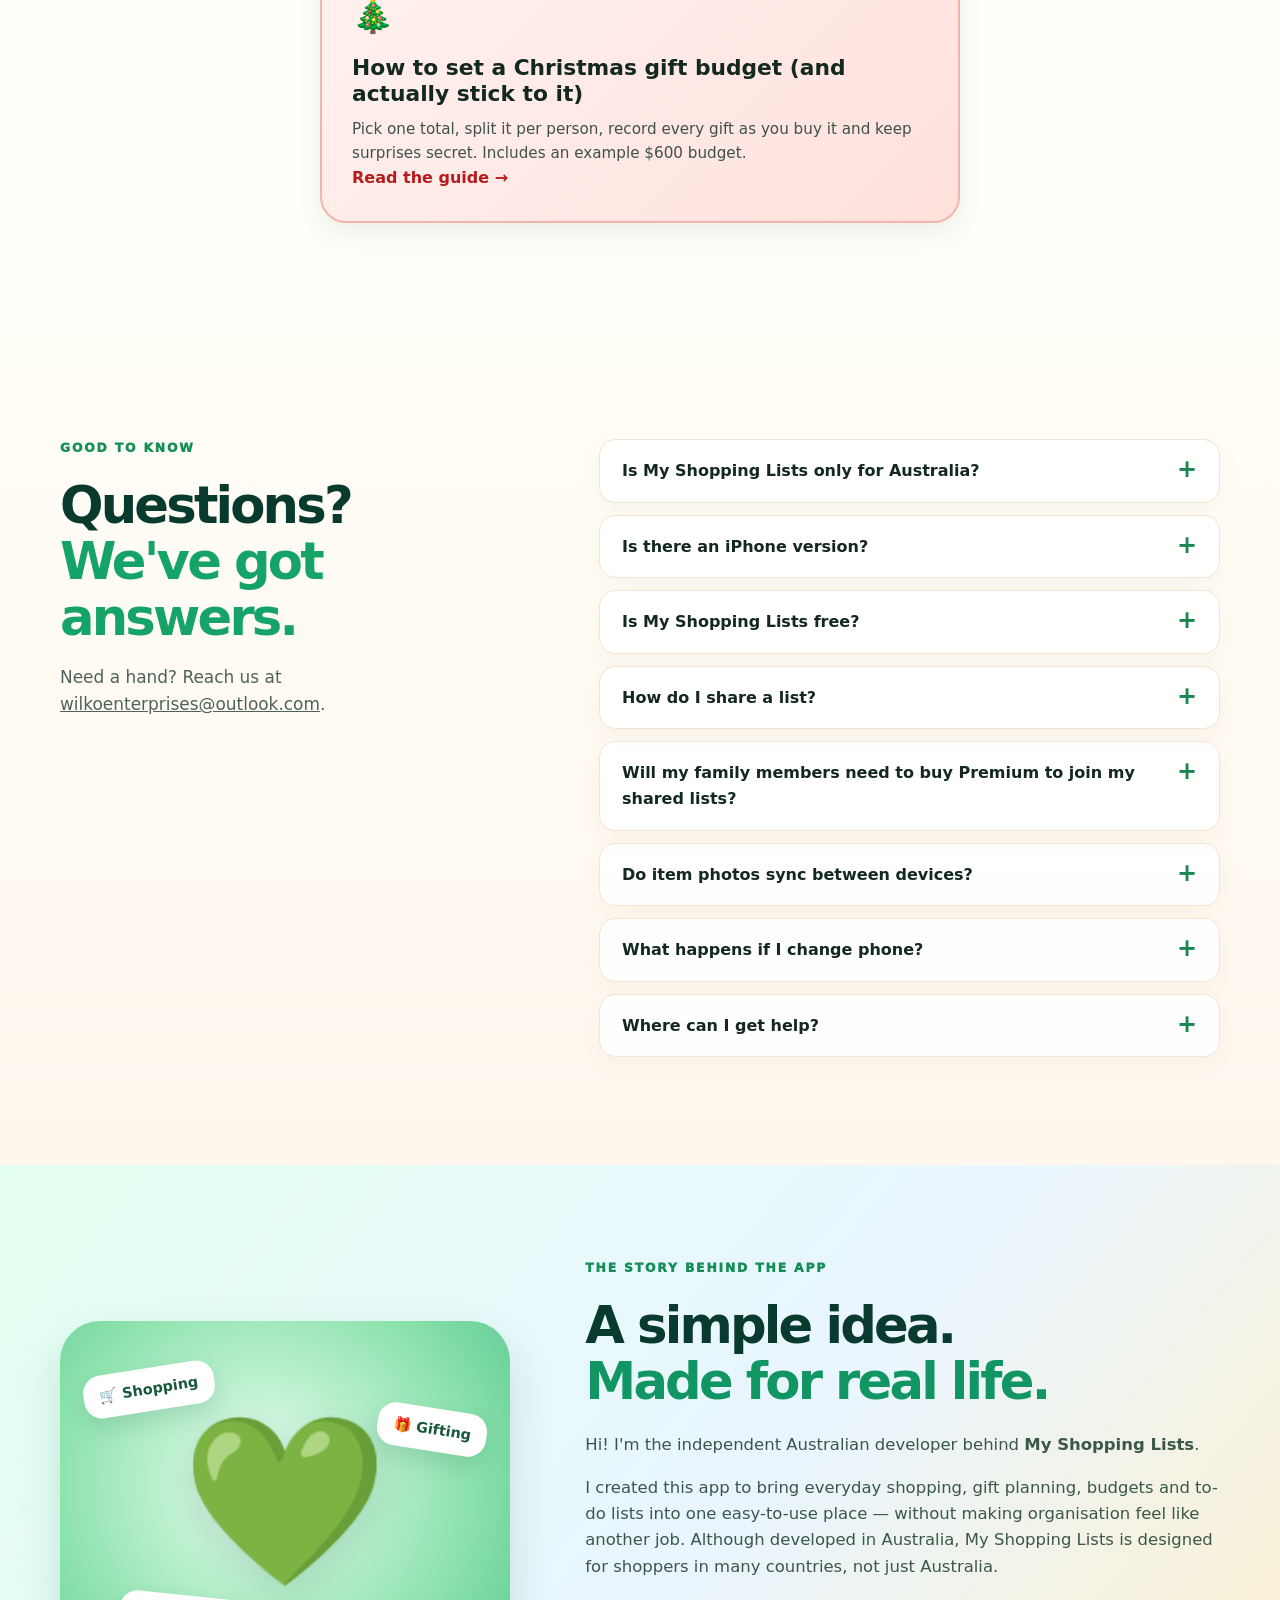
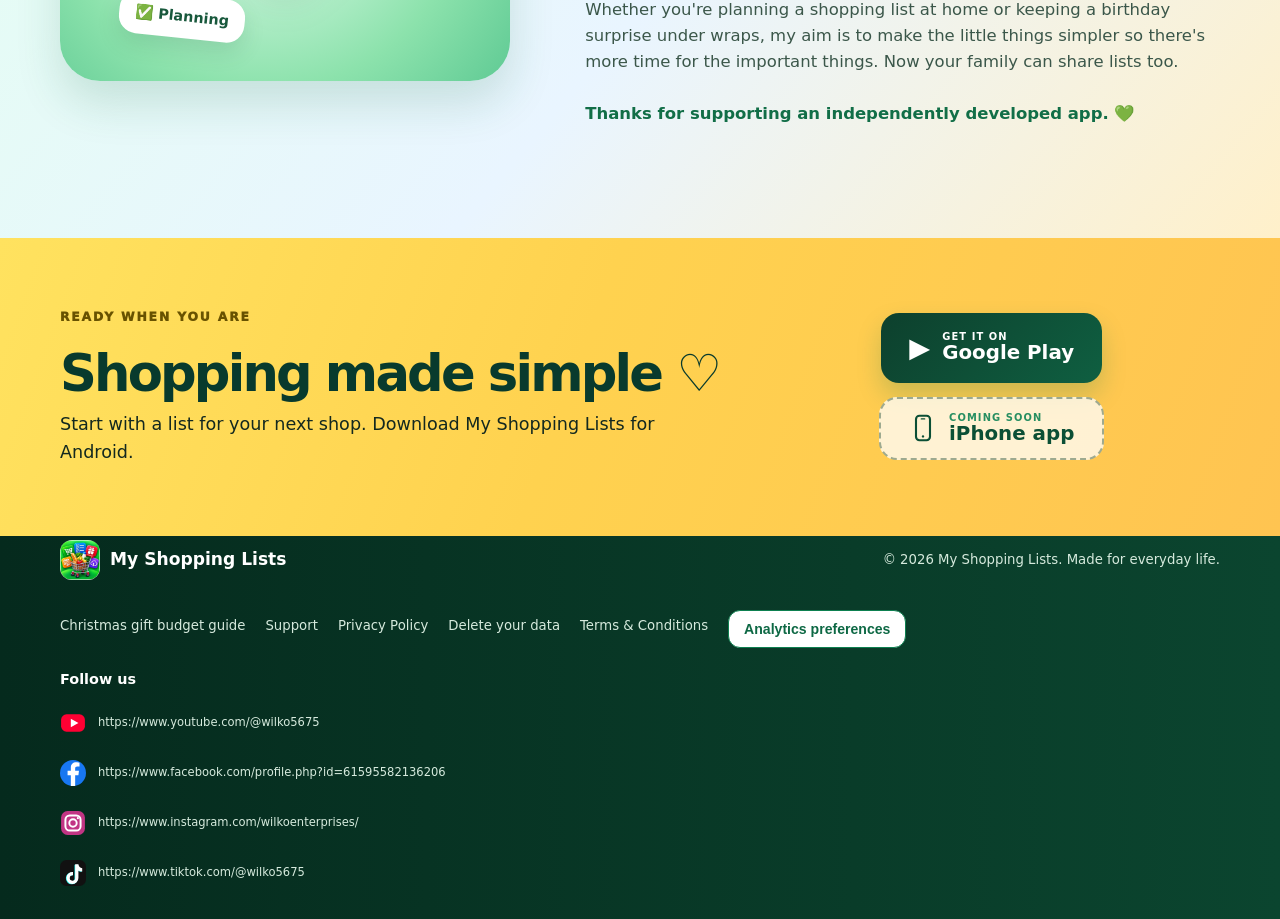
==== commit 03e3e7f1: "Update Premium price to A$5.99 Co-Authored-By: Claude Opus 5.5 <noreply@anthropic.com> Claude-Sessio" ====
--- a/index.html
+++ b/index.html
@@ -4,7 +4,7 @@
   <meta charset="utf-8">
   <meta name="viewport" content="width=device-width, initial-scale=1">
   <meta name="theme-color" content="#106c45">
-  <meta name="description" content="Make grocery lists by store, share them with family, plan gift budgets and track gift card balances. Free on Android. Premium is a one-time A$4.99 — only one phone needs it, family joins free.">
+  <meta name="description" content="Make grocery lists by store, share them with family, plan gift budgets and track gift card balances. Free on Android. Premium is a one-time A$5.99 — only one phone needs it, family joins free.">
   <meta property="og:title" content="My Shopping Lists — Shared shopping lists &amp; gift budgets for Android">
   <meta property="og:description" content="Made in Australia, designed for shoppers worldwide. Organise groceries, gifts and budgets. Premium offers an ad-free experience with unlimited lists.">
   <meta property="og:type" content="website">
@@ -25,7 +25,7 @@
 <section class="hero" id="top"><div class="hero-bg"></div><div class="wrap hero-layout">
  <div class="hero-copy"><p class="aussie-badge"><span aria-hidden="true">🇦🇺</span> Made in Australia. For shoppers everywhere.</p><p class="eyebrow"><span class="spark">✦</span> SHOPPING LISTS FOR ANDROID</p><h1>Plan your shop.<br><em>Tick it off.</em></h1><p class="lead">Grocery lists by store, gift budgets, gift cards and to-dos in one app. Share lists with the family so everyone knows what’s already in the trolley.</p>
  <div class="hero-ctas"><a class="button button-large" href="https://play.google.com/store/apps/details?id=com.wilko.myshoppinglists" target="_blank" rel="noopener noreferrer"><span class="play-icon">▶</span><span><small>GET IT ON</small><strong>Google Play</strong></span></a><span class="button button-large button-soon" role="note" aria-label="iPhone app coming soon"><svg class="soon-icon" viewBox="0 0 24 24" aria-hidden="true" focusable="false"><rect x="6" y="1.5" width="12" height="21" rx="3" fill="none" stroke="currentColor" stroke-width="1.8"/><rect x="10" y="3.6" width="4" height="1.2" rx=".6" fill="currentColor"/><circle cx="12" cy="19.2" r="1" fill="currentColor"/></svg><span><small>COMING SOON</small><strong>iPhone app</strong></span></span><a class="text-link" href="#who-its-for">See how it works <span aria-hidden="true">→</span></a></div>
- <div class="hero-facts"><span>✓ Free to download, no sign-up</span><span>✓ Premium A$4.99 once, no subscription</span><span>✓ One phone buys, the family joins free</span></div></div>
+ <div class="hero-facts"><span>✓ Free to download, no sign-up</span><span>✓ Premium A$5.99 once, no subscription</span><span>✓ One phone buys, the family joins free</span></div></div>
  <figure class="lifestyle-card hero-photo">
   <div class="lifestyle-photo lifestyle-store">
    <img class="lifestyle-scene" src="shopping-in-store-v4.webp" alt="A shopper holds an apple and checks My Shopping Lists in the produce aisle." width="600" height="800" fetchpriority="high" decoding="async">
@@ -112,17 +112,17 @@
 </div>
 <div class="sync-card" style="margin-top:24px"><div><p class="eyebrow">PREMIUM · PURCHASES</p><h3>How Premium purchases work</h3>
 <p>Upgrade to Premium through Google Play inside the app; RevenueCat checks the purchase and enables Premium. Premium removes ads and the 15-item-per-list limit, and lets you share your own lists.</p>
-<p>Premium is a one-time Google Play purchase (A$4.99 in Australia) tied to your Google account. We have not changed how you pay.</p>
+<p>Premium is a one-time Google Play purchase (A$5.99 in Australia) tied to your Google account. We have not changed how you pay.</p>
 <p><strong>Already purchased Premium?</strong> You should not need to buy it again just because the app updates. Open the app normally using the Google Play account associated with the purchase. If Premium does not appear, use the in-app Restore Purchases option where available or <a href="mailto:wilkoenterprises@outlook.com?subject=My%20Shopping%20Lists%20Premium%20Help">contact support</a> before purchasing again. Purchase and restore behaviour is subject to Google Play and RevenueCat verification.</p>
 <p><strong>Shared lists and Premium:</strong> the first time you share a list, the app confirms your Premium purchase. If it can’t, tap Restore Purchases and try again. People who join your lists do not need Premium.</p>
 </div></div>
 </section>
-<section class="section wrap" id="premium"><div class="section-heading center"><p class="eyebrow">START SIMPLE. GO FURTHER.</p><h2>Free to try. <span>More with Premium.</span></h2></div><div class="pricing"><article class="tier"><p class="tier-label">FREE</p><h3>Great everyday lists</h3><p>Get started with groceries, gifting and planning.</p><ul><li>Up to 15 items per individual list</li><li>Organise lists, gifts and activities</li><li>Join shared lists for free</li><li>Advertising included</li></ul></article><article class="tier tier-featured"><p class="tier-label">PREMIUM ✦ A$4.99 ONE-TIME</p><h3>Your lists, your way</h3><p>One payment through Google Play unlocks more room to plan, ad-free lists and sharing with family. Only one phone needs Premium to create and share lists.</p><ul><li>Unlimited list items</li><li>Ad-free experience</li><li>Google Play-managed Premium access</li><li>Share your lists, gifts and gift cards with family — they join free</li></ul></article></div><p class="center small-note">Premium is A$4.99 in Australia, paid once — not a subscription. Outside Australia, the price in your currency is shown in the app before you buy.</p></section>
+<section class="section wrap" id="premium"><div class="section-heading center"><p class="eyebrow">START SIMPLE. GO FURTHER.</p><h2>Free to try. <span>More with Premium.</span></h2></div><div class="pricing"><article class="tier"><p class="tier-label">FREE</p><h3>Great everyday lists</h3><p>Get started with groceries, gifting and planning.</p><ul><li>Up to 15 items per individual list</li><li>Organise lists, gifts and activities</li><li>Join shared lists for free</li><li>Advertising included</li></ul></article><article class="tier tier-featured"><p class="tier-label">PREMIUM ✦ A$5.99 ONE-TIME</p><h3>Your lists, your way</h3><p>One payment through Google Play unlocks more room to plan, ad-free lists and sharing with family. Only one phone needs Premium to create and share lists.</p><ul><li>Unlimited list items</li><li>Ad-free experience</li><li>Google Play-managed Premium access</li><li>Share your lists, gifts and gift cards with family — they join free</li></ul></article></div><p class="center small-note">Premium is A$5.99 in Australia, paid once — not a subscription. Outside Australia, the price in your currency is shown in the app before you buy.</p></section>
 <section class="section wrap" id="guides" aria-labelledby="guides-title"><div class="section-heading center"><p class="eyebrow">CHRISTMAS PLANNING GUIDE</p><h2 id="guides-title">Keep Christmas <span>on budget.</span></h2></div><div class="feature-grid" style="grid-template-columns:minmax(0,640px);justify-content:center"><article class="feature xmas"><div class="emoji" aria-hidden="true">🎄</div><h3><a href="christmas-gift-budget.html" style="color:inherit;text-decoration:none">How to set a Christmas gift budget (and actually stick to it)</a></h3><p>Pick one total, split it per person, record every gift as you buy it and keep surprises secret. Includes an example $600 budget.</p><a class="text-link" href="christmas-gift-budget.html">Read the guide →</a></article></div></section>
 <section class="section faq-section" id="faq"><div class="wrap faq-layout"><div class="section-heading"><p class="eyebrow">GOOD TO KNOW</p><h2>Questions?<br><span>We've got answers.</span></h2><p>Need a hand? Reach us at <a href="mailto:wilkoenterprises@outlook.com">wilkoenterprises@outlook.com</a>.</p></div><div class="faq-list">
  <details><summary>Is My Shopping Lists only for Australia?</summary><p>No. It is independently developed in Australia but designed for shoppers internationally. You can add shops from your own country and scan supported product barcodes from Australia and overseas. Product matches depend on available barcode data, and Google Play availability may vary by country.</p></details>
  <details><summary>Is there an iPhone version?</summary><p>Not yet, but an iPhone version is coming soon. For now, My Shopping Lists is available on Android phones and tablets through Google Play.</p></details>
- <details><summary>Is My Shopping Lists free?</summary><p>Yes. The free version supports up to 15 items per individual list and includes advertising, and you can join shared lists for free. Premium removes the limit and ads, and lets you share your own lists. Premium is a one-time payment of A$4.99 in Australia, not a subscription. Outside Australia, the price in your currency is shown in the app before you buy.</p></details>
+ <details><summary>Is My Shopping Lists free?</summary><p>Yes. The free version supports up to 15 items per individual list and includes advertising, and you can join shared lists for free. Premium removes the limit and ads, and lets you share your own lists. Premium is a one-time payment of A$5.99 in Australia, not a subscription. Outside Australia, the price in your currency is shown in the app before you buy.</p></details>
  <details><summary>How do I share a list?</summary><p>With Premium, open a store, activity or to-do list and tap Share, then Share this list. Send the 8-number invite code to the people you want. Only people with the code can join, and you can make a new code, remove people or stop sharing at any time.</p></details>
  <details><summary>Will my family members need to buy Premium to join my shared lists?</summary><p>No. Only one phone needs Premium to create and share lists. Anyone can join a shared list for free with the invite code. Everyone in the list can add and tick items; deleting other people’s items needs the group password, if the owner set one. Joining does not give members Premium for their own lists.</p></details>
  <details><summary>Do item photos sync between devices?</summary><p>No. Photos for items, list tiles and gift-list people stay on the phone where they were added, including in shared lists. Budgets also stay on each phone.</p></details>
--- a/styles.css
+++ b/styles.css
@@ -208,11 +208,11 @@
 .video-player{width:min(100%,360px);aspect-ratio:9/16;margin-inline:auto;border-radius:24px;overflow:hidden;background:#083a2d;box-shadow:0 18px 36px rgba(19,59,36,.18)}
 .video-player iframe{display:block;width:100%;height:100%;border:0}
 
-/* Three Shorts in a row on wide screens; two up with the third centred below on narrower ones. */
-.video-grid{display:flex;flex-wrap:wrap;justify-content:center;gap:28px;max-width:1136px;margin-inline:auto}
-.video-card{flex:1 1 240px;max-width:360px;min-width:0;margin:0;text-align:center}
-.video-card figcaption{margin-top:16px}
-@media(max-width:650px){.video-grid{gap:12px}.video-card{flex:0 1 calc(50% - 6px)}.video-player{border-radius:14px}.video-card figcaption{font-size:.8rem}}
+/* Keep all three Shorts side by side at every screen width, as smaller players. */
+.video-grid{display:grid;grid-template-columns:repeat(3,minmax(0,240px));justify-content:center;gap:24px;max-width:768px;margin-inline:auto}
+.video-card{min-width:0;margin:0;text-align:center}
+.video-card figcaption{margin-top:14px}
+@media(max-width:650px){.video-grid{gap:8px}.video-player{border-radius:12px}.video-card figcaption{margin-top:10px;font-size:.75rem}}
 
 /* Social profiles: one linked address per row, with platform emblems. */
 .social-links{width:100%;padding:0 0 24px}
@@ -220,7 +220,7 @@
 .social-list{list-style:none;margin:0;padding:0;display:flex;flex-direction:column;gap:6px}
 .social-list li{min-width:0}
 .social-links a{display:inline-flex;align-items:center;gap:12px;max-width:100%;min-height:44px;text-align:left;text-decoration:none;padding:6px 0}
-.social-address{min-width:0;overflow-wrap:anywhere}
+.social-address{min-width:0;overflow-wrap:anywhere;font-size:.72rem}
 .social-icon{width:26px;height:26px;flex:0 0 26px}
 .social-links a:hover .social-address{text-decoration:underline}
 .social-links a:focus-visible{outline:2px solid #b5ffbf;outline-offset:5px;border-radius:2px}
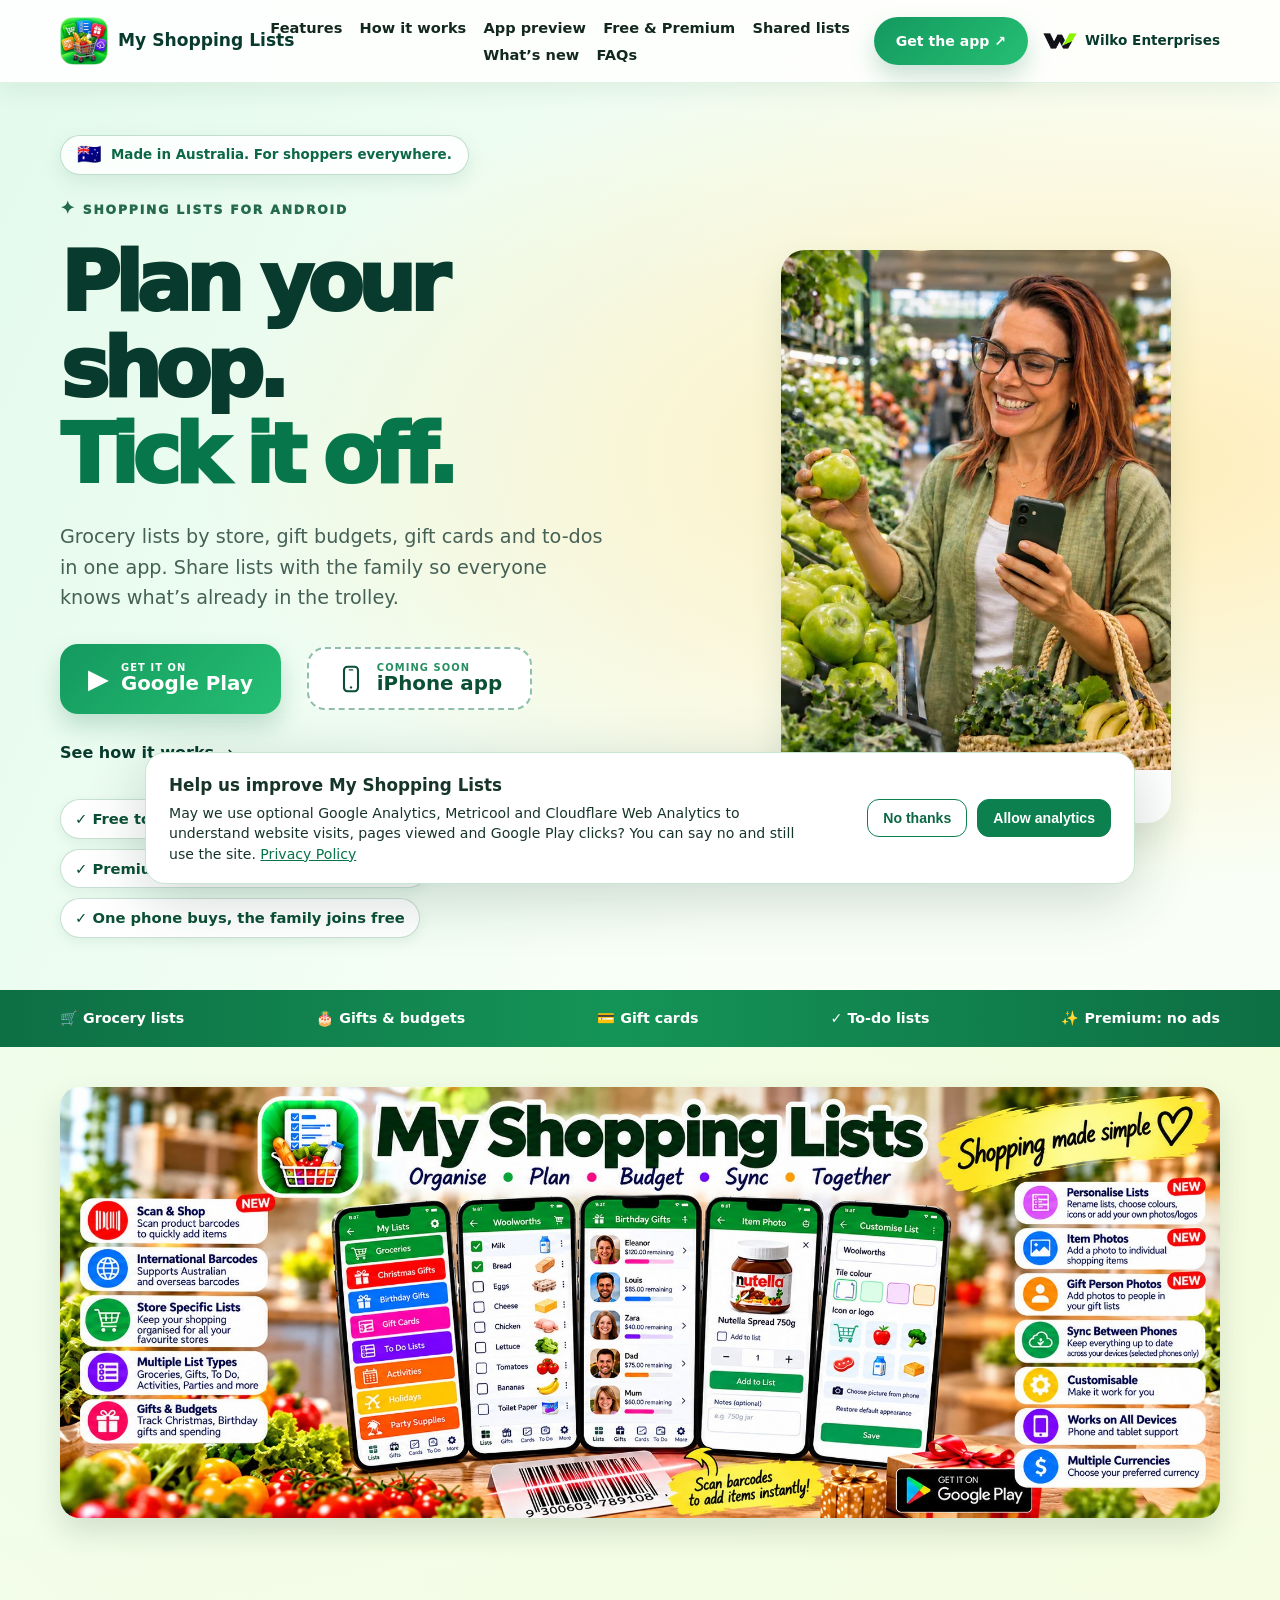
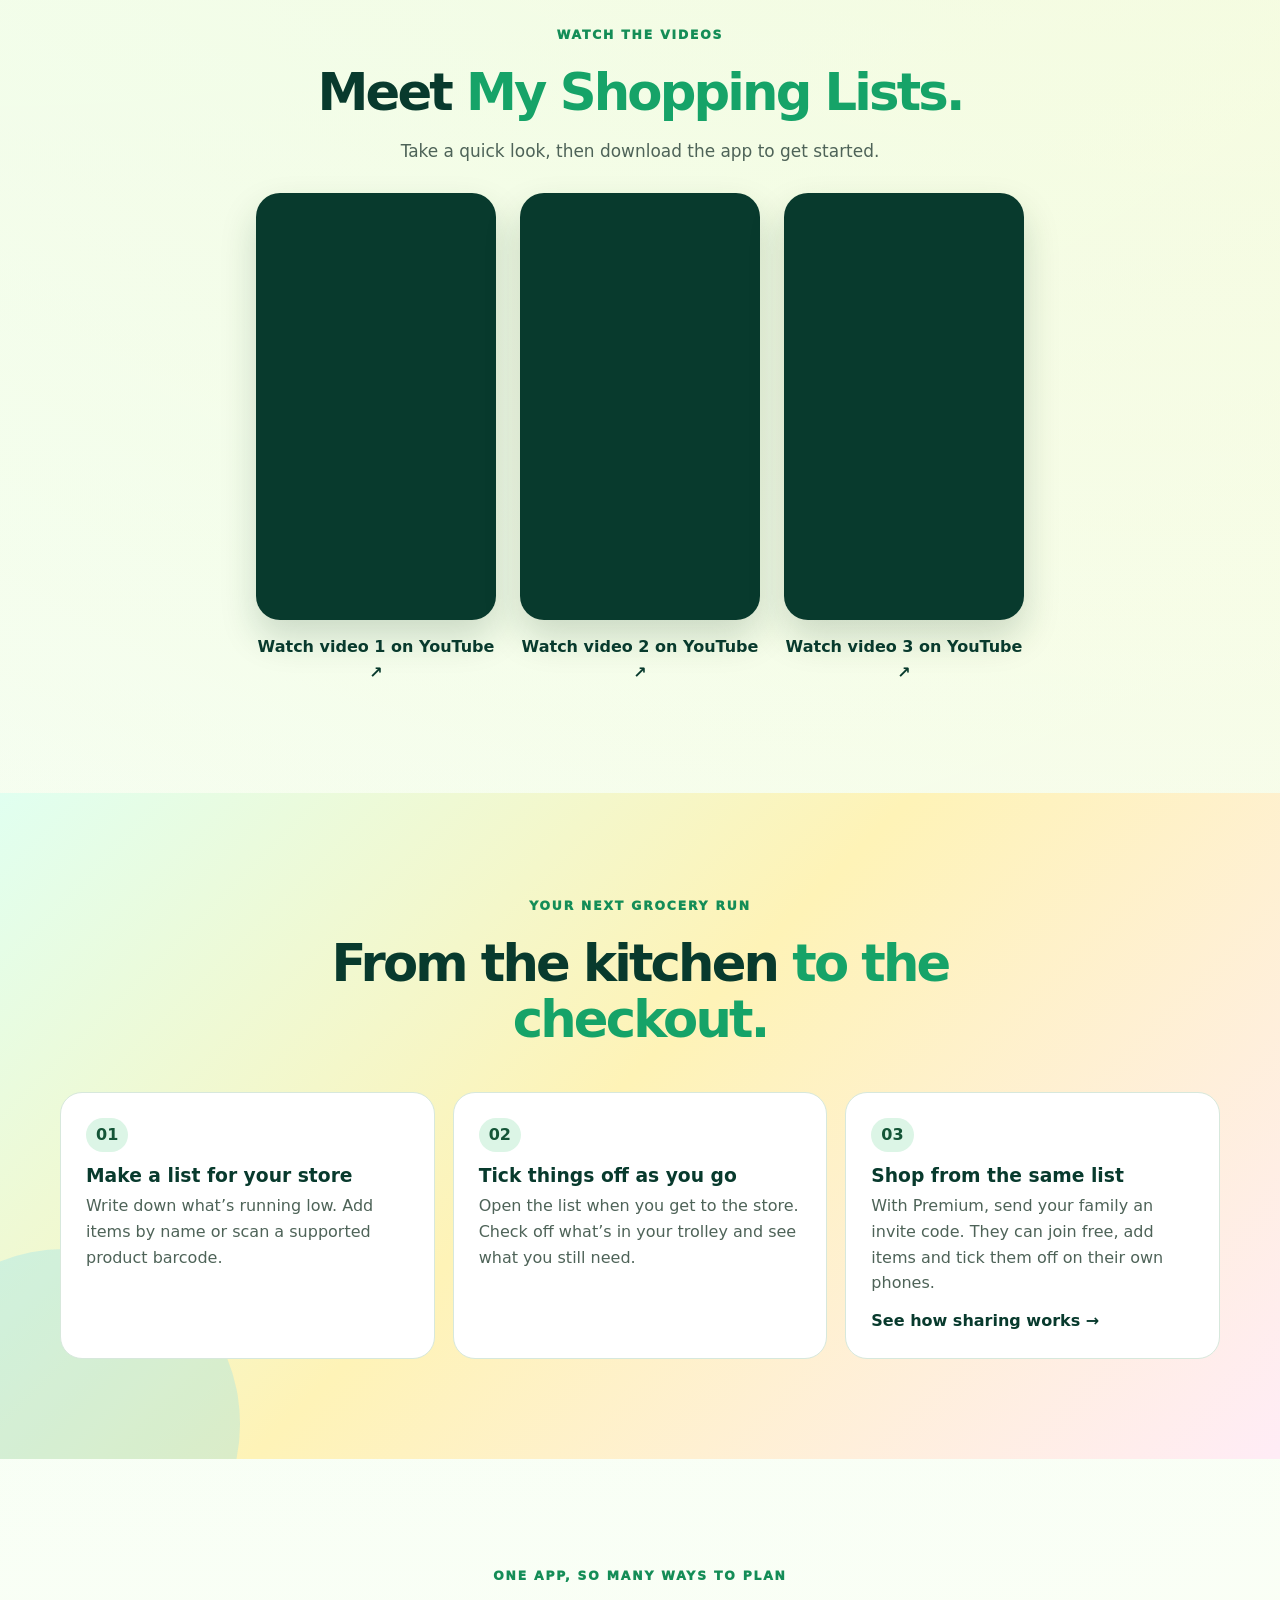
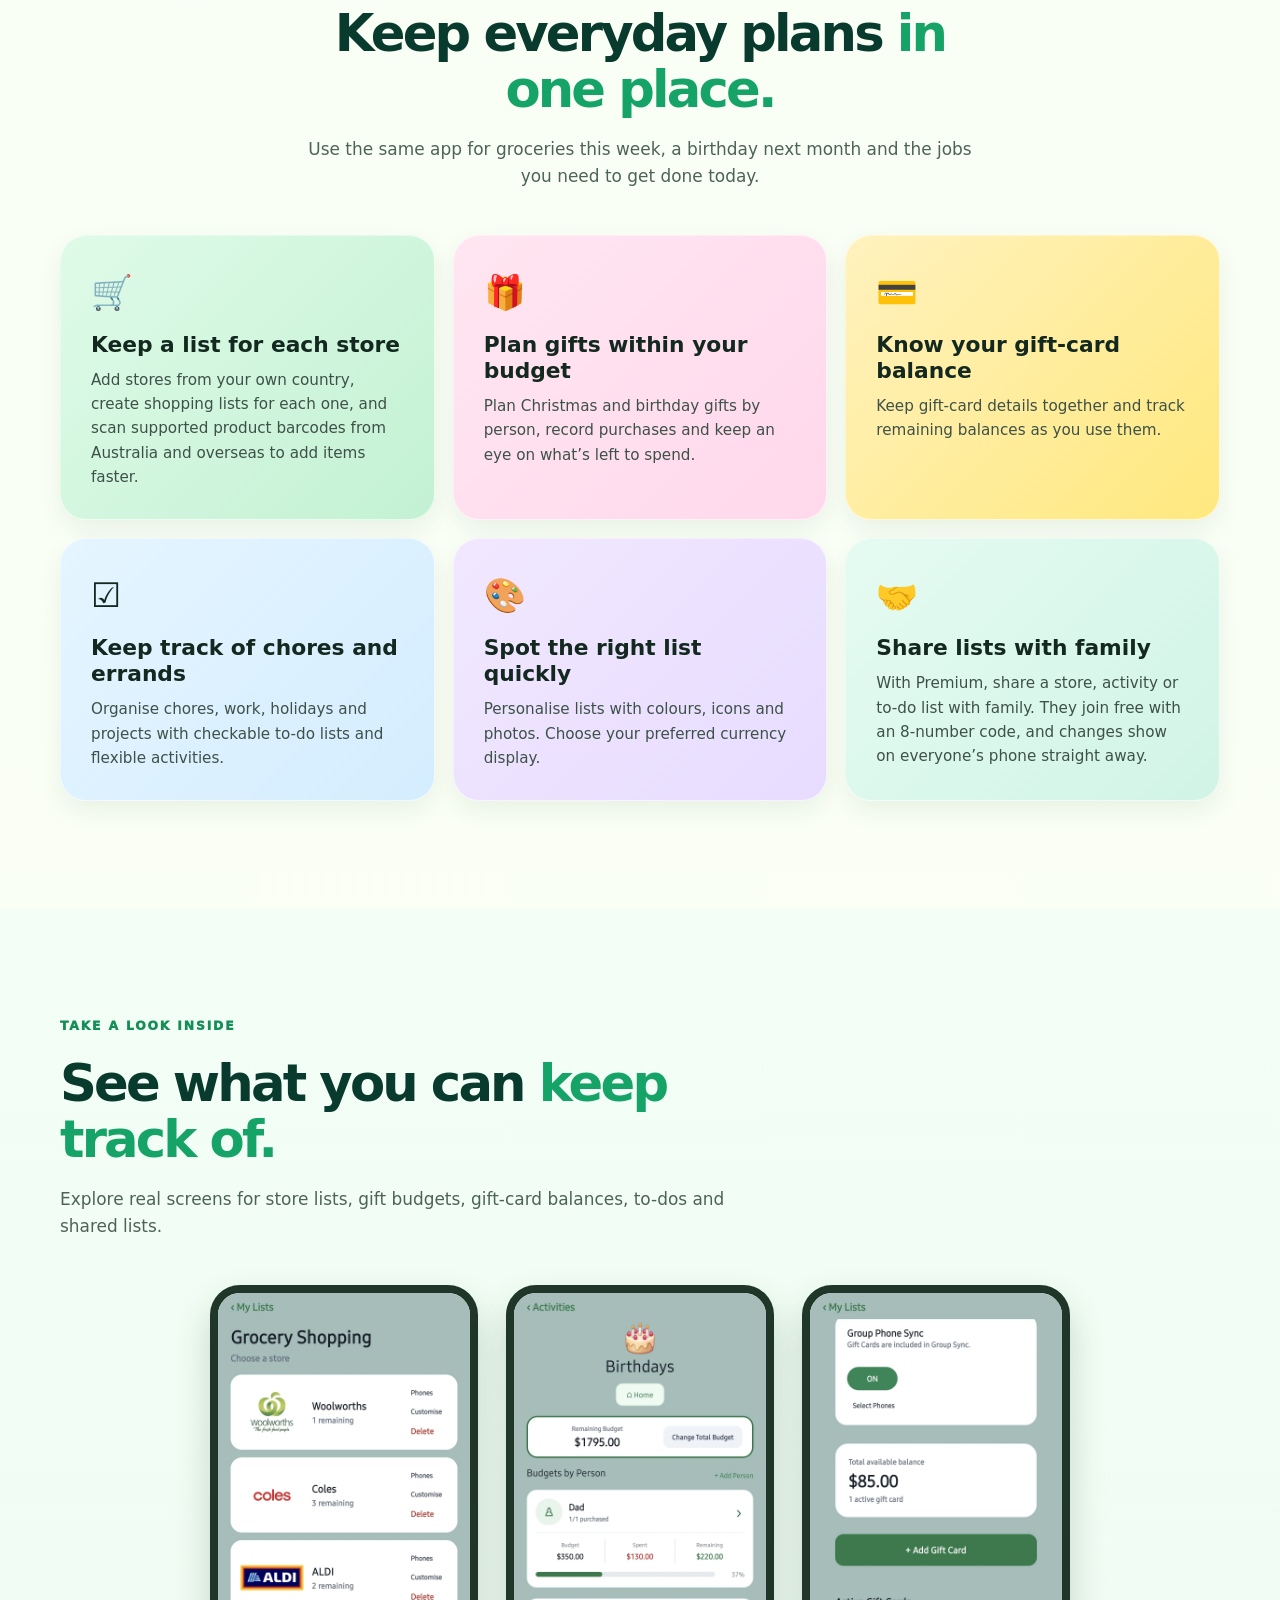
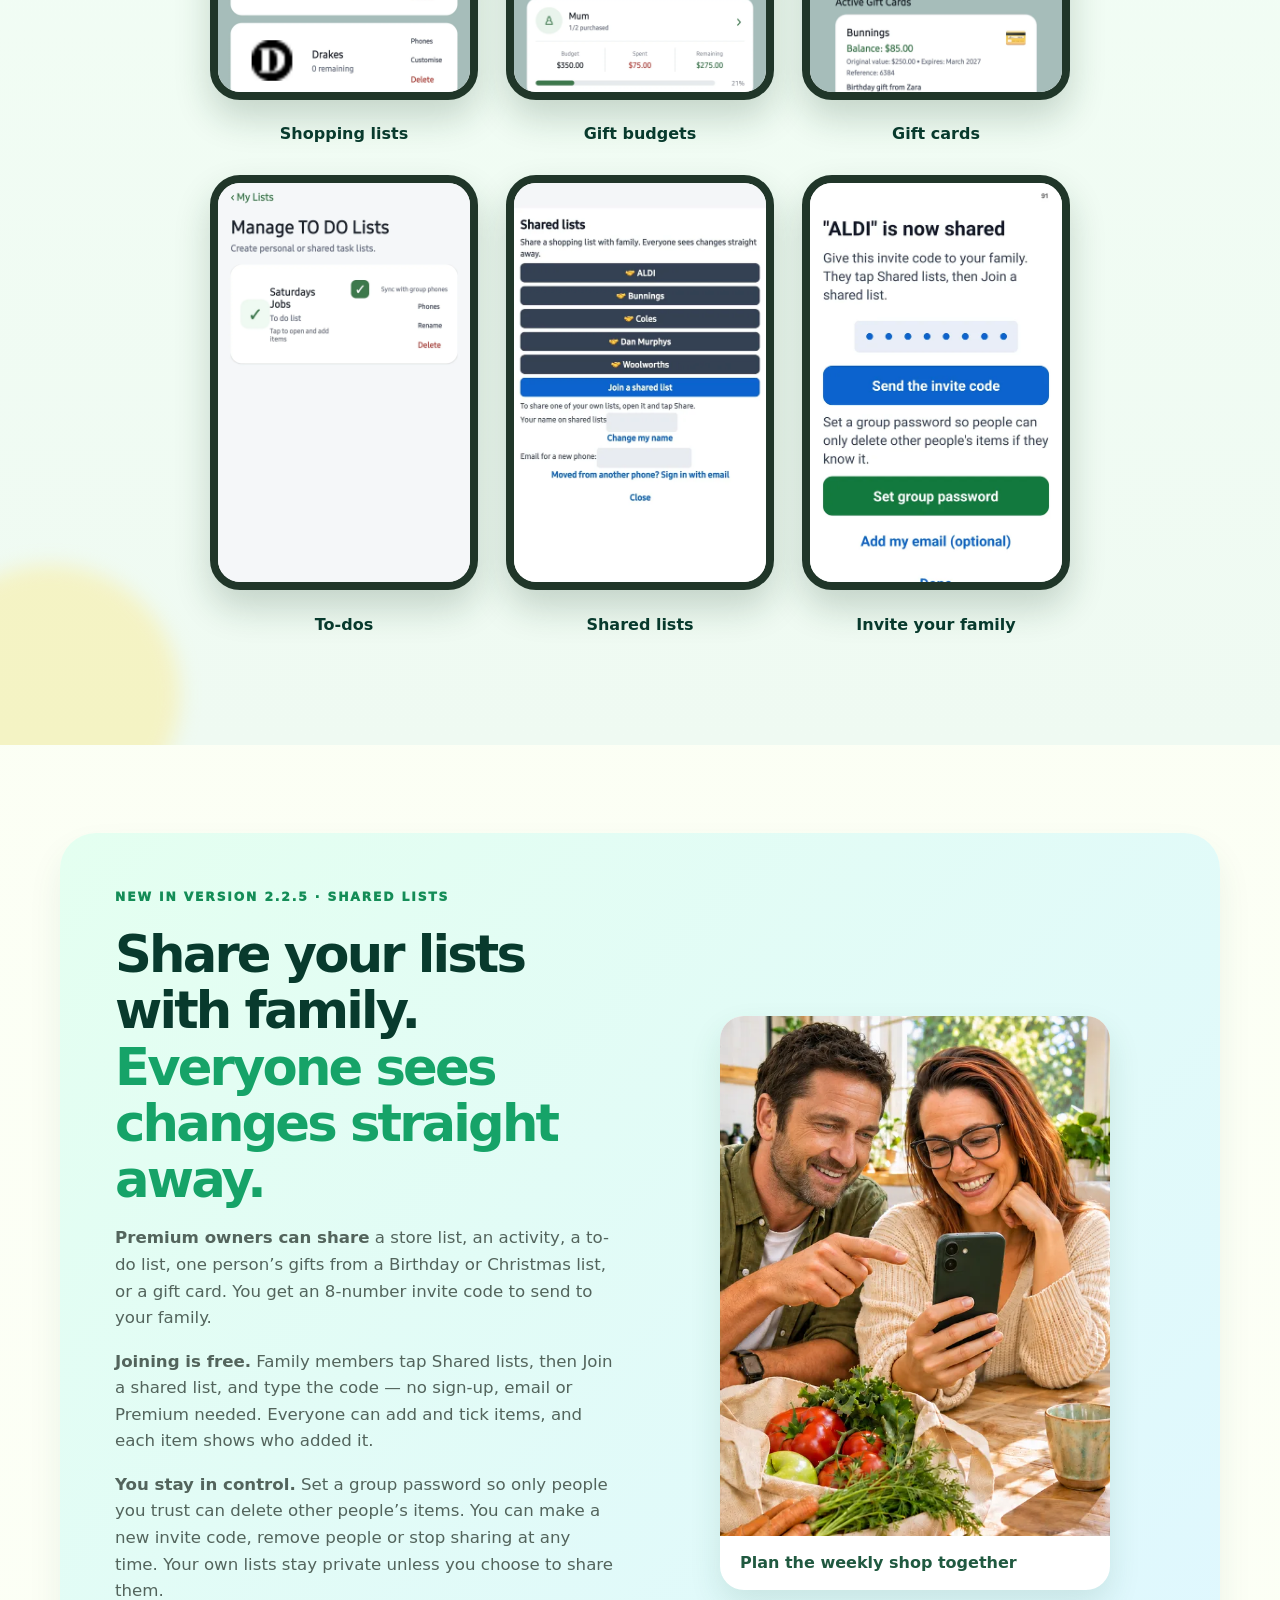
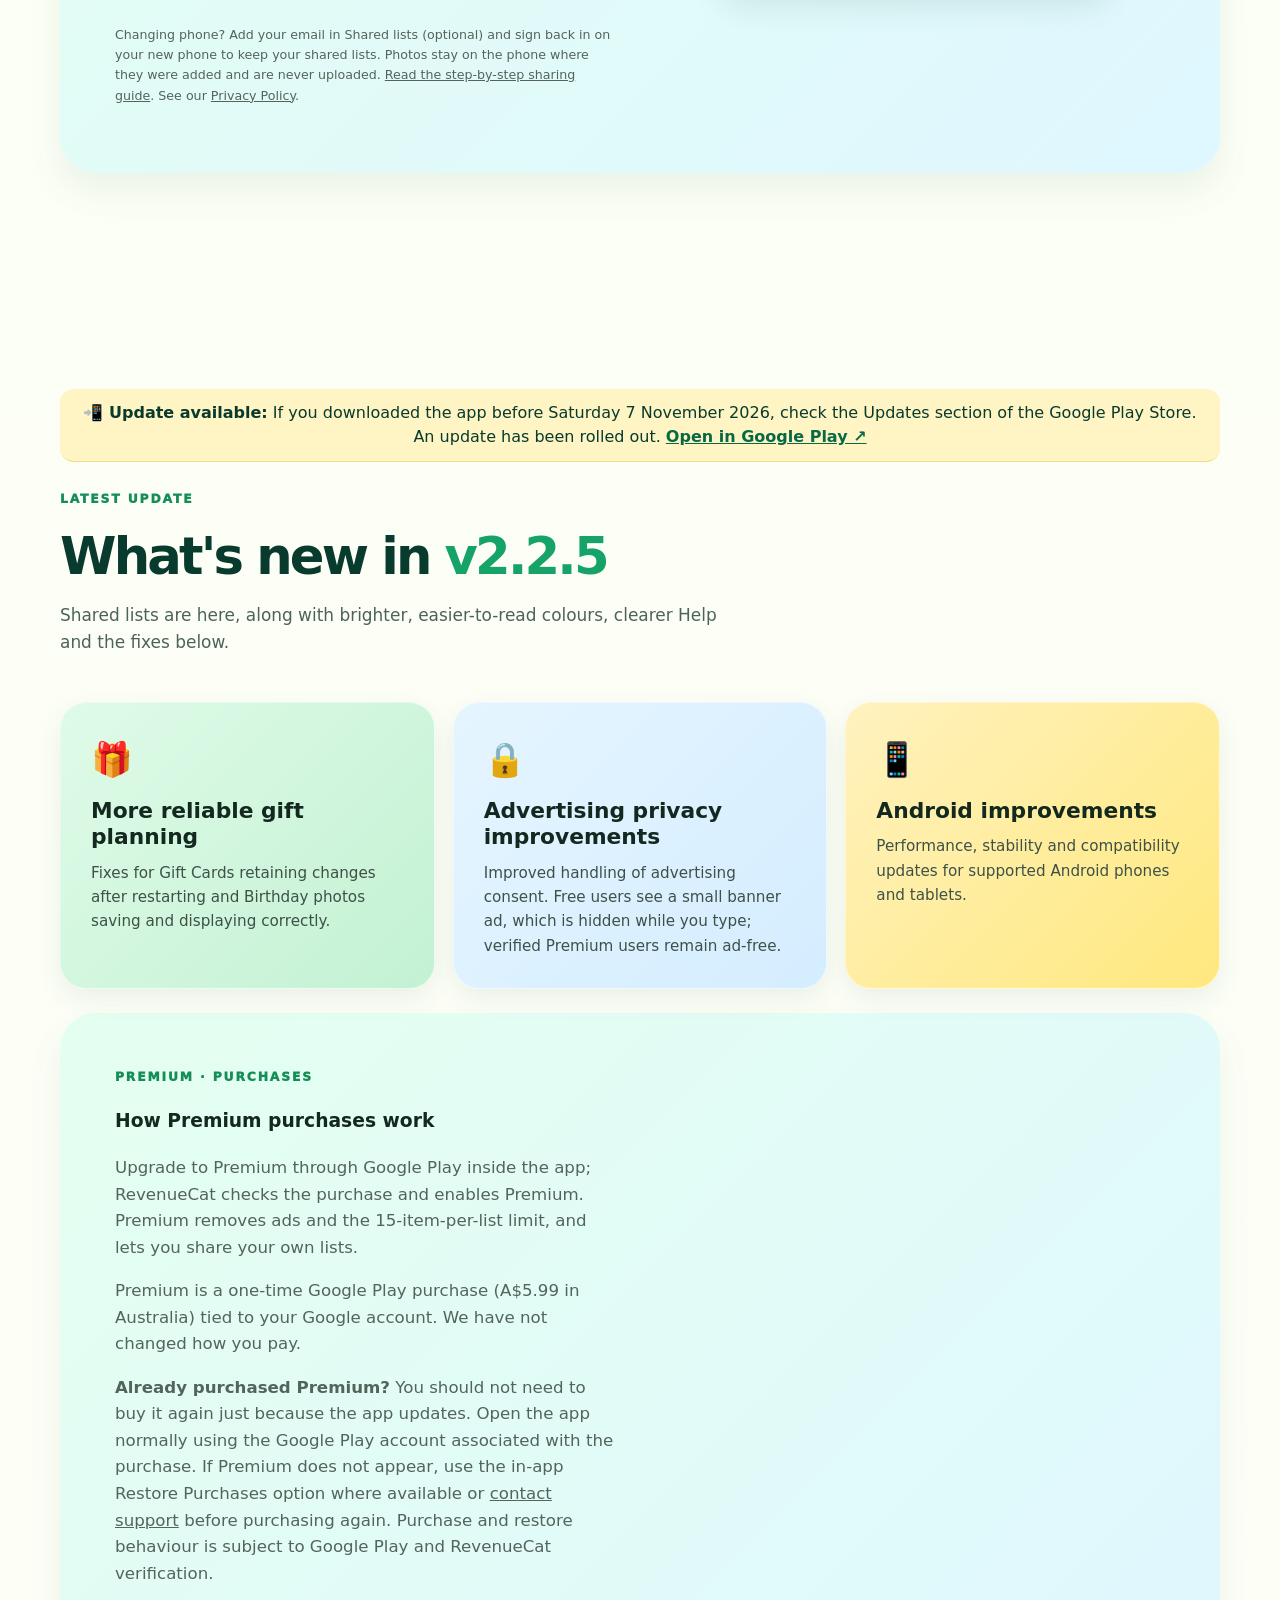
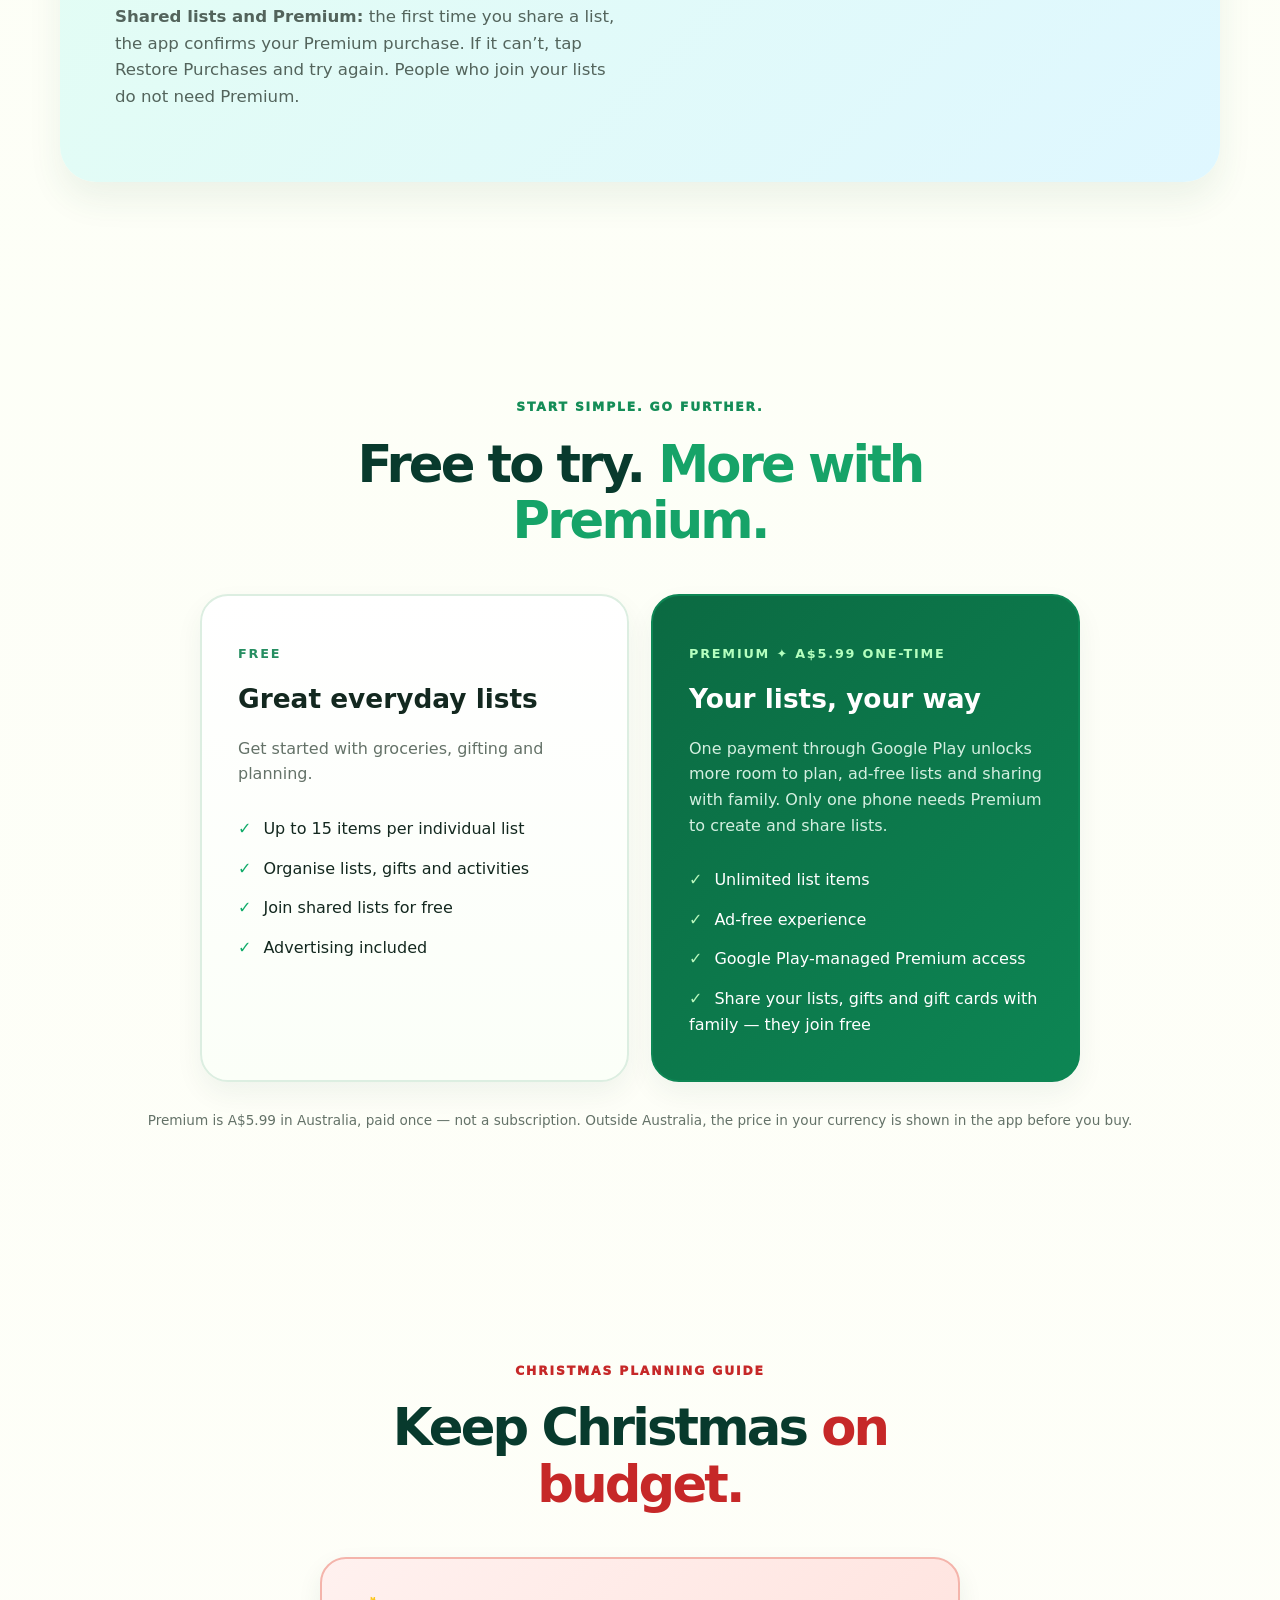
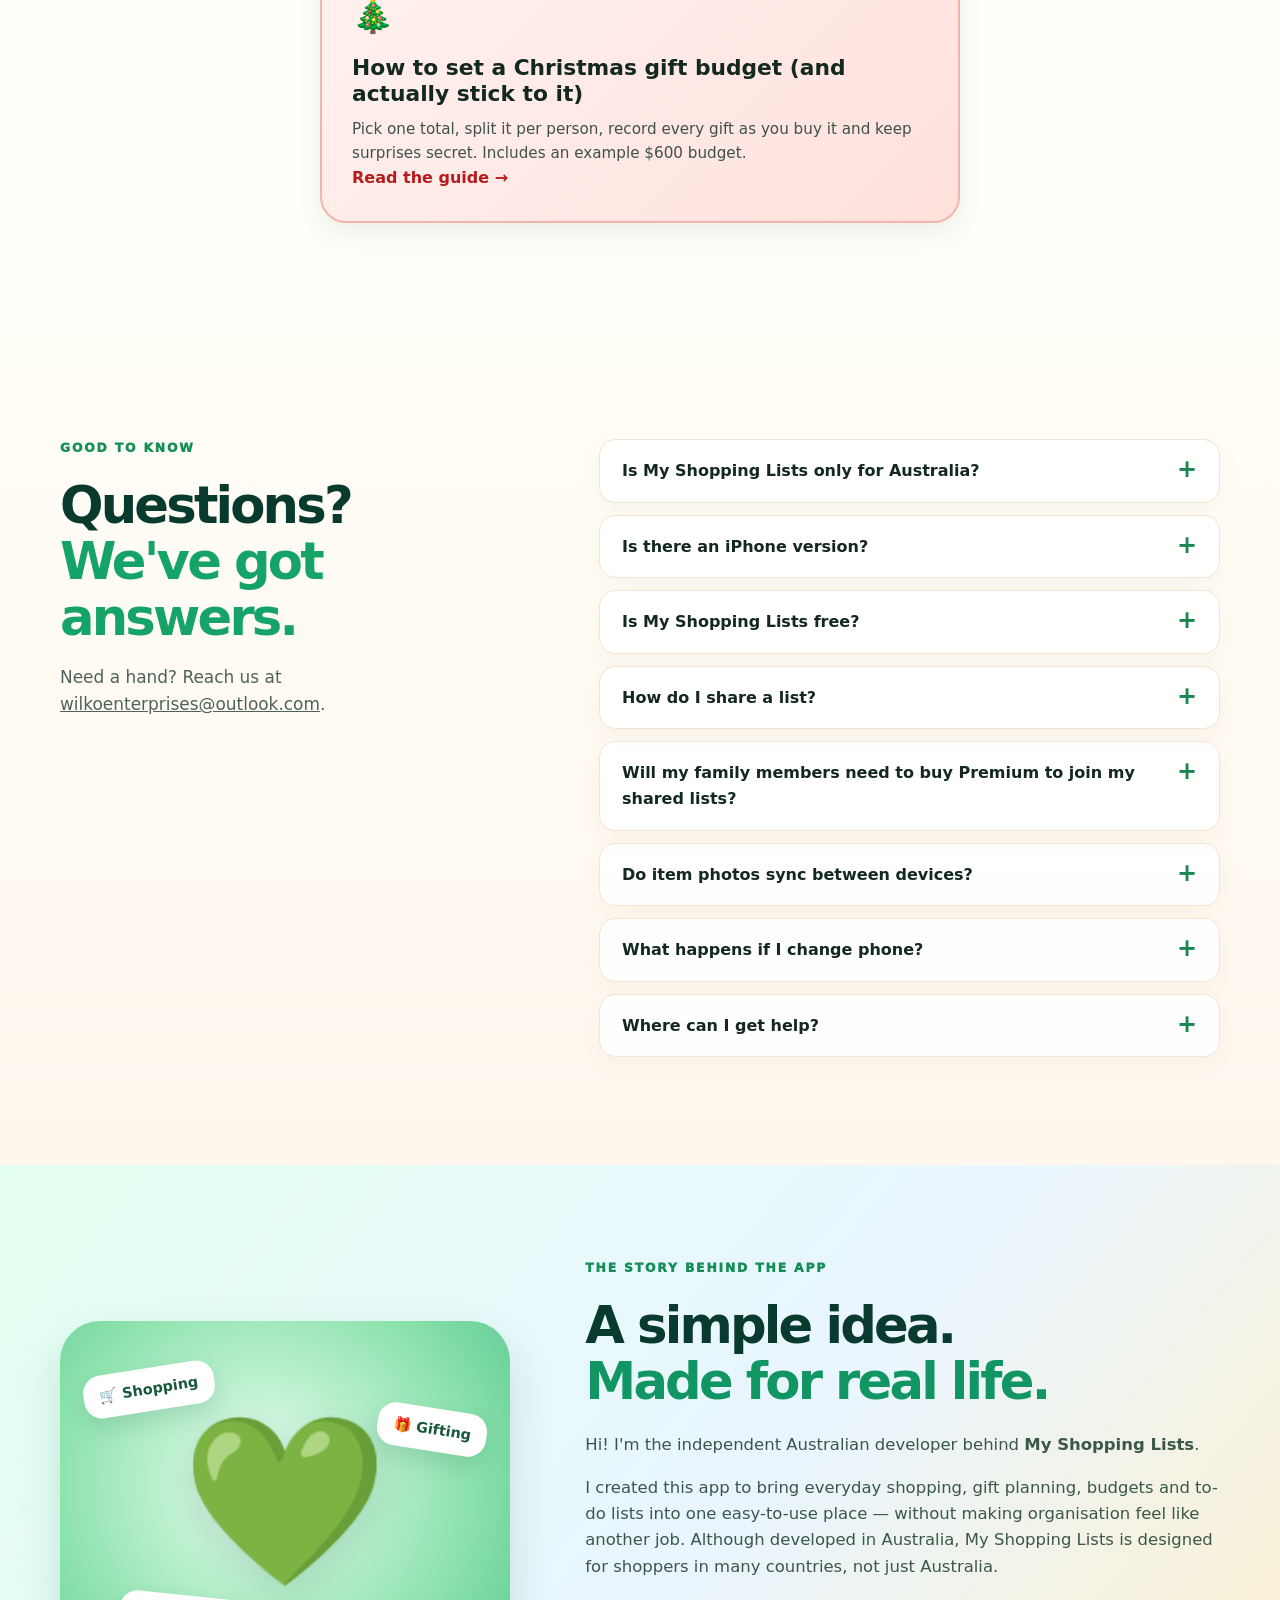
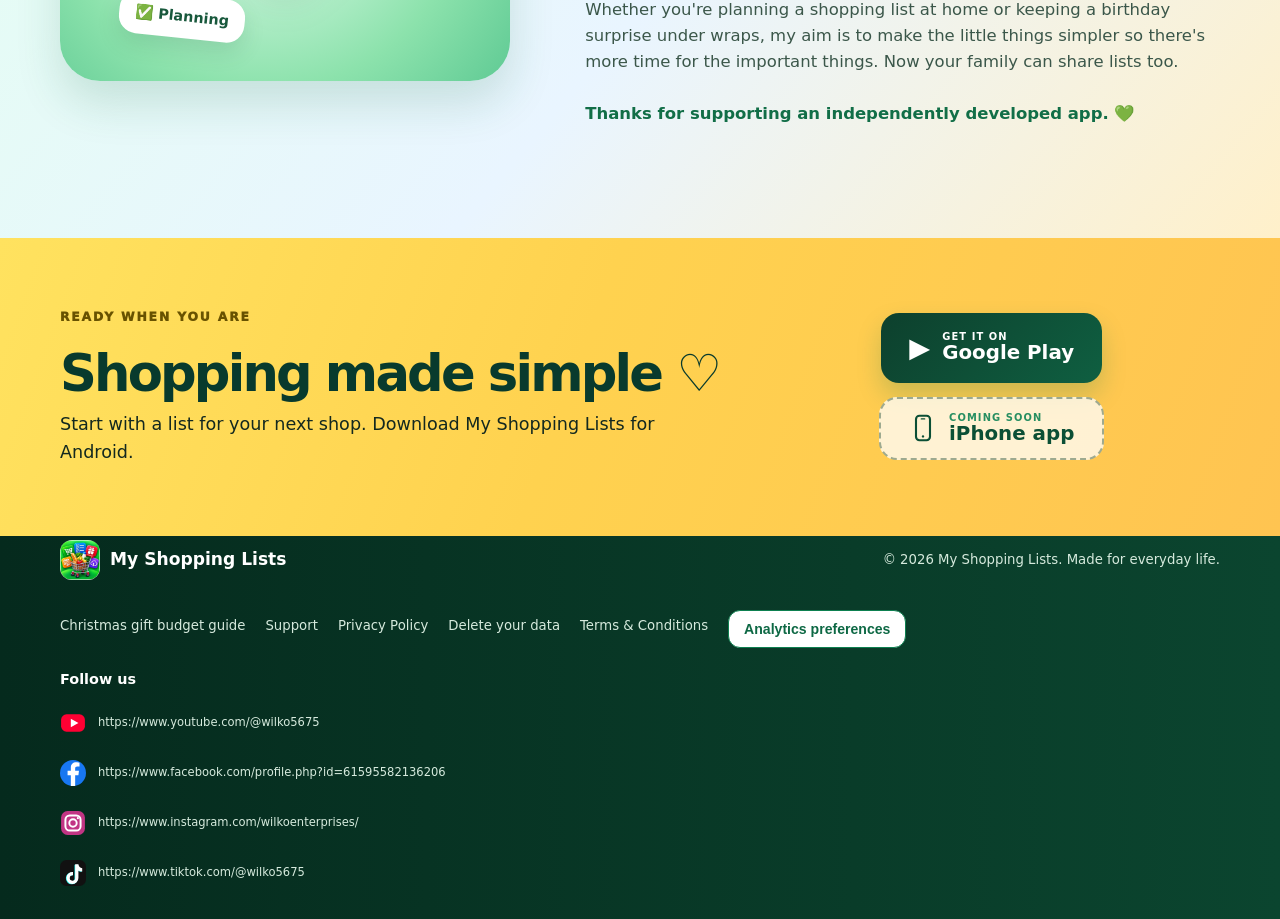
==== commit 3fea7ebf: "Add Wilko Enterprises branding to homepage header" ====
--- a/index.html
+++ b/index.html
@@ -11,15 +11,21 @@
   <meta property="og:url" content="https://myshoppinglistsapp.com/">
   <meta property="og:image" content="https://myshoppinglistsapp.com/hero-banner.webp">
   <link rel="icon" href="app-icon.webp" type="image/webp">
-  <link rel="stylesheet" href="styles.css">
+  <link rel="stylesheet" href="styles.css?v=20261126-wilko">
   <title>Shared Shopping List &amp; Gift Budget App for Android | My Shopping Lists</title>
 </head>
 <body>
 <a class="skip" href="#main">Skip to content</a>
-<header class="nav-shell"><nav class="nav wrap" aria-label="Main navigation">
+<header class="nav-shell"><nav class="nav wrap home-nav" aria-label="Main navigation">
  <a class="brand" href="#top"><img src="app-icon.webp" alt="My Shopping Lists app icon" width="48" height="48"><span>My Shopping Lists</span></a>
  <div class="nav-links"><a href="#features">Features</a><a href="#who-its-for">How it works</a><a href="#screenshots">App preview</a><a href="#premium">Free &amp; Premium</a><a href="#shared-lists">Shared lists</a><a href="#release-225">What’s new</a><a href="#faq">FAQs</a></div>
- <a class="button button-small" href="https://play.google.com/store/apps/details?id=com.wilko.myshoppinglists" rel="noopener noreferrer" target="_blank">Get the app ↗</a>
+ <div class="home-nav-actions">
+  <a class="button button-small" href="https://play.google.com/store/apps/details?id=com.wilko.myshoppinglists" rel="noopener noreferrer" target="_blank">Get the app ↗</a>
+  <div class="publisher-brand">
+   <img src="wilko-enterprises-logo.png" alt="" width="36" height="36">
+   <span>Wilko Enterprises</span>
+  </div>
+ </div>
 </nav></header>
 <main id="main">
 <section class="hero" id="top"><div class="hero-bg"></div><div class="wrap hero-layout">
--- a/styles.css
+++ b/styles.css
@@ -252,3 +252,53 @@
 .button-soon small{color:#268e61}
 .button-soon-light{background:rgba(255,255,255,.75);border-color:rgba(13,64,45,.4)}
 .download-buttons{display:flex;gap:14px;flex-wrap:wrap;align-items:center;justify-content:center}
+
+.home-nav .nav-links {
+  flex-wrap: wrap;
+  justify-content: center;
+  gap: 4px clamp(10px, 1.35vw, 22px);
+}
+.home-nav-actions {
+  display: flex;
+  flex-shrink: 0;
+  align-items: center;
+  gap: 14px;
+}
+.home-nav-actions .button {
+  white-space: nowrap;
+}
+.publisher-brand {
+  display: inline-flex;
+  align-items: center;
+  gap: 7px;
+  color: var(--forest);
+  font-size: .85rem;
+  font-weight: 800;
+  line-height: 1.15;
+  white-space: nowrap;
+}
+.publisher-brand img {
+  display: block;
+  border-radius: 8px;
+}
+@media (max-width: 650px) {
+  .home-nav {
+    gap: 10px;
+  }
+  .home-nav-actions {
+    flex-direction: column-reverse;
+    align-items: flex-end;
+    gap: 5px;
+    padding-block: 6px;
+  }
+  .home-nav-actions .button {
+    padding-block: 4px;
+  }
+  .publisher-brand {
+    font-size: .75rem;
+  }
+  .publisher-brand img {
+    width: 28px;
+    height: 28px;
+  }
+}
